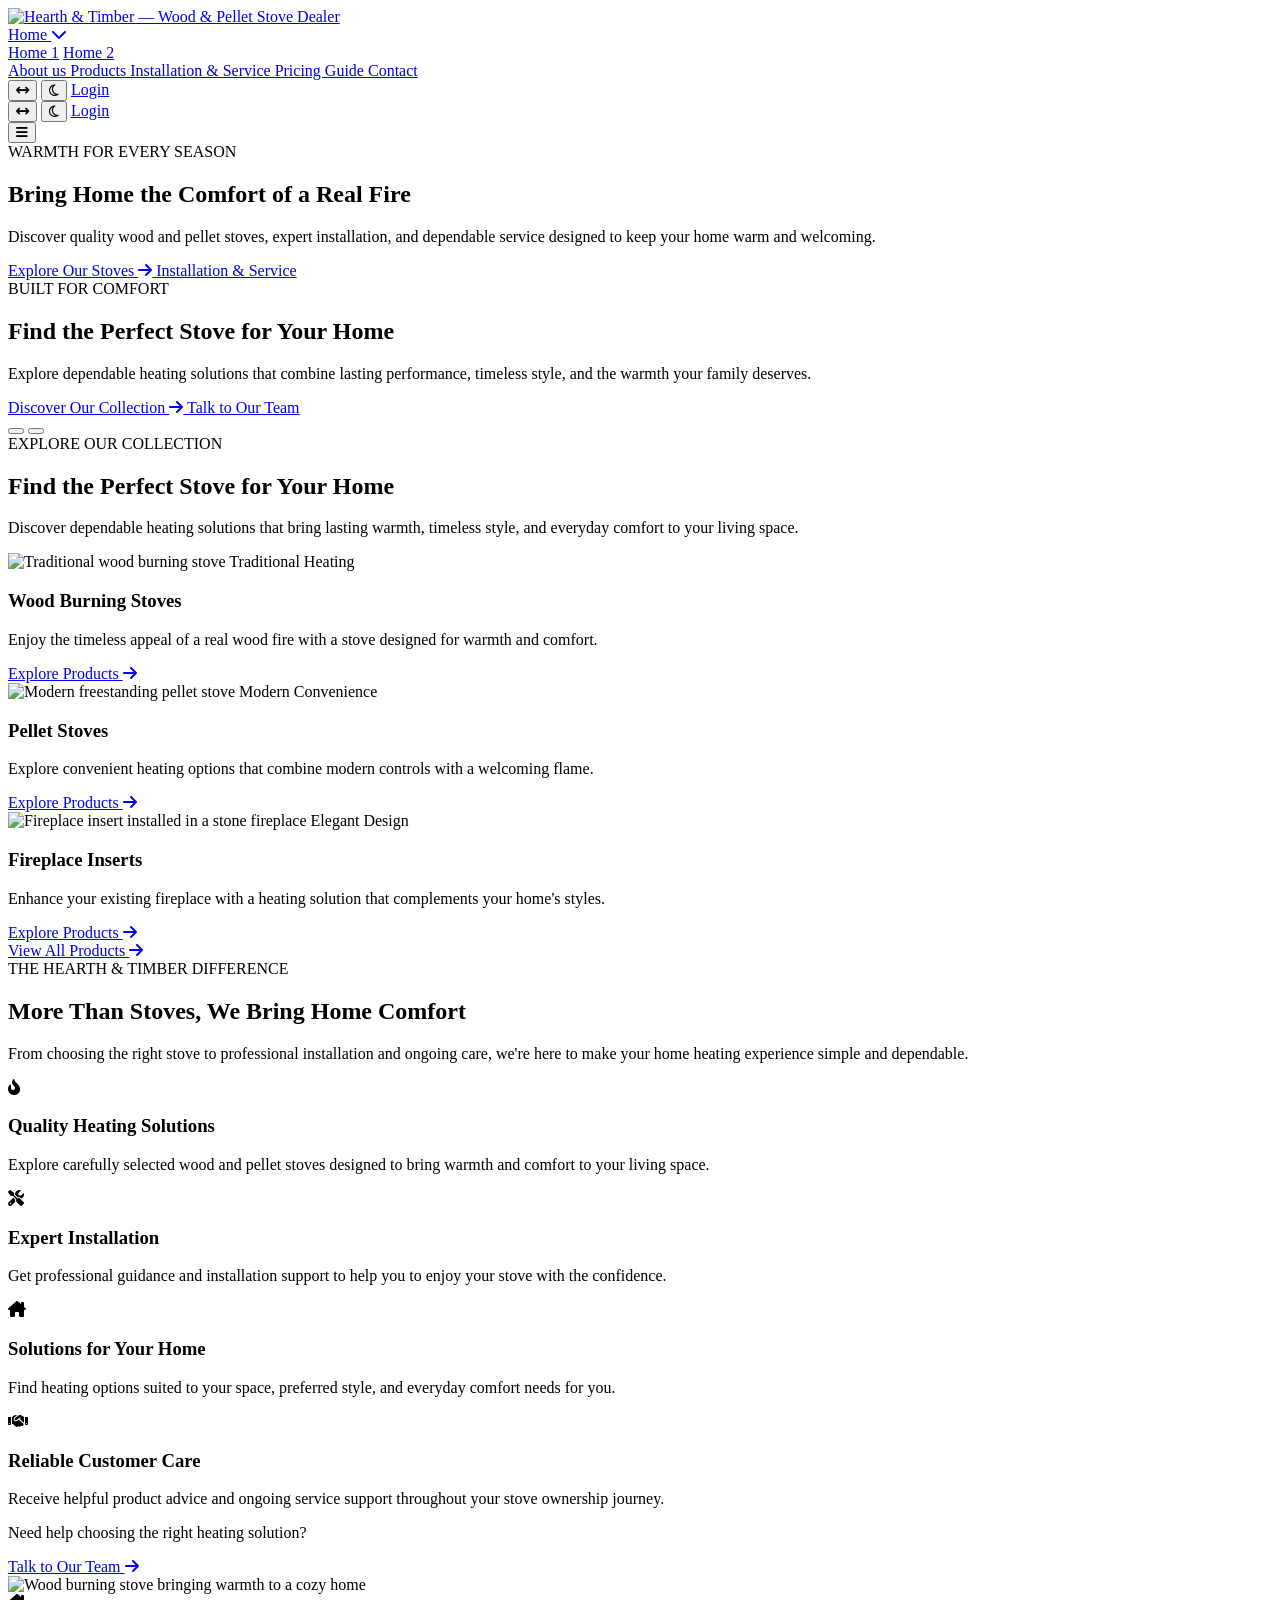
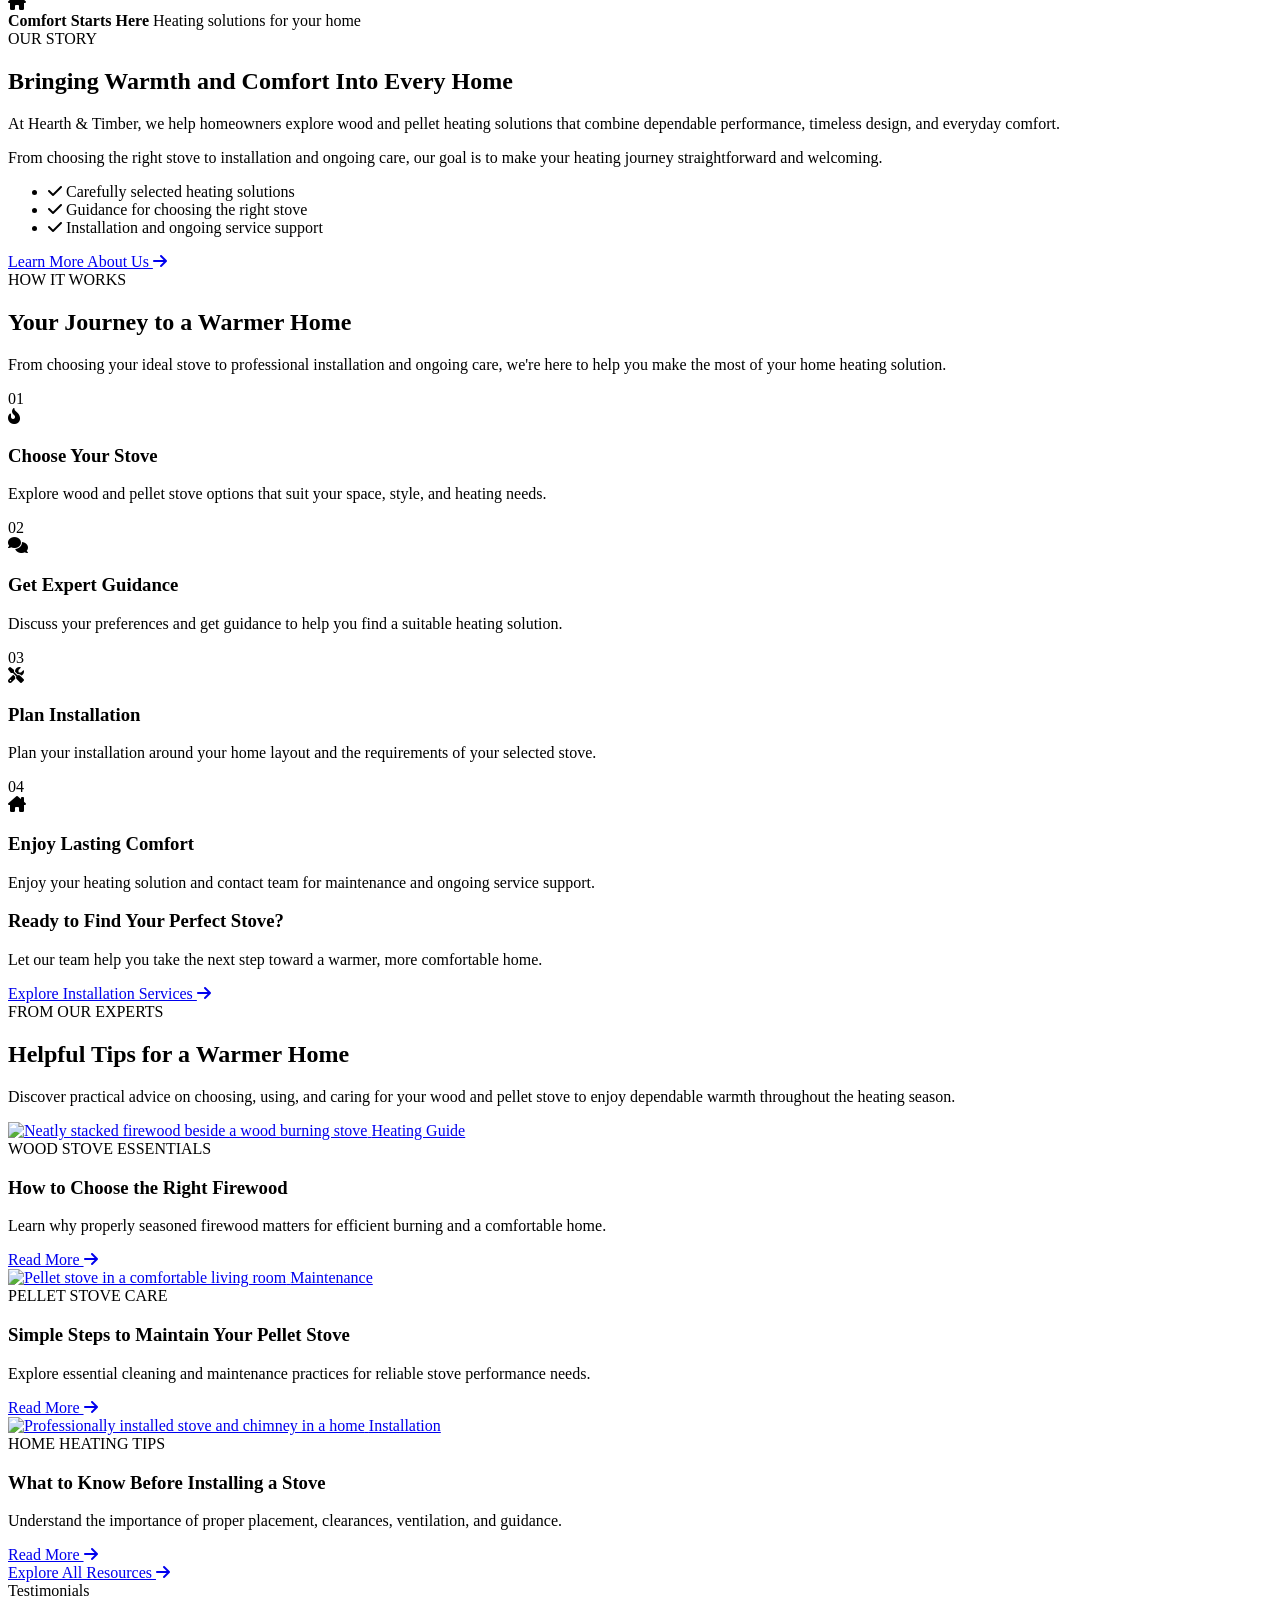
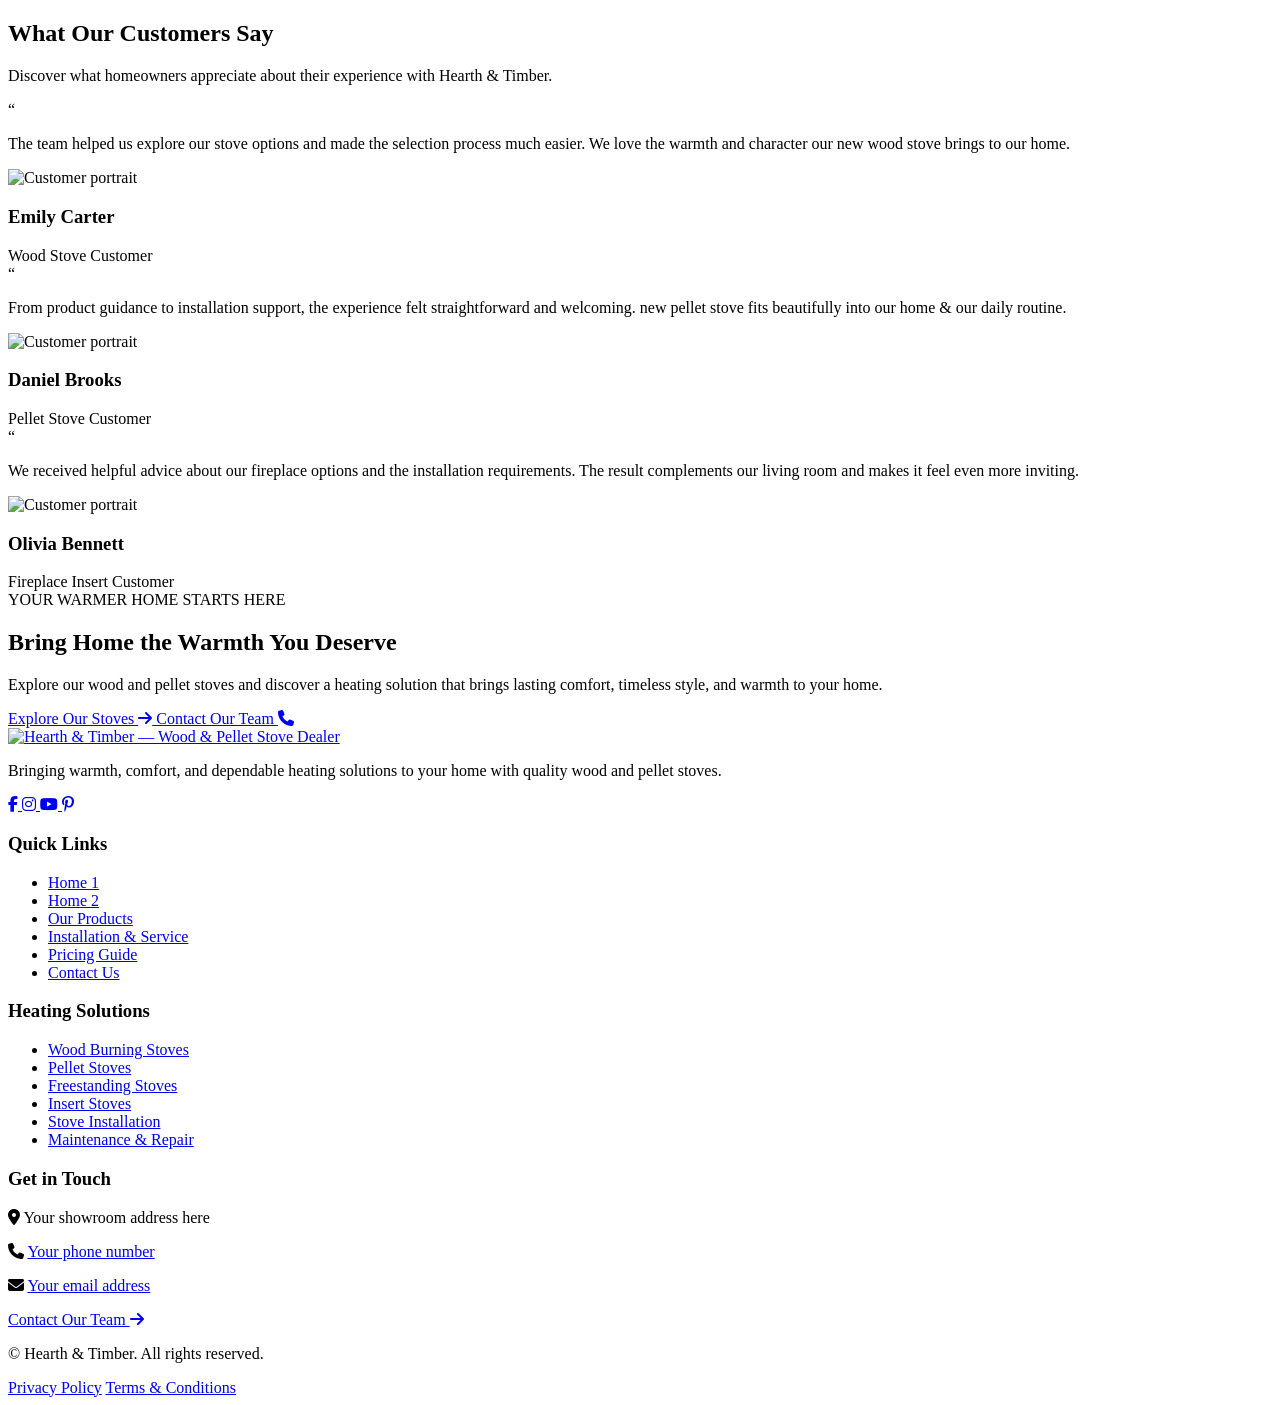
==== index.html @ d40ddafb "Add files via upload" ====
<!DOCTYPE html>
<html lang="en">
<head>
    <meta charset="UTF-8">
    <meta name="viewport" content="width=device-width, initial-scale=1.0">

    <title>Hearth & Timber | Wood & Pellet Stove Dealer</title>

    <!-- Font Awesome Icons -->
    <link
        rel="stylesheet"
        href="https://cdnjs.cloudflare.com/ajax/libs/font-awesome/6.7.2/css/all.min.css"
    >

    <!-- Header CSS -->
    <link rel="stylesheet" href="css/style.css">
    <link rel="stylesheet" href="css/responsive.css">
</head>

<body>

    
<!-- ==========================================
     WOOD & PELLET STOVE DEALER — HEADER
=========================================== -->

<header class="ht-header" id="htHeader">
    <div class="ht-header-container">

        
<!-- ==========================================
     HEARTH & TIMBER — LOGO
=========================================== -->

<a href="index.html" class="ht-logo">
    <img
        src="images/logo.png"
        alt="Hearth & Timber — Wood & Pellet Stove Dealer"
        class="ht-logo-image"
    >
</a>


        <!-- NAVIGATION -->
        <nav class="ht-navigation" id="htNavigation">

            <!-- HOME DROPDOWN -->
            <div class="ht-nav-item ht-home-dropdown">
                <a href="#" class="ht-nav-link">
                    Home
                    <i class="fa-solid fa-chevron-down"></i>
                </a>

                <div class="ht-dropdown-menu">
                    <a href="index.html">Home 1</a>
                    <a href="home2.html">Home 2</a>
                </div>
            </div>
             <a href="about.html" class="ht-nav-link">
                About us
            </a>

            <a href="products.html" class="ht-nav-link">
                Products
            </a>

            <a href="installation-service.html" class="ht-nav-link">
                Installation &amp; Service
            </a>

            <a href="pricing-guide.html" class="ht-nav-link">
                Pricing Guide
            </a>

            <a href="contact.html" class="ht-nav-link">
                Contact
            </a>

            <!-- MOBILE ACTIONS -->
            <div class="ht-mobile-actions">

                <button
                    type="button"
                    class="ht-header-icon-btn ht-rtl-toggle"
                    id="htRtlToggle"
                    aria-label="Toggle right-to-left layout"
                    title="Toggle RTL"
                    aria-pressed="false">
                    <i class="fa-solid fa-arrows-left-right"></i>
                </button>

                <button
                    type="button"
                    class="ht-header-icon-btn ht-theme-toggle"
                    id="htThemeToggle"
                    aria-label="Toggle dark mode"
                    title="Toggle dark mode"
                    aria-pressed="false">
                    <i class="fa-regular fa-moon"></i>
                </button>

                <a href="login.html" class="ht-login-btn">
                    Login
                </a>

            </div>
        </nav>

        <!-- DESKTOP HEADER ACTIONS -->
        <div class="ht-header-actions">

            <button
                type="button"
                class="ht-header-icon-btn ht-rtl-toggle"
                id="htRtlToggleDesktop"
                aria-label="Toggle right-to-left layout"
                title="Toggle RTL"
                aria-pressed="false">
                <i class="fa-solid fa-arrows-left-right"></i>
            </button>

            <button
                type="button"
                class="ht-header-icon-btn ht-theme-toggle"
                id="htThemeToggleDesktop"
                aria-label="Toggle dark mode"
                title="Toggle dark mode"
                aria-pressed="false">
                <i class="fa-regular fa-moon"></i>
            </button>

            <a href="login.html" class="ht-login-btn">
                Login
            </a>

        </div>

        <!-- HAMBURGER -->
        <button
            type="button"
            class="ht-menu-toggle"
            id="htMenuToggle"
            aria-label="Open navigation menu"
            aria-controls="htNavigation"
            aria-expanded="false">
            <i class="fa-solid fa-bars"></i>
        </button>

    </div>
</header>


    <!-- PAGE CONTENT STARTS HERE -->

    <main class="ht-main">

        
<!-- HOME 1 HERO SLIDER -->
<section class="ht-home1-hero" id="htHome1Hero">

    <!-- SLIDE 1 -->
    <div class="ht-home1-slide active"
         style="background-image: url('images/home1-hero-1.jpg');">

        <div class="ht-home1-hero-overlay"></div>

        <div class="ht-home1-hero-content">
            <span class="ht-home1-hero-eyebrow">
                WARMTH FOR EVERY SEASON
            </span>

            <h1>
                Bring Home the
                <span>Comfort of a Real Fire</span>
            </h1>

            <p>
                Discover quality wood and pellet stoves,
                expert installation, and dependable service
                designed to keep your home warm and welcoming.
            </p>

            <div class="ht-home1-hero-buttons">
                <a href="products.html" class="btn-primary">
                    Explore Our Stoves
                    <i class="fa-solid fa-arrow-right"></i>
                </a>

                <a href="installation-service.html"
                   class="btn-secondary">
                    Installation &amp; Service
                </a>
            </div>
        </div>
    </div>

    <!-- SLIDE 2 -->
    <div class="ht-home1-slide"
         style="background-image: url('images/home1-hero-2.jpg');">

        <div class="ht-home1-hero-overlay"></div>

        <div class="ht-home1-hero-content">
            <span class="ht-home1-hero-eyebrow">
                BUILT FOR COMFORT
            </span>

            <h1>
                Find the Perfect Stove
                <span>for Your Home</span>
            </h1>

            <p>
                Explore dependable heating solutions that combine
                lasting performance, timeless style, and the warmth
                your family deserves.
            </p>

            <div class="ht-home1-hero-buttons">
                <a href="products.html" class="btn-primary">
                    Discover Our Collection
                    <i class="fa-solid fa-arrow-right"></i>
                </a>

                <a href="contact.html" class="btn-secondary">
                    Talk to Our Team
                </a>
            </div>
        </div>
    </div>

    <!-- PAGINATION DOTS ONLY -->
    <div class="ht-home1-hero-dots">
        <button class="ht-home1-dot active"
                aria-label="Go to slide 1"
                data-slide="0"></button>

        <button class="ht-home1-dot"
                aria-label="Go to slide 2"
                data-slide="1"></button>
    </div>

</section>

<!-- =========================================
     HOME 1 — FEATURED PRODUCTS
========================================= -->

<section class="ht-home1-products" id="htHome1Products">

    <div class="ht-home1-products-container">

        <!-- SECTION HEADER -->
        <div class="ht-home1-products-header">

            <span class="ht-home1-products-eyebrow">
                EXPLORE OUR COLLECTION
            </span>

            <h2 class="ht-home1-products-title">
                Find the Perfect Stove
                <span>for Your Home</span>
            </h2>

            <p class="ht-home1-products-description">
                Discover dependable heating solutions that bring
                lasting warmth, timeless style, and everyday comfort
                to your living space.
            </p>

        </div>

        <!-- PRODUCT CARDS -->
        <div class="ht-home1-products-grid">

            <!-- CARD 1: WOOD STOVES -->
            <article class="ht-home1-product-card">

                <div class="ht-home1-product-image">
                    <img
                        src="images/home1-wood-stove.jpg"
                        alt="Traditional wood burning stove"
                        loading="lazy"
                    >

                    <span class="ht-home1-product-label">
                        Traditional Heating
                    </span>
                </div>

                <div class="ht-home1-product-content">

                    <h3>Wood Burning Stoves</h3>

                    <p>
                        Enjoy the timeless appeal of a real wood fire
                        with a stove designed for warmth and comfort.
                    </p>

                    <a href="products.html"
                       class="ht-home1-product-link">
                        Explore Products
                        <i class="fa-solid fa-arrow-right"></i>
                    </a>

                </div>

            </article>

            <!-- CARD 2: PELLET STOVES -->
            <article class="ht-home1-product-card">

                <div class="ht-home1-product-image">
                    <img
                        src="images/home1-pellet-stove.jpg"
                        alt="Modern freestanding pellet stove"
                        loading="lazy"
                    >

                    <span class="ht-home1-product-label">
                        Modern Convenience
                    </span>
                </div>

                <div class="ht-home1-product-content">

                    <h3>Pellet Stoves</h3>

                    <p>
                        Explore convenient heating options that combine
                        modern controls with a welcoming flame.
                    </p>

                    <a href="products.html"
                       class="ht-home1-product-link">
                        Explore Products
                        <i class="fa-solid fa-arrow-right"></i>
                    </a>

                </div>

            </article>

            <!-- CARD 3: FIREPLACE INSERTS -->
            <article class="ht-home1-product-card">

                <div class="ht-home1-product-image">
                    <img
                        src="images/home1-fireplace-insert.jpg"
                        alt="Fireplace insert installed in a stone fireplace"
                        loading="lazy"
                    >

                    <span class="ht-home1-product-label">
                        Elegant Design
                    </span>
                </div>

                <div class="ht-home1-product-content">

                    <h3>Fireplace Inserts</h3>

                    <p>
                        Enhance your existing fireplace with a heating
                        solution that complements your home's styles.
                    </p>

                    <a href="products.html"
                       class="ht-home1-product-link">
                        Explore Products
                        <i class="fa-solid fa-arrow-right"></i>
                    </a>

                </div>

            </article>

        </div>

        <!-- VIEW ALL BUTTON -->
        <div class="ht-home1-products-footer">

            <a href="products.html"
               class="btn-primary ht-home1-products-view-all">
                View All Products
                <i class="fa-solid fa-arrow-right"></i>
            </a>

        </div>

    </div>

</section>

<!-- =========================================
     HOME 1 — WHY CHOOSE US
========================================= -->

<section class="ht-home1-why" id="htHome1Why">

    <div class="ht-home1-why-container">

        <!-- SECTION HEADER -->
        <div class="ht-home1-why-header">

            <span class="ht-home1-why-eyebrow">
                THE HEARTH &amp; TIMBER DIFFERENCE
            </span>

            <h2 class="ht-home1-why-title">
                More Than Stoves,
                <span>We Bring Home Comfort</span>
            </h2>

            <p class="ht-home1-why-description">
                From choosing the right stove to professional
                installation and ongoing care, we're here to make
                your home heating experience simple and dependable.
            </p>

        </div>

        <!-- FEATURES GRID -->
        <div class="ht-home1-why-grid">

            <!-- FEATURE 1 -->
            <article class="ht-home1-why-card">

                <div class="ht-home1-why-icon">
                    <i class="fa-solid fa-fire-flame-curved"
                       aria-hidden="true"></i>
                </div>

                <h3>Quality Heating Solutions</h3>

                <p>
                    Explore carefully selected wood and pellet
                    stoves designed to bring warmth and comfort
                    to your living space.
                </p>

            </article>

            <!-- FEATURE 2 -->
            <article class="ht-home1-why-card">

                <div class="ht-home1-why-icon">
                    <i class="fa-solid fa-screwdriver-wrench"
                       aria-hidden="true"></i>
                </div>

                <h3>Expert Installation</h3>

                <p>
                    Get professional guidance and installation
                    support to help you to enjoy your stove with the
                    confidence.
                </p>

            </article>

            <!-- FEATURE 3 -->
            <article class="ht-home1-why-card">

                <div class="ht-home1-why-icon">
                    <i class="fa-solid fa-house-chimney"
                       aria-hidden="true"></i>
                </div>

                <h3>Solutions for Your Home</h3>

                <p>
                    Find heating options suited to your space,
                    preferred style, and everyday comfort needs for you.
                </p>

            </article>

            <!-- FEATURE 4 -->
            <article class="ht-home1-why-card">

                <div class="ht-home1-why-icon">
                    <i class="fa-solid fa-handshake"
                       aria-hidden="true"></i>
                </div>

                <h3>Reliable Customer Care</h3>

                <p>
                    Receive helpful product advice and ongoing
                    service support throughout your stove
                    ownership journey.
                </p>

            </article>

        </div>

        <!-- BOTTOM CTA -->
        <div class="ht-home1-why-cta">

            <p>
                Need help choosing the right heating solution?
            </p>

            <a href="contact.html" class="btn-primary">
                Talk to Our Team
                <i class="fa-solid fa-arrow-right"
                   aria-hidden="true"></i>
            </a>

        </div>

    </div>

</section>
<!-- =========================================
     HOME 1 — ABOUT HEARTH & TIMBER
========================================= -->

<section class="ht-home1-about" id="htHome1About">

    <div class="ht-home1-about-container">

        <!-- LEFT: IMAGE -->
        <div class="ht-home1-about-visual">

            <div class="ht-home1-about-image">
                <img
                    src="images/home1-about-stove.jpg"
                    alt="Wood burning stove bringing warmth to a cozy home"
                    loading="lazy"
                >
            </div>

            <!-- IMAGE BADGE -->
            <div class="ht-home1-about-badge">

                <div class="ht-home1-about-badge-icon">
                    <i class="fa-solid fa-house-chimney"
                       aria-hidden="true"></i>
                </div>

                <div class="ht-home1-about-badge-text">
                    <strong>Comfort Starts Here</strong>
                    <span>Heating solutions for your home</span>
                </div>

            </div>

        </div>

        <!-- RIGHT: CONTENT -->
        <div class="ht-home1-about-content">

            <span class="ht-home1-about-eyebrow">
                OUR STORY
            </span>

            <h2 class="ht-home1-about-title">
                Bringing Warmth and Comfort
                <span>Into Every Home</span>
            </h2>

            <p class="ht-home1-about-description">
                At Hearth &amp; Timber, we help homeowners explore
                wood and pellet heating solutions that combine
                dependable performance, timeless design, and
                everyday comfort.
            </p>

            <p class="ht-home1-about-description">
                From choosing the right stove to installation
                and ongoing care, our goal is to make your
                heating journey straightforward and welcoming.
            </p>

            <!-- BENEFITS -->
            <ul class="ht-home1-about-benefits">

                <li>
                    <span class="ht-home1-about-check">
                        <i class="fa-solid fa-check"
                           aria-hidden="true"></i>
                    </span>
                    <span>Carefully selected heating solutions</span>
                </li>

                <li>
                    <span class="ht-home1-about-check">
                        <i class="fa-solid fa-check"
                           aria-hidden="true"></i>
                    </span>
                    <span>Guidance for choosing the right stove</span>
                </li>

                <li>
                    <span class="ht-home1-about-check">
                        <i class="fa-solid fa-check"
                           aria-hidden="true"></i>
                    </span>
                    <span>Installation and ongoing service support</span>
                </li>

            </ul>

            <!-- CTA -->
            <div class="ht-home1-about-actions">

                <a href="about.html"
                   class="btn-primary ht-home1-about-btn">
                    Learn More About Us
                    <i class="fa-solid fa-arrow-right"
                       aria-hidden="true"></i>
                </a>

            </div>

        </div>

    </div>

</section>

<!-- =========================================
     HOME 1 — INSTALLATION & SERVICE PROCESS
========================================= -->

<section class="ht-home1-process" id="htHome1Process">

    <div class="ht-home1-process-container">

        <!-- SECTION HEADER -->
        <div class="ht-home1-process-header">

            <span class="ht-home1-process-eyebrow">
                HOW IT WORKS
            </span>

            <h2 class="ht-home1-process-title">
                Your Journey to a
                <span>Warmer Home</span>
            </h2>

            <p class="ht-home1-process-description">
                From choosing your ideal stove to professional
                installation and ongoing care, we're here to help
                you make the most of your home heating solution.
            </p>

        </div>

        <!-- PROCESS STEPS -->
        <div class="ht-home1-process-grid">

            <!-- STEP 1 -->
            <article class="ht-home1-process-card">

                <div class="ht-home1-process-number">
                    <span>01</span>
                    <div class="ht-home1-process-icon">
                        <i class="fa-solid fa-fire-flame-curved"
                           aria-hidden="true"></i>
                    </div>
                </div>

                <h3>Choose Your Stove</h3>

                <p>
                    Explore wood and pellet stove options that suit
                    your space, style, and heating needs.
                </p>

            </article>

            <!-- STEP 2 -->
            <article class="ht-home1-process-card">

                <div class="ht-home1-process-number">
                    <span>02</span>
                    <div class="ht-home1-process-icon">
                        <i class="fa-solid fa-comments"
                           aria-hidden="true"></i>
                    </div>
                </div>

                <h3>Get Expert Guidance</h3>

                <p>
                    Discuss your preferences and get guidance to
                    help you find a suitable heating solution.
                </p>

            </article>

            <!-- STEP 3 -->
            <article class="ht-home1-process-card">

                <div class="ht-home1-process-number">
                    <span>03</span>
                    <div class="ht-home1-process-icon">
                        <i class="fa-solid fa-screwdriver-wrench"
                           aria-hidden="true"></i>
                    </div>
                </div>

                <h3>Plan Installation</h3>

                <p>
                    Plan your installation around your home layout
                    and the requirements of your selected stove.
                </p>

            </article>

            <!-- STEP 4 -->
            <article class="ht-home1-process-card">

                <div class="ht-home1-process-number">
                    <span>04</span>
                    <div class="ht-home1-process-icon">
                        <i class="fa-solid fa-house-chimney"
                           aria-hidden="true"></i>
                    </div>
                </div>

                <h3>Enjoy Lasting Comfort</h3>

                <p>
                    Enjoy your heating solution and contact team
                    for maintenance and ongoing service support.
                </p>

            </article>

        </div>

        <!-- BOTTOM CTA -->
        <div class="ht-home1-process-cta">

            <div class="ht-home1-process-cta-content">
                <h3>Ready to Find Your Perfect Stove?</h3>

                <p>
                    Let our team help you take the next step
                    toward a warmer, more comfortable home.
                </p>
            </div>

            <a href="installation-service.html"
               class="btn-primary ht-home1-process-btn">
                Explore Installation Services
                <i class="fa-solid fa-arrow-right"
                   aria-hidden="true"></i>
            </a>

        </div>

    </div>

</section>
<!-- =========================================
     HOME 1 — HEATING TIPS & RESOURCES
========================================= -->

<section class="ht-home1-resources" id="htHome1Resources">

    <div class="ht-home1-resources-container">

        <!-- SECTION HEADER -->
        <div class="ht-home1-resources-header">
            <span class="ht-home1-resources-eyebrow">
                FROM OUR EXPERTS
            </span>

            <h2 class="ht-home1-resources-title">
                Helpful Tips for a
                <span>Warmer Home</span>
            </h2>

            <p class="ht-home1-resources-description">
                Discover practical advice on choosing, using, and caring
                for your wood and pellet stove to enjoy dependable warmth
                throughout the heating season.
            </p>
        </div>

        <!-- RESOURCE CARDS -->
        <div class="ht-home1-resources-grid">

            <!-- CARD 1 -->
            <article class="ht-home1-resource-card">

                <a href="blog.html" class="ht-home1-resource-image">
                    <img
                        src="images/home1-resource-wood.jpg"
                        alt="Neatly stacked firewood beside a wood burning stove"
                        loading="lazy"
                    >

                    <span class="ht-home1-resource-category">
                        Heating Guide
                    </span>
                </a>

                <div class="ht-home1-resource-content">

                    <span class="ht-home1-resource-meta">
                        WOOD STOVE ESSENTIALS
                    </span>

                    <h3 class="ht-home1-resource-card-title">
                        How to Choose the Right Firewood
                    </h3>

                    <p class="ht-home1-resource-text">
                        Learn why properly seasoned firewood matters
                        for efficient burning and a comfortable home.
                    </p>

                    <a href="blog.html" class="ht-home1-resource-link">
                        Read More
                        <i class="fa-solid fa-arrow-right"
                           aria-hidden="true"></i>
                    </a>

                </div>
            </article>

            <!-- CARD 2 -->
            <article class="ht-home1-resource-card">

                <a href="blog.html" class="ht-home1-resource-image">
                    <img
                        src="images/home1-resource-pellet.jpg"
                        alt="Pellet stove in a comfortable living room"
                        loading="lazy"
                    >

                    <span class="ht-home1-resource-category">
                        Maintenance
                    </span>
                </a>

                <div class="ht-home1-resource-content">

                    <span class="ht-home1-resource-meta">
                        PELLET STOVE CARE
                    </span>

                    <h3 class="ht-home1-resource-card-title">
                        Simple Steps to Maintain Your Pellet Stove
                    </h3>

                    <p class="ht-home1-resource-text">
                        Explore essential cleaning and maintenance
                        practices for reliable stove performance needs.
                    </p>

                    <a href="blog.html" class="ht-home1-resource-link">
                        Read More
                        <i class="fa-solid fa-arrow-right"
                           aria-hidden="true"></i>
                    </a>

                </div>
            </article>

            <!-- CARD 3 -->
            <article class="ht-home1-resource-card">

                <a href="blog.html" class="ht-home1-resource-image">
                    <img
                        src="images/home1-resource-installation.jpg"
                        alt="Professionally installed stove and chimney in a home"
                        loading="lazy"
                    >

                    <span class="ht-home1-resource-category">
                        Installation
                    </span>
                </a>

                <div class="ht-home1-resource-content">

                    <span class="ht-home1-resource-meta">
                        HOME HEATING TIPS
                    </span>

                    <h3 class="ht-home1-resource-card-title">
                        What to Know Before Installing a Stove
                    </h3>

                    <p class="ht-home1-resource-text">
                        Understand the importance of proper placement,
                        clearances, ventilation, and guidance.
                    </p>

                    <a href="blog.html" class="ht-home1-resource-link">
                        Read More
                        <i class="fa-solid fa-arrow-right"
                           aria-hidden="true"></i>
                    </a>

                </div>
            </article>

        </div>

        <!-- VIEW ALL BUTTON -->
        <div class="ht-home1-resources-footer">
            <a href="blog.html" class="btn-primary ht-home1-resources-button">
                Explore All Resources
                <i class="fa-solid fa-arrow-right"
                   aria-hidden="true"></i>
            </a>
        </div>

    </div>

</section>
<!-- =========================================
     HOME 1 — TESTIMONIALS
========================================= -->

<section class="ht-home1-testimonials" id="htHome1Testimonials">

    <div class="ht-home1-testimonials-container">

        <!-- SECTION HEADER -->
        <div class="ht-home1-testimonials-header">

            <span class="ht-home1-testimonials-eyebrow">
                Testimonials
            </span>

            <h2 class="ht-home1-testimonials-title">
                What Our Customers Say
            </h2>

            <p class="ht-home1-testimonials-description">
                Discover what homeowners appreciate about their
                experience with Hearth &amp; Timber.
            </p>

        </div>

        <!-- TESTIMONIAL CARDS -->
        <div class="ht-home1-testimonials-grid">

            <!-- TESTIMONIAL 1 -->
            <article class="ht-home1-testimonial-card">

                <div class="ht-home1-testimonial-quote"
                     aria-hidden="true">“</div>

                <p class="ht-home1-testimonial-text">
                    The team helped us explore our stove options
                    and made the selection process much easier.
                    We love the warmth and character our new
                    wood stove brings to our home.
                </p>

                <div class="ht-home1-testimonial-customer">

                    <img
                        src="images/testimonial-customer-1.jpg"
                        alt="Customer portrait"
                        loading="lazy"
                    >

                    <div class="ht-home1-testimonial-customer-info">
                        <h3>Emily Carter</h3>
                        <span>Wood Stove Customer</span>
                    </div>

                </div>

            </article>

            <!-- TESTIMONIAL 2 — FEATURED -->
            <article class="ht-home1-testimonial-card featured">

                <div class="ht-home1-testimonial-quote"
                     aria-hidden="true">“</div>

                <p class="ht-home1-testimonial-text">
                    From product guidance to installation support,
                    the experience felt straightforward and
                    welcoming. new pellet stove fits beautifully
                    into our home & our daily routine.
                </p>

                <div class="ht-home1-testimonial-customer">

                    <img
                        src="images/testimonial-customer-2.jpg"
                        alt="Customer portrait"
                        loading="lazy"
                    >

                    <div class="ht-home1-testimonial-customer-info">
                        <h3>Daniel Brooks</h3>
                        <span>Pellet Stove Customer</span>
                    </div>

                </div>

            </article>

            <!-- TESTIMONIAL 3 -->
            <article class="ht-home1-testimonial-card">

                <div class="ht-home1-testimonial-quote"
                     aria-hidden="true">“</div>

                <p class="ht-home1-testimonial-text">
                    We received helpful advice about our fireplace
                    options and the installation requirements.
                    The result complements our living room and
                    makes it feel even more inviting.
                </p>

                <div class="ht-home1-testimonial-customer">

                    <img
                        src="images/testimonial-customer-3.jpg"
                        alt="Customer portrait"
                        loading="lazy"
                    >

                    <div class="ht-home1-testimonial-customer-info">
                        <h3>Olivia Bennett</h3>
                        <span>Fireplace Insert Customer</span>
                    </div>

                </div>

            </article>

        </div>

    </div>

</section>
<!-- =========================================
     HOME 1 — FINAL CTA BANNER
========================================= -->

<section class="ht-home1-cta" id="htHome1Cta">

    <!-- BACKGROUND OVERLAY -->
    <div class="ht-home1-cta-overlay"></div>

    <!-- CTA CONTENT -->
    <div class="ht-home1-cta-container">

        <span class="ht-home1-cta-eyebrow">
            YOUR WARMER HOME STARTS HERE
        </span>

        <h2 class="ht-home1-cta-title">
            Bring Home the Warmth
            <span>You Deserve</span>
        </h2>

        <p class="ht-home1-cta-description">
            Explore our wood and pellet stoves and discover a
            heating solution that brings lasting comfort,
            timeless style, and warmth to your home.
        </p>

        <!-- CTA BUTTONS -->
        <div class="ht-home1-cta-buttons">

            <a href="products.html"
               class="btn-primary ht-home1-cta-primary">
                Explore Our Stoves
                <i class="fa-solid fa-arrow-right"
                   aria-hidden="true"></i>
            </a>

            <a href="contact.html"
               class="btn-secondary ht-home1-cta-secondary">
                Contact Our Team
                <i class="fa-solid fa-phone"
                   aria-hidden="true"></i>
            </a>

        </div>

    </div>

</section>
    </main>

<!-- ==========================================
     HEARTH & TIMBER — FOOTER
=========================================== -->

<footer class=
"ht-footer" id="htFooter">

    <!-- MAIN FOOTER -->
    <div class="ht-footer-main">
        <div class="ht-footer-container">

            <!-- BRAND -->
            <div class="ht-footer-brand">

                <a href="index.html" class="ht-footer-logo">
                    <img
                        src="images/logo.png"
                        alt="Hearth & Timber — Wood & Pellet Stove Dealer"
                        class="ht-footer-logo-image">
                </a>

                <p class="ht-footer-description">
                    Bringing warmth, comfort, and dependable heating
                    solutions to your home with quality wood and
                    pellet stoves.
                </p>

                <div class="ht-footer-socials">
                    <a href="#" aria-label="Facebook">
                        <i class="fa-brands fa-facebook-f"></i>
                    </a>

                    <a href="#" aria-label="Instagram">
                        <i class="fa-brands fa-instagram"></i>
                    </a>

                    <a href="#" aria-label="YouTube">
                        <i class="fa-brands fa-youtube"></i>
                    </a>

                    <a href="#" aria-label="Pinterest">
                        <i class="fa-brands fa-pinterest-p"></i>
                    </a>
                </div>

            </div>

            <!-- QUICK LINKS -->
            <div class="ht-footer-column">
                <h3 class="ht-footer-title">Quick Links</h3>

                <ul class="ht-footer-links">
                    <li><a href="index.html">Home 1</a></li>
                    <li><a href="home2.html">Home 2</a></li>
                    <li><a href="products.html">Our Products</a></li>
                    <li><a href="installation-service.html">Installation &amp; Service</a></li>
                    <li><a href="pricing-guide.html">Pricing Guide</a></li>
                    <li><a href="contact.html">Contact Us</a></li>
                </ul>
            </div>

            <!-- OUR PRODUCTS -->
            <div class="ht-footer-column">
                <h3 class="ht-footer-title">Heating Solutions</h3>

                <ul class="ht-footer-links">
                    <li><a href="products.html">Wood Burning Stoves</a></li>
                    <li><a href="products.html">Pellet Stoves</a></li>
                    <li><a href="products.html">Freestanding Stoves</a></li>
                    <li><a href="products.html">Insert Stoves</a></li>
                    <li><a href="installation-service.html">Stove Installation</a></li>
                    <li><a href="installation-service.html">Maintenance &amp; Repair</a></li>
                </ul>
            </div>

            <!-- CONTACT -->
            <div class="ht-footer-column ht-footer-contact">
                <h3 class="ht-footer-title">Get in Touch</h3>

                <p class="ht-footer-contact-item">
                    <i class="fa-solid fa-location-dot"></i>
                    <span>Your showroom address here</span>
                </p>

                <p class="ht-footer-contact-item">
                    <i class="fa-solid fa-phone"></i>
                    <a href="tel:+10000000000">Your phone number</a>
                </p>

                <p class="ht-footer-contact-item">
                    <i class="fa-solid fa-envelope"></i>
                    <a href="mailto:info@example.com">Your email address</a>
                </p>

                <a href="contact.html"
                   class="ht-footer-contact-btn btn-primary">
                    Contact Our Team
                    <i class="fa-solid fa-arrow-right"></i>
                </a>
            </div>

        </div>
    </div>

    <!-- BOTTOM BAR -->
    <div class="ht-footer-bottom">
        <div class="ht-footer-bottom-container">

            <p class="ht-footer-copyright">
                &copy; <span id="htFooterYear"></span>
                Hearth &amp; Timber. All rights reserved.
            </p>

            <div class="ht-footer-legal">
                <a href="privacy-policy.html">Privacy Policy</a>
                <a href="terms.html">Terms &amp; Conditions</a>
            </div>

        </div>
    </div>

</footer>


    <!-- Header JavaScript will be added in Part 3 -->
    <script src="js/script.js"></script>

</body>
</html>
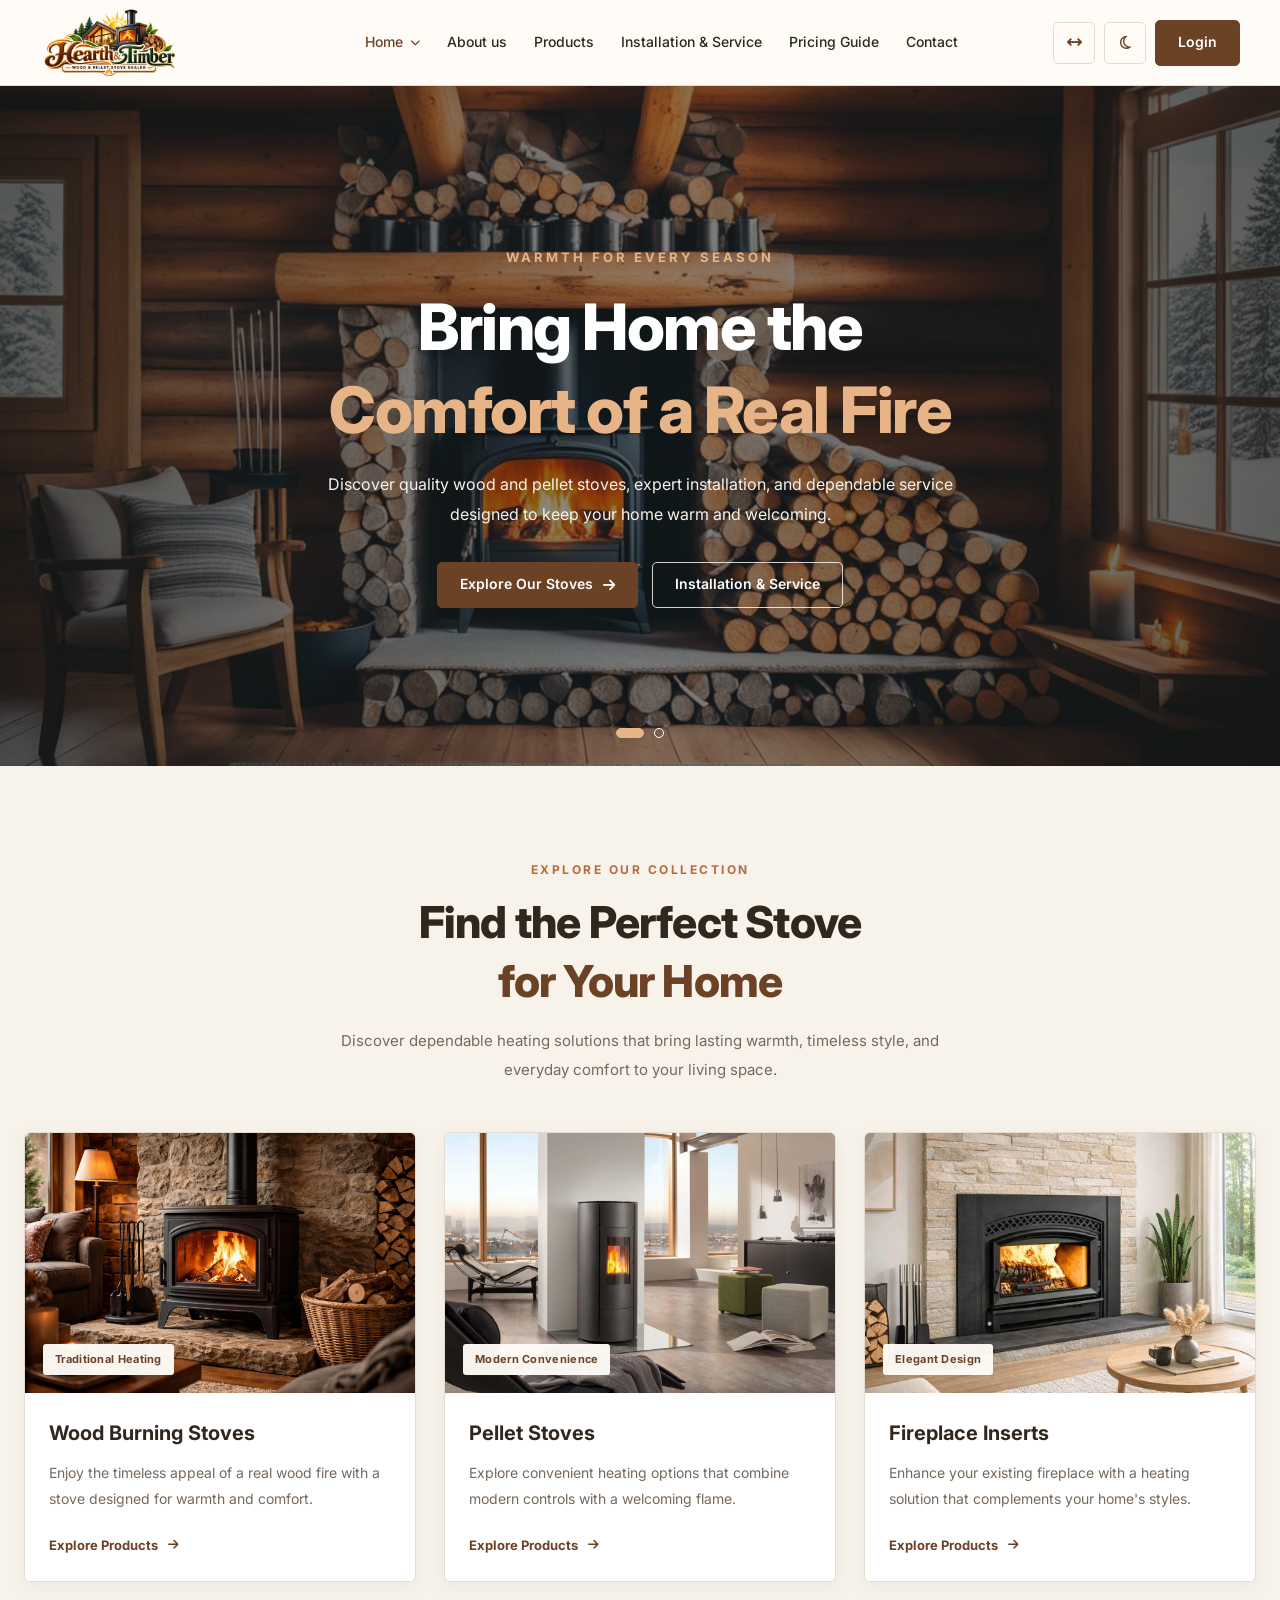
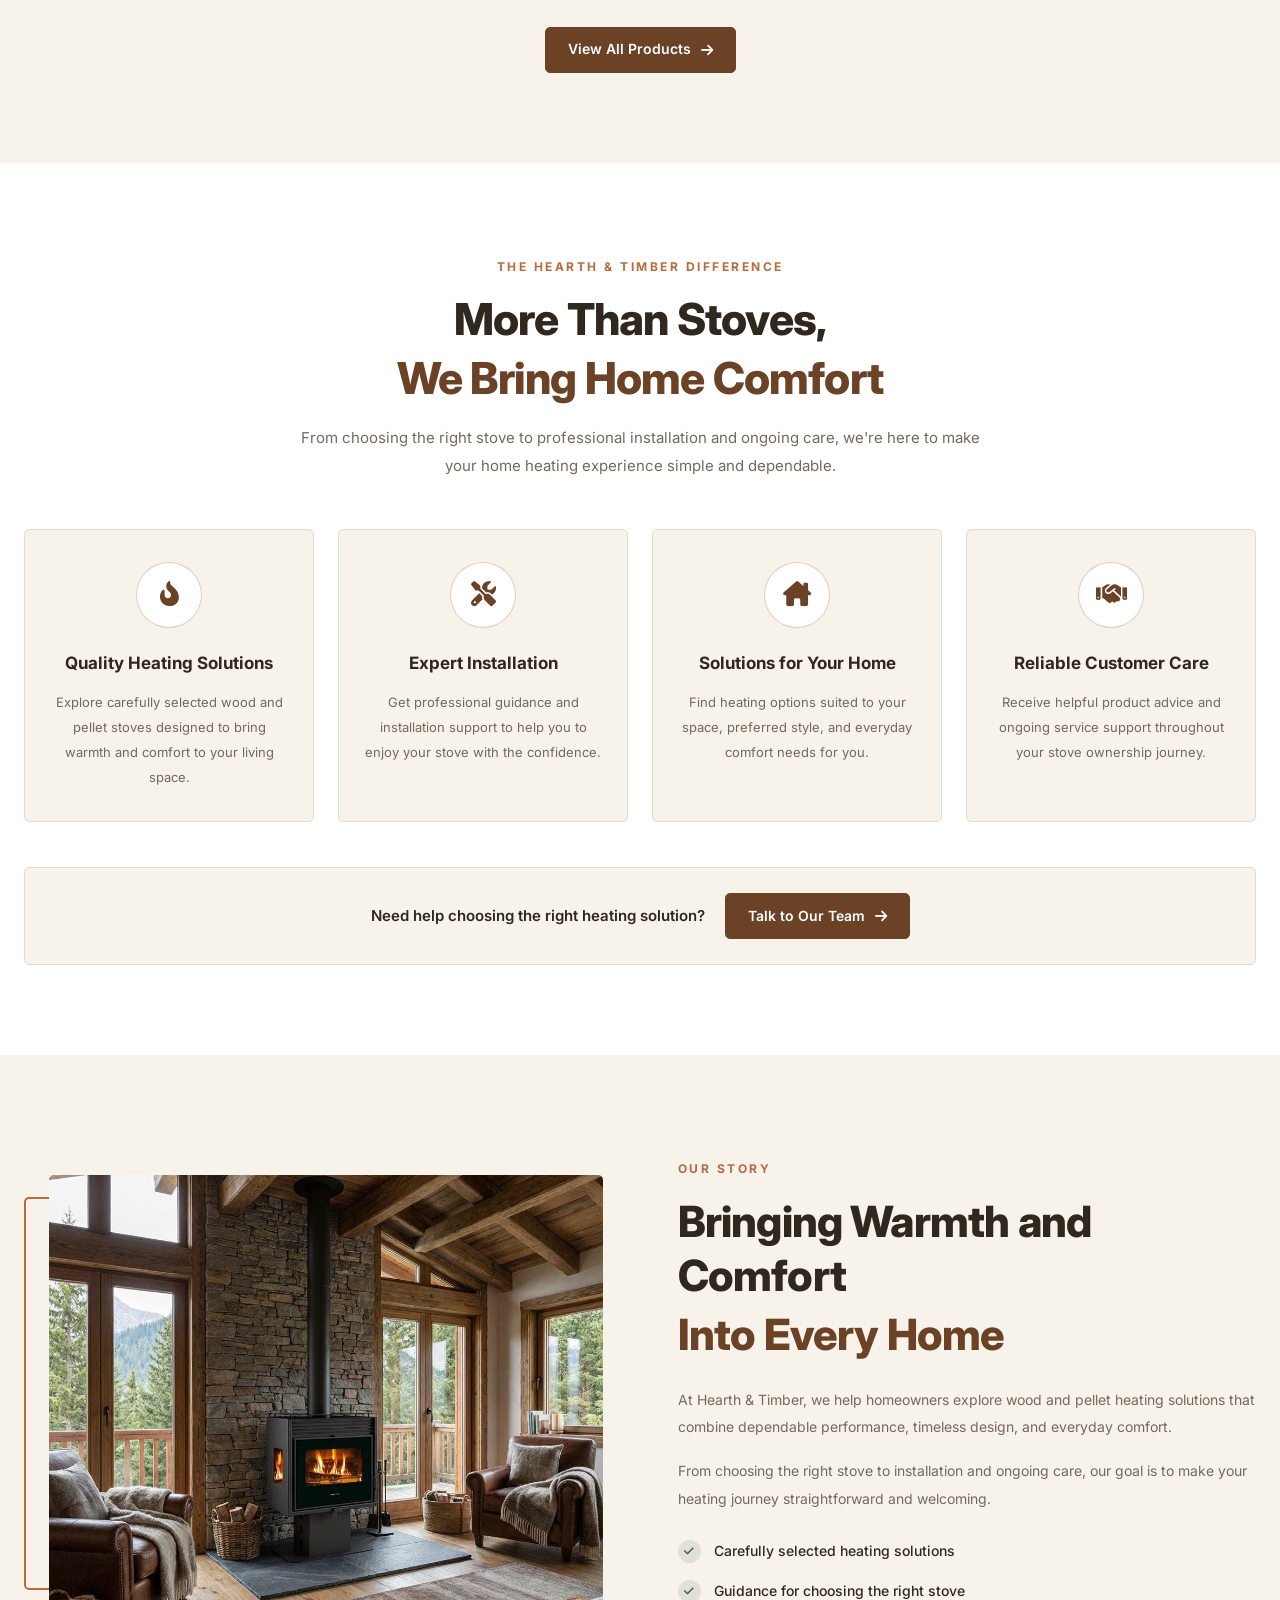
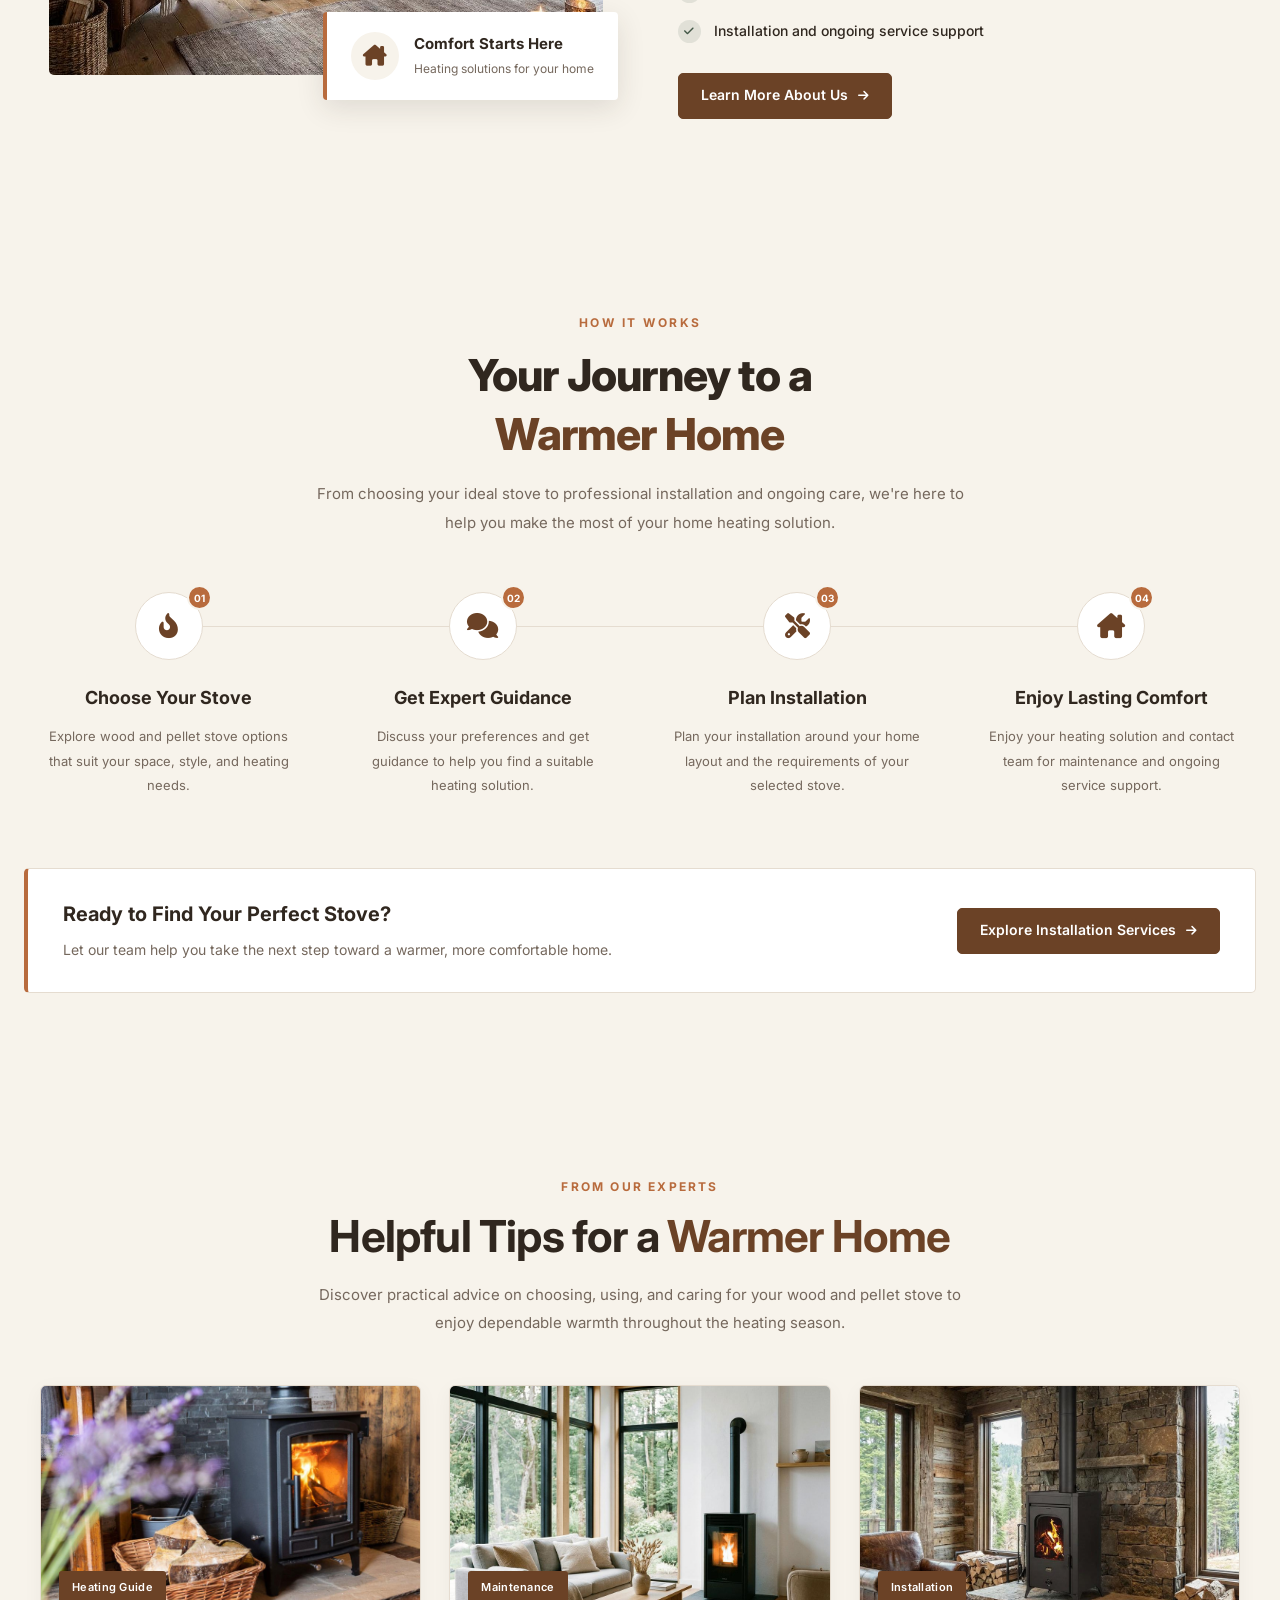
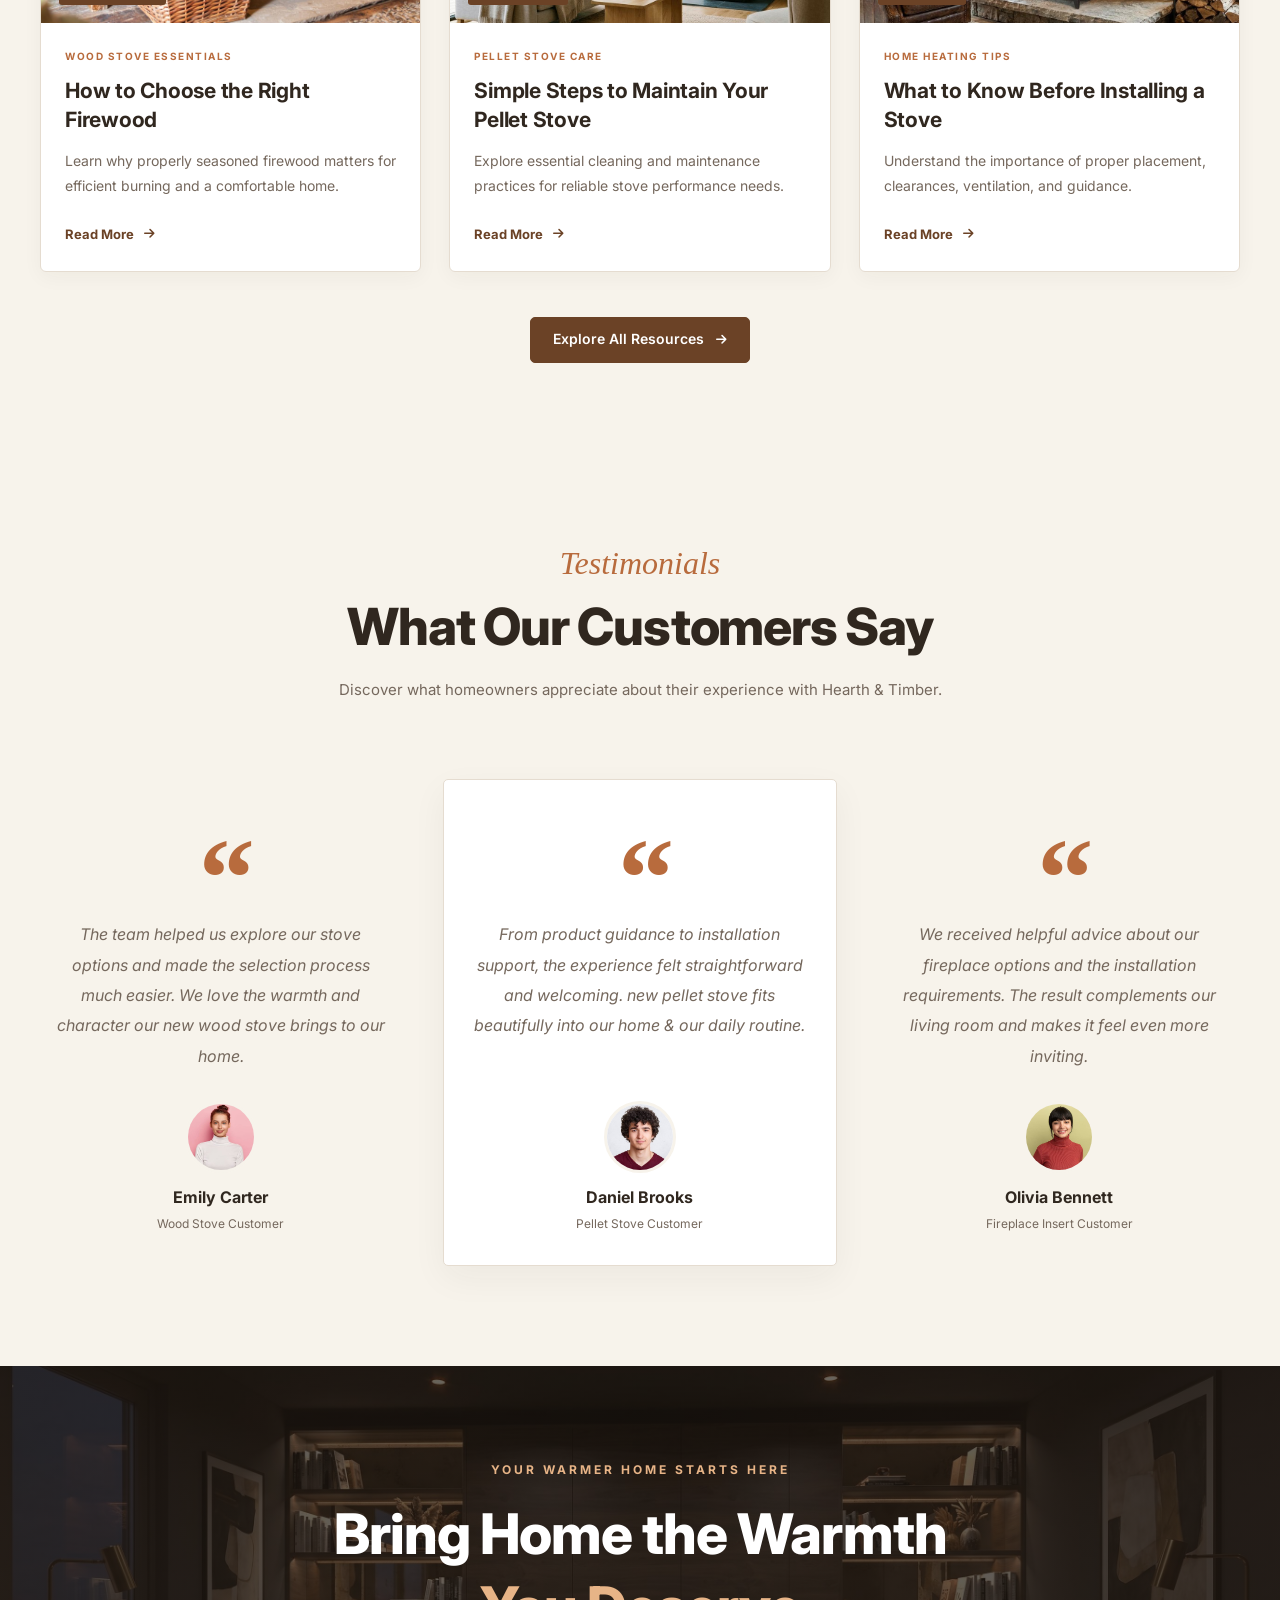
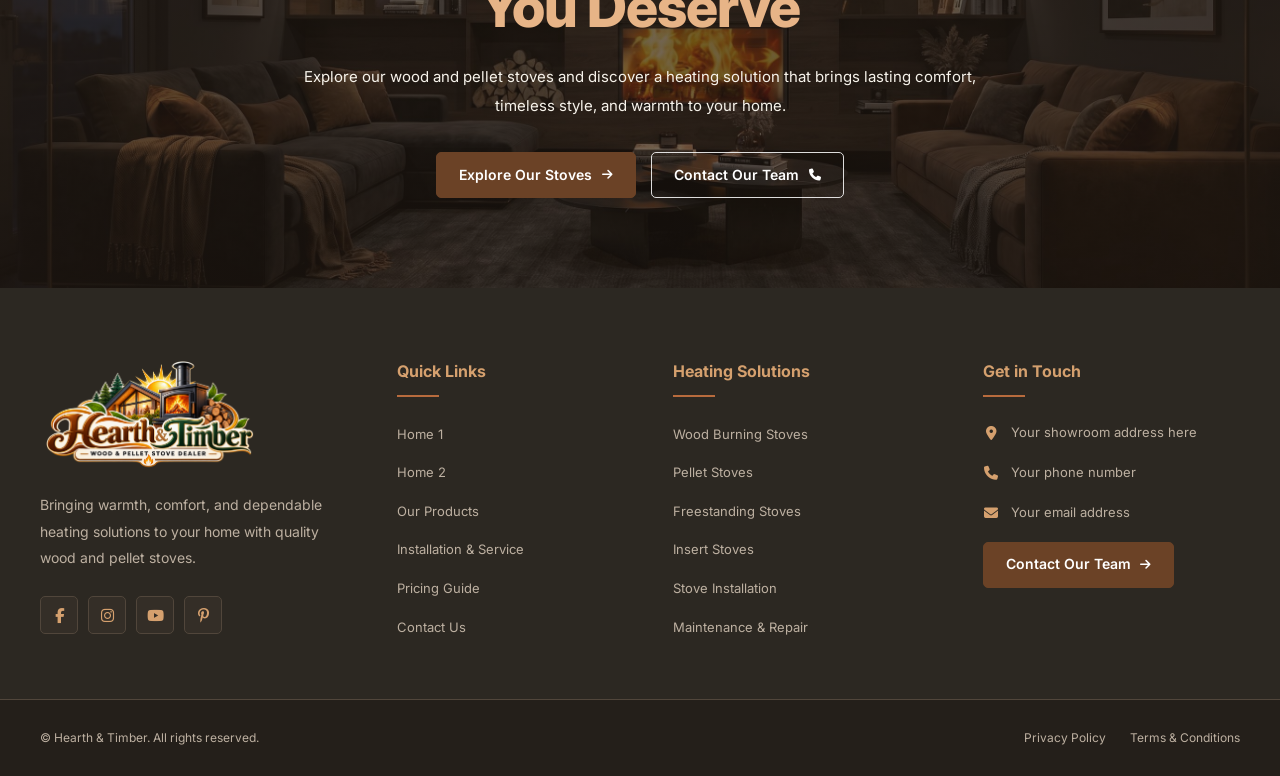
==== commit 6a5f0ff5: "Add files via upload" ====
--- a/index.html
+++ b/index.html
@@ -47,13 +47,13 @@
 
             <!-- HOME DROPDOWN -->
             <div class="ht-nav-item ht-home-dropdown">
-                <a href="#" class="ht-nav-link">
+                <a href="#" class="ht-nav-link active">
                     Home
                     <i class="fa-solid fa-chevron-down"></i>
                 </a>
 
                 <div class="ht-dropdown-menu">
-                    <a href="index.html">Home 1</a>
+                    <a href="index.html"class="active">Home 1</a>
                     <a href="home2.html">Home 2</a>
                 </div>
             </div>
--- a/css/style.css
+++ b/css/style.css
@@ -0,0 +1,23030 @@
+
+/* =========================================
+   HEARTH & TIMBER
+   PART 2 — MAIN HEADER CSS
+========================================= */
+
+/* GOOGLE FONT */
+@import url('https://fonts.googleapis.com/css2?family=Inter:wght@400;500;600;700;800&display=swap');
+
+/* =========================================
+   1. GLOBAL DESIGN SYSTEM
+========================================= */
+
+:root {
+    --ht-primary: #6B4226;
+    --ht-primary-hover: #52321D;
+
+    --ht-secondary: #435747;
+    --ht-secondary-hover: #344538;
+
+    --ht-accent: #B86B3D;
+
+    --ht-background: #F7F3EB;
+    --ht-surface: #FFFFFF;
+    --ht-text: #30271F;
+    --ht-muted: #75685D;
+    --ht-border: #E5DCD0;
+    --ht-white: #FFFFFF;
+
+    --ht-header-bg: #FFFCF7;
+    --ht-dropdown-bg: #FFFFFF;
+    --ht-hover-bg: #F3EAE0;
+
+    --ht-font: 'Inter', sans-serif;
+
+    --ht-font-size: 16px;
+    --ht-nav-size: 14px;
+    --ht-button-size: 14px;
+
+    --ht-font-normal: 400;
+    --ht-font-medium: 500;
+    --ht-font-semibold: 600;
+    --ht-font-bold: 700;
+
+    --ht-button-height: 46px;
+    --ht-button-padding: 22px;
+    --ht-button-radius: 5px;
+    --ht-icon-size: 42px;
+
+    --ht-header-height: 86px;
+    --ht-header-shadow: 0 3px 18px rgba(48, 39, 31, 0.08);
+
+    --ht-transition: all 0.3s ease;
+}
+
+/* =========================================
+   2. GLOBAL RESET
+========================================= */
+
+*,
+*::before,
+*::after {
+    box-sizing: border-box;
+}
+
+html {
+    scroll-behavior: smooth;
+    scroll-padding-top: 100px;
+}
+
+body {
+    margin: 0;
+    padding-top: var(--ht-header-height);
+
+    font-family: var(--ht-font);
+    font-size: var(--ht-font-size);
+    font-weight: var(--ht-font-normal);
+    line-height: 1.6;
+
+    color: var(--ht-text);
+    background-color: var(--ht-background);
+
+    transition:
+        background-color 0.3s ease,
+        color 0.3s ease;
+}
+
+body,
+button,
+input,
+select,
+textarea {
+    font-family: var(--ht-font);
+}
+
+button,
+a {
+    -webkit-tap-highlight-color: transparent;
+}
+
+button {
+    font-size: inherit;
+}
+
+a {
+    color: inherit;
+    text-decoration: none;
+}
+
+img {
+    max-width: 100%;
+    display: block;
+}
+
+/* =========================================
+   HEARTH & TIMBER — IMAGE LOGO
+========================================= */
+
+.ht-logo {
+    display: inline-flex;
+    align-items: center;
+    justify-content: flex-start;
+    flex-shrink: 0;
+    text-decoration: none;
+    line-height: 0;
+}
+
+.ht-logo-image {
+    display: block;
+    width: 230px;
+    max-width: 100%;
+    height: 70px;
+    object-fit: contain;
+    object-position: left center;
+}
+
+/* TABLET AND IPAD PRO */
+@media (max-width: 1199px) {
+    .ht-logo-image {
+        width: 205px;
+        height: 62px;
+    }
+}
+
+/* IPAD MINI AND MOBILE */
+@media (max-width: 767px) {
+    .ht-logo-image {
+        width: 175px;
+        height: 56px;
+    }
+}
+
+/* SMALL MOBILE */
+@media (max-width: 380px) {
+    .ht-logo-image {
+        width: 150px;
+        height: 50px;
+    }
+}
+
+/* RTL SUPPORT */
+[dir="rtl"] .ht-logo-image {
+    object-position: right center;
+}
+/* =========================================
+   3. FIXED HEADER
+========================================= */
+
+.ht-header {
+    position: fixed;
+    top: 0;
+    left: 0;
+    right: 0;
+
+    width: 100%;
+    height: var(--ht-header-height);
+
+    z-index: 9999;
+
+    background: var(--ht-header-bg);
+    border-bottom: 1px solid var(--ht-border);
+    box-shadow: var(--ht-header-shadow);
+
+    opacity: 1;
+    backdrop-filter: none;
+    -webkit-backdrop-filter: none;
+
+    transition:
+        background-color 0.3s ease,
+        border-color 0.3s ease,
+        box-shadow 0.3s ease;
+}
+
+.ht-header-container {
+    width: 100%;
+    max-width: 1440px;
+    height: 100%;
+
+    margin: 0 auto;
+    padding: 0 40px;
+
+    display: flex;
+    align-items: center;
+    justify-content: space-between;
+    gap: 28px;
+}
+
+/* =========================================
+   4. LOGO
+========================================= */
+
+.ht-logo {
+    display: inline-flex;
+    align-items: center;
+    gap: 11px;
+
+    flex-shrink: 0;
+    min-width: 0;
+
+    color: var(--ht-primary);
+}
+
+.ht-logo-icon {
+    width: 43px;
+    height: 43px;
+
+    display: flex;
+    align-items: center;
+    justify-content: center;
+
+    flex-shrink: 0;
+
+    color: var(--ht-white);
+    background: var(--ht-primary);
+
+    border-radius: 5px;
+
+    font-size: 21px;
+}
+
+.ht-logo-text {
+    display: flex;
+    flex-direction: column;
+    justify-content: center;
+
+    line-height: 1.35;
+}
+
+.ht-logo-text strong {
+    font-family: var(--ht-font);
+    font-size: 16px;
+    font-weight: 800;
+    letter-spacing: 0.7px;
+
+    color: var(--ht-primary);
+    white-space: nowrap;
+}
+
+.ht-logo-text small {
+    margin-top: 3px;
+
+    font-family: var(--ht-font);
+    font-size: 9px;
+    font-weight: 600;
+    letter-spacing: 1.4px;
+
+    color: var(--ht-muted);
+    white-space: nowrap;
+}
+
+/* =========================================
+   5. DESKTOP NAVIGATION
+========================================= */
+
+.ht-navigation {
+    display: flex;
+    align-items: center;
+    justify-content: center;
+    gap: 27px;
+
+    flex: 1;
+    min-width: 0;
+}
+
+.ht-nav-item {
+    position: relative;
+    display: flex;
+    align-items: center;
+}
+
+.ht-nav-link {
+    position: relative;
+
+    display: inline-flex;
+    align-items: center;
+    justify-content: center;
+    gap: 7px;
+
+    padding: 10px 0;
+
+    font-family: var(--ht-font);
+    font-size: var(--ht-nav-size);
+    font-weight: var(--ht-font-medium);
+
+    color: var(--ht-text);
+    white-space: nowrap;
+
+    transition: var(--ht-transition);
+}
+
+.ht-nav-link:hover,
+.ht-nav-link:focus-visible {
+    color: var(--ht-primary);
+}
+
+.ht-nav-link i {
+    font-size: 10px;
+    transition: transform 0.3s ease;
+}
+
+/* HOME DROPDOWN */
+
+.ht-home-dropdown:hover .ht-nav-link i,
+.ht-home-dropdown:focus-within .ht-nav-link i {
+    transform: rotate(180deg);
+}
+
+.ht-dropdown-menu {
+    position: absolute;
+    top: calc(100% + 16px);
+    left: 0;
+
+    min-width: 180px;
+    padding: 8px;
+
+    display: flex;
+    flex-direction: column;
+    gap: 2px;
+
+    background: var(--ht-dropdown-bg);
+    border: 1px solid var(--ht-border);
+    border-radius: 6px;
+
+    box-shadow: 0 12px 30px rgba(48, 39, 31, 0.12);
+
+    opacity: 0;
+    visibility: hidden;
+    transform: translateY(8px);
+
+    transition:
+        opacity 0.25s ease,
+        visibility 0.25s ease,
+        transform 0.25s ease;
+
+    z-index: 10000;
+}
+
+.ht-home-dropdown:hover .ht-dropdown-menu,
+.ht-home-dropdown:focus-within .ht-dropdown-menu {
+    opacity: 1;
+    visibility: visible;
+    transform: translateY(0);
+}
+
+.ht-dropdown-menu a {
+    display: flex;
+    align-items: center;
+
+    min-height: 42px;
+    padding: 10px 14px;
+
+    font-family: var(--ht-font);
+    font-size: 13px;
+    font-weight: var(--ht-font-medium);
+
+    color: var(--ht-text);
+    border-radius: 4px;
+
+    transition: var(--ht-transition);
+}
+
+.ht-dropdown-menu a:hover,
+.ht-dropdown-menu a:focus-visible {
+    color: var(--ht-primary);
+    background: var(--ht-hover-bg);
+}
+
+/* =========================================
+   6. HEADER ACTIONS
+========================================= */
+
+.ht-header-actions {
+    display: flex;
+    align-items: center;
+    justify-content: flex-end;
+    gap: 9px;
+
+    flex-shrink: 0;
+}
+
+.ht-mobile-actions {
+    display: none;
+}
+
+/* RTL AND DARK MODE ICON BUTTONS */
+
+.ht-header-icon-btn {
+    width: var(--ht-icon-size);
+    height: var(--ht-icon-size);
+
+    min-width: var(--ht-icon-size);
+    min-height: var(--ht-icon-size);
+
+    padding: 0;
+
+    display: inline-flex;
+    align-items: center;
+    justify-content: center;
+
+    flex-shrink: 0;
+
+    color: var(--ht-primary);
+    background: transparent;
+
+    border: 1px solid var(--ht-border);
+    border-radius: var(--ht-button-radius);
+
+    font-family: var(--ht-font);
+    font-size: 15px;
+    line-height: 1;
+
+    cursor: pointer;
+    transition: var(--ht-transition);
+}
+
+.ht-header-icon-btn i {
+    line-height: 1;
+}
+
+.ht-header-icon-btn:hover {
+    color: var(--ht-white);
+    background: var(--ht-primary);
+    border-color: var(--ht-primary);
+}
+
+.ht-header-icon-btn:focus-visible,
+.ht-login-btn:focus-visible,
+.ht-menu-toggle:focus-visible {
+    outline: 2px solid var(--ht-accent);
+    outline-offset: 3px;
+}
+
+/* =========================================
+   7. SHARED BUTTON DESIGN
+========================================= */
+
+.ht-login-btn,
+.btn-primary,
+.btn-secondary,
+.ht-home1-btn-primary,
+.ht-home1-btn-outline {
+    min-height: var(--ht-button-height);
+    padding: 0 var(--ht-button-padding);
+
+    display: inline-flex;
+    align-items: center;
+    justify-content: center;
+    gap: 8px;
+
+    font-family: var(--ht-font);
+    font-size: var(--ht-button-size);
+    font-weight: var(--ht-font-semibold);
+    line-height: 1.2;
+    text-align: center;
+    text-decoration: none;
+
+    border: 1px solid transparent;
+    border-radius: var(--ht-button-radius);
+
+    white-space: nowrap;
+    cursor: pointer;
+
+    transition: var(--ht-transition);
+}
+
+/* PRIMARY BUTTON */
+
+.ht-login-btn,
+.btn-primary,
+.ht-home1-btn-primary {
+    color: var(--ht-white);
+    background: var(--ht-primary);
+    border-color: var(--ht-primary);
+}
+
+.ht-login-btn:hover,
+.btn-primary:hover,
+.ht-home1-btn-primary:hover {
+    color: var(--ht-white);
+    background: var(--ht-primary-hover);
+    border-color: var(--ht-primary-hover);
+}
+
+/* SECONDARY BUTTON */
+
+.btn-secondary,
+.ht-home1-btn-outline {
+    color: var(--ht-white);
+    background: var(--ht-secondary);
+    border-color: var(--ht-secondary);
+}
+
+.btn-secondary:hover,
+.ht-home1-btn-outline:hover {
+    color: var(--ht-white);
+    background: var(--ht-secondary-hover);
+    border-color: var(--ht-secondary-hover);
+}
+
+/* OUTLINED SECONDARY VARIANT */
+
+.btn-secondary-outline {
+    min-height: var(--ht-button-height);
+    padding: 0 var(--ht-button-padding);
+
+    display: inline-flex;
+    align-items: center;
+    justify-content: center;
+
+    font-family: var(--ht-font);
+    font-size: var(--ht-button-size);
+    font-weight: var(--ht-font-semibold);
+
+    color: var(--ht-primary);
+    background: transparent;
+
+    border: 1px solid var(--ht-primary);
+    border-radius: var(--ht-button-radius);
+
+    transition: var(--ht-transition);
+}
+
+.btn-secondary-outline:hover {
+    color: var(--ht-white);
+    background: var(--ht-primary);
+}
+
+/* =========================================
+   8. HAMBURGER BUTTON
+========================================= */
+
+.ht-menu-toggle {
+    display: none;
+
+    width: 42px;
+    height: 42px;
+    min-width: 42px;
+
+    padding: 0;
+
+    align-items: center;
+    justify-content: center;
+
+    color: var(--ht-primary);
+    background: transparent;
+
+    border: 1px solid var(--ht-border);
+    border-radius: var(--ht-button-radius);
+
+    font-size: 18px;
+    cursor: pointer;
+
+    transition: var(--ht-transition);
+}
+
+.ht-menu-toggle:hover {
+    color: var(--ht-white);
+    background: var(--ht-primary);
+    border-color: var(--ht-primary);
+}
+
+/* =========================================
+   9. TABLET AND IPAD PRO
+   HAMBURGER AT 1199PX
+========================================= */
+
+@media (max-width: 1199px) {
+
+    :root {
+        --ht-header-height: 78px;
+    }
+
+    .ht-header-container {
+        padding: 0 24px;
+        gap: 18px;
+    }
+
+    .ht-logo-icon {
+        width: 40px;
+        height: 40px;
+        font-size: 19px;
+    }
+
+    .ht-logo-text strong {
+        font-size: 14px;
+    }
+
+    .ht-logo-text small {
+        font-size: 8px;
+        letter-spacing: 1.1px;
+    }
+
+    /* HIDE DESKTOP ACTIONS */
+
+    .ht-header-actions {
+        display: none;
+    }
+
+    /* HAMBURGER VISIBLE */
+
+    .ht-menu-toggle {
+        display: inline-flex;
+        flex-shrink: 0;
+    }
+
+    /* MOBILE/TABLET NAV PANEL */
+
+    .ht-navigation {
+        position: absolute;
+        top: 100%;
+        left: 0;
+        right: 0;
+
+        width: 100%;
+        max-height: calc(100dvh - var(--ht-header-height));
+        overflow-y: auto;
+
+        padding: 18px 24px 24px;
+
+        display: none;
+        flex-direction: column;
+        align-items: stretch;
+        justify-content: flex-start;
+        gap: 4px;
+
+        background: var(--ht-header-bg);
+        border-top: 1px solid var(--ht-border);
+        border-bottom: 1px solid var(--ht-border);
+        box-shadow: var(--ht-header-shadow);
+    }
+
+    /* JS ADDS THIS CLASS WHEN MENU IS OPEN */
+
+    .ht-navigation.is-open {
+        display: flex;
+    }
+
+    .ht-nav-item {
+        width: 100%;
+        display: block;
+    }
+
+    .ht-nav-link {
+        width: 100%;
+        min-height: 46px;
+        padding: 12px 0;
+
+        display: flex;
+        justify-content: space-between;
+
+        font-size: 14px;
+        border-bottom: 1px solid var(--ht-border);
+    }
+
+    .ht-nav-link i {
+        font-size: 11px;
+    }
+
+    /* DROPDOWN IN TABLET/MOBILE */
+
+    .ht-dropdown-menu {
+        position: static;
+
+        width: 100%;
+        min-width: 0;
+
+        display: none;
+        padding: 5px 0 5px 14px;
+
+        background: transparent;
+        border: 0;
+        border-radius: 0;
+        box-shadow: none;
+
+        opacity: 1;
+        visibility: visible;
+        transform: none;
+        transition: none;
+    }
+
+    .ht-home-dropdown:hover .ht-dropdown-menu {
+        display: none;
+    }
+
+    /* JS ADDS .dropdown-open WHEN EXPANDED */
+
+    .ht-home-dropdown.dropdown-open .ht-dropdown-menu {
+        display: flex;
+    }
+
+    .ht-dropdown-menu a {
+        min-height: 42px;
+        padding: 10px 14px;
+
+        background: var(--ht-hover-bg);
+    }
+
+    .ht-home-dropdown:hover .ht-nav-link i,
+    .ht-home-dropdown:focus-within .ht-nav-link i {
+        transform: none;
+    }
+
+    .ht-home-dropdown.dropdown-open .ht-nav-link i {
+        transform: rotate(180deg);
+    }
+
+    /* SHOW ACTIONS INSIDE THE MENU */
+
+    .ht-mobile-actions {
+        display: flex;
+        align-items: center;
+        justify-content: flex-start;
+        gap: 10px;
+
+        padding-top: 18px;
+        margin-top: 12px;
+        border-top: 1px solid var(--ht-border);
+    }
+
+    .ht-mobile-actions .ht-login-btn {
+        min-width: 110px;
+    }
+}
+
+/* =========================================
+   10. IPAD MINI AND MOBILE
+========================================= */
+
+@media (max-width: 767px) {
+
+    :root {
+        --ht-header-height: 72px;
+        --ht-button-height: 44px;
+        --ht-button-padding: 20px;
+        --ht-button-size: 14px;
+        --ht-icon-size: 40px;
+    }
+
+    .ht-header-container {
+        padding: 0 16px;
+        gap: 12px;
+    }
+
+    .ht-logo {
+        gap: 8px;
+    }
+
+    .ht-logo-icon {
+        width: 37px;
+        height: 37px;
+        font-size: 18px;
+    }
+
+    .ht-logo-text strong {
+        font-size: 12px;
+        letter-spacing: 0.4px;
+    }
+
+    .ht-logo-text small {
+        font-size: 7px;
+        letter-spacing: 0.8px;
+    }
+
+    .ht-menu-toggle {
+        width: 39px;
+        height: 39px;
+        min-width: 39px;
+        font-size: 16px;
+    }
+
+    .ht-navigation {
+        padding: 14px 18px 22px;
+    }
+
+    .ht-mobile-actions {
+        flex-wrap: wrap;
+        gap: 9px;
+    }
+
+    .ht-mobile-actions .ht-header-icon-btn {
+        width: var(--ht-icon-size);
+        height: var(--ht-icon-size);
+        min-width: var(--ht-icon-size);
+    }
+
+    .ht-mobile-actions .ht-login-btn {
+        min-height: var(--ht-button-height);
+        padding: 0 20px;
+        font-size: var(--ht-button-size);
+    }
+
+    .ht-dropdown-menu a {
+        font-size: 13px;
+    }
+}
+
+/* =========================================
+   11. SMALL MOBILE
+========================================= */
+
+@media (max-width: 380px) {
+
+    .ht-header-container {
+        padding: 0 10px;
+        gap: 8px;
+    }
+
+    .ht-logo {
+        gap: 6px;
+    }
+
+    .ht-logo-icon {
+        width: 33px;
+        height: 33px;
+        font-size: 16px;
+    }
+
+    .ht-logo-text strong {
+        font-size: 10px;
+        letter-spacing: 0.2px;
+    }
+
+    .ht-logo-text small {
+        font-size: 6px;
+        letter-spacing: 0.5px;
+    }
+
+    .ht-menu-toggle {
+        width: 36px;
+        height: 36px;
+        min-width: 36px;
+    }
+
+    .ht-navigation {
+        padding-left: 14px;
+        padding-right: 14px;
+    }
+}
+
+/* =========================================
+   12. RTL LAYOUT
+========================================= */
+
+[dir="rtl"] .ht-header-container {
+    direction: rtl;
+}
+
+[dir="rtl"] .ht-navigation {
+    direction: rtl;
+}
+
+[dir="rtl"] .ht-header-actions {
+    direction: rtl;
+}
+
+[dir="rtl"] .ht-logo {
+    direction: rtl;
+}
+
+[dir="rtl"] .ht-dropdown-menu {
+    left: auto;
+    right: 0;
+}
+
+[dir="rtl"] .ht-dropdown-menu a {
+    text-align: right;
+}
+
+[dir="rtl"] .ht-home-dropdown .ht-nav-link {
+    flex-direction: row;
+}
+
+[dir="rtl"] .ht-navigation .ht-mobile-actions {
+    direction: rtl;
+}
+
+[dir="rtl"] .ht-dropdown-menu {
+    padding-right: 0;
+    padding-left: 0;
+}
+
+@media (max-width: 1199px) {
+    [dir="rtl"] .ht-navigation {
+        left: 0;
+        right: 0;
+    }
+
+    [dir="rtl"] .ht-dropdown-menu {
+        padding-right: 14px;
+    }
+}
+
+/* =========================================
+   HEARTH & TIMBER — DARK MODE FIX
+   Add at the END of style.css
+========================================= */
+
+html.dark-mode {
+    color-scheme: dark;
+
+    --ht-primary: #C18A5B;
+    --ht-primary-hover: #D29B6C;
+
+    --ht-secondary: #657D68;
+    --ht-secondary-hover: #78917B;
+
+    --ht-accent: #D99A67;
+
+    --ht-background: #211D19;
+    --ht-surface: #2C2621;
+    --ht-text: #F3EAE0;
+    --ht-muted: #C0B2A4;
+    --ht-border: #493D33;
+    --ht-white: #FFFFFF;
+
+    --ht-header-bg: #28221D;
+    --ht-dropdown-bg: #302821;
+    --ht-hover-bg: #40342A;
+
+    --ht-header-shadow: 0 3px 18px rgba(0, 0, 0, 0.25);
+}
+
+/* BODY */
+html.dark-mode body {
+    background-color: var(--ht-background);
+    color: var(--ht-text);
+}
+
+/* HEADER */
+html.dark-mode .ht-header {
+    background-color: var(--ht-header-bg);
+    border-bottom-color: var(--ht-border);
+    box-shadow: var(--ht-header-shadow);
+}
+
+/* NAVIGATION */
+html.dark-mode .ht-nav-link {
+    color: var(--ht-text);
+}
+
+html.dark-mode .ht-nav-link:hover {
+    color: var(--ht-primary);
+}
+
+/* HOME DROPDOWN */
+html.dark-mode .ht-dropdown-menu {
+    background-color: var(--ht-dropdown-bg);
+    border-color: var(--ht-border);
+}
+
+html.dark-mode .ht-dropdown-menu a {
+    color: var(--ht-text);
+}
+
+html.dark-mode .ht-dropdown-menu a:hover {
+    color: var(--ht-primary);
+    background-color: var(--ht-hover-bg);
+}
+
+/* LOGO TEXT — if using the original text logo */
+html.dark-mode .ht-logo-text strong {
+    color: var(--ht-primary);
+}
+
+html.dark-mode .ht-logo-text small {
+    color: var(--ht-muted);
+}
+
+/* RTL AND DARK MODE ICON BUTTONS */
+html.dark-mode .ht-header-icon-btn,
+html.dark-mode .ht-menu-toggle {
+    color: var(--ht-primary);
+    background-color: transparent;
+    border-color: var(--ht-border);
+}
+
+html.dark-mode .ht-header-icon-btn:hover,
+html.dark-mode .ht-menu-toggle:hover {
+    color: #211D19;
+    background-color: var(--ht-primary);
+    border-color: var(--ht-primary);
+}
+
+/* PRIMARY BUTTON */
+html.dark-mode .ht-login-btn,
+html.dark-mode .btn-primary,
+html.dark-mode .ht-home1-btn-primary {
+    color: #211D19;
+    background-color: var(--ht-primary);
+    border-color: var(--ht-primary);
+}
+
+html.dark-mode .ht-login-btn:hover,
+html.dark-mode .btn-primary:hover,
+html.dark-mode .ht-home1-btn-primary:hover {
+    background-color: var(--ht-primary-hover);
+    border-color: var(--ht-primary-hover);
+}
+
+/* SECONDARY BUTTON */
+html.dark-mode .btn-secondary,
+html.dark-mode .ht-home1-btn-outline {
+    color: #FFFFFF;
+    background-color: var(--ht-secondary);
+    border-color: var(--ht-secondary);
+}
+
+html.dark-mode .btn-secondary:hover,
+html.dark-mode .ht-home1-btn-outline:hover {
+    background-color: var(--ht-secondary-hover);
+    border-color: var(--ht-secondary-hover);
+}
+
+/* OUTLINED SECONDARY BUTTON */
+html.dark-mode .btn-secondary-outline {
+    color: var(--ht-primary);
+    background-color: transparent;
+    border-color: var(--ht-primary);
+}
+
+html.dark-mode .btn-secondary-outline:hover {
+    color: #211D19;
+    background-color: var(--ht-primary);
+}
+
+/* MOBILE / TABLET MENU */
+@media (max-width: 1199px) {
+    html.dark-mode .ht-navigation {
+        background-color: var(--ht-header-bg);
+        border-color: var(--ht-border);
+        box-shadow: var(--ht-header-shadow);
+    }
+
+    html.dark-mode .ht-nav-link {
+        border-bottom-color: var(--ht-border);
+    }
+
+    html.dark-mode .ht-mobile-actions {
+        border-top-color: var(--ht-border);
+    }
+
+    html.dark-mode .ht-dropdown-menu a {
+        background-color: var(--ht-hover-bg);
+    }
+}
+
+/* FORM FIELDS */
+html.dark-mode input,
+html.dark-mode select,
+html.dark-mode textarea {
+    color: var(--ht-text);
+    background-color: var(--ht-surface);
+    border-color: var(--ht-border);
+}
+
+html.dark-mode input::placeholder,
+html.dark-mode textarea::placeholder {
+    color: var(--ht-muted);
+}
+
+
+
+
+
+/********footer*******/
+
+
+/* =========================================
+   HEARTH & TIMBER
+   FOOTER — MAIN CSS
+========================================= */
+
+/* =========================================
+   1. FOOTER BASE
+========================================= */
+
+.ht-footer {
+    --footer-bg: #2C2822;
+    --footer-surface: #342E27;
+    --footer-heading: #D5A06E;
+    --footer-text: #E4D8CA;
+    --footer-muted: #BDB0A1;
+    --footer-border: #51463B;
+
+    width: 100%;
+    margin: 0;
+    color: var(--footer-text);
+    background: var(--footer-bg);
+
+    font-family: var(--ht-font, 'Inter', sans-serif);
+}
+
+.ht-footer *,
+.ht-footer *::before,
+.ht-footer *::after {
+    box-sizing: border-box;
+}
+
+.ht-footer a {
+    color: inherit;
+    text-decoration: none;
+    transition: color 0.3s ease, background-color 0.3s ease;
+}
+
+/* =========================================
+   2. MAIN FOOTER LAYOUT
+========================================= */
+
+.ht-footer-main {
+    padding: 72px 0 60px;
+    background: var(--footer-bg);
+}
+
+.ht-footer-container {
+    width: 100%;
+    max-width: 1440px;
+    margin: 0 auto;
+    padding: 0 40px;
+
+    display: grid;
+    grid-template-columns: 1.35fr 1fr 1.15fr 1.1fr;
+    gap: 42px;
+    align-items: start;
+}
+
+/* =========================================
+   3. BRAND AND LOGO
+========================================= */
+
+.ht-footer-brand {
+    min-width: 0;
+}
+
+.ht-footer-logo {
+    display: inline-flex;
+    align-items: center;
+    margin-bottom: 22px;
+    line-height: 0;
+}
+
+.ht-footer-logo-image {
+    display: block;
+    width: 220px;
+    max-width: 100%;
+    height: 72px;
+    object-fit: contain;
+    object-position: left center;
+}
+
+.ht-footer-description {
+    max-width: 320px;
+    margin: 0 0 24px;
+
+    font-family: var(--ht-font, 'Inter', sans-serif);
+    font-size: 14px;
+    font-weight: 400;
+    line-height: 1.9;
+
+    color: var(--footer-muted);
+}
+
+/* =========================================
+   4. SOCIAL ICONS
+========================================= */
+
+.ht-footer-socials {
+    display: flex;
+    align-items: center;
+    flex-wrap: wrap;
+    gap: 10px;
+}
+
+.ht-footer-socials a {
+    width: 38px;
+    height: 38px;
+    flex: 0 0 38px;
+
+    display: inline-flex;
+    align-items: center;
+    justify-content: center;
+
+    color: var(--footer-heading);
+    background: var(--footer-surface);
+    border: 1px solid var(--footer-border);
+    border-radius: 5px;
+
+    font-size: 15px;
+}
+
+.ht-footer-socials a:hover {
+    color: #FFFFFF;
+    background: var(--ht-primary, #6B4226);
+    border-color: var(--ht-primary, #6B4226);
+}
+
+/* =========================================
+   5. FOOTER COLUMN HEADINGS
+========================================= */
+
+.ht-footer-column {
+    min-width: 0;
+}
+
+.ht-footer-title {
+    position: relative;
+    margin: 0 0 24px;
+    padding-bottom: 14px;
+
+    font-family: var(--ht-font, 'Inter', sans-serif);
+    font-size: 16px;
+    font-weight: 700;
+    line-height: 1.4;
+
+    color: var(--footer-heading);
+}
+
+.ht-footer-title::after {
+    content: "";
+    position: absolute;
+    left: 0;
+    bottom: 0;
+
+    width: 42px;
+    height: 2px;
+    background: var(--ht-accent, #B86B3D);
+}
+
+/* =========================================
+   6. FOOTER LINKS
+========================================= */
+
+.ht-footer-links {
+    display: flex;
+    flex-direction: column;
+    gap: 13px;
+
+    margin: 0;
+    padding: 0;
+    list-style: none;
+}
+
+.ht-footer-links li {
+    margin: 0;
+    padding: 0;
+}
+
+.ht-footer-links a {
+    display: inline-block;
+
+    font-family: var(--ht-font, 'Inter', sans-serif);
+    font-size: 13px;
+    font-weight: 400;
+    line-height: 1.7;
+
+    color: var(--footer-muted);
+}
+
+.ht-footer-links a:hover {
+    color: var(--footer-heading);
+    transform: translateX(3px);
+}
+
+/* =========================================
+   7. CONTACT DETAILS
+========================================= */
+
+.ht-footer-contact-item {
+    display: flex;
+    align-items: flex-start;
+    gap: 12px;
+
+    margin: 0 0 17px;
+
+    font-family: var(--ht-font, 'Inter', sans-serif);
+    font-size: 13px;
+    line-height: 1.8;
+
+    color: var(--footer-muted);
+}
+
+.ht-footer-contact-item > i {
+    width: 16px;
+    flex: 0 0 16px;
+
+    margin-top: 5px;
+
+    font-size: 14px;
+    text-align: center;
+    color: var(--footer-heading);
+}
+
+.ht-footer-contact-item a:hover {
+    color: var(--footer-heading);
+}
+
+/* =========================================
+   8. FOOTER CONTACT BUTTON
+   USE SHARED BUTTON DESIGN
+========================================= */
+
+.ht-footer .ht-footer-contact-btn {
+    min-height: var(--ht-button-height, 46px);
+    padding: 0 var(--ht-button-padding, 22px);
+
+    display: inline-flex;
+    align-items: center;
+    justify-content: center;
+    gap: 9px;
+
+    font-family: var(--ht-font, 'Inter', sans-serif);
+    font-size: var(--ht-button-size, 14px);
+    font-weight: 600;
+    line-height: 1.2;
+
+    color: #FFFFFF;
+    background: var(--ht-primary, #6B4226);
+    border: 1px solid var(--ht-primary, #6B4226);
+    border-radius: var(--ht-button-radius, 5px);
+
+    white-space: nowrap;
+    transition: all 0.3s ease;
+}
+
+.ht-footer .ht-footer-contact-btn:hover {
+    color: #FFFFFF;
+    background: var(--ht-primary-hover, #52321D);
+    border-color: var(--ht-primary-hover, #52321D);
+}
+
+.ht-footer-contact-btn i {
+    font-size: 12px;
+    transition: transform 0.3s ease;
+}
+
+.ht-footer-contact-btn:hover i {
+    transform: translateX(3px);
+}
+
+/* =========================================
+   9. BOTTOM BAR
+========================================= */
+
+.ht-footer-bottom {
+    background: #241F1A;
+    border-top: 1px solid var(--footer-border);
+}
+
+.ht-footer-bottom-container {
+    width: 100%;
+    max-width: 1440px;
+    min-height: 76px;
+
+    margin: 0 auto;
+    padding: 18px 40px;
+
+    display: flex;
+    align-items: center;
+    justify-content: space-between;
+    flex-wrap: wrap;
+    gap: 16px;
+}
+
+.ht-footer-copyright {
+    margin: 0;
+
+    font-family: var(--ht-font, 'Inter', sans-serif);
+    font-size: 12px;
+    line-height: 1.7;
+
+    color: var(--footer-muted);
+}
+
+.ht-footer-legal {
+    display: flex;
+    align-items: center;
+    flex-wrap: wrap;
+    gap: 24px;
+}
+
+.ht-footer-legal a {
+    font-family: var(--ht-font, 'Inter', sans-serif);
+    font-size: 12px;
+    line-height: 1.7;
+
+    color: var(--footer-muted);
+}
+
+.ht-footer-legal a:hover {
+    color: var(--footer-heading);
+}
+
+/* =========================================
+   10. DARK MODE
+========================================= */
+
+html.dark-mode .ht-footer {
+    --footer-bg: #1B1815;
+    --footer-surface: #29231E;
+    --footer-heading: #D9A675;
+    --footer-text: #F3EAE0;
+    --footer-muted: #C0B2A4;
+    --footer-border: #44372D;
+
+    color: var(--footer-text);
+    background: var(--footer-bg);
+}
+
+html.dark-mode .ht-footer-main {
+    background: var(--footer-bg);
+}
+
+html.dark-mode .ht-footer-bottom {
+    background: #151210;
+    border-top-color: var(--footer-border);
+}
+
+html.dark-mode .ht-footer-description,
+html.dark-mode .ht-footer-links a,
+html.dark-mode .ht-footer-contact-item,
+html.dark-mode .ht-footer-copyright,
+html.dark-mode .ht-footer-legal a {
+    color: var(--footer-muted);
+}
+
+html.dark-mode .ht-footer-title {
+    color: var(--footer-heading);
+}
+
+html.dark-mode .ht-footer-title::after {
+    background: var(--ht-accent, #D99A67);
+}
+
+html.dark-mode .ht-footer-links a:hover,
+html.dark-mode .ht-footer-contact-item a:hover,
+html.dark-mode .ht-footer-legal a:hover {
+    color: var(--footer-heading);
+}
+
+html.dark-mode .ht-footer-socials a {
+    color: var(--footer-heading);
+    background: var(--footer-surface);
+    border-color: var(--footer-border);
+}
+
+html.dark-mode .ht-footer-socials a:hover {
+    color: #211D19;
+    background: var(--ht-primary, #C18A5B);
+    border-color: var(--ht-primary, #C18A5B);
+}
+
+/* =========================================
+   11. RTL SUPPORT
+========================================= */
+
+html[dir="rtl"] .ht-footer {
+    direction: rtl;
+}
+
+html[dir="rtl"] .ht-footer-logo-image {
+    object-position: right center;
+}
+
+html[dir="rtl"] .ht-footer-title::after {
+    left: auto;
+    right: 0;
+}
+
+html[dir="rtl"] .ht-footer-contact-item {
+    flex-direction: row;
+    text-align: right;
+}
+
+html[dir="rtl"] .ht-footer-links a:hover {
+    transform: translateX(-3px);
+}
+
+html[dir="rtl"] .ht-footer-contact-btn i {
+    transform: scaleX(-1);
+}
+
+html[dir="rtl"] .ht-footer-contact-btn:hover i {
+    transform: scaleX(-1) translateX(3px);
+}
+
+html[dir="rtl"] .ht-footer-bottom-container {
+    direction: rtl;
+}
+
+/* =========================================
+   12. RESPONSIVE — TABLET
+========================================= */
+
+@media (max-width: 1199px) {
+
+    .ht-footer-main {
+        padding: 58px 0 46px;
+    }
+
+    .ht-footer-container {
+        padding: 0 24px;
+        grid-template-columns: repeat(2, minmax(0, 1fr));
+        gap: 40px 32px;
+    }
+
+    .ht-footer-logo-image {
+        width: 205px;
+        height: 65px;
+    }
+
+    .ht-footer-bottom-container {
+        padding: 18px 24px;
+    }
+}
+
+/* =========================================
+   13. RESPONSIVE — MOBILE
+========================================= */
+
+@media (max-width: 767px) {
+
+    .ht-footer-main {
+        padding: 46px 0 35px;
+    }
+
+    .ht-footer-container {
+        padding: 0 20px;
+        grid-template-columns: minmax(0, 1fr);
+        gap: 34px;
+    }
+
+    .ht-footer-logo {
+        margin-bottom: 17px;
+    }
+
+    .ht-footer-logo-image {
+        width: 175px;
+        height: 58px;
+    }
+
+    .ht-footer-description {
+        max-width: 100%;
+        font-size: 13px;
+        margin-bottom: 20px;
+    }
+
+    .ht-footer-title {
+        margin-bottom: 19px;
+        font-size: 15px;
+    }
+
+    .ht-footer-links {
+        gap: 10px;
+    }
+
+    .ht-footer-bottom-container {
+        min-height: auto;
+        padding: 22px 20px;
+
+        flex-direction: column;
+        align-items: flex-start;
+        gap: 12px;
+    }
+
+    .ht-footer-legal {
+        gap: 16px;
+    }
+}
+
+/* =========================================
+   14. SMALL MOBILE
+========================================= */
+
+@media (max-width: 380px) {
+
+    .ht-footer-container {
+        padding: 0 14px;
+        gap: 30px;
+    }
+
+    .ht-footer-logo-image {
+        width: 150px;
+        height: 52px;
+    }
+
+    .ht-footer-bottom-container {
+        padding: 20px 14px;
+    }
+
+    .ht-footer-legal {
+        gap: 12px;
+    }
+
+    .ht-footer-legal a,
+    .ht-footer-copyright {
+        font-size: 11px;
+    }
+
+    .ht-footer .ht-footer-contact-btn {
+        max-width: 100%;
+        white-space: normal;
+    }
+}
+
+
+
+
+
+
+
+
+/********HOME-1*******/
+
+/* ========================================
+   HOME 1 — CENTERED HERO SLIDER
+======================================== */
+
+.ht-home1-hero {
+    position: relative;
+    width: 100%;
+    height: 680px;
+    min-height: 580px;
+    overflow: hidden;
+    background: #30271F;
+    font-family: var(--ht-font, 'Inter', sans-serif);
+}
+
+/* SLIDES */
+
+.ht-home1-slide {
+    position: absolute;
+    inset: 0;
+    display: flex;
+    align-items: center;
+    justify-content: center;
+    padding: 60px 24px;
+    background-size: cover;
+    background-position: center;
+    background-repeat: no-repeat;
+    opacity: 0;
+    visibility: hidden;
+    transition:
+        opacity 0.8s ease,
+        visibility 0.8s ease;
+}
+
+.ht-home1-slide.active {
+    opacity: 1;
+    visibility: visible;
+    z-index: 1;
+}
+
+/* IMAGE OVERLAY */
+
+.ht-home1-hero-overlay {
+    position: absolute;
+    inset: 0;
+    background: linear-gradient(
+        90deg,
+        rgba(28, 23, 18, 0.68),
+        rgba(28, 23, 18, 0.48),
+        rgba(28, 23, 18, 0.68)
+    );
+    z-index: 0;
+}
+
+/* CENTERED CONTENT */
+
+.ht-home1-hero-content {
+    position: relative;
+    z-index: 2;
+    width: 100%;
+    max-width: 900px;
+    margin: 0 auto;
+    text-align: center;
+    color: #FFFFFF;
+}
+
+.ht-home1-hero-eyebrow {
+    display: inline-block;
+    margin-bottom: 22px;
+    color: #E7B487;
+    font-size: 13px;
+    font-weight: 700;
+    letter-spacing: 3px;
+    line-height: 1.6;
+    text-transform: uppercase;
+}
+
+.ht-home1-hero-content h1 {
+    margin: 0 auto 22px;
+    color: #FFFFFF;
+    font-family: var(--ht-font, 'Inter', sans-serif);
+    font-size: clamp(38px, 5vw, 64px);
+    font-weight: 800;
+    line-height: 1.16;
+    letter-spacing: -1.5px;
+}
+
+.ht-home1-hero-content h1 span {
+    display: block;
+    margin-top: 8px;
+    color: #E7B487;
+}
+
+.ht-home1-hero-content p {
+    max-width: 690px;
+    margin: 0 auto 32px;
+    color: #F7F3EB;
+    font-size: 16px;
+    font-weight: 400;
+    line-height: 1.9;
+}
+
+/* BUTTONS */
+
+.ht-home1-hero-buttons {
+    display: flex;
+    justify-content: center;
+    align-items: center;
+    flex-wrap: wrap;
+    gap: 14px;
+}
+
+.ht-home1-hero-buttons .btn-primary,
+.ht-home1-hero-buttons .btn-secondary {
+    min-height: var(--ht-button-height, 46px);
+    padding: 0 var(--ht-button-padding, 22px);
+    display: inline-flex;
+    justify-content: center;
+    align-items: center;
+    gap: 10px;
+    border-radius: var(--ht-button-radius, 5px);
+    font-family: var(--ht-font, 'Inter', sans-serif);
+    font-size: var(--ht-button-size, 14px);
+    font-weight: 600;
+    text-decoration: none;
+    transition: all 0.3s ease;
+}
+
+.ht-home1-hero-buttons .btn-primary {
+    background: var(--ht-primary, #6B4226);
+    color: #FFFFFF;
+    border: 1px solid var(--ht-primary, #6B4226);
+}
+
+.ht-home1-hero-buttons .btn-primary:hover {
+    background: var(--ht-primary-hover, #52321D);
+    border-color: var(--ht-primary-hover, #52321D);
+    transform: translateY(-2px);
+}
+
+.ht-home1-hero-buttons .btn-secondary {
+    background: transparent;
+    color: #FFFFFF;
+    border: 1px solid rgba(255, 255, 255, 0.8);
+}
+
+.ht-home1-hero-buttons .btn-secondary:hover {
+    background: #FFFFFF;
+    color: var(--ht-primary, #6B4226);
+}
+
+/* PAGINATION DOTS — NO ARROWS */
+
+.ht-home1-hero-dots {
+    position: absolute;
+    z-index: 5;
+    bottom: 28px;
+    left: 50%;
+    transform: translateX(-50%);
+    display: flex;
+    align-items: center;
+    justify-content: center;
+    gap: 10px;
+}
+
+.ht-home1-dot {
+    width: 10px;
+    height: 10px;
+    padding: 0;
+    border: 1px solid #FFFFFF;
+    border-radius: 50%;
+    background: transparent;
+    cursor: pointer;
+    transition: all 0.3s ease;
+}
+
+.ht-home1-dot.active {
+    width: 28px;
+    border-radius: 10px;
+    background: #E7B487;
+    border-color: #E7B487;
+}
+
+/* TABLET */
+
+@media (max-width: 1199px) {
+    .ht-home1-hero {
+        height: 620px;
+        min-height: 540px;
+    }
+
+    .ht-home1-hero-content {
+        max-width: 760px;
+    }
+
+    .ht-home1-hero-content h1 {
+        font-size: clamp(38px, 5.2vw, 56px);
+    }
+}
+
+/* IPAD MINI AND MOBILE */
+
+@media (max-width: 767px) {
+    .ht-home1-hero {
+        height: 600px;
+        min-height: 560px;
+    }
+
+    .ht-home1-slide {
+        padding: 45px 22px 65px;
+        background-position: center;
+    }
+
+    .ht-home1-hero-eyebrow {
+        margin-bottom: 18px;
+        font-size: 11px;
+        letter-spacing: 2px;
+    }
+
+    .ht-home1-hero-content h1 {
+        margin-bottom: 18px;
+        font-size: clamp(34px, 8vw, 44px);
+        line-height: 1.2;
+        letter-spacing: -0.8px;
+    }
+
+    .ht-home1-hero-content h1 span {
+        margin-top: 5px;
+    }
+
+    .ht-home1-hero-content p {
+        margin-bottom: 25px;
+        font-size: 14px;
+        line-height: 1.8;
+    }
+
+    .ht-home1-hero-buttons {
+        flex-direction: column;
+        gap: 12px;
+    }
+
+    .ht-home1-hero-buttons .btn-primary,
+    .ht-home1-hero-buttons .btn-secondary {
+        width: 100%;
+        max-width: 280px;
+        min-height: 46px;
+    }
+
+    .ht-home1-hero-dots {
+        bottom: 22px;
+    }
+}
+
+/* SMALL MOBILE */
+
+@media (max-width: 380px) {
+    .ht-home1-hero {
+        height: 570px;
+        min-height: 540px;
+    }
+
+    .ht-home1-slide {
+        padding-right: 17px;
+        padding-left: 17px;
+    }
+
+    .ht-home1-hero-content h1 {
+        font-size: 32px;
+    }
+
+    .ht-home1-hero-content p {
+        font-size: 13px;
+    }
+}
+
+
+
+
+/* =========================================
+   HOME 1 — FEATURED PRODUCTS SECTION
+========================================= */
+
+.ht-home1-products,
+.ht-home1-products * {
+    box-sizing: border-box;
+}
+
+.ht-home1-products {
+    position: relative;
+    width: 100%;
+    padding: 90px 24px;
+    background: var(--ht-background, #F7F3EB);
+    font-family: var(--ht-font, 'Inter', sans-serif);
+    overflow: hidden;
+}
+
+.ht-home1-products-container {
+    width: 100%;
+    max-width: 1240px;
+    margin: 0 auto;
+}
+
+/* SECTION HEADER */
+
+.ht-home1-products-header {
+    max-width: 760px;
+    margin: 0 auto 48px;
+    text-align: center;
+}
+
+.ht-home1-products-eyebrow {
+    display: inline-block;
+    margin-bottom: 16px;
+    color: var(--ht-accent, #B86B3D);
+    font-size: 12px;
+    font-weight: 700;
+    letter-spacing: 2.5px;
+    line-height: 1.6;
+    text-transform: uppercase;
+}
+
+.ht-home1-products-title {
+    margin: 0 0 18px;
+    color: var(--ht-text, #30271F);
+    font-family: var(--ht-font, 'Inter', sans-serif);
+    font-size: clamp(32px, 3.5vw, 44px);
+    font-weight: 800;
+    line-height: 1.25;
+    letter-spacing: -0.8px;
+}
+
+.ht-home1-products-title span {
+    display: block;
+    margin-top: 4px;
+    color: var(--ht-primary, #6B4226);
+}
+
+.ht-home1-products-description {
+    max-width: 660px;
+    margin: 0 auto;
+    color: var(--ht-muted, #75685D);
+    font-size: 15px;
+    font-weight: 400;
+    line-height: 1.9;
+}
+
+/* PRODUCT GRID */
+
+.ht-home1-products-grid {
+    display: grid;
+    grid-template-columns: repeat(3, minmax(0, 1fr));
+    gap: 28px;
+    align-items: stretch;
+}
+
+/* PRODUCT CARD */
+
+.ht-home1-product-card {
+    min-width: 0;
+    display: flex;
+    flex-direction: column;
+    background: var(--ht-surface, #FFFFFF);
+    border: 1px solid var(--ht-border, #E5DCD0);
+    border-radius: 6px;
+    overflow: hidden;
+    box-shadow: 0 5px 20px rgba(48, 39, 31, 0.05);
+    transition:
+        transform 0.35s ease,
+        box-shadow 0.35s ease,
+        border-color 0.35s ease;
+}
+
+.ht-home1-product-card:hover {
+    transform: translateY(-7px);
+    border-color: var(--ht-accent, #B86B3D);
+    box-shadow: 0 15px 35px rgba(48, 39, 31, 0.12);
+}
+
+/* PRODUCT IMAGE */
+
+.ht-home1-product-image {
+    position: relative;
+    width: 100%;
+    height: 260px;
+    overflow: hidden;
+    background: #E8DFD2;
+}
+
+.ht-home1-product-image img {
+    display: block;
+    width: 100%;
+    height: 100%;
+    object-fit: cover;
+    object-position: center;
+    transition: transform 0.6s ease;
+}
+
+.ht-home1-product-card:hover
+.ht-home1-product-image img {
+    transform: scale(1.06);
+}
+
+/* IMAGE LABEL */
+
+.ht-home1-product-label {
+    position: absolute;
+    left: 18px;
+    bottom: 18px;
+    display: inline-flex;
+    align-items: center;
+    max-width: calc(100% - 36px);
+    padding: 8px 12px;
+    border-radius: 3px;
+    background: rgba(255, 252, 247, 0.96);
+    color: var(--ht-primary, #6B4226);
+    font-size: 11px;
+    font-weight: 700;
+    line-height: 1.4;
+    letter-spacing: 0.3px;
+}
+
+/* CARD CONTENT */
+
+.ht-home1-product-content {
+    display: flex;
+    flex: 1;
+    flex-direction: column;
+    align-items: flex-start;
+    padding: 26px 24px 25px;
+}
+
+.ht-home1-product-content h3 {
+    margin: 0 0 13px;
+    color: var(--ht-text, #30271F);
+    font-family: var(--ht-font, 'Inter', sans-serif);
+    font-size: 20px;
+    font-weight: 700;
+    line-height: 1.4;
+}
+
+.ht-home1-product-content p {
+    margin: 0 0 23px;
+    color: var(--ht-muted, #75685D);
+    font-size: 14px;
+    font-weight: 400;
+    line-height: 1.85;
+}
+
+/* CARD LINK */
+
+.ht-home1-product-link {
+    display: inline-flex;
+    align-items: center;
+    gap: 10px;
+    margin-top: auto;
+    color: var(--ht-primary, #6B4226);
+    font-family: var(--ht-font, 'Inter', sans-serif);
+    font-size: 13px;
+    font-weight: 700;
+    line-height: 1.6;
+    text-decoration: none;
+    transition: color 0.3s ease;
+}
+
+.ht-home1-product-link i {
+    font-size: 12px;
+    transition: transform 0.3s ease;
+}
+
+.ht-home1-product-link:hover {
+    color: var(--ht-accent, #B86B3D);
+}
+
+.ht-home1-product-link:hover i {
+    transform: translateX(5px);
+}
+
+/* VIEW ALL BUTTON */
+
+.ht-home1-products-footer {
+    display: flex;
+    justify-content: center;
+    align-items: center;
+    margin-top: 45px;
+}
+
+.ht-home1-products-view-all {
+    min-height: var(--ht-button-height, 46px);
+    padding: 0 var(--ht-button-padding, 22px);
+    display: inline-flex;
+    justify-content: center;
+    align-items: center;
+    gap: 10px;
+    border-radius: var(--ht-button-radius, 5px);
+    font-family: var(--ht-font, 'Inter', sans-serif);
+    font-size: var(--ht-button-size, 14px);
+    font-weight: 600;
+    text-decoration: none;
+    transition: all 0.3s ease;
+}
+
+.ht-home1-products-view-all i {
+    transition: transform 0.3s ease;
+}
+
+.ht-home1-products-view-all:hover i {
+    transform: translateX(4px);
+}
+
+/* =========================================
+   TABLET — IPAD PRO
+========================================= */
+
+@media (max-width: 1199px) {
+    .ht-home1-products {
+        padding: 75px 28px;
+    }
+
+    .ht-home1-products-container {
+        max-width: 1000px;
+    }
+
+    .ht-home1-products-grid {
+        gap: 22px;
+    }
+
+    .ht-home1-product-image {
+        height: 230px;
+    }
+
+    .ht-home1-product-content {
+        padding: 23px 20px;
+    }
+
+    .ht-home1-product-content h3 {
+        font-size: 18px;
+    }
+
+    .ht-home1-product-content p {
+        font-size: 13px;
+    }
+}
+
+/* =========================================
+   IPAD MINI — TWO COLUMN LAYOUT
+========================================= */
+
+@media (max-width: 850px) {
+    .ht-home1-products {
+        padding: 65px 24px;
+    }
+
+    .ht-home1-products-header {
+        margin-bottom: 36px;
+    }
+
+    .ht-home1-products-title {
+        font-size: 36px;
+    }
+
+    .ht-home1-products-grid {
+        grid-template-columns: repeat(2, minmax(0, 1fr));
+        gap: 22px;
+    }
+
+    .ht-home1-product-image {
+        height: 240px;
+    }
+
+    .ht-home1-product-content {
+        padding: 23px 20px;
+    }
+
+    .ht-home1-product-content h3 {
+        font-size: 19px;
+    }
+
+    .ht-home1-product-content p {
+        font-size: 14px;
+    }
+
+    /* Center the final card when it is alone */
+    .ht-home1-product-card:last-child:nth-child(odd) {
+        grid-column: 1 / -1;
+        width: calc(50% - 11px);
+        justify-self: center;
+    }
+}
+
+/* =========================================
+   MOBILE
+========================================= */
+
+@media (max-width: 767px) {
+    .ht-home1-products {
+        padding: 55px 20px;
+    }
+
+    .ht-home1-products-header {
+        margin-bottom: 30px;
+    }
+
+    .ht-home1-products-eyebrow {
+        margin-bottom: 12px;
+        font-size: 11px;
+        letter-spacing: 2px;
+    }
+
+    .ht-home1-products-title {
+        font-size: clamp(29px, 7vw, 36px);
+        line-height: 1.3;
+        letter-spacing: -0.5px;
+    }
+
+    .ht-home1-products-description {
+        font-size: 14px;
+        line-height: 1.8;
+    }
+
+    .ht-home1-products-grid {
+        grid-template-columns: minmax(0, 1fr);
+        gap: 24px;
+    }
+
+    .ht-home1-product-card:last-child:nth-child(odd) {
+        grid-column: auto;
+        width: 100%;
+    }
+
+    .ht-home1-product-image {
+        height: 250px;
+    }
+
+    .ht-home1-product-content {
+        padding: 23px 21px 25px;
+    }
+
+    .ht-home1-product-content h3 {
+        font-size: 19px;
+    }
+
+    .ht-home1-product-content p {
+        margin-bottom: 20px;
+        font-size: 14px;
+    }
+
+    .ht-home1-products-footer {
+        margin-top: 32px;
+    }
+
+    .ht-home1-products-view-all {
+        width: 100%;
+        max-width: 280px;
+    }
+}
+
+/* SMALL MOBILE */
+
+@media (max-width: 380px) {
+    .ht-home1-products {
+        padding: 45px 16px;
+    }
+
+    .ht-home1-products-title {
+        font-size: 28px;
+    }
+
+    .ht-home1-product-image {
+        height: 220px;
+    }
+
+    .ht-home1-product-content {
+        padding: 20px 17px;
+    }
+
+    .ht-home1-product-content h3 {
+        font-size: 18px;
+    }
+
+    .ht-home1-product-content p {
+        font-size: 13px;
+    }
+}
+
+/* =========================================
+   RTL SUPPORT
+========================================= */
+
+html[dir="rtl"] .ht-home1-products {
+    direction: rtl;
+}
+
+html[dir="rtl"] .ht-home1-products-header {
+    text-align: center;
+}
+
+html[dir="rtl"] .ht-home1-product-content {
+    align-items: flex-start;
+}
+
+html[dir="rtl"] .ht-home1-product-label {
+    left: auto;
+    right: 18px;
+}
+
+html[dir="rtl"] .ht-home1-product-link i,
+html[dir="rtl"] .ht-home1-products-view-all i {
+    transform: scaleX(-1);
+}
+
+html[dir="rtl"] .ht-home1-product-link:hover i,
+html[dir="rtl"] .ht-home1-products-view-all:hover i {
+    transform: scaleX(-1) translateX(4px);
+}
+
+/* =========================================
+   DARK MODE
+========================================= */
+
+html.dark-mode .ht-home1-products {
+    background: #211C17;
+}
+
+html.dark-mode .ht-home1-products-title {
+    color: #F3EAE0;
+}
+
+html.dark-mode .ht-home1-products-title span {
+    color: #D9A675;
+}
+
+html.dark-mode .ht-home1-products-description {
+    color: #C0B2A4;
+}
+
+html.dark-mode .ht-home1-product-card {
+    background: #2C251F;
+    border-color: #44372D;
+    box-shadow: 0 5px 20px rgba(0, 0, 0, 0.15);
+}
+
+html.dark-mode .ht-home1-product-card:hover {
+    border-color: #B86B3D;
+    box-shadow: 0 15px 35px rgba(0, 0, 0, 0.25);
+}
+
+html.dark-mode .ht-home1-product-content h3 {
+    color: #F3EAE0;
+}
+
+html.dark-mode .ht-home1-product-content p {
+    color: #C0B2A4;
+}
+
+html.dark-mode .ht-home1-product-link {
+    color: #D9A675;
+}
+
+html.dark-mode .ht-home1-product-link:hover {
+    color: #E7B487;
+}
+
+html.dark-mode .ht-home1-product-label {
+    background: rgba(42, 33, 26, 0.96);
+    color: #E7B487;
+}
+
+html.dark-mode .ht-home1-product-image {
+    background: #342B23;
+}
+
+html.dark-mode .ht-home1-products-eyebrow {
+    color: #D9A675;
+}
+
+
+
+
+/* =========================================
+   HOME 1 — WHY CHOOSE US
+========================================= */
+
+.ht-home1-why,
+.ht-home1-why * {
+    box-sizing: border-box;
+}
+
+.ht-home1-why {
+    width: 100%;
+    padding: 90px 24px;
+    background: #FFFFFF;
+    font-family: var(--ht-font, 'Inter', sans-serif);
+    overflow: hidden;
+}
+
+.ht-home1-why-container {
+    width: 100%;
+    max-width: 1240px;
+    margin: 0 auto;
+}
+
+/* SECTION HEADER */
+
+.ht-home1-why-header {
+    max-width: 760px;
+    margin: 0 auto 48px;
+    text-align: center;
+}
+
+.ht-home1-why-eyebrow {
+    display: inline-block;
+    margin-bottom: 16px;
+    color: var(--ht-accent, #B86B3D);
+    font-size: 12px;
+    font-weight: 700;
+    letter-spacing: 2.5px;
+    line-height: 1.6;
+    text-transform: uppercase;
+}
+
+.ht-home1-why-title {
+    margin: 0 0 18px;
+    color: var(--ht-text, #30271F);
+    font-family: var(--ht-font, 'Inter', sans-serif);
+    font-size: clamp(32px, 3.5vw, 44px);
+    font-weight: 800;
+    line-height: 1.25;
+    letter-spacing: -0.8px;
+}
+
+.ht-home1-why-title span {
+    display: block;
+    margin-top: 4px;
+    color: var(--ht-primary, #6B4226);
+}
+
+.ht-home1-why-description {
+    max-width: 680px;
+    margin: 0 auto;
+    color: var(--ht-muted, #75685D);
+    font-size: 15px;
+    line-height: 1.9;
+}
+
+/* FEATURES GRID */
+
+.ht-home1-why-grid {
+    display: grid;
+    grid-template-columns: repeat(4, minmax(0, 1fr));
+    gap: 24px;
+    align-items: stretch;
+}
+
+/* FEATURE CARD */
+
+.ht-home1-why-card {
+    min-width: 0;
+    padding: 32px 24px;
+    background: var(--ht-background, #F7F3EB);
+    border: 1px solid var(--ht-border, #E5DCD0);
+    border-radius: 5px;
+    text-align: center;
+    transition:
+        transform 0.3s ease,
+        box-shadow 0.3s ease,
+        border-color 0.3s ease,
+        background 0.3s ease;
+}
+
+.ht-home1-why-card:hover {
+    transform: translateY(-6px);
+    border-color: var(--ht-accent, #B86B3D);
+    box-shadow: 0 12px 28px rgba(48, 39, 31, 0.09);
+}
+
+/* ICON */
+
+.ht-home1-why-icon {
+    display: flex;
+    align-items: center;
+    justify-content: center;
+    width: 66px;
+    height: 66px;
+    margin: 0 auto 23px;
+    border: 1px solid rgba(184, 107, 61, 0.35);
+    border-radius: 50%;
+    background: #FFFFFF;
+    color: var(--ht-primary, #6B4226);
+    transition:
+        background 0.3s ease,
+        color 0.3s ease,
+        border-color 0.3s ease;
+}
+
+.ht-home1-why-icon i {
+    font-size: 25px;
+    line-height: 1;
+}
+
+.ht-home1-why-card:hover .ht-home1-why-icon {
+    background: var(--ht-primary, #6B4226);
+    color: #FFFFFF;
+    border-color: var(--ht-primary, #6B4226);
+}
+
+/* FEATURE TEXT */
+
+.ht-home1-why-card h3 {
+    margin: 0 0 14px;
+    color: var(--ht-text, #30271F);
+    font-family: var(--ht-font, 'Inter', sans-serif);
+    font-size: 17px;
+    font-weight: 700;
+    line-height: 1.5;
+}
+
+.ht-home1-why-card p {
+    margin: 0;
+    color: var(--ht-muted, #75685D);
+    font-size: 13px;
+    line-height: 1.9;
+}
+
+/* BOTTOM CTA */
+
+.ht-home1-why-cta {
+    display: flex;
+    align-items: center;
+    justify-content: center;
+    flex-wrap: wrap;
+    gap: 20px;
+    margin-top: 45px;
+    padding: 25px 28px;
+    background: var(--ht-background, #F7F3EB);
+    border: 1px solid var(--ht-border, #E5DCD0);
+    border-radius: 5px;
+}
+
+.ht-home1-why-cta p {
+    margin: 0;
+    color: var(--ht-text, #30271F);
+    font-size: 15px;
+    font-weight: 600;
+    line-height: 1.7;
+}
+
+.ht-home1-why-cta .btn-primary {
+    min-height: var(--ht-button-height, 46px);
+    padding: 0 var(--ht-button-padding, 22px);
+    display: inline-flex;
+    align-items: center;
+    justify-content: center;
+    gap: 10px;
+    border-radius: var(--ht-button-radius, 5px);
+    background: var(--ht-primary, #6B4226);
+    color: #FFFFFF;
+    font-family: var(--ht-font, 'Inter', sans-serif);
+    font-size: var(--ht-button-size, 14px);
+    font-weight: 600;
+    text-decoration: none;
+    transition: background 0.3s ease;
+}
+
+.ht-home1-why-cta .btn-primary:hover {
+    background: var(--ht-primary-hover, #52321D);
+}
+
+/* =========================================
+   IPAD PRO / TABLET
+========================================= */
+
+@media (max-width: 1199px) {
+    .ht-home1-why {
+        padding: 75px 28px;
+    }
+
+    .ht-home1-why-grid {
+        grid-template-columns: repeat(2, minmax(0, 1fr));
+        gap: 22px;
+    }
+
+    .ht-home1-why-card {
+        padding: 30px 24px;
+    }
+}
+
+/* =========================================
+   IPAD MINI
+========================================= */
+
+@media (max-width: 850px) {
+    .ht-home1-why {
+        padding: 65px 24px;
+    }
+
+    .ht-home1-why-header {
+        margin-bottom: 36px;
+    }
+
+    .ht-home1-why-title {
+        font-size: 36px;
+    }
+
+    .ht-home1-why-grid {
+        gap: 18px;
+    }
+}
+
+/* =========================================
+   MOBILE
+========================================= */
+
+@media (max-width: 767px) {
+    .ht-home1-why {
+        padding: 55px 20px;
+    }
+
+    .ht-home1-why-header {
+        margin-bottom: 30px;
+    }
+
+    .ht-home1-why-eyebrow {
+        margin-bottom: 12px;
+        font-size: 11px;
+        letter-spacing: 2px;
+    }
+
+    .ht-home1-why-title {
+        font-size: clamp(29px, 7vw, 36px);
+        line-height: 1.3;
+    }
+
+    .ht-home1-why-description {
+        font-size: 14px;
+        line-height: 1.8;
+    }
+
+    .ht-home1-why-grid {
+        grid-template-columns: minmax(0, 1fr);
+        gap: 18px;
+    }
+
+    .ht-home1-why-card {
+        padding: 27px 22px;
+    }
+
+    .ht-home1-why-icon {
+        width: 60px;
+        height: 60px;
+        margin-bottom: 19px;
+    }
+
+    .ht-home1-why-icon i {
+        font-size: 23px;
+    }
+
+    .ht-home1-why-card h3 {
+        font-size: 17px;
+    }
+
+    .ht-home1-why-card p {
+        font-size: 13px;
+    }
+
+    .ht-home1-why-cta {
+        flex-direction: column;
+        gap: 16px;
+        margin-top: 30px;
+        padding: 24px 18px;
+        text-align: center;
+    }
+
+    .ht-home1-why-cta p {
+        font-size: 14px;
+    }
+
+    .ht-home1-why-cta .btn-primary {
+        width: 100%;
+        max-width: 280px;
+    }
+}
+
+/* SMALL MOBILE */
+
+@media (max-width: 380px) {
+    .ht-home1-why {
+        padding: 45px 16px;
+    }
+
+    .ht-home1-why-title {
+        font-size: 28px;
+    }
+
+    .ht-home1-why-card {
+        padding: 24px 17px;
+    }
+}
+
+/* =========================================
+   RTL SUPPORT
+========================================= */
+
+html[dir="rtl"] .ht-home1-why {
+    direction: rtl;
+}
+
+html[dir="rtl"] .ht-home1-why-header {
+    text-align: center;
+}
+
+/* =========================================
+   DARK MODE
+========================================= */
+
+html.dark-mode .ht-home1-why {
+    background: #211C17;
+}
+
+html.dark-mode .ht-home1-why-title {
+    color: #F3EAE0;
+}
+
+html.dark-mode .ht-home1-why-title span {
+    color: #D9A675;
+}
+
+html.dark-mode .ht-home1-why-description {
+    color: #C0B2A4;
+}
+
+html.dark-mode .ht-home1-why-card {
+    background: #2C251F;
+    border-color: #44372D;
+}
+
+html.dark-mode .ht-home1-why-card:hover {
+    border-color: #B86B3D;
+    box-shadow: 0 12px 28px rgba(0, 0, 0, 0.22);
+}
+
+html.dark-mode .ht-home1-why-icon {
+    background: #342B23;
+    color: #D9A675;
+    border-color: #66503D;
+}
+
+html.dark-mode .ht-home1-why-card:hover .ht-home1-why-icon {
+    background: #6B4226;
+    color: #FFFFFF;
+    border-color: #6B4226;
+}
+
+html.dark-mode .ht-home1-why-card h3 {
+    color: #F3EAE0;
+}
+
+html.dark-mode .ht-home1-why-card p {
+    color: #C0B2A4;
+}
+
+html.dark-mode .ht-home1-why-cta {
+    background: #2C251F;
+    border-color: #44372D;
+}
+
+html.dark-mode .ht-home1-why-cta p {
+    color: #F3EAE0;
+}
+
+html.dark-mode .ht-home1-why-eyebrow {
+    color: #D9A675;
+}
+
+
+
+/* =========================================
+   HOME 1 — ABOUT HEARTH & TIMBER
+   BASE CSS
+========================================= */
+
+.ht-home1-about,
+.ht-home1-about * {
+    box-sizing: border-box;
+}
+
+.ht-home1-about {
+    width: 100%;
+    padding: 100px 24px;
+    background: var(--ht-background, #F7F3EB);
+    font-family: var(--ht-font, 'Inter', sans-serif);
+    overflow: hidden;
+}
+
+.ht-home1-about-container {
+    display: grid;
+    grid-template-columns: minmax(0, 1fr) minmax(0, 1fr);
+    align-items: center;
+    gap: 75px;
+    width: 100%;
+    max-width: 1240px;
+    margin: 0 auto;
+}
+
+/* =========================================
+   LEFT — IMAGE
+========================================= */
+
+.ht-home1-about-visual {
+    position: relative;
+    min-width: 0;
+    padding: 0 0 25px 25px;
+}
+
+.ht-home1-about-image {
+    position: relative;
+    width: 100%;
+    height: 500px;
+    overflow: hidden;
+    border-radius: 5px;
+    background: #E8DFD2;
+}
+
+.ht-home1-about-image img {
+    display: block;
+    width: 100%;
+    height: 100%;
+    object-fit: cover;
+    object-position: center;
+    transition: transform 0.6s ease;
+}
+
+.ht-home1-about-image:hover img {
+    transform: scale(1.04);
+}
+
+/* DECORATIVE FRAME */
+
+.ht-home1-about-visual::before {
+    content: "";
+    position: absolute;
+    top: 22px;
+    left: 0;
+    width: 75%;
+    height: 75%;
+    border: 2px solid var(--ht-accent, #B86B3D);
+    border-radius: 5px;
+    pointer-events: none;
+}
+
+/* IMAGE BADGE */
+
+.ht-home1-about-badge {
+    position: absolute;
+    right: -15px;
+    bottom: 0;
+    z-index: 2;
+    display: flex;
+    align-items: center;
+    gap: 15px;
+    max-width: calc(100% - 35px);
+    padding: 20px 24px;
+    background: var(--ht-surface, #FFFFFF);
+    border-left: 4px solid var(--ht-accent, #B86B3D);
+    border-radius: 4px;
+    box-shadow: 0 8px 28px rgba(48, 39, 31, 0.12);
+}
+
+.ht-home1-about-badge-icon {
+    display: flex;
+    flex-shrink: 0;
+    align-items: center;
+    justify-content: center;
+    width: 48px;
+    height: 48px;
+    border-radius: 50%;
+    background: var(--ht-background, #F7F3EB);
+    color: var(--ht-primary, #6B4226);
+}
+
+.ht-home1-about-badge-icon i {
+    font-size: 21px;
+}
+
+.ht-home1-about-badge-text {
+    display: flex;
+    flex-direction: column;
+    gap: 5px;
+}
+
+.ht-home1-about-badge-text strong {
+    color: var(--ht-text, #30271F);
+    font-size: 15px;
+    font-weight: 700;
+    line-height: 1.4;
+}
+
+.ht-home1-about-badge-text span {
+    color: var(--ht-muted, #75685D);
+    font-size: 12px;
+    line-height: 1.6;
+}
+
+/* =========================================
+   RIGHT — CONTENT
+========================================= */
+
+.ht-home1-about-content {
+    min-width: 0;
+    width: 100%;
+}
+
+.ht-home1-about-eyebrow {
+    display: inline-block;
+    margin-bottom: 17px;
+    color: var(--ht-accent, #B86B3D);
+    font-size: 12px;
+    font-weight: 700;
+    letter-spacing: 2.5px;
+    line-height: 1.6;
+    text-transform: uppercase;
+}
+
+.ht-home1-about-title {
+    margin: 0 0 24px;
+    color: var(--ht-text, #30271F);
+    font-family: var(--ht-font, 'Inter', sans-serif);
+    font-size: clamp(32px, 3.4vw, 43px);
+    font-weight: 800;
+    line-height: 1.25;
+    letter-spacing: -0.8px;
+}
+
+.ht-home1-about-title span {
+    display: block;
+    margin-top: 5px;
+    color: var(--ht-primary, #6B4226);
+}
+
+.ht-home1-about-description {
+    margin: 0 0 17px;
+    color: var(--ht-muted, #75685D);
+    font-size: 14px;
+    font-weight: 400;
+    line-height: 1.95;
+}
+
+/* =========================================
+   BENEFITS LIST
+========================================= */
+
+.ht-home1-about-benefits {
+    display: flex;
+    flex-direction: column;
+    gap: 16px;
+    margin: 27px 0 30px;
+    padding: 0;
+    list-style: none;
+}
+
+.ht-home1-about-benefits li {
+    display: flex;
+    align-items: flex-start;
+    gap: 13px;
+    color: var(--ht-text, #30271F);
+    font-size: 14px;
+    font-weight: 500;
+    line-height: 1.7;
+}
+
+.ht-home1-about-check {
+    display: flex;
+    flex-shrink: 0;
+    align-items: center;
+    justify-content: center;
+    width: 23px;
+    height: 23px;
+    margin-top: 1px;
+    border-radius: 50%;
+    background: rgba(67, 87, 71, 0.12);
+    color: var(--ht-secondary, #435747);
+}
+
+.ht-home1-about-check i {
+    font-size: 11px;
+}
+
+/* =========================================
+   CTA BUTTON
+========================================= */
+
+.ht-home1-about-actions {
+    display: flex;
+    align-items: center;
+    flex-wrap: wrap;
+    gap: 15px;
+}
+
+.ht-home1-about-btn {
+    min-height: var(--ht-button-height, 46px);
+    padding: 0 var(--ht-button-padding, 22px);
+    display: inline-flex;
+    align-items: center;
+    justify-content: center;
+    gap: 10px;
+    border: 1px solid var(--ht-primary, #6B4226);
+    border-radius: var(--ht-button-radius, 5px);
+    background: var(--ht-primary, #6B4226);
+    color: #FFFFFF;
+    font-family: var(--ht-font, 'Inter', sans-serif);
+    font-size: var(--ht-button-size, 14px);
+    font-weight: 600;
+    text-decoration: none;
+    transition:
+        background 0.3s ease,
+        border-color 0.3s ease,
+        transform 0.3s ease;
+}
+
+.ht-home1-about-btn:hover {
+    background: var(--ht-primary-hover, #52321D);
+    border-color: var(--ht-primary-hover, #52321D);
+    transform: translateY(-2px);
+}
+
+.ht-home1-about-btn i {
+    font-size: 12px;
+    transition: transform 0.3s ease;
+}
+
+.ht-home1-about-btn:hover i {
+    transform: translateX(4px);
+}
+
+/* =========================================
+   DARK MODE
+========================================= */
+
+html.dark-mode .ht-home1-about {
+    background: #211C17;
+}
+
+html.dark-mode .ht-home1-about-title {
+    color: #F3EAE0;
+}
+
+html.dark-mode .ht-home1-about-title span {
+    color: #D9A675;
+}
+
+html.dark-mode .ht-home1-about-description {
+    color: #C0B2A4;
+}
+
+html.dark-mode .ht-home1-about-benefits li {
+    color: #F3EAE0;
+}
+
+html.dark-mode .ht-home1-about-check {
+    background: rgba(217, 166, 117, 0.16);
+    color: #D9A675;
+}
+
+html.dark-mode .ht-home1-about-badge {
+    background: #2C251F;
+    border-left-color: #B86B3D;
+}
+
+html.dark-mode .ht-home1-about-badge-text strong {
+    color: #F3EAE0;
+}
+
+html.dark-mode .ht-home1-about-badge-text span {
+    color: #C0B2A4;
+}
+
+html.dark-mode .ht-home1-about-badge-icon {
+    background: #342B23;
+    color: #D9A675;
+}
+
+
+
+
+/* =========================================
+   HOME 1 — INSTALLATION & SERVICE PROCESS
+   MAIN CSS
+========================================= */
+
+.ht-home1-process,
+.ht-home1-process * {
+    box-sizing: border-box;
+}
+
+.ht-home1-process {
+    position: relative;
+    width: 100%;
+    padding: 90px 24px;
+    background: var(--ht-background, #F7F3EB);
+    font-family: var(--ht-font, 'Inter', sans-serif);
+    overflow: hidden;
+}
+
+.ht-home1-process-container {
+    width: 100%;
+    max-width: 1240px;
+    margin: 0 auto;
+}
+
+/* SECTION HEADER */
+
+.ht-home1-process-header {
+    max-width: 760px;
+    margin: 0 auto 55px;
+    text-align: center;
+}
+
+.ht-home1-process-eyebrow {
+    display: inline-block;
+    margin-bottom: 16px;
+    color: var(--ht-accent, #B86B3D);
+    font-size: 12px;
+    font-weight: 700;
+    letter-spacing: 2.5px;
+    line-height: 1.6;
+    text-transform: uppercase;
+}
+
+.ht-home1-process-title {
+    margin: 0 0 18px;
+    color: var(--ht-text, #30271F);
+    font-family: var(--ht-font, 'Inter', sans-serif);
+    font-size: clamp(32px, 3.5vw, 44px);
+    font-weight: 800;
+    line-height: 1.25;
+    letter-spacing: -0.8px;
+}
+
+.ht-home1-process-title span {
+    display: block;
+    margin-top: 4px;
+    color: var(--ht-primary, #6B4226);
+}
+
+.ht-home1-process-description {
+    max-width: 670px;
+    margin: 0 auto;
+    color: var(--ht-muted, #75685D);
+    font-size: 15px;
+    line-height: 1.9;
+}
+
+/* PROCESS GRID */
+
+.ht-home1-process-grid {
+    position: relative;
+    display: grid;
+    grid-template-columns: repeat(4, minmax(0, 1fr));
+    gap: 25px;
+    align-items: stretch;
+}
+
+/* CONNECTING LINE */
+
+.ht-home1-process-grid::before {
+    content: "";
+    position: absolute;
+    top: 34px;
+    left: 12.5%;
+    right: 12.5%;
+    height: 1px;
+    background: var(--ht-border, #E5DCD0);
+    z-index: 0;
+}
+
+/* PROCESS CARD */
+
+.ht-home1-process-card {
+    position: relative;
+    z-index: 1;
+    min-width: 0;
+    padding: 0 15px 25px;
+    text-align: center;
+    background: transparent;
+}
+
+/* NUMBER AND ICON */
+
+.ht-home1-process-number {
+    position: relative;
+    display: flex;
+    flex-direction: column;
+    align-items: center;
+    margin-bottom: 24px;
+}
+
+.ht-home1-process-number > span {
+    position: absolute;
+    top: -7px;
+    right: calc(50% - 43px);
+    display: flex;
+    align-items: center;
+    justify-content: center;
+    width: 25px;
+    height: 25px;
+    border: 2px solid var(--ht-background, #F7F3EB);
+    border-radius: 50%;
+    background: var(--ht-accent, #B86B3D);
+    color: #FFFFFF;
+    font-size: 10px;
+    font-weight: 700;
+    line-height: 1;
+    z-index: 2;
+}
+
+.ht-home1-process-icon {
+    display: flex;
+    align-items: center;
+    justify-content: center;
+    width: 68px;
+    height: 68px;
+    border: 1px solid var(--ht-border, #E5DCD0);
+    border-radius: 50%;
+    background: var(--ht-surface, #FFFFFF);
+    color: var(--ht-primary, #6B4226);
+    transition:
+        background 0.3s ease,
+        color 0.3s ease,
+        border-color 0.3s ease,
+        transform 0.3s ease;
+}
+
+.ht-home1-process-icon i {
+    font-size: 25px;
+    line-height: 1;
+}
+
+.ht-home1-process-card:hover .ht-home1-process-icon {
+    background: var(--ht-primary, #6B4226);
+    border-color: var(--ht-primary, #6B4226);
+    color: #FFFFFF;
+    transform: translateY(-4px);
+}
+
+/* STEP CONTENT */
+
+.ht-home1-process-card h3 {
+    margin: 0 0 13px;
+    color: var(--ht-text, #30271F);
+    font-family: var(--ht-font, 'Inter', sans-serif);
+    font-size: 18px;
+    font-weight: 700;
+    line-height: 1.5;
+}
+
+.ht-home1-process-card p {
+    max-width: 250px;
+    margin: 0 auto;
+    color: var(--ht-muted, #75685D);
+    font-size: 13px;
+    line-height: 1.9;
+}
+
+/* BOTTOM CTA */
+
+.ht-home1-process-cta {
+    display: flex;
+    align-items: center;
+    justify-content: space-between;
+    gap: 30px;
+    margin-top: 45px;
+    padding: 30px 35px;
+    border: 1px solid var(--ht-border, #E5DCD0);
+    border-left: 4px solid var(--ht-accent, #B86B3D);
+    border-radius: 5px;
+    background: var(--ht-surface, #FFFFFF);
+}
+
+.ht-home1-process-cta-content {
+    flex: 1;
+    min-width: 0;
+}
+
+.ht-home1-process-cta-content h3 {
+    margin: 0 0 8px;
+    color: var(--ht-text, #30271F);
+    font-family: var(--ht-font, 'Inter', sans-serif);
+    font-size: 20px;
+    font-weight: 700;
+    line-height: 1.5;
+}
+
+.ht-home1-process-cta-content p {
+    margin: 0;
+    color: var(--ht-muted, #75685D);
+    font-size: 14px;
+    line-height: 1.8;
+}
+
+/* CTA BUTTON */
+
+.ht-home1-process-btn {
+    flex-shrink: 0;
+    min-height: var(--ht-button-height, 46px);
+    padding: 0 var(--ht-button-padding, 22px);
+    display: inline-flex;
+    align-items: center;
+    justify-content: center;
+    gap: 10px;
+    border: 1px solid var(--ht-primary, #6B4226);
+    border-radius: var(--ht-button-radius, 5px);
+    background: var(--ht-primary, #6B4226);
+    color: #FFFFFF;
+    font-family: var(--ht-font, 'Inter', sans-serif);
+    font-size: var(--ht-button-size, 14px);
+    font-weight: 600;
+    text-align: center;
+    text-decoration: none;
+    transition:
+        background 0.3s ease,
+        border-color 0.3s ease,
+        transform 0.3s ease;
+}
+
+.ht-home1-process-btn:hover {
+    background: var(--ht-primary-hover, #52321D);
+    border-color: var(--ht-primary-hover, #52321D);
+    transform: translateY(-2px);
+}
+
+.ht-home1-process-btn i {
+    font-size: 12px;
+    transition: transform 0.3s ease;
+}
+
+.ht-home1-process-btn:hover i {
+    transform: translateX(4px);
+}
+
+/* =========================================
+   DARK MODE
+========================================= */
+
+html.dark-mode .ht-home1-process {
+    background: #211C17;
+}
+
+html.dark-mode .ht-home1-process-eyebrow {
+    color: #D9A675;
+}
+
+html.dark-mode .ht-home1-process-title {
+    color: #F3EAE0;
+}
+
+html.dark-mode .ht-home1-process-title span {
+    color: #D9A675;
+}
+
+html.dark-mode .ht-home1-process-description {
+    color: #C0B2A4;
+}
+
+html.dark-mode .ht-home1-process-grid::before {
+    background: #44372D;
+}
+
+html.dark-mode .ht-home1-process-number > span {
+    border-color: #211C17;
+    background: #B86B3D;
+    color: #FFFFFF;
+}
+
+html.dark-mode .ht-home1-process-icon {
+    background: #2C251F;
+    border-color: #44372D;
+    color: #D9A675;
+}
+
+html.dark-mode .ht-home1-process-card:hover .ht-home1-process-icon {
+    background: #6B4226;
+    border-color: #6B4226;
+    color: #FFFFFF;
+}
+
+html.dark-mode .ht-home1-process-card h3 {
+    color: #F3EAE0;
+}
+
+html.dark-mode .ht-home1-process-card p {
+    color: #C0B2A4;
+}
+
+html.dark-mode .ht-home1-process-cta {
+    background: #2C251F;
+    border-color: #44372D;
+    border-left-color: #B86B3D;
+}
+
+html.dark-mode .ht-home1-process-cta-content h3 {
+    color: #F3EAE0;
+}
+
+html.dark-mode .ht-home1-process-cta-content p {
+    color: #C0B2A4;
+}
+
+html.dark-mode .ht-home1-process-btn {
+    background: #6B4226;
+    border-color: #6B4226;
+    color: #FFFFFF;
+}
+
+html.dark-mode .ht-home1-process-btn:hover {
+    background: #845535;
+    border-color: #845535;
+}
+
+
+
+
+/* =========================================
+   HOME 1 — TESTIMONIALS
+   MAIN CSS
+========================================= */
+
+.ht-home1-testimonials,
+.ht-home1-testimonials * {
+    box-sizing: border-box;
+}
+
+.ht-home1-testimonials {
+    width: 100%;
+    padding: 90px 24px 100px;
+    background: var(--ht-background, #F7F3EB);
+    font-family: var(--ht-font, 'Inter', sans-serif);
+    overflow: hidden;
+}
+
+.ht-home1-testimonials-container {
+    width: 100%;
+    max-width: 1440px;
+    margin: 0 auto;
+}
+
+/* =========================================
+   SECTION HEADER
+========================================= */
+
+.ht-home1-testimonials-header {
+    max-width: 850px;
+    margin: 0 auto 75px;
+    text-align: center;
+}
+
+.ht-home1-testimonials-eyebrow {
+    display: block;
+    margin-bottom: 12px;
+    color: var(--ht-accent, #B86B3D);
+    font-family: "Brush Script MT", "Segoe Script", cursive;
+    font-size: 32px;
+    font-weight: 500;
+    font-style: italic;
+    line-height: 1.3;
+}
+
+.ht-home1-testimonials-title {
+    margin: 0 0 18px;
+    color: var(--ht-text, #30271F);
+    font-family: var(--ht-font, 'Inter', sans-serif);
+    font-size: clamp(34px, 4vw, 54px);
+    font-weight: 800;
+    line-height: 1.2;
+    letter-spacing: -1.2px;
+}
+
+.ht-home1-testimonials-description {
+    max-width: 650px;
+    margin: 0 auto;
+    color: var(--ht-muted, #75685D);
+    font-size: 15px;
+    line-height: 1.9;
+}
+
+/* =========================================
+   TESTIMONIAL GRID
+========================================= */
+
+.ht-home1-testimonials-grid {
+    display: grid;
+    grid-template-columns: repeat(3, minmax(0, 1fr));
+    align-items: stretch;
+    gap: 26px;
+}
+
+/* =========================================
+   TESTIMONIAL CARD
+========================================= */
+
+.ht-home1-testimonial-card {
+    position: relative;
+    display: flex;
+    flex-direction: column;
+    align-items: center;
+    min-width: 0;
+    min-height: 390px;
+    padding: 42px 28px 32px;
+    background: transparent;
+    border: 1px solid transparent;
+    border-radius: 5px;
+    text-align: center;
+    transition:
+        background 0.3s ease,
+        box-shadow 0.3s ease,
+        transform 0.3s ease,
+        border-color 0.3s ease;
+}
+
+.ht-home1-testimonial-card:hover {
+    transform: translateY(-5px);
+}
+
+/* FEATURED CENTER CARD */
+
+.ht-home1-testimonial-card.featured {
+    background: var(--ht-surface, #FFFFFF);
+    border-color: var(--ht-border, #E5DCD0);
+    box-shadow: 0 12px 35px rgba(48, 39, 31, 0.05);
+}
+
+.ht-home1-testimonial-card.featured:hover {
+    box-shadow: 0 18px 40px rgba(48, 39, 31, 0.10);
+}
+
+/* =========================================
+   QUOTATION MARK
+========================================= */
+
+.ht-home1-testimonial-quote {
+    height: 75px;
+    margin-bottom: 22px;
+    color: var(--ht-accent, #B86B3D);
+    font-family: Georgia, "Times New Roman", serif;
+    font-size: 112px;
+    font-weight: 800;
+    line-height: 1;
+    letter-spacing: -12px;
+}
+
+/* =========================================
+   TESTIMONIAL TEXT
+========================================= */
+
+.ht-home1-testimonial-text {
+    flex: 1;
+    width: 100%;
+    max-width: 390px;
+    margin: 0 auto 30px;
+    color: var(--ht-muted, #75685D);
+    font-family: var(--ht-font, 'Inter', sans-serif);
+    font-size: 16px;
+    font-weight: 400;
+    font-style: italic;
+    line-height: 1.9;
+}
+
+/* =========================================
+   CUSTOMER DETAILS
+========================================= */
+
+.ht-home1-testimonial-customer {
+    display: flex;
+    flex-direction: column;
+    align-items: center;
+    gap: 12px;
+    width: 100%;
+    margin-top: auto;
+}
+
+.ht-home1-testimonial-customer img {
+    display: block;
+    width: 72px;
+    height: 72px;
+    flex-shrink: 0;
+    border: 3px solid var(--ht-background, #F7F3EB);
+    border-radius: 50%;
+    object-fit: cover;
+    object-position: center;
+    background: #E8DFD2;
+}
+
+.ht-home1-testimonial-customer-info {
+    display: flex;
+    flex-direction: column;
+    align-items: center;
+    gap: 5px;
+}
+
+.ht-home1-testimonial-customer-info h3 {
+    margin: 0;
+    color: var(--ht-text, #30271F);
+    font-family: var(--ht-font, 'Inter', sans-serif);
+    font-size: 16px;
+    font-weight: 700;
+    line-height: 1.5;
+}
+
+.ht-home1-testimonial-customer-info span {
+    color: var(--ht-muted, #75685D);
+    font-size: 12px;
+    line-height: 1.6;
+}
+
+/* =========================================
+   DARK MODE
+========================================= */
+
+html.dark-mode .ht-home1-testimonials {
+    background: #211C17;
+}
+
+html.dark-mode .ht-home1-testimonials-eyebrow {
+    color: #D9A675;
+}
+
+html.dark-mode .ht-home1-testimonials-title {
+    color: #F3EAE0;
+}
+
+html.dark-mode .ht-home1-testimonials-description {
+    color: #C0B2A4;
+}
+
+html.dark-mode .ht-home1-testimonial-card {
+    background: transparent;
+    border-color: transparent;
+}
+
+html.dark-mode .ht-home1-testimonial-card.featured {
+    background: #2C251F;
+    border-color: #44372D;
+    box-shadow: 0 12px 35px rgba(0, 0, 0, 0.16);
+}
+
+html.dark-mode .ht-home1-testimonial-card.featured:hover {
+    box-shadow: 0 18px 40px rgba(0, 0, 0, 0.25);
+}
+
+html.dark-mode .ht-home1-testimonial-quote {
+    color: #D9A675;
+}
+
+html.dark-mode .ht-home1-testimonial-text {
+    color: #C0B2A4;
+}
+
+html.dark-mode .ht-home1-testimonial-customer img {
+    border-color: #44372D;
+}
+
+html.dark-mode .ht-home1-testimonial-customer-info h3 {
+    color: #F3EAE0;
+}
+
+html.dark-mode .ht-home1-testimonial-customer-info span {
+    color: #C0B2A4;
+}
+
+
+
+/* =========================================
+   HOME 1 — FINAL CTA BANNER
+   MAIN CSS
+========================================= */
+
+.ht-home1-cta,
+.ht-home1-cta * {
+    box-sizing: border-box;
+}
+
+.ht-home1-cta {
+    position: relative;
+    display: flex;
+    align-items: center;
+    justify-content: center;
+    width: 100%;
+    min-height: 490px;
+    padding: 90px 24px;
+    background-color: #30271F;
+    background-image: url("../images/home1-cta-banner.jpg");
+    background-position: center;
+    background-size: cover;
+    background-repeat: no-repeat;
+    font-family: var(--ht-font, 'Inter', sans-serif);
+    overflow: hidden;
+}
+
+/* BACKGROUND OVERLAY */
+
+.ht-home1-cta-overlay {
+    position: absolute;
+    inset: 0;
+    z-index: 0;
+    background: linear-gradient(
+        90deg,
+        rgba(32, 24, 18, 0.78) 0%,
+        rgba(32, 24, 18, 0.62) 50%,
+        rgba(32, 24, 18, 0.78) 100%
+    );
+}
+
+/* CONTENT CONTAINER */
+
+.ht-home1-cta-container {
+    position: relative;
+    z-index: 1;
+    width: 100%;
+    max-width: 900px;
+    margin: 0 auto;
+    text-align: center;
+}
+
+/* EYEBROW */
+
+.ht-home1-cta-eyebrow {
+    display: inline-block;
+    margin-bottom: 20px;
+    color: #E7B487;
+    font-size: 12px;
+    font-weight: 700;
+    letter-spacing: 3px;
+    line-height: 1.7;
+    text-transform: uppercase;
+}
+
+/* HEADING */
+
+.ht-home1-cta-title {
+    margin: 0 0 22px;
+    color: #FFFFFF;
+    font-family: var(--ht-font, 'Inter', sans-serif);
+    font-size: clamp(36px, 4.5vw, 56px);
+    font-weight: 800;
+    line-height: 1.2;
+    letter-spacing: -1px;
+}
+
+.ht-home1-cta-title span {
+    display: block;
+    margin-top: 6px;
+    color: #E7B487;
+}
+
+/* DESCRIPTION */
+
+.ht-home1-cta-description {
+    max-width: 680px;
+    margin: 0 auto 32px;
+    color: #F7F3EB;
+    font-size: 15px;
+    font-weight: 400;
+    line-height: 1.9;
+}
+
+/* BUTTON GROUP */
+
+.ht-home1-cta-buttons {
+    display: flex;
+    align-items: center;
+    justify-content: center;
+    flex-wrap: wrap;
+    gap: 15px;
+}
+
+/* PRIMARY BUTTON */
+
+.ht-home1-cta-primary {
+    min-height: var(--ht-button-height, 46px);
+    padding: 0 var(--ht-button-padding, 22px);
+    display: inline-flex;
+    align-items: center;
+    justify-content: center;
+    gap: 10px;
+    border: 1px solid var(--ht-primary, #6B4226);
+    border-radius: var(--ht-button-radius, 5px);
+    background: var(--ht-primary, #6B4226);
+    color: #FFFFFF;
+    font-family: var(--ht-font, 'Inter', sans-serif);
+    font-size: var(--ht-button-size, 14px);
+    font-weight: 600;
+    text-decoration: none;
+    transition:
+        background 0.3s ease,
+        border-color 0.3s ease,
+        transform 0.3s ease;
+}
+
+.ht-home1-cta-primary:hover {
+    background: var(--ht-primary-hover, #52321D);
+    border-color: var(--ht-primary-hover, #52321D);
+    transform: translateY(-2px);
+}
+
+/* SECONDARY BUTTON */
+
+.ht-home1-cta-secondary {
+    min-height: var(--ht-button-height, 46px);
+    padding: 0 var(--ht-button-padding, 22px);
+    display: inline-flex;
+    align-items: center;
+    justify-content: center;
+    gap: 10px;
+    border: 1px solid rgba(255, 255, 255, 0.85);
+    border-radius: var(--ht-button-radius, 5px);
+    background: transparent;
+    color: #FFFFFF;
+    font-family: var(--ht-font, 'Inter', sans-serif);
+    font-size: var(--ht-button-size, 14px);
+    font-weight: 600;
+    text-decoration: none;
+    transition:
+        background 0.3s ease,
+        color 0.3s ease,
+        border-color 0.3s ease,
+        transform 0.3s ease;
+}
+
+.ht-home1-cta-secondary:hover {
+    background: #FFFFFF;
+    border-color: #FFFFFF;
+    color: var(--ht-primary, #6B4226);
+    transform: translateY(-2px);
+}
+
+/* BUTTON ICONS */
+
+.ht-home1-cta-buttons i {
+    font-size: 12px;
+    transition: transform 0.3s ease;
+}
+
+.ht-home1-cta-primary:hover i {
+    transform: translateX(4px);
+}
+
+/* =========================================
+   DARK MODE
+========================================= */
+
+html.dark-mode .ht-home1-cta {
+    background-color: #211C17;
+}
+
+html.dark-mode .ht-home1-cta-overlay {
+    background: linear-gradient(
+        90deg,
+        rgba(20, 16, 12, 0.86) 0%,
+        rgba(20, 16, 12, 0.74) 50%,
+        rgba(20, 16, 12, 0.86) 100%
+    );
+}
+
+html.dark-mode .ht-home1-cta-eyebrow {
+    color: #E7B487;
+}
+
+html.dark-mode .ht-home1-cta-title {
+    color: #F3EAE0;
+}
+
+html.dark-mode .ht-home1-cta-title span {
+    color: #D9A675;
+}
+
+html.dark-mode .ht-home1-cta-description {
+    color: #F3EAE0;
+}
+
+html.dark-mode .ht-home1-cta-primary {
+    background: #6B4226;
+    border-color: #6B4226;
+    color: #FFFFFF;
+}
+
+html.dark-mode .ht-home1-cta-primary:hover {
+    background: #845535;
+    border-color: #845535;
+}
+
+html.dark-mode .ht-home1-cta-secondary {
+    background: transparent;
+    border-color: #D9A675;
+    color: #F3EAE0;
+}
+
+html.dark-mode .ht-home1-cta-secondary:hover {
+    background: #F3EAE0;
+    border-color: #F3EAE0;
+    color: #30271F;
+}
+
+
+
+/* =========================================
+   HOME 1 — HEATING TIPS & RESOURCES
+   MAIN CSS
+========================================= */
+
+.ht-home1-resources {
+    position: relative;
+    width: 100%;
+    padding: 90px 24px;
+    background: var(--ht-background, #F7F3EB);
+    color: var(--ht-text, #30271F);
+    font-family: var(--ht-font, 'Inter', sans-serif);
+    overflow: hidden;
+    box-sizing: border-box;
+}
+
+.ht-home1-resources *,
+.ht-home1-resources *::before,
+.ht-home1-resources *::after {
+    box-sizing: border-box;
+}
+
+.ht-home1-resources-container {
+    width: 100%;
+    max-width: 1200px;
+    margin: 0 auto;
+}
+
+/* ---------- SECTION HEADER ---------- */
+
+.ht-home1-resources-header {
+    max-width: 760px;
+    margin: 0 auto 48px;
+    text-align: center;
+}
+
+.ht-home1-resources-eyebrow {
+    display: inline-block;
+    margin-bottom: 14px;
+    color: var(--ht-accent, #B86B3D);
+    font-size: 12px;
+    font-weight: 700;
+    letter-spacing: 2.2px;
+    line-height: 1.6;
+    text-transform: uppercase;
+}
+
+.ht-home1-resources-title {
+    margin: 0 0 18px;
+    color: var(--ht-text, #30271F);
+    font-size: clamp(32px, 3.5vw, 44px);
+    font-weight: 700;
+    line-height: 1.2;
+    letter-spacing: -0.8px;
+}
+
+.ht-home1-resources-title span {
+    display: inline-block;
+    color: var(--ht-primary, #6B4226);
+}
+
+.ht-home1-resources-description {
+    max-width: 680px;
+    margin: 0 auto;
+    color: var(--ht-muted, #75685D);
+    font-size: 15px;
+    font-weight: 400;
+    line-height: 1.85;
+}
+
+/* ---------- RESOURCE GRID ---------- */
+
+.ht-home1-resources-grid {
+    display: grid;
+    grid-template-columns: repeat(3, minmax(0, 1fr));
+    gap: 28px;
+    align-items: stretch;
+}
+
+/* ---------- RESOURCE CARD ---------- */
+
+.ht-home1-resource-card {
+    display: flex;
+    flex-direction: column;
+    min-width: 0;
+    height: 100%;
+    background: var(--ht-surface, #FFFFFF);
+    border: 1px solid var(--ht-border, #E5DCD0);
+    border-radius: 6px;
+    overflow: hidden;
+    box-shadow: 0 5px 20px rgba(48, 39, 31, 0.045);
+    transition:
+        transform 0.3s ease,
+        box-shadow 0.3s ease,
+        border-color 0.3s ease;
+}
+
+.ht-home1-resource-card:hover {
+    transform: translateY(-7px);
+    border-color: var(--ht-accent, #B86B3D);
+    box-shadow: 0 15px 32px rgba(48, 39, 31, 0.12);
+}
+
+/* ---------- IMAGE ---------- */
+
+.ht-home1-resource-image {
+    position: relative;
+    display: block;
+    width: 100%;
+    aspect-ratio: 16 / 10;
+    overflow: hidden;
+    background: #E8DED1;
+    text-decoration: none;
+}
+
+.ht-home1-resource-image img {
+    display: block;
+    width: 100%;
+    height: 100%;
+    object-fit: cover;
+    object-position: center;
+    transition: transform 0.5s ease;
+}
+
+.ht-home1-resource-card:hover
+.ht-home1-resource-image img {
+    transform: scale(1.06);
+}
+
+/* ---------- CATEGORY LABEL ---------- */
+
+.ht-home1-resource-category {
+    position: absolute;
+    left: 18px;
+    bottom: 18px;
+    display: inline-flex;
+    align-items: center;
+    justify-content: center;
+    max-width: calc(100% - 36px);
+    padding: 9px 13px;
+    background: var(--ht-primary, #6B4226);
+    color: #FFFFFF;
+    border-radius: 3px;
+    font-size: 11px;
+    font-weight: 600;
+    line-height: 1.4;
+    letter-spacing: 0.3px;
+}
+
+/* ---------- CARD CONTENT ---------- */
+
+.ht-home1-resource-content {
+    display: flex;
+    flex: 1;
+    flex-direction: column;
+    align-items: flex-start;
+    padding: 25px 24px 26px;
+}
+
+.ht-home1-resource-meta {
+    display: block;
+    margin-bottom: 12px;
+    color: var(--ht-accent, #B86B3D);
+    font-size: 10px;
+    font-weight: 700;
+    letter-spacing: 1.5px;
+    line-height: 1.6;
+    text-transform: uppercase;
+}
+
+.ht-home1-resource-card-title {
+    margin: 0 0 13px;
+    color: var(--ht-text, #30271F);
+    font-size: 21px;
+    font-weight: 700;
+    line-height: 1.4;
+    letter-spacing: -0.25px;
+    transition: color 0.3s ease;
+}
+
+.ht-home1-resource-card:hover
+.ht-home1-resource-card-title {
+    color: var(--ht-primary, #6B4226);
+}
+
+.ht-home1-resource-text {
+    margin: 0 0 22px;
+    color: var(--ht-muted, #75685D);
+    font-size: 14px;
+    font-weight: 400;
+    line-height: 1.8;
+}
+
+/* ---------- READ MORE LINK ---------- */
+
+.ht-home1-resource-link {
+    display: inline-flex;
+    align-items: center;
+    gap: 10px;
+    margin-top: auto;
+    padding-top: 4px;
+    color: var(--ht-primary, #6B4226);
+    font-size: 13px;
+    font-weight: 700;
+    line-height: 1.6;
+    text-decoration: none;
+    transition: color 0.3s ease;
+}
+
+.ht-home1-resource-link i {
+    display: inline-block;
+    font-size: 12px;
+    transition: transform 0.3s ease;
+}
+
+.ht-home1-resource-link:hover {
+    color: var(--ht-accent, #B86B3D);
+}
+
+.ht-home1-resource-link:hover i {
+    transform: translateX(5px);
+}
+
+/* ---------- VIEW ALL BUTTON ---------- */
+
+.ht-home1-resources-footer {
+    display: flex;
+    justify-content: center;
+    align-items: center;
+    margin-top: 45px;
+}
+
+.ht-home1-resources-button {
+    min-height: var(--ht-button-height, 46px);
+    display: inline-flex;
+    align-items: center;
+    justify-content: center;
+    gap: 12px;
+    padding: 0 var(--ht-button-padding, 22px);
+    border-radius: var(--ht-button-radius, 5px);
+    font-size: var(--ht-button-size, 14px);
+    font-weight: 600;
+    text-align: center;
+    text-decoration: none;
+    transition:
+        background 0.3s ease,
+        color 0.3s ease,
+        transform 0.3s ease;
+}
+
+.ht-home1-resources-button i {
+    font-size: 12px;
+    transition: transform 0.3s ease;
+}
+
+.ht-home1-resources-button:hover i {
+    transform: translateX(4px);
+}
+
+/* =========================================
+   HOME 1 — RESOURCES DARK MODE
+========================================= */
+
+html.dark-mode .ht-home1-resources {
+    background: #211B17;
+    color: #F7F0E7;
+}
+
+html.dark-mode .ht-home1-resources-eyebrow {
+    color: #D99A6C;
+}
+
+html.dark-mode .ht-home1-resources-title {
+    color: #F7F0E7;
+}
+
+html.dark-mode .ht-home1-resources-title span {
+    color: #D99A6C;
+}
+
+html.dark-mode .ht-home1-resources-description {
+    color: #C6B8AA;
+}
+
+html.dark-mode .ht-home1-resource-card {
+    background: #2C241E;
+    border-color: #49392D;
+    box-shadow: 0 5px 20px rgba(0, 0, 0, 0.15);
+}
+
+html.dark-mode .ht-home1-resource-card:hover {
+    border-color: #B86B3D;
+    box-shadow: 0 15px 32px rgba(0, 0, 0, 0.25);
+}
+
+html.dark-mode .ht-home1-resource-image {
+    background: #382C23;
+}
+
+html.dark-mode .ht-home1-resource-category {
+    background: #B86B3D;
+    color: #FFFFFF;
+}
+
+html.dark-mode .ht-home1-resource-meta {
+    color: #D99A6C;
+}
+
+html.dark-mode .ht-home1-resource-card-title {
+    color: #F7F0E7;
+}
+
+html.dark-mode .ht-home1-resource-card:hover
+.ht-home1-resource-card-title {
+    color: #D99A6C;
+}
+
+html.dark-mode .ht-home1-resource-text {
+    color: #C6B8AA;
+}
+
+html.dark-mode .ht-home1-resource-link {
+    color: #E2B18C;
+}
+
+html.dark-mode .ht-home1-resource-link:hover {
+    color: #F0C7A6;
+}
+
+/* ---------- REDUCED MOTION ---------- */
+
+@media (prefers-reduced-motion: reduce) {
+    .ht-home1-resource-card,
+    .ht-home1-resource-image img,
+    .ht-home1-resource-card-title,
+    .ht-home1-resource-link,
+    .ht-home1-resource-link i,
+    .ht-home1-resources-button,
+    .ht-home1-resources-button i {
+        transition: none;
+    }
+}
+
+
+
+
+
+
+
+
+
+/*******HOME-2*******/
+
+/* =========================================
+   HOME 2 — STATIC SPLIT HERO
+   MAIN CSS
+========================================= */
+
+.ht-home2-hero {
+    position: relative;
+    width: 100%;
+    padding: 75px 24px 85px;
+    background: var(--ht-background, #F7F3EB);
+    color: var(--ht-text, #30271F);
+    font-family: var(--ht-font, 'Inter', sans-serif);
+    overflow: hidden;
+    box-sizing: border-box;
+}
+
+.ht-home2-hero *,
+.ht-home2-hero *::before,
+.ht-home2-hero *::after {
+    box-sizing: border-box;
+}
+
+.ht-home2-hero-container {
+    position: relative;
+    z-index: 1;
+    display: grid;
+    grid-template-columns: minmax(0, 0.95fr) minmax(0, 1.05fr);
+    align-items: center;
+    gap: 60px;
+    width: 100%;
+    max-width: 1200px;
+    margin: 0 auto;
+}
+
+/* =========================================
+   LEFT CONTENT
+========================================= */
+
+.ht-home2-hero-content {
+    width: 100%;
+    max-width: 540px;
+    padding: 15px 0;
+}
+
+.ht-home2-eyebrow {
+    display: inline-flex;
+    align-items: center;
+    gap: 12px;
+    margin-bottom: 22px;
+    color: var(--ht-accent, #B86B3D);
+    font-size: 12px;
+    font-weight: 700;
+    letter-spacing: 2px;
+    line-height: 1.7;
+    text-transform: uppercase;
+}
+
+.ht-home2-eyebrow::before {
+    content: "";
+    display: inline-block;
+    width: 32px;
+    height: 2px;
+    flex-shrink: 0;
+    background: var(--ht-accent, #B86B3D);
+}
+
+.ht-home2-title {
+    margin: 0 0 22px;
+    color: var(--ht-text, #30271F);
+    font-size: clamp(38px, 4.2vw, 56px);
+    font-weight: 750;
+    line-height: 1.15;
+    letter-spacing: -1.5px;
+}
+
+.ht-home2-title span {
+    display: block;
+    margin-top: 8px;
+    color: var(--ht-primary, #6B4226);
+}
+
+.ht-home2-description {
+    max-width: 500px;
+    margin: 0 0 30px;
+    color: var(--ht-muted, #75685D);
+    font-size: 15px;
+    font-weight: 400;
+    line-height: 1.9;
+}
+
+/* =========================================
+   BUTTONS
+========================================= */
+
+.ht-home2-buttons {
+    display: flex;
+    align-items: center;
+    flex-wrap: wrap;
+    gap: 14px;
+    margin-bottom: 34px;
+}
+
+.ht-home2-buttons a {
+    min-height: var(--ht-button-height, 46px);
+    display: inline-flex;
+    align-items: center;
+    justify-content: center;
+    gap: 11px;
+    padding: 0 var(--ht-button-padding, 22px);
+    border-radius: var(--ht-button-radius, 5px);
+    font-size: var(--ht-button-size, 14px);
+    font-weight: 600;
+    line-height: 1.4;
+    text-align: center;
+    text-decoration: none;
+    transition:
+        background-color 0.3s ease,
+        color 0.3s ease,
+        border-color 0.3s ease,
+        transform 0.3s ease;
+}
+
+.ht-home2-primary-btn {
+    background: var(--ht-primary, #6B4226);
+    color: #FFFFFF;
+    border: 1px solid var(--ht-primary, #6B4226);
+}
+
+.ht-home2-primary-btn:hover {
+    background: var(--ht-primary-hover, #52321D);
+    color: #FFFFFF;
+    border-color: var(--ht-primary-hover, #52321D);
+    transform: translateY(-2px);
+}
+
+.ht-home2-primary-btn i {
+    font-size: 12px;
+    transition: transform 0.3s ease;
+}
+
+.ht-home2-primary-btn:hover i {
+    transform: translateX(4px);
+}
+
+.ht-home2-secondary-btn {
+    background: transparent;
+    color: var(--ht-primary, #6B4226);
+    border: 1px solid var(--ht-primary, #6B4226);
+}
+
+.ht-home2-secondary-btn:hover {
+    background: var(--ht-primary, #6B4226);
+    color: #FFFFFF;
+    border-color: var(--ht-primary, #6B4226);
+}
+
+/* =========================================
+   TRUST POINTS
+========================================= */
+
+.ht-home2-trust-points {
+    display: flex;
+    align-items: center;
+    flex-wrap: wrap;
+    gap: 18px 22px;
+    padding-top: 24px;
+    border-top: 1px solid var(--ht-border, #E5DCD0);
+}
+
+.ht-home2-trust-item {
+    display: inline-flex;
+    align-items: center;
+    gap: 9px;
+    min-width: 0;
+    color: var(--ht-text, #30271F);
+    font-size: 12px;
+    font-weight: 600;
+    line-height: 1.6;
+}
+
+.ht-home2-trust-item i {
+    flex-shrink: 0;
+    color: var(--ht-secondary, #435747);
+    font-size: 15px;
+}
+
+/* =========================================
+   RIGHT IMAGE
+========================================= */
+
+.ht-home2-hero-visual {
+    position: relative;
+    width: 100%;
+    min-width: 0;
+    padding: 0 0 35px 25px;
+}
+
+.ht-home2-hero-image {
+    position: relative;
+    width: 100%;
+    height: 500px;
+    overflow: hidden;
+    background: #E8DED1;
+    border-radius: 5px;
+}
+
+.ht-home2-hero-image img {
+    display: block;
+    width: 100%;
+    height: 100%;
+    object-fit: cover;
+    object-position: center;
+}
+
+/* Optional subtle image overlay */
+
+.ht-home2-hero-image::after {
+    content: "";
+    position: absolute;
+    inset: 0;
+    background: linear-gradient(
+        180deg,
+        rgba(30, 22, 16, 0.02) 40%,
+        rgba(30, 22, 16, 0.18) 100%
+    );
+    pointer-events: none;
+}
+
+/* =========================================
+   FLOATING INFORMATION CARD
+========================================= */
+
+.ht-home2-image-badge {
+    position: absolute;
+    left: 0;
+    bottom: 0;
+    z-index: 2;
+    display: flex;
+    align-items: center;
+    gap: 15px;
+    width: min(340px, calc(100% - 20px));
+    padding: 20px;
+    background: var(--ht-surface, #FFFFFF);
+    border: 1px solid var(--ht-border, #E5DCD0);
+    border-left: 4px solid var(--ht-accent, #B86B3D);
+    border-radius: 5px;
+    box-shadow: 0 12px 32px rgba(48, 39, 31, 0.12);
+}
+
+.ht-home2-badge-icon {
+    display: flex;
+    align-items: center;
+    justify-content: center;
+    flex-shrink: 0;
+    width: 48px;
+    height: 48px;
+    background: #F3EAE0;
+    color: var(--ht-primary, #6B4226);
+    border-radius: 4px;
+    font-size: 21px;
+}
+
+.ht-home2-badge-content {
+    min-width: 0;
+}
+
+.ht-home2-badge-content h3 {
+    margin: 0 0 6px;
+    color: var(--ht-text, #30271F);
+    font-size: 15px;
+    font-weight: 700;
+    line-height: 1.4;
+}
+
+.ht-home2-badge-content p {
+    margin: 0;
+    color: var(--ht-muted, #75685D);
+    font-size: 12px;
+    font-weight: 400;
+    line-height: 1.6;
+}
+
+/* =========================================
+   BOTTOM DECORATIVE ACCENT
+========================================= */
+
+.ht-home2-hero-accent {
+    position: absolute;
+    right: 0;
+    bottom: 0;
+    width: 27%;
+    height: 5px;
+    background: var(--ht-accent, #B86B3D);
+}
+
+/* =========================================
+   HOME 2 — DARK MODE
+========================================= */
+
+html.dark-mode .ht-home2-hero {
+    background: #211B17;
+    color: #F7F0E7;
+}
+
+html.dark-mode .ht-home2-eyebrow {
+    color: #D99A6C;
+}
+
+html.dark-mode .ht-home2-eyebrow::before {
+    background: #D99A6C;
+}
+
+html.dark-mode .ht-home2-title {
+    color: #F7F0E7;
+}
+
+html.dark-mode .ht-home2-title span {
+    color: #D99A6C;
+}
+
+html.dark-mode .ht-home2-description {
+    color: #C6B8AA;
+}
+
+html.dark-mode .ht-home2-primary-btn {
+    background: #B86B3D;
+    color: #FFFFFF;
+    border-color: #B86B3D;
+}
+
+html.dark-mode .ht-home2-primary-btn:hover {
+    background: #D08A5B;
+    border-color: #D08A5B;
+}
+
+html.dark-mode .ht-home2-secondary-btn {
+    background: transparent;
+    color: #E2B18C;
+    border-color: #B86B3D;
+}
+
+html.dark-mode .ht-home2-secondary-btn:hover {
+    background: #B86B3D;
+    color: #FFFFFF;
+}
+
+html.dark-mode .ht-home2-trust-points {
+    border-top-color: #49392D;
+}
+
+html.dark-mode .ht-home2-trust-item {
+    color: #F0E4D7;
+}
+
+html.dark-mode .ht-home2-trust-item i {
+    color: #A8B99F;
+}
+
+html.dark-mode .ht-home2-hero-image {
+    background: #382C23;
+}
+
+html.dark-mode .ht-home2-hero-image::after {
+    background: linear-gradient(
+        180deg,
+        rgba(20, 14, 10, 0.02) 40%,
+        rgba(20, 14, 10, 0.25) 100%
+    );
+}
+
+html.dark-mode .ht-home2-image-badge {
+    background: #2C241E;
+    border-color: #49392D;
+    border-left-color: #D99A6C;
+    box-shadow: 0 12px 32px rgba(0, 0, 0, 0.3);
+}
+
+html.dark-mode .ht-home2-badge-icon {
+    background: #49392D;
+    color: #E2B18C;
+}
+
+html.dark-mode .ht-home2-badge-content h3 {
+    color: #F7F0E7;
+}
+
+html.dark-mode .ht-home2-badge-content p {
+    color: #C6B8AA;
+}
+
+html.dark-mode .ht-home2-hero-accent {
+    background: #B86B3D;
+}
+
+/* =========================================
+   REDUCED MOTION
+========================================= */
+
+@media (prefers-reduced-motion: reduce) {
+    .ht-home2-buttons a,
+    .ht-home2-primary-btn i {
+        transition: none;
+    }
+}
+
+/* =========================================
+   HOME 2 — HEATING SOLUTIONS
+   MAIN CSS
+========================================= */
+
+.ht-home2-solutions {
+    position: relative;
+    width: 100%;
+    padding: 90px 24px;
+    background: var(--ht-surface, #FFFFFF);
+    color: var(--ht-text, #30271F);
+    font-family: var(--ht-font, 'Inter', sans-serif);
+    overflow: hidden;
+    box-sizing: border-box;
+}
+
+.ht-home2-solutions *,
+.ht-home2-solutions *::before,
+.ht-home2-solutions *::after {
+    box-sizing: border-box;
+}
+
+.ht-home2-solutions-container {
+    width: 100%;
+    max-width: 1200px;
+    margin: 0 auto;
+}
+
+/* =========================================
+   SECTION HEADER
+========================================= */
+
+.ht-home2-solutions-header {
+    max-width: 760px;
+    margin: 0 auto 48px;
+    text-align: center;
+}
+
+.ht-home2-solutions-eyebrow {
+    display: inline-block;
+    margin-bottom: 14px;
+    color: var(--ht-accent, #B86B3D);
+    font-size: 12px;
+    font-weight: 700;
+    letter-spacing: 2px;
+    line-height: 1.7;
+    text-transform: uppercase;
+}
+
+.ht-home2-solutions-title {
+    margin: 0 0 18px;
+    color: var(--ht-text, #30271F);
+    font-size: clamp(32px, 3.5vw, 44px);
+    font-weight: 750;
+    line-height: 1.2;
+    letter-spacing: -0.8px;
+}
+
+.ht-home2-solutions-title span {
+    display: inline-block;
+    color: var(--ht-primary, #6B4226);
+}
+
+.ht-home2-solutions-description {
+    max-width: 680px;
+    margin: 0 auto;
+    color: var(--ht-muted, #75685D);
+    font-size: 15px;
+    line-height: 1.85;
+}
+
+/* =========================================
+   PRODUCT GRID
+========================================= */
+
+.ht-home2-solutions-grid {
+    display: grid;
+    grid-template-columns: repeat(3, minmax(0, 1fr));
+    gap: 28px;
+    align-items: stretch;
+}
+
+/* =========================================
+   PRODUCT CARD
+========================================= */
+
+.ht-home2-solution-card {
+    display: flex;
+    flex-direction: column;
+    min-width: 0;
+    height: 100%;
+    background: var(--ht-background, #F7F3EB);
+    border: 1px solid var(--ht-border, #E5DCD0);
+    border-radius: 5px;
+    overflow: hidden;
+    transition:
+        transform 0.3s ease,
+        box-shadow 0.3s ease,
+        border-color 0.3s ease;
+}
+
+.ht-home2-solution-card:hover {
+    transform: translateY(-6px);
+    border-color: var(--ht-accent, #B86B3D);
+    box-shadow: 0 14px 30px rgba(48, 39, 31, 0.12);
+}
+
+/* =========================================
+   PRODUCT IMAGE
+========================================= */
+
+.ht-home2-solution-image {
+    position: relative;
+    display: block;
+    width: 100%;
+    aspect-ratio: 4 / 3;
+    overflow: hidden;
+    background: #E8DED1;
+    text-decoration: none;
+}
+
+.ht-home2-solution-image img {
+    display: block;
+    width: 100%;
+    height: 100%;
+    object-fit: cover;
+    object-position: center;
+    transition: transform 0.5s ease;
+}
+
+.ht-home2-solution-card:hover
+.ht-home2-solution-image img {
+    transform: scale(1.06);
+}
+
+/* Image overlay */
+
+.ht-home2-solution-image::after {
+    content: "";
+    position: absolute;
+    inset: 0;
+    background: linear-gradient(
+        180deg,
+        rgba(30, 22, 16, 0.02) 45%,
+        rgba(30, 22, 16, 0.25) 100%
+    );
+    pointer-events: none;
+}
+
+/* Category number */
+
+.ht-home2-solution-number {
+    position: absolute;
+    z-index: 1;
+    right: 18px;
+    bottom: 16px;
+    color: #FFFFFF;
+    font-size: 32px;
+    font-weight: 700;
+    line-height: 1;
+    letter-spacing: -1px;
+}
+
+/* =========================================
+   CARD CONTENT
+========================================= */
+
+.ht-home2-solution-content {
+    display: flex;
+    flex: 1;
+    flex-direction: column;
+    align-items: flex-start;
+    padding: 26px 24px 27px;
+}
+
+.ht-home2-solution-label {
+    display: inline-block;
+    margin-bottom: 12px;
+    color: var(--ht-accent, #B86B3D);
+    font-size: 10px;
+    font-weight: 700;
+    letter-spacing: 1.5px;
+    line-height: 1.6;
+    text-transform: uppercase;
+}
+
+.ht-home2-solution-title {
+    margin: 0 0 13px;
+    color: var(--ht-text, #30271F);
+    font-size: 21px;
+    font-weight: 700;
+    line-height: 1.4;
+    letter-spacing: -0.3px;
+    transition: color 0.3s ease;
+}
+
+.ht-home2-solution-card:hover
+.ht-home2-solution-title {
+    color: var(--ht-primary, #6B4226);
+}
+
+.ht-home2-solution-text {
+    margin: 0 0 23px;
+    color: var(--ht-muted, #75685D);
+    font-size: 14px;
+    line-height: 1.85;
+}
+
+/* =========================================
+   PRODUCT LINK
+========================================= */
+
+.ht-home2-solution-link {
+    display: inline-flex;
+    align-items: center;
+    gap: 10px;
+    margin-top: auto;
+    padding-top: 4px;
+    color: var(--ht-primary, #6B4226);
+    font-size: 13px;
+    font-weight: 700;
+    line-height: 1.6;
+    text-decoration: none;
+    transition: color 0.3s ease;
+}
+
+.ht-home2-solution-link i {
+    font-size: 12px;
+    transition: transform 0.3s ease;
+}
+
+.ht-home2-solution-link:hover {
+    color: var(--ht-accent, #B86B3D);
+}
+
+.ht-home2-solution-link:hover i {
+    transform: translateX(4px);
+}
+
+/* =========================================
+   BOTTOM CTA
+========================================= */
+
+.ht-home2-solutions-footer {
+    display: flex;
+    align-items: center;
+    justify-content: center;
+    flex-wrap: wrap;
+    gap: 18px 24px;
+    margin-top: 44px;
+    padding: 24px 28px;
+    background: var(--ht-background, #F7F3EB);
+    border: 1px solid var(--ht-border, #E5DCD0);
+    border-radius: 5px;
+    text-align: center;
+}
+
+.ht-home2-solutions-footer p {
+    margin: 0;
+    color: var(--ht-text, #30271F);
+    font-size: 14px;
+    font-weight: 600;
+    line-height: 1.7;
+}
+
+.ht-home2-solutions-cta {
+    min-height: var(--ht-button-height, 46px);
+    display: inline-flex;
+    align-items: center;
+    justify-content: center;
+    gap: 10px;
+    padding: 0 var(--ht-button-padding, 22px);
+    background: var(--ht-primary, #6B4226);
+    color: #FFFFFF;
+    border: 1px solid var(--ht-primary, #6B4226);
+    border-radius: var(--ht-button-radius, 5px);
+    font-size: var(--ht-button-size, 14px);
+    font-weight: 600;
+    line-height: 1.4;
+    text-decoration: none;
+    transition:
+        background-color 0.3s ease,
+        border-color 0.3s ease,
+        transform 0.3s ease;
+}
+
+.ht-home2-solutions-cta:hover {
+    background: var(--ht-primary-hover, #52321D);
+    border-color: var(--ht-primary-hover, #52321D);
+    color: #FFFFFF;
+    transform: translateY(-2px);
+}
+
+.ht-home2-solutions-cta i {
+    font-size: 12px;
+    transition: transform 0.3s ease;
+}
+
+.ht-home2-solutions-cta:hover i {
+    transform: translateX(4px);
+}
+
+/* =========================================
+   HOME 2 — DARK MODE
+========================================= */
+
+html.dark-mode .ht-home2-solutions {
+    background: #211B17;
+    color: #F7F0E7;
+}
+
+html.dark-mode .ht-home2-solutions-eyebrow {
+    color: #D99A6C;
+}
+
+html.dark-mode .ht-home2-solutions-title {
+    color: #F7F0E7;
+}
+
+html.dark-mode .ht-home2-solutions-title span {
+    color: #D99A6C;
+}
+
+html.dark-mode .ht-home2-solutions-description {
+    color: #C6B8AA;
+}
+
+html.dark-mode .ht-home2-solution-card {
+    background: #2C241E;
+    border-color: #49392D;
+}
+
+html.dark-mode .ht-home2-solution-card:hover {
+    border-color: #B86B3D;
+    box-shadow: 0 14px 30px rgba(0, 0, 0, 0.25);
+}
+
+html.dark-mode .ht-home2-solution-image {
+    background: #382C23;
+}
+
+html.dark-mode .ht-home2-solution-image::after {
+    background: linear-gradient(
+        180deg,
+        rgba(20, 14, 10, 0.02) 45%,
+        rgba(20, 14, 10, 0.35) 100%
+    );
+}
+
+html.dark-mode .ht-home2-solution-number {
+    color: #FFFFFF;
+}
+
+html.dark-mode .ht-home2-solution-label {
+    color: #D99A6C;
+}
+
+html.dark-mode .ht-home2-solution-title {
+    color: #F7F0E7;
+}
+
+html.dark-mode .ht-home2-solution-card:hover
+.ht-home2-solution-title {
+    color: #D99A6C;
+}
+
+html.dark-mode .ht-home2-solution-text {
+    color: #C6B8AA;
+}
+
+html.dark-mode .ht-home2-solution-link {
+    color: #E2B18C;
+}
+
+html.dark-mode .ht-home2-solution-link:hover {
+    color: #F0C7A6;
+}
+
+html.dark-mode .ht-home2-solutions-footer {
+    background: #2C241E;
+    border-color: #49392D;
+}
+
+html.dark-mode .ht-home2-solutions-footer p {
+    color: #F7F0E7;
+}
+
+html.dark-mode .ht-home2-solutions-cta {
+    background: #B86B3D;
+    border-color: #B86B3D;
+    color: #FFFFFF;
+}
+
+html.dark-mode .ht-home2-solutions-cta:hover {
+    background: #D08A5B;
+    border-color: #D08A5B;
+}
+
+/* =========================================
+   REDUCED MOTION
+========================================= */
+
+@media (prefers-reduced-motion: reduce) {
+    .ht-home2-solution-card,
+    .ht-home2-solution-image img,
+    .ht-home2-solution-title,
+    .ht-home2-solution-link,
+    .ht-home2-solution-link i,
+    .ht-home2-solutions-cta,
+    .ht-home2-solutions-cta i {
+        transition: none;
+    }
+}
+
+
+
+/* =========================================
+   HOME 2 — EXPERT INSTALLATION & SERVICE
+   MAIN CSS
+========================================= */
+
+.ht-home2-service {
+    position: relative;
+    width: 100%;
+    padding: 95px 24px;
+    background: var(--ht-background, #F7F3EB);
+    color: var(--ht-text, #30271F);
+    font-family: var(--ht-font, 'Inter', sans-serif);
+    overflow: hidden;
+    box-sizing: border-box;
+}
+
+.ht-home2-service *,
+.ht-home2-service *::before,
+.ht-home2-service *::after {
+    box-sizing: border-box;
+}
+
+.ht-home2-service-container {
+    display: grid;
+    grid-template-columns: minmax(0, 0.95fr) minmax(0, 1.05fr);
+    align-items: center;
+    gap: 65px;
+    width: 100%;
+    max-width: 1200px;
+    margin: 0 auto;
+}
+
+/* =========================================
+   LEFT — IMAGE
+========================================= */
+
+.ht-home2-service-visual {
+    position: relative;
+    width: 100%;
+    min-width: 0;
+    padding: 0 0 35px 25px;
+}
+
+.ht-home2-service-image {
+    position: relative;
+    width: 100%;
+    height: 540px;
+    overflow: hidden;
+    background: #E8DED1;
+    border-radius: 5px;
+}
+
+.ht-home2-service-image img {
+    display: block;
+    width: 100%;
+    height: 100%;
+    object-fit: cover;
+    object-position: center;
+    transition: transform 0.5s ease;
+}
+
+.ht-home2-service-visual:hover
+.ht-home2-service-image img {
+    transform: scale(1.035);
+}
+
+/* =========================================
+   FLOATING BADGE
+========================================= */
+
+.ht-home2-service-badge {
+    position: absolute;
+    left: 0;
+    bottom: 0;
+    z-index: 2;
+    display: flex;
+    align-items: center;
+    gap: 15px;
+    width: min(340px, calc(100% - 20px));
+    padding: 20px;
+    background: var(--ht-surface, #FFFFFF);
+    border: 1px solid var(--ht-border, #E5DCD0);
+    border-left: 4px solid var(--ht-accent, #B86B3D);
+    border-radius: 5px;
+    box-shadow: 0 12px 32px rgba(48, 39, 31, 0.12);
+}
+
+.ht-home2-service-badge-icon {
+    display: flex;
+    align-items: center;
+    justify-content: center;
+    flex-shrink: 0;
+    width: 48px;
+    height: 48px;
+    background: #F3EAE0;
+    color: var(--ht-primary, #6B4226);
+    border-radius: 4px;
+    font-size: 20px;
+}
+
+.ht-home2-service-badge-content {
+    min-width: 0;
+}
+
+.ht-home2-service-badge-content h3 {
+    margin: 0 0 6px;
+    color: var(--ht-text, #30271F);
+    font-size: 15px;
+    font-weight: 700;
+    line-height: 1.4;
+}
+
+.ht-home2-service-badge-content p {
+    margin: 0;
+    color: var(--ht-muted, #75685D);
+    font-size: 12px;
+    line-height: 1.65;
+}
+
+/* Decorative accent */
+
+.ht-home2-service-accent {
+    position: absolute;
+    top: -12px;
+    right: -12px;
+    z-index: -1;
+    width: 125px;
+    height: 125px;
+    border-top: 3px solid var(--ht-accent, #B86B3D);
+    border-right: 3px solid var(--ht-accent, #B86B3D);
+    opacity: 0.65;
+}
+
+/* =========================================
+   RIGHT — CONTENT
+========================================= */
+
+.ht-home2-service-content {
+    width: 100%;
+    min-width: 0;
+}
+
+.ht-home2-service-eyebrow {
+    display: inline-flex;
+    align-items: center;
+    gap: 12px;
+    margin-bottom: 20px;
+    color: var(--ht-accent, #B86B3D);
+    font-size: 11px;
+    font-weight: 700;
+    letter-spacing: 1.8px;
+    line-height: 1.7;
+    text-transform: uppercase;
+}
+
+.ht-home2-service-eyebrow::before {
+    content: "";
+    display: inline-block;
+    width: 30px;
+    height: 2px;
+    flex-shrink: 0;
+    background: var(--ht-accent, #B86B3D);
+}
+
+.ht-home2-service-title {
+    margin: 0 0 22px;
+    color: var(--ht-text, #30271F);
+    font-size: clamp(32px, 3.4vw, 43px);
+    font-weight: 750;
+    line-height: 1.22;
+    letter-spacing: -0.8px;
+}
+
+.ht-home2-service-title span {
+    display: block;
+    color: var(--ht-primary, #6B4226);
+}
+
+.ht-home2-service-description {
+    margin: 0 0 15px;
+    color: var(--ht-muted, #75685D);
+    font-size: 14px;
+    line-height: 1.9;
+}
+
+.ht-home2-service-description-secondary {
+    margin: 0 0 28px;
+    color: var(--ht-muted, #75685D);
+    font-size: 14px;
+    line-height: 1.9;
+}
+
+/* =========================================
+   SERVICE BENEFITS
+========================================= */
+
+.ht-home2-service-benefits {
+    display: grid;
+    grid-template-columns: repeat(2, minmax(0, 1fr));
+    gap: 22px 20px;
+    margin-bottom: 32px;
+}
+
+.ht-home2-service-benefit {
+    display: flex;
+    align-items: flex-start;
+    gap: 12px;
+    min-width: 0;
+}
+
+.ht-home2-service-benefit-icon {
+    display: flex;
+    align-items: center;
+    justify-content: center;
+    flex-shrink: 0;
+    width: 40px;
+    height: 40px;
+    background: #EDE5D9;
+    color: var(--ht-secondary, #435747);
+    border-radius: 4px;
+    font-size: 16px;
+}
+
+.ht-home2-service-benefit-content {
+    min-width: 0;
+}
+
+.ht-home2-service-benefit-content h3 {
+    margin: 0 0 7px;
+    color: var(--ht-text, #30271F);
+    font-size: 14px;
+    font-weight: 700;
+    line-height: 1.5;
+}
+
+.ht-home2-service-benefit-content p {
+    margin: 0;
+    color: var(--ht-muted, #75685D);
+    font-size: 12px;
+    line-height: 1.8;
+}
+
+/* =========================================
+   CTA BUTTONS
+========================================= */
+
+.ht-home2-service-buttons {
+    display: flex;
+    align-items: center;
+    flex-wrap: wrap;
+    gap: 14px;
+}
+
+.ht-home2-service-buttons a {
+    min-height: var(--ht-button-height, 46px);
+    display: inline-flex;
+    align-items: center;
+    justify-content: center;
+    gap: 10px;
+    padding: 0 var(--ht-button-padding, 22px);
+    border-radius: var(--ht-button-radius, 5px);
+    font-size: var(--ht-button-size, 14px);
+    font-weight: 600;
+    line-height: 1.4;
+    text-align: center;
+    text-decoration: none;
+    transition:
+        background-color 0.3s ease,
+        color 0.3s ease,
+        border-color 0.3s ease,
+        transform 0.3s ease;
+}
+
+.ht-home2-service-primary-btn {
+    background: var(--ht-primary, #6B4226);
+    color: #FFFFFF;
+    border: 1px solid var(--ht-primary, #6B4226);
+}
+
+.ht-home2-service-primary-btn:hover {
+    background: var(--ht-primary-hover, #52321D);
+    color: #FFFFFF;
+    border-color: var(--ht-primary-hover, #52321D);
+    transform: translateY(-2px);
+}
+
+.ht-home2-service-primary-btn i {
+    font-size: 12px;
+    transition: transform 0.3s ease;
+}
+
+.ht-home2-service-primary-btn:hover i {
+    transform: translateX(4px);
+}
+
+.ht-home2-service-secondary-btn {
+    background: transparent;
+    color: var(--ht-primary, #6B4226);
+    border: 1px solid var(--ht-primary, #6B4226);
+}
+
+.ht-home2-service-secondary-btn:hover {
+    background: var(--ht-primary, #6B4226);
+    color: #FFFFFF;
+    border-color: var(--ht-primary, #6B4226);
+}
+
+/* =========================================
+   HOME 2 — SERVICE DARK MODE
+========================================= */
+
+html.dark-mode .ht-home2-service {
+    background: #211B17;
+    color: #F7F0E7;
+}
+
+html.dark-mode .ht-home2-service-image {
+    background: #382C23;
+}
+
+html.dark-mode .ht-home2-service-badge {
+    background: #2C241E;
+    border-color: #49392D;
+    border-left-color: #D99A6C;
+    box-shadow: 0 12px 32px rgba(0, 0, 0, 0.3);
+}
+
+html.dark-mode .ht-home2-service-badge-icon {
+    background: #49392D;
+    color: #E2B18C;
+}
+
+html.dark-mode .ht-home2-service-badge-content h3 {
+    color: #F7F0E7;
+}
+
+html.dark-mode .ht-home2-service-badge-content p {
+    color: #C6B8AA;
+}
+
+html.dark-mode .ht-home2-service-accent {
+    border-top-color: #D99A6C;
+    border-right-color: #D99A6C;
+}
+
+html.dark-mode .ht-home2-service-eyebrow {
+    color: #D99A6C;
+}
+
+html.dark-mode .ht-home2-service-eyebrow::before {
+    background: #D99A6C;
+}
+
+html.dark-mode .ht-home2-service-title {
+    color: #F7F0E7;
+}
+
+html.dark-mode .ht-home2-service-title span {
+    color: #D99A6C;
+}
+
+html.dark-mode .ht-home2-service-description,
+html.dark-mode .ht-home2-service-description-secondary {
+    color: #C6B8AA;
+}
+
+html.dark-mode .ht-home2-service-benefit-icon {
+    background: #49392D;
+    color: #A8B99F;
+}
+
+html.dark-mode .ht-home2-service-benefit-content h3 {
+    color: #F7F0E7;
+}
+
+html.dark-mode .ht-home2-service-benefit-content p {
+    color: #C6B8AA;
+}
+
+html.dark-mode .ht-home2-service-primary-btn {
+    background: #B86B3D;
+    color: #FFFFFF;
+    border-color: #B86B3D;
+}
+
+html.dark-mode .ht-home2-service-primary-btn:hover {
+    background: #D08A5B;
+    border-color: #D08A5B;
+}
+
+html.dark-mode .ht-home2-service-secondary-btn {
+    background: transparent;
+    color: #E2B18C;
+    border-color: #B86B3D;
+}
+
+html.dark-mode .ht-home2-service-secondary-btn:hover {
+    background: #B86B3D;
+    color: #FFFFFF;
+}
+
+/* =========================================
+   REDUCED MOTION
+========================================= */
+
+@media (prefers-reduced-motion: reduce) {
+    .ht-home2-service-image img,
+    .ht-home2-service-buttons a,
+    .ht-home2-service-primary-btn i {
+        transition: none;
+    }
+}
+
+/* =========================================
+   HOME 2 — HEATING PHILOSOPHY
+   MAIN CSS
+========================================= */
+
+.ht-home2-philosophy {
+    position: relative;
+    isolation: isolate;
+    width: 100%;
+    padding: 100px 24px 85px;
+    background-color: #30271F;
+    background-image: url("../images/home2-philosophy-bg.jpg");
+    background-position: center;
+    background-size: cover;
+    background-repeat: no-repeat;
+    color: #FFFFFF;
+    font-family: var(--ht-font, 'Inter', sans-serif);
+    overflow: hidden;
+    box-sizing: border-box;
+}
+
+.ht-home2-philosophy *,
+.ht-home2-philosophy *::before,
+.ht-home2-philosophy *::after {
+    box-sizing: border-box;
+}
+
+/* ---------- BACKGROUND OVERLAY ---------- */
+
+.ht-home2-philosophy-overlay {
+    position: absolute;
+    inset: 0;
+    z-index: -1;
+    background: linear-gradient(
+        110deg,
+        rgba(35, 26, 20, 0.96) 0%,
+        rgba(48, 36, 27, 0.93) 50%,
+        rgba(35, 26, 20, 0.96) 100%
+    );
+    pointer-events: none;
+}
+
+/* ---------- CONTAINER ---------- */
+
+.ht-home2-philosophy-container {
+    position: relative;
+    z-index: 1;
+    width: 100%;
+    max-width: 1200px;
+    margin: 0 auto;
+}
+
+/* =========================================
+   SECTION HEADER
+========================================= */
+
+.ht-home2-philosophy-header {
+    max-width: 790px;
+    margin: 0 auto 58px;
+    text-align: center;
+}
+
+.ht-home2-philosophy-eyebrow {
+    display: inline-block;
+    margin-bottom: 18px;
+    color: #D99A6C;
+    font-size: 11px;
+    font-weight: 700;
+    letter-spacing: 2.4px;
+    line-height: 1.7;
+    text-transform: uppercase;
+}
+
+.ht-home2-philosophy-title {
+    margin: 0 0 22px;
+    color: #FFF8EF;
+    font-size: clamp(34px, 4vw, 48px);
+    font-weight: 750;
+    line-height: 1.2;
+    letter-spacing: -1px;
+}
+
+.ht-home2-philosophy-title span {
+    display: block;
+    margin-top: 7px;
+    color: #D99A6C;
+}
+
+.ht-home2-philosophy-description {
+    max-width: 680px;
+    margin: 0 auto;
+    color: #D2C3B5;
+    font-size: 14px;
+    font-weight: 400;
+    line-height: 1.9;
+}
+
+/* =========================================
+   THREE VALUE PANELS
+========================================= */
+
+.ht-home2-philosophy-grid {
+    display: grid;
+    grid-template-columns: repeat(3, minmax(0, 1fr));
+    border-top: 1px solid rgba(226, 177, 140, 0.32);
+    border-bottom: 1px solid rgba(226, 177, 140, 0.32);
+}
+
+.ht-home2-philosophy-item {
+    position: relative;
+    display: flex;
+    flex-direction: column;
+    align-items: flex-start;
+    min-width: 0;
+    padding: 38px 32px 35px;
+    background: rgba(255, 255, 255, 0.025);
+    transition: background-color 0.3s ease;
+}
+
+.ht-home2-philosophy-item + .ht-home2-philosophy-item {
+    border-left: 1px solid rgba(226, 177, 140, 0.32);
+}
+
+.ht-home2-philosophy-item:hover {
+    background: rgba(255, 255, 255, 0.065);
+}
+
+/* ---------- NUMBER ---------- */
+
+.ht-home2-philosophy-number {
+    display: block;
+    margin-bottom: 28px;
+    color: #D99A6C;
+    font-size: 13px;
+    font-weight: 700;
+    letter-spacing: 2px;
+    line-height: 1.5;
+}
+
+/* ---------- ICON ---------- */
+
+.ht-home2-philosophy-icon {
+    display: flex;
+    align-items: center;
+    justify-content: center;
+    width: 54px;
+    height: 54px;
+    margin-bottom: 23px;
+    background: rgba(184, 107, 61, 0.15);
+    border: 1px solid rgba(217, 154, 108, 0.55);
+    border-radius: 4px;
+    color: #E2B18C;
+    font-size: 21px;
+    transition:
+        background-color 0.3s ease,
+        color 0.3s ease,
+        border-color 0.3s ease;
+}
+
+.ht-home2-philosophy-item:hover
+.ht-home2-philosophy-icon {
+    background: #B86B3D;
+    border-color: #B86B3D;
+    color: #FFFFFF;
+}
+
+/* ---------- TEXT ---------- */
+
+.ht-home2-philosophy-item h3 {
+    margin: 0 0 14px;
+    color: #FFF8EF;
+    font-size: 19px;
+    font-weight: 700;
+    line-height: 1.45;
+}
+
+.ht-home2-philosophy-item p {
+    margin: 0;
+    color: #C6B8AA;
+    font-size: 13px;
+    font-weight: 400;
+    line-height: 1.9;
+}
+
+/* ---------- BOTTOM ACCENT ---------- */
+
+.ht-home2-philosophy-line {
+    display: block;
+    width: 42px;
+    height: 2px;
+    margin-top: 26px;
+    background: #B86B3D;
+    transition: width 0.3s ease;
+}
+
+.ht-home2-philosophy-item:hover
+.ht-home2-philosophy-line {
+    width: 75px;
+}
+
+/* =========================================
+   BOTTOM CTA
+========================================= */
+
+.ht-home2-philosophy-footer {
+    display: flex;
+    align-items: center;
+    justify-content: space-between;
+    gap: 24px;
+    margin-top: 38px;
+}
+
+.ht-home2-philosophy-footer p {
+    margin: 0;
+    color: #E4D6C8;
+    font-size: 14px;
+    font-weight: 500;
+    line-height: 1.8;
+}
+
+.ht-home2-philosophy-button {
+    display: inline-flex;
+    align-items: center;
+    justify-content: center;
+    gap: 12px;
+    flex-shrink: 0;
+    min-height: 46px;
+    padding: 0 22px;
+    background: #B86B3D;
+    color: #FFFFFF;
+    border: 1px solid #B86B3D;
+    border-radius: 5px;
+    font-size: 13px;
+    font-weight: 600;
+    line-height: 1.4;
+    text-align: center;
+    text-decoration: none;
+    transition:
+        background-color 0.3s ease,
+        border-color 0.3s ease,
+        transform 0.3s ease;
+}
+
+.ht-home2-philosophy-button:hover {
+    background: #D08A5B;
+    border-color: #D08A5B;
+    color: #FFFFFF;
+    transform: translateY(-2px);
+}
+
+.ht-home2-philosophy-button i {
+    font-size: 12px;
+    transition: transform 0.3s ease;
+}
+
+.ht-home2-philosophy-button:hover i {
+    transform: translateX(4px);
+}
+
+/* =========================================
+   HOME 2 — PHILOSOPHY DARK MODE
+========================================= */
+
+html.dark-mode .ht-home2-philosophy {
+    background-color: #17120F;
+}
+
+html.dark-mode .ht-home2-philosophy-overlay {
+    background: linear-gradient(
+        110deg,
+        rgba(23, 18, 15, 0.97) 0%,
+        rgba(35, 26, 20, 0.96) 50%,
+        rgba(23, 18, 15, 0.97) 100%
+    );
+}
+
+html.dark-mode .ht-home2-philosophy-eyebrow {
+    color: #E2B18C;
+}
+
+html.dark-mode .ht-home2-philosophy-title {
+    color: #FFF8EF;
+}
+
+html.dark-mode .ht-home2-philosophy-title span {
+    color: #E2B18C;
+}
+
+html.dark-mode .ht-home2-philosophy-description {
+    color: #D2C3B5;
+}
+
+html.dark-mode .ht-home2-philosophy-grid {
+    border-top-color: rgba(226, 177, 140, 0.28);
+    border-bottom-color: rgba(226, 177, 140, 0.28);
+}
+
+html.dark-mode .ht-home2-philosophy-item {
+    background: rgba(255, 255, 255, 0.02);
+}
+
+html.dark-mode .ht-home2-philosophy-item + .ht-home2-philosophy-item {
+    border-left-color: rgba(226, 177, 140, 0.28);
+}
+
+html.dark-mode .ht-home2-philosophy-item:hover {
+    background: rgba(255, 255, 255, 0.055);
+}
+
+html.dark-mode .ht-home2-philosophy-number {
+    color: #E2B18C;
+}
+
+html.dark-mode .ht-home2-philosophy-icon {
+    background: rgba(184, 107, 61, 0.18);
+    border-color: rgba(217, 154, 108, 0.6);
+    color: #E2B18C;
+}
+
+html.dark-mode .ht-home2-philosophy-item:hover
+.ht-home2-philosophy-icon {
+    background: #B86B3D;
+    border-color: #B86B3D;
+    color: #FFFFFF;
+}
+
+html.dark-mode .ht-home2-philosophy-item h3 {
+    color: #FFF8EF;
+}
+
+html.dark-mode .ht-home2-philosophy-item p {
+    color: #D2C3B5;
+}
+
+html.dark-mode .ht-home2-philosophy-line {
+    background: #D99A6C;
+}
+
+html.dark-mode .ht-home2-philosophy-footer p {
+    color: #E4D6C8;
+}
+
+html.dark-mode .ht-home2-philosophy-button {
+    background: #B86B3D;
+    border-color: #B86B3D;
+    color: #FFFFFF;
+}
+
+html.dark-mode .ht-home2-philosophy-button:hover {
+    background: #D08A5B;
+    border-color: #D08A5B;
+}
+
+/* =========================================
+   REDUCED MOTION
+========================================= */
+
+@media (prefers-reduced-motion: reduce) {
+    .ht-home2-philosophy-item,
+    .ht-home2-philosophy-icon,
+    .ht-home2-philosophy-line,
+    .ht-home2-philosophy-button,
+    .ht-home2-philosophy-button i {
+        transition: none;
+    }
+}
+
+
+
+
+
+/* ==========================================
+   HOME 2 — FAQ SECTION
+   MAIN CSS
+========================================== */
+
+.ht-home2-faq {
+    position: relative;
+    padding: 100px 24px;
+    background: var(--ht-background, #F7F3EB);
+    color: var(--ht-text, #30271F);
+    font-family: var(--ht-font, 'Inter', sans-serif);
+    overflow: hidden;
+}
+
+.ht-home2-faq *,
+.ht-home2-faq *::before,
+.ht-home2-faq *::after {
+    box-sizing: border-box;
+}
+
+.ht-home2-faq-container {
+    width: 100%;
+    max-width: 1200px;
+    margin: 0 auto;
+}
+
+/* SECTION HEADER */
+
+.ht-home2-faq-header {
+    max-width: 680px;
+    margin: 0 auto 55px;
+    text-align: center;
+}
+
+.ht-home2-faq-eyebrow {
+    display: inline-block;
+    margin-bottom: 16px;
+    color: var(--ht-accent, #B86B3D);
+    font-size: 12px;
+    font-weight: 800;
+    letter-spacing: 2.2px;
+    text-transform: uppercase;
+}
+
+.ht-home2-faq-title {
+    margin: 0 0 20px;
+    color: var(--ht-text, #30271F);
+    font-size: clamp(32px, 4vw, 46px);
+    font-weight: 800;
+    line-height: 1.2;
+    letter-spacing: -1.2px;
+}
+
+.ht-home2-faq-title span {
+    display: inline-block;
+    color: var(--ht-primary, #6B4226);
+}
+
+.ht-home2-faq-description {
+    max-width: 600px;
+    margin: 0 auto;
+    color: var(--ht-muted, #75685D);
+    font-size: 15px;
+    line-height: 1.9;
+}
+
+/* MAIN CONTENT LAYOUT */
+
+.ht-home2-faq-content {
+    display: grid;
+    grid-template-columns: 0.78fr 1.22fr;
+    align-items: start;
+    gap: 48px;
+}
+
+/* LEFT INTRO PANEL */
+
+.ht-home2-faq-intro {
+    position: relative;
+    padding: 38px 32px;
+    background: var(--ht-primary, #6B4226);
+    border-radius: 8px;
+    color: #FFFFFF;
+    overflow: hidden;
+    isolation: isolate;
+}
+
+.ht-home2-faq-intro::before {
+    content: "";
+    position: absolute;
+    z-index: -1;
+    width: 210px;
+    height: 210px;
+    right: -85px;
+    bottom: -105px;
+    border: 1px solid rgba(255, 255, 255, 0.16);
+    border-radius: 50%;
+    box-shadow:
+        0 0 0 24px rgba(255, 255, 255, 0.035),
+        0 0 0 48px rgba(255, 255, 255, 0.025);
+    pointer-events: none;
+}
+
+.ht-home2-faq-icon {
+    display: flex;
+    align-items: center;
+    justify-content: center;
+    width: 58px;
+    height: 58px;
+    margin-bottom: 27px;
+    background: rgba(255, 255, 255, 0.12);
+    border: 1px solid rgba(255, 255, 255, 0.2);
+    border-radius: 6px;
+    color: #F0C59D;
+    font-size: 25px;
+}
+
+.ht-home2-faq-intro h3 {
+    margin: 0 0 18px;
+    color: #FFFFFF;
+    font-size: 25px;
+    font-weight: 750;
+    line-height: 1.4;
+}
+
+.ht-home2-faq-intro p {
+    margin: 0 0 28px;
+    color: rgba(255, 255, 255, 0.84);
+    font-size: 14px;
+    line-height: 1.9;
+}
+
+.ht-home2-faq-contact {
+    display: inline-flex;
+    align-items: center;
+    justify-content: center;
+    gap: 12px;
+    min-height: var(--ht-button-height, 46px);
+    padding: 12px 19px;
+    background: #FFFFFF;
+    border: 1px solid #FFFFFF;
+    border-radius: var(--ht-button-radius, 5px);
+    color: #52321D;
+    font-size: 13px;
+    font-weight: 700;
+    text-decoration: none;
+    transition:
+        background 0.25s ease,
+        color 0.25s ease,
+        border-color 0.25s ease;
+}
+
+.ht-home2-faq-contact:hover {
+    background: #F0C59D;
+    border-color: #F0C59D;
+    color: #30271F;
+}
+
+.ht-home2-faq-contact i,
+.ht-home2-faq-bottom-btn i {
+    transition: transform 0.25s ease;
+}
+
+.ht-home2-faq-contact:hover i,
+.ht-home2-faq-bottom-btn:hover i {
+    transform: translateX(4px);
+}
+
+/* FAQ ACCORDION LIST */
+
+.ht-home2-faq-list {
+    width: 100%;
+    min-width: 0;
+    border-top: 1px solid var(--ht-border, #E5DCD0);
+}
+
+.ht-home2-faq-item {
+    border-bottom: 1px solid var(--ht-border, #E5DCD0);
+}
+
+.ht-home2-faq-question {
+    display: flex;
+    align-items: center;
+    justify-content: space-between;
+    gap: 20px;
+    width: 100%;
+    min-height: 76px;
+    padding: 22px 5px;
+    background: transparent;
+    border: 0;
+    border-radius: 0;
+    color: var(--ht-text, #30271F);
+    font-family: inherit;
+    font-size: 15px;
+    font-weight: 700;
+    line-height: 1.65;
+    text-align: left;
+    cursor: pointer;
+    transition: color 0.25s ease;
+}
+
+.ht-home2-faq-question:hover,
+.ht-home2-faq-item.active .ht-home2-faq-question {
+    color: var(--ht-primary, #6B4226);
+}
+
+.ht-home2-faq-question:focus-visible,
+.ht-home2-faq-contact:focus-visible,
+.ht-home2-faq-bottom-btn:focus-visible {
+    outline: 2px solid var(--ht-accent, #B86B3D);
+    outline-offset: 4px;
+}
+
+.ht-home2-faq-question > span {
+    flex: 1;
+    min-width: 0;
+}
+
+.ht-home2-faq-question > i {
+    display: flex;
+    flex: 0 0 30px;
+    align-items: center;
+    justify-content: center;
+    width: 30px;
+    height: 30px;
+    background: var(--ht-surface, #FFFFFF);
+    border: 1px solid var(--ht-border, #E5DCD0);
+    border-radius: 50%;
+    color: var(--ht-primary, #6B4226);
+    font-size: 11px;
+    transition:
+        background 0.25s ease,
+        color 0.25s ease,
+        border-color 0.25s ease;
+}
+
+.ht-home2-faq-item.active .ht-home2-faq-question > i {
+    background: var(--ht-primary, #6B4226);
+    border-color: var(--ht-primary, #6B4226);
+    color: #FFFFFF;
+}
+
+/* FAQ ANSWERS */
+
+.ht-home2-faq-answer {
+    padding: 0 45px 23px 5px;
+}
+
+.ht-home2-faq-answer[hidden] {
+    display: none !important;
+}
+
+.ht-home2-faq-answer p {
+    margin: 0;
+    color: var(--ht-muted, #75685D);
+    font-size: 14px;
+    line-height: 1.95;
+}
+
+/* BOTTOM CTA */
+
+.ht-home2-faq-bottom {
+    display: flex;
+    align-items: center;
+    justify-content: space-between;
+    gap: 25px;
+    margin-top: 55px;
+    padding: 27px 32px;
+    background: var(--ht-surface, #FFFFFF);
+    border: 1px solid var(--ht-border, #E5DCD0);
+    border-left: 4px solid var(--ht-accent, #B86B3D);
+    border-radius: 5px;
+}
+
+.ht-home2-faq-bottom p {
+    margin: 0;
+    color: var(--ht-muted, #75685D);
+    font-size: 15px;
+    line-height: 1.7;
+}
+
+.ht-home2-faq-bottom p span {
+    display: block;
+    margin-top: 3px;
+    color: var(--ht-text, #30271F);
+    font-size: 19px;
+    font-weight: 750;
+}
+
+.ht-home2-faq-bottom-btn {
+    display: inline-flex;
+    flex-shrink: 0;
+    align-items: center;
+    justify-content: center;
+    gap: 12px;
+    min-height: var(--ht-button-height, 46px);
+    padding: 12px var(--ht-button-padding, 22px);
+    background: var(--ht-primary, #6B4226);
+    border: 1px solid var(--ht-primary, #6B4226);
+    border-radius: var(--ht-button-radius, 5px);
+    color: #FFFFFF;
+    font-size: var(--ht-button-size, 14px);
+    font-weight: 700;
+    text-decoration: none;
+    transition:
+        background 0.25s ease,
+        border-color 0.25s ease;
+}
+
+.ht-home2-faq-bottom-btn:hover {
+    background: var(--ht-primary-hover, #52321D);
+    border-color: var(--ht-primary-hover, #52321D);
+    color: #FFFFFF;
+}
+
+/* ==========================================
+   HOME 2 — FAQ DARK MODE
+========================================== */
+
+html.dark-mode .ht-home2-faq {
+    background: #211B17;
+    color: #F5EDE4;
+}
+
+html.dark-mode .ht-home2-faq .ht-home2-faq-title {
+    color: #F5EDE4;
+}
+
+html.dark-mode .ht-home2-faq .ht-home2-faq-title span {
+    color: #D99A6C;
+}
+
+html.dark-mode .ht-home2-faq .ht-home2-faq-description {
+    color: #C1B2A4;
+}
+
+html.dark-mode .ht-home2-faq .ht-home2-faq-intro {
+    background: #35251D;
+}
+
+html.dark-mode .ht-home2-faq .ht-home2-faq-intro h3 {
+    color: #FFF8F0;
+}
+
+html.dark-mode .ht-home2-faq .ht-home2-faq-intro p {
+    color: #D8C8BA;
+}
+
+html.dark-mode .ht-home2-faq .ht-home2-faq-contact {
+    background: #E6B58D;
+    border-color: #E6B58D;
+    color: #2B2019;
+}
+
+html.dark-mode .ht-home2-faq .ht-home2-faq-contact:hover {
+    background: #F2D0B2;
+    border-color: #F2D0B2;
+    color: #2B2019;
+}
+
+html.dark-mode .ht-home2-faq .ht-home2-faq-list {
+    border-color: #49392F;
+}
+
+html.dark-mode .ht-home2-faq .ht-home2-faq-item {
+    border-color: #49392F;
+}
+
+html.dark-mode .ht-home2-faq .ht-home2-faq-question {
+    color: #F1E7DD;
+}
+
+html.dark-mode .ht-home2-faq .ht-home2-faq-question:hover,
+html.dark-mode .ht-home2-faq .ht-home2-faq-item.active
+.ht-home2-faq-question {
+    color: #E6B58D;
+}
+
+html.dark-mode .ht-home2-faq .ht-home2-faq-question > i {
+    background: #30251E;
+    border-color: #594536;
+    color: #E6B58D;
+}
+
+html.dark-mode .ht-home2-faq .ht-home2-faq-item.active
+.ht-home2-faq-question > i {
+    background: #A8663D;
+    border-color: #A8663D;
+    color: #FFFFFF;
+}
+
+html.dark-mode .ht-home2-faq .ht-home2-faq-answer p {
+    color: #C8B8AA;
+}
+
+html.dark-mode .ht-home2-faq .ht-home2-faq-bottom {
+    background: #2B221C;
+    border-color: #49392F;
+    border-left-color: #D99A6C;
+}
+
+html.dark-mode .ht-home2-faq .ht-home2-faq-bottom p {
+    color: #C8B8AA;
+}
+
+html.dark-mode .ht-home2-faq .ht-home2-faq-bottom p span {
+    color: #F5EDE4;
+}
+
+html.dark-mode .ht-home2-faq .ht-home2-faq-bottom-btn {
+    background: #A8663D;
+    border-color: #A8663D;
+    color: #FFFFFF;
+}
+
+html.dark-mode .ht-home2-faq .ht-home2-faq-bottom-btn:hover {
+    background: #C17D50;
+    border-color: #C17D50;
+    color: #FFFFFF;
+}
+
+/* ==========================================
+   END HOME 2 — FAQ MAIN CSS + DARK MODE
+
+   Responsive + RTL CSS:
+   Add separately in Part 3.
+========================================== */
+
+
+
+
+
+/* ==========================================
+   HOME 2 — HEATING TIPS & RESOURCES
+   REVISED MAIN CSS
+========================================== */
+
+.ht-home2-resources {
+    position: relative;
+    padding: 95px 24px;
+    background: var(--ht-surface, #FFFFFF);
+    color: var(--ht-text, #30271F);
+    font-family: var(--ht-font, 'Inter', sans-serif);
+    overflow: hidden;
+}
+
+.ht-home2-resources *,
+.ht-home2-resources *::before,
+.ht-home2-resources *::after {
+    box-sizing: border-box;
+}
+
+.ht-home2-resources-container {
+    width: 100%;
+    max-width: 1200px;
+    margin: 0 auto;
+}
+
+/* SECTION HEADER */
+
+.ht-home2-resources-header {
+    display: flex;
+    align-items: flex-end;
+    justify-content: space-between;
+    gap: 30px;
+    margin-bottom: 42px;
+}
+
+.ht-home2-resources-heading {
+    max-width: 700px;
+}
+
+.ht-home2-resources-eyebrow {
+    display: inline-block;
+    margin-bottom: 14px;
+    color: var(--ht-accent, #B86B3D);
+    font-size: 12px;
+    font-weight: 800;
+    letter-spacing: 2px;
+    text-transform: uppercase;
+}
+
+.ht-home2-resources-title {
+    margin: 0 0 16px;
+    color: var(--ht-text, #30271F);
+    font-size: clamp(34px, 3.5vw, 44px);
+    font-weight: 800;
+    line-height: 1.25;
+    letter-spacing: -0.8px;
+}
+
+.ht-home2-resources-title span {
+    color: var(--ht-primary, #6B4226);
+}
+
+.ht-home2-resources-description {
+    max-width: 650px;
+    margin: 0;
+    color: var(--ht-muted, #75685D);
+    font-size: 16px;
+    line-height: 1.9;
+}
+
+.ht-home2-resources-view-all {
+    display: inline-flex;
+    flex-shrink: 0;
+    align-items: center;
+    justify-content: center;
+    gap: 12px;
+    min-height: 46px;
+    padding: 12px 20px;
+    border: 1px solid var(--ht-primary, #6B4226);
+    border-radius: 5px;
+    color: var(--ht-primary, #6B4226);
+    font-size: 14px;
+    font-weight: 700;
+    text-decoration: none;
+    transition: 0.25s ease;
+}
+
+.ht-home2-resources-view-all:hover {
+    background: var(--ht-primary, #6B4226);
+    border-color: var(--ht-primary, #6B4226);
+    color: #FFFFFF;
+}
+
+.ht-home2-resources-view-all i,
+.ht-home2-resources-read-more i {
+    transition: transform 0.25s ease;
+}
+
+.ht-home2-resources-view-all:hover i,
+.ht-home2-resources-read-more:hover i {
+    transform: translateX(4px);
+}
+
+/* MAIN GRID */
+
+.ht-home2-resources-grid {
+    display: grid;
+    grid-template-columns: 1fr 1fr;
+    align-items: stretch;
+    gap: 28px;
+}
+
+/* FEATURED ARTICLE */
+
+.ht-home2-resources-featured {
+    display: flex;
+    flex-direction: column;
+    min-width: 0;
+    background: var(--ht-background, #F7F3EB);
+    border: 1px solid var(--ht-border, #E5DCD0);
+    border-radius: 7px;
+    overflow: hidden;
+    transition: transform 0.3s ease, box-shadow 0.3s ease;
+}
+
+.ht-home2-resources-featured:hover {
+    transform: translateY(-4px);
+    box-shadow: 0 12px 30px rgba(48, 39, 31, 0.09);
+}
+
+.ht-home2-resources-featured-image {
+    position: relative;
+    display: block;
+    width: 100%;
+    aspect-ratio: 1.6 / 1;
+    overflow: hidden;
+    background: #E5DCD0;
+}
+
+.ht-home2-resources-featured-image img {
+    display: block;
+    width: 100%;
+    height: 100%;
+    object-fit: cover;
+    transition: transform 0.5s ease;
+}
+
+.ht-home2-resources-featured:hover
+.ht-home2-resources-featured-image img {
+    transform: scale(1.04);
+}
+
+.ht-home2-resources-category {
+    position: absolute;
+    left: 20px;
+    bottom: 18px;
+    padding: 9px 13px;
+    background: var(--ht-primary, #6B4226);
+    border-radius: 3px;
+    color: #FFFFFF;
+    font-size: 11px;
+    font-weight: 800;
+    letter-spacing: 1px;
+}
+
+.ht-home2-resources-featured-content {
+    display: flex;
+    flex: 1;
+    flex-direction: column;
+    align-items: flex-start;
+    padding: 28px;
+}
+
+.ht-home2-resources-meta {
+    display: flex;
+    flex-wrap: wrap;
+    align-items: center;
+    gap: 10px;
+    margin-bottom: 14px;
+    color: var(--ht-muted, #75685D);
+    font-size: 11px;
+    font-weight: 700;
+    letter-spacing: 0.8px;
+    line-height: 1.6;
+}
+
+.ht-home2-resources-meta > span {
+    display: inline-flex;
+    align-items: center;
+    gap: 7px;
+}
+
+.ht-home2-resources-meta i {
+    color: var(--ht-accent, #B86B3D);
+    font-size: 13px;
+}
+
+.ht-home2-resources-meta-divider {
+    width: 4px;
+    height: 4px;
+    background: var(--ht-accent, #B86B3D);
+    border-radius: 50%;
+}
+
+.ht-home2-resources-featured-title {
+    margin: 0 0 14px;
+    font-size: 25px;
+    font-weight: 800;
+    line-height: 1.4;
+}
+
+.ht-home2-resources-featured-title a,
+.ht-home2-resources-card-title a {
+    color: var(--ht-text, #30271F);
+    text-decoration: none;
+    transition: color 0.25s ease;
+}
+
+.ht-home2-resources-featured-title a:hover,
+.ht-home2-resources-card-title a:hover {
+    color: var(--ht-primary, #6B4226);
+}
+
+.ht-home2-resources-featured-description {
+    margin: 0 0 24px;
+    color: var(--ht-muted, #75685D);
+    font-size: 15px;
+    line-height: 1.9;
+}
+
+.ht-home2-resources-read-more {
+    display: inline-flex;
+    align-items: center;
+    gap: 12px;
+    margin-top: auto;
+    color: var(--ht-primary, #6B4226);
+    font-size: 14px;
+    font-weight: 800;
+    text-decoration: none;
+    transition: color 0.25s ease;
+}
+
+.ht-home2-resources-read-more:hover {
+    color: var(--ht-accent, #B86B3D);
+}
+
+/* SECONDARY ARTICLE CARDS */
+
+.ht-home2-resources-secondary {
+    display: flex;
+    flex-direction: column;
+    gap: 22px;
+    min-width: 0;
+}
+
+/* Balanced horizontal cards */
+
+.ht-home2-resources-card {
+    display: grid;
+    grid-template-columns: minmax(180px, 0.85fr) minmax(0, 1.15fr);
+    align-items: stretch;
+    flex: 1;
+    min-width: 0;
+    min-height: 235px;
+    background: var(--ht-background, #F7F3EB);
+    border: 1px solid var(--ht-border, #E5DCD0);
+    border-radius: 7px;
+    overflow: hidden;
+    transition: transform 0.3s ease, box-shadow 0.3s ease;
+}
+
+.ht-home2-resources-card:hover {
+    transform: translateY(-3px);
+    box-shadow: 0 10px 25px rgba(48, 39, 31, 0.08);
+}
+
+.ht-home2-resources-card-image {
+    display: block;
+    width: 100%;
+    min-width: 0;
+    min-height: 235px;
+    overflow: hidden;
+    background: #E5DCD0;
+}
+
+.ht-home2-resources-card-image img {
+    display: block;
+    width: 100%;
+    height: 100%;
+    min-height: 235px;
+    object-fit: cover;
+    transition: transform 0.5s ease;
+}
+
+.ht-home2-resources-card:hover
+.ht-home2-resources-card-image img {
+    transform: scale(1.05);
+}
+
+.ht-home2-resources-card-content {
+    display: flex;
+    flex-direction: column;
+    align-items: flex-start;
+    min-width: 0;
+    padding: 24px 25px;
+}
+
+.ht-home2-resources-card-content .ht-home2-resources-meta {
+    gap: 8px;
+    margin-bottom: 13px;
+    font-size: 10px;
+    letter-spacing: 0.7px;
+}
+
+.ht-home2-resources-card-title {
+    margin: 0 0 12px;
+    font-size: 20px;
+    font-weight: 800;
+    line-height: 1.45;
+}
+
+.ht-home2-resources-card-description {
+    margin: 0 0 22px;
+    color: var(--ht-muted, #75685D);
+    font-size: 14px;
+    line-height: 1.9;
+}
+
+.ht-home2-resources-card-content .ht-home2-resources-read-more {
+    margin-top: auto;
+    font-size: 13px;
+}
+
+/* BOTTOM INFORMATION STRIP */
+
+.ht-home2-resources-note {
+    display: flex;
+    align-items: center;
+    gap: 18px;
+    margin-top: 38px;
+    padding: 22px 25px;
+    background: var(--ht-background, #F7F3EB);
+    border: 1px solid var(--ht-border, #E5DCD0);
+    border-left: 4px solid var(--ht-accent, #B86B3D);
+    border-radius: 5px;
+}
+
+.ht-home2-resources-note-icon {
+    display: flex;
+    flex: 0 0 48px;
+    align-items: center;
+    justify-content: center;
+    width: 48px;
+    height: 48px;
+    background: #EFE1D2;
+    border-radius: 5px;
+    color: var(--ht-primary, #6B4226);
+    font-size: 20px;
+}
+
+.ht-home2-resources-note p {
+    margin: 0;
+    color: var(--ht-text, #30271F);
+    font-size: 15px;
+    font-weight: 700;
+    line-height: 1.8;
+}
+
+.ht-home2-resources-note p span {
+    display: block;
+    margin-top: 4px;
+    color: var(--ht-muted, #75685D);
+    font-size: 14px;
+    font-weight: 400;
+    line-height: 1.8;
+}
+
+/* ==========================================
+   DARK MODE
+========================================== */
+
+html.dark-mode .ht-home2-resources {
+    background: #211B17;
+    color: #F5EDE4;
+}
+
+html.dark-mode .ht-home2-resources .ht-home2-resources-title {
+    color: #F5EDE4;
+}
+
+html.dark-mode .ht-home2-resources .ht-home2-resources-title span {
+    color: #D99A6C;
+}
+
+html.dark-mode .ht-home2-resources .ht-home2-resources-description {
+    color: #C1B2A4;
+}
+
+html.dark-mode .ht-home2-resources .ht-home2-resources-view-all {
+    border-color: #B9825C;
+    color: #E6B58D;
+}
+
+html.dark-mode .ht-home2-resources .ht-home2-resources-view-all:hover {
+    background: #A8663D;
+    border-color: #A8663D;
+    color: #FFFFFF;
+}
+
+html.dark-mode .ht-home2-resources .ht-home2-resources-featured,
+html.dark-mode .ht-home2-resources .ht-home2-resources-card {
+    background: #2B221C;
+    border-color: #49392F;
+}
+
+html.dark-mode .ht-home2-resources .ht-home2-resources-category {
+    background: #A8663D;
+    color: #FFFFFF;
+}
+
+html.dark-mode .ht-home2-resources .ht-home2-resources-meta {
+    color: #C1B2A4;
+}
+
+html.dark-mode .ht-home2-resources .ht-home2-resources-meta i,
+html.dark-mode .ht-home2-resources .ht-home2-resources-meta-divider {
+    color: #D99A6C;
+}
+
+html.dark-mode .ht-home2-resources .ht-home2-resources-meta-divider {
+    background: #D99A6C;
+}
+
+html.dark-mode .ht-home2-resources .ht-home2-resources-featured-title a,
+html.dark-mode .ht-home2-resources .ht-home2-resources-card-title a {
+    color: #F5EDE4;
+}
+
+html.dark-mode .ht-home2-resources .ht-home2-resources-featured-title a:hover,
+html.dark-mode .ht-home2-resources .ht-home2-resources-card-title a:hover {
+    color: #E6B58D;
+}
+
+html.dark-mode .ht-home2-resources .ht-home2-resources-featured-description,
+html.dark-mode .ht-home2-resources .ht-home2-resources-card-description {
+    color: #D0C1B3;
+}
+
+html.dark-mode .ht-home2-resources .ht-home2-resources-read-more {
+    color: #E6B58D;
+}
+
+html.dark-mode .ht-home2-resources .ht-home2-resources-read-more:hover {
+    color: #F0C59D;
+}
+
+html.dark-mode .ht-home2-resources .ht-home2-resources-note {
+    background: #2B221C;
+    border-color: #49392F;
+    border-left-color: #D99A6C;
+}
+
+html.dark-mode .ht-home2-resources .ht-home2-resources-note-icon {
+    background: #493326;
+    color: #E6B58D;
+}
+
+html.dark-mode .ht-home2-resources .ht-home2-resources-note p {
+    color: #F5EDE4;
+}
+
+html.dark-mode .ht-home2-resources .ht-home2-resources-note p span {
+    color: #D0C1B3;
+}
+
+/* ==========================================
+   END RESOURCES MAIN CSS + DARK MODE
+
+   Responsive + RTL: Part 3
+========================================== */
+
+
+
+/* ==========================================
+   HOME 2 — FINAL CTA BANNER
+   MAIN CSS
+========================================== */
+
+.ht-home2-cta {
+    position: relative;
+    isolation: isolate;
+    width: 100%;
+    min-height: 510px;
+    padding: 100px 24px;
+    display: flex;
+    align-items: center;
+    overflow: hidden;
+    background: #30231B;
+    color: #FFFFFF;
+    font-family: var(--ht-font, 'Inter', sans-serif);
+}
+
+.ht-home2-cta *,
+.ht-home2-cta *::before,
+.ht-home2-cta *::after {
+    box-sizing: border-box;
+}
+
+/* BACKGROUND IMAGE */
+
+.ht-home2-cta-background {
+    position: absolute;
+    z-index: -3;
+    inset: 0;
+    overflow: hidden;
+}
+
+.ht-home2-cta-background img {
+    display: block;
+    width: 100%;
+    height: 100%;
+    object-fit: cover;
+    object-position: center;
+}
+
+/* DARK OVERLAY */
+
+.ht-home2-cta-overlay {
+    position: absolute;
+    z-index: -2;
+    inset: 0;
+    background:
+        linear-gradient(
+            90deg,
+            rgba(35, 24, 17, 0.94) 0%,
+            rgba(35, 24, 17, 0.82) 48%,
+            rgba(35, 24, 17, 0.48) 100%
+        );
+}
+
+/* MAIN CONTAINER */
+
+.ht-home2-cta-container {
+    position: relative;
+    display: flex;
+    align-items: center;
+    justify-content: space-between;
+    gap: 40px;
+    width: 100%;
+    max-width: 1200px;
+    margin: 0 auto;
+}
+
+/* CTA CONTENT */
+
+.ht-home2-cta-content {
+    position: relative;
+    z-index: 1;
+    width: 100%;
+    max-width: 760px;
+}
+
+.ht-home2-cta-eyebrow {
+    display: inline-flex;
+    align-items: center;
+    gap: 12px;
+    margin-bottom: 22px;
+    color: #E5B28A;
+    font-size: 12px;
+    font-weight: 800;
+    letter-spacing: 2.4px;
+    text-transform: uppercase;
+}
+
+.ht-home2-cta-eyebrow::before {
+    content: "";
+    display: inline-block;
+    width: 34px;
+    height: 2px;
+    background: #C17D50;
+}
+
+.ht-home2-cta-title {
+    max-width: 720px;
+    margin: 0 0 22px;
+    color: #FFFFFF;
+    font-size: clamp(36px, 4.5vw, 54px);
+    font-weight: 800;
+    line-height: 1.2;
+    letter-spacing: -1.2px;
+}
+
+.ht-home2-cta-title span {
+    display: block;
+    color: #E5B28A;
+}
+
+.ht-home2-cta-description {
+    max-width: 620px;
+    margin: 0 0 32px;
+    color: rgba(255, 255, 255, 0.86);
+    font-size: 16px;
+    line-height: 1.9;
+}
+
+/* CTA BUTTONS */
+
+.ht-home2-cta-actions {
+    display: flex;
+    flex-wrap: wrap;
+    align-items: center;
+    gap: 15px;
+}
+
+.ht-home2-cta-btn {
+    display: inline-flex;
+    align-items: center;
+    justify-content: center;
+    gap: 13px;
+    min-height: var(--ht-button-height, 46px);
+    padding: 14px var(--ht-button-padding, 22px);
+    border: 1px solid transparent;
+    border-radius: var(--ht-button-radius, 5px);
+    font-family: inherit;
+    font-size: var(--ht-button-size, 14px);
+    font-weight: 700;
+    line-height: 1.4;
+    text-decoration: none;
+    transition:
+        background 0.25s ease,
+        color 0.25s ease,
+        border-color 0.25s ease,
+        transform 0.25s ease;
+}
+
+.ht-home2-cta-btn i {
+    font-size: 13px;
+    transition: transform 0.25s ease;
+}
+
+.ht-home2-cta-btn:hover i {
+    transform: translateX(4px);
+}
+
+/* PRIMARY BUTTON */
+
+.ht-home2-cta-btn-primary {
+    background: #B86B3D;
+    border-color: #B86B3D;
+    color: #FFFFFF;
+}
+
+.ht-home2-cta-btn-primary:hover {
+    background: #D08A5A;
+    border-color: #D08A5A;
+    color: #FFFFFF;
+    transform: translateY(-2px);
+}
+
+/* SECONDARY BUTTON */
+
+.ht-home2-cta-btn-secondary {
+    background: rgba(255, 255, 255, 0.07);
+    border-color: rgba(255, 255, 255, 0.65);
+    color: #FFFFFF;
+}
+
+.ht-home2-cta-btn-secondary:hover {
+    background: #FFFFFF;
+    border-color: #FFFFFF;
+    color: #52321D;
+    transform: translateY(-2px);
+}
+
+/* TRUST NOTE */
+
+.ht-home2-cta-note {
+    display: flex;
+    align-items: center;
+    gap: 13px;
+    margin-top: 36px;
+}
+
+.ht-home2-cta-note-icon {
+    display: flex;
+    flex: 0 0 42px;
+    align-items: center;
+    justify-content: center;
+    width: 42px;
+    height: 42px;
+    background: rgba(229, 178, 138, 0.14);
+    border: 1px solid rgba(229, 178, 138, 0.4);
+    border-radius: 50%;
+    color: #E5B28A;
+    font-size: 17px;
+}
+
+.ht-home2-cta-note p {
+    margin: 0;
+    color: #FFFFFF;
+    font-size: 13px;
+    font-weight: 700;
+    line-height: 1.7;
+}
+
+.ht-home2-cta-note p span {
+    display: block;
+    color: rgba(255, 255, 255, 0.75);
+    font-size: 12px;
+    font-weight: 400;
+}
+
+/* DECORATIVE ACCENT */
+
+.ht-home2-cta-decoration {
+    display: flex;
+    flex-direction: column;
+    align-items: center;
+    gap: 9px;
+    flex-shrink: 0;
+    margin-right: 12px;
+}
+
+.ht-home2-cta-decoration span {
+    display: block;
+    width: 8px;
+    height: 8px;
+    background: #D08A5A;
+    border-radius: 50%;
+}
+
+.ht-home2-cta-decoration span:nth-child(2) {
+    width: 5px;
+    height: 5px;
+    opacity: 0.7;
+}
+
+.ht-home2-cta-decoration span:nth-child(3) {
+    width: 3px;
+    height: 3px;
+    opacity: 0.45;
+}
+
+/* KEYBOARD ACCESSIBILITY */
+
+.ht-home2-cta-btn:focus-visible {
+    outline: 2px solid #F0C59D;
+    outline-offset: 4px;
+}
+
+/* ==========================================
+   HOME 2 — FINAL CTA DARK MODE
+========================================== */
+
+html.dark-mode .ht-home2-cta {
+    background: #1B1511;
+    color: #FFFFFF;
+}
+
+html.dark-mode .ht-home2-cta-overlay {
+    background:
+        linear-gradient(
+            90deg,
+            rgba(20, 14, 11, 0.96) 0%,
+            rgba(20, 14, 11, 0.88) 48%,
+            rgba(20, 14, 11, 0.68) 100%
+        );
+}
+
+html.dark-mode .ht-home2-cta-eyebrow {
+    color: #F0C59D;
+}
+
+html.dark-mode .ht-home2-cta-eyebrow::before {
+    background: #D08A5A;
+}
+
+html.dark-mode .ht-home2-cta-title {
+    color: #FFF8F0;
+}
+
+html.dark-mode .ht-home2-cta-title span {
+    color: #F0C59D;
+}
+
+html.dark-mode .ht-home2-cta-description {
+    color: #E0D3C7;
+}
+
+html.dark-mode .ht-home2-cta-btn-primary {
+    background: #A8663D;
+    border-color: #A8663D;
+    color: #FFFFFF;
+}
+
+html.dark-mode .ht-home2-cta-btn-primary:hover {
+    background: #C17D50;
+    border-color: #C17D50;
+    color: #FFFFFF;
+}
+
+html.dark-mode .ht-home2-cta-btn-secondary {
+    background: rgba(255, 255, 255, 0.06);
+    border-color: #D5B49A;
+    color: #FFF8F0;
+}
+
+html.dark-mode .ht-home2-cta-btn-secondary:hover {
+    background: #FFF8F0;
+    border-color: #FFF8F0;
+    color: #30231B;
+}
+
+html.dark-mode .ht-home2-cta-note-icon {
+    background: rgba(240, 197, 157, 0.12);
+    border-color: rgba(240, 197, 157, 0.4);
+    color: #F0C59D;
+}
+
+html.dark-mode .ht-home2-cta-note p {
+    color: #FFF8F0;
+}
+
+html.dark-mode .ht-home2-cta-note p span {
+    color: #D0C1B3;
+}
+
+html.dark-mode .ht-home2-cta-decoration span {
+    background: #F0C59D;
+}
+
+/* ==========================================
+   END HOME 2 — CTA MAIN CSS + DARK MODE
+
+   Part 3: Responsive CSS + RTL
+========================================== */
+
+
+
+
+/* ==========================================
+   HOME 2 — STOVE EFFICIENCY & PERFORMANCE
+   MAIN CSS
+========================================== */
+
+.ht-home2-performance {
+    position: relative;
+    padding: 100px 24px;
+    background: var(--ht-background, #F7F3EB);
+    color: var(--ht-text, #30271F);
+    font-family: var(--ht-font, 'Inter', sans-serif);
+    overflow: hidden;
+}
+
+.ht-home2-performance *,
+.ht-home2-performance *::before,
+.ht-home2-performance *::after {
+    box-sizing: border-box;
+}
+
+.ht-home2-performance-container {
+    display: grid;
+    grid-template-columns: 0.95fr 1.05fr;
+    align-items: center;
+    gap: 75px;
+    width: 100%;
+    max-width: 1200px;
+    margin: 0 auto;
+}
+
+/* ==========================================
+   IMAGE SIDE
+========================================== */
+
+.ht-home2-performance-visual {
+    position: relative;
+    min-width: 0;
+    padding: 0 20px 20px 0;
+}
+
+.ht-home2-performance-image {
+    position: relative;
+    width: 100%;
+    height: 560px;
+    background: #E5DCD0;
+    border-radius: 7px;
+    overflow: hidden;
+}
+
+.ht-home2-performance-image img {
+    display: block;
+    width: 100%;
+    height: 100%;
+    object-fit: cover;
+    object-position: center;
+    transition: transform 0.6s ease;
+}
+
+.ht-home2-performance-visual:hover
+.ht-home2-performance-image img {
+    transform: scale(1.035);
+}
+
+/* DECORATIVE BORDER */
+
+.ht-home2-performance-decoration {
+    position: absolute;
+    z-index: 0;
+    top: 25px;
+    right: 0;
+    width: 75%;
+    height: calc(100% - 25px);
+    border: 2px solid var(--ht-accent, #B86B3D);
+    border-radius: 7px;
+    pointer-events: none;
+}
+
+/* FLOATING IMAGE BADGE */
+
+.ht-home2-performance-image-badge {
+    position: absolute;
+    z-index: 2;
+    right: -15px;
+    bottom: 48px;
+    display: flex;
+    align-items: center;
+    gap: 15px;
+    max-width: 300px;
+    padding: 20px 22px;
+    background: var(--ht-surface, #FFFFFF);
+    border: 1px solid var(--ht-border, #E5DCD0);
+    border-radius: 6px;
+    box-shadow: 0 12px 35px rgba(48, 39, 31, 0.12);
+}
+
+.ht-home2-performance-badge-icon {
+    display: flex;
+    flex: 0 0 48px;
+    align-items: center;
+    justify-content: center;
+    width: 48px;
+    height: 48px;
+    background: #F3E7DA;
+    border-radius: 5px;
+    color: var(--ht-primary, #6B4226);
+    font-size: 21px;
+}
+
+.ht-home2-performance-image-badge > div {
+    display: flex;
+    flex-direction: column;
+    gap: 5px;
+}
+
+.ht-home2-performance-image-badge strong {
+    color: var(--ht-text, #30271F);
+    font-size: 13px;
+    font-weight: 800;
+    line-height: 1.5;
+}
+
+.ht-home2-performance-image-badge > div span {
+    color: var(--ht-muted, #75685D);
+    font-size: 12px;
+    line-height: 1.5;
+}
+
+/* ==========================================
+   CONTENT SIDE
+========================================== */
+
+.ht-home2-performance-content {
+    position: relative;
+    z-index: 1;
+    min-width: 0;
+}
+
+.ht-home2-performance-eyebrow {
+    display: inline-block;
+    margin-bottom: 17px;
+    color: var(--ht-accent, #B86B3D);
+    font-size: 12px;
+    font-weight: 800;
+    letter-spacing: 2px;
+    text-transform: uppercase;
+}
+
+.ht-home2-performance-title {
+    margin: 0 0 20px;
+    color: var(--ht-text, #30271F);
+    font-size: clamp(32px, 3.4vw, 43px);
+    font-weight: 800;
+    line-height: 1.25;
+    letter-spacing: -0.8px;
+}
+
+.ht-home2-performance-title span {
+    display: block;
+    color: var(--ht-primary, #6B4226);
+}
+
+.ht-home2-performance-description {
+    margin: 0 0 30px;
+    color: var(--ht-muted, #75685D);
+    font-size: 15px;
+    line-height: 1.95;
+}
+
+/* ==========================================
+   PERFORMANCE FEATURES
+========================================== */
+
+.ht-home2-performance-features {
+    display: flex;
+    flex-direction: column;
+    margin-bottom: 30px;
+}
+
+.ht-home2-performance-feature {
+    display: flex;
+    align-items: flex-start;
+    gap: 18px;
+    padding: 22px 0;
+    border-bottom: 1px solid var(--ht-border, #E5DCD0);
+}
+
+.ht-home2-performance-feature:first-child {
+    padding-top: 0;
+}
+
+.ht-home2-performance-feature-icon {
+    display: flex;
+    flex: 0 0 50px;
+    align-items: center;
+    justify-content: center;
+    width: 50px;
+    height: 50px;
+    background: var(--ht-surface, #FFFFFF);
+    border: 1px solid var(--ht-border, #E5DCD0);
+    border-radius: 5px;
+    color: var(--ht-primary, #6B4226);
+    font-size: 20px;
+    transition:
+        background 0.25s ease,
+        color 0.25s ease,
+        border-color 0.25s ease;
+}
+
+.ht-home2-performance-feature:hover
+.ht-home2-performance-feature-icon {
+    background: var(--ht-primary, #6B4226);
+    border-color: var(--ht-primary, #6B4226);
+    color: #FFFFFF;
+}
+
+.ht-home2-performance-feature-content {
+    flex: 1;
+    min-width: 0;
+}
+
+.ht-home2-performance-feature-content h3 {
+    margin: 0 0 8px;
+    color: var(--ht-text, #30271F);
+    font-size: 17px;
+    font-weight: 800;
+    line-height: 1.5;
+}
+
+.ht-home2-performance-feature-content p {
+    margin: 0;
+    color: var(--ht-muted, #75685D);
+    font-size: 14px;
+    line-height: 1.85;
+}
+
+/* ==========================================
+   CTA ACTIONS
+========================================== */
+
+.ht-home2-performance-actions {
+    display: flex;
+    flex-wrap: wrap;
+    align-items: center;
+    gap: 18px;
+}
+
+.ht-home2-performance-btn {
+    display: inline-flex;
+    align-items: center;
+    justify-content: center;
+    gap: 12px;
+    min-height: var(--ht-button-height, 46px);
+    padding: 13px var(--ht-button-padding, 22px);
+    background: var(--ht-primary, #6B4226);
+    border: 1px solid var(--ht-primary, #6B4226);
+    border-radius: var(--ht-button-radius, 5px);
+    color: #FFFFFF;
+    font-size: var(--ht-button-size, 14px);
+    font-weight: 700;
+    text-decoration: none;
+    transition:
+        background 0.25s ease,
+        border-color 0.25s ease,
+        transform 0.25s ease;
+}
+
+.ht-home2-performance-btn i {
+    transition: transform 0.25s ease;
+}
+
+.ht-home2-performance-btn:hover {
+    background: var(--ht-primary-hover, #52321D);
+    border-color: var(--ht-primary-hover, #52321D);
+    color: #FFFFFF;
+    transform: translateY(-2px);
+}
+
+.ht-home2-performance-btn:hover i {
+    transform: translateX(4px);
+}
+
+.ht-home2-performance-note {
+    color: var(--ht-muted, #75685D);
+    font-size: 12px;
+    line-height: 1.7;
+}
+
+.ht-home2-performance-btn:focus-visible {
+    outline: 2px solid var(--ht-accent, #B86B3D);
+    outline-offset: 4px;
+}
+
+/* ==========================================
+   DARK MODE
+========================================== */
+
+html.dark-mode .ht-home2-performance {
+    background: #211B17;
+    color: #F5EDE4;
+}
+
+html.dark-mode .ht-home2-performance .ht-home2-performance-image {
+    background: #352A22;
+}
+
+html.dark-mode .ht-home2-performance .ht-home2-performance-decoration {
+    border-color: #B9825C;
+}
+
+html.dark-mode .ht-home2-performance .ht-home2-performance-image-badge {
+    background: #30251E;
+    border-color: #49392F;
+}
+
+html.dark-mode .ht-home2-performance .ht-home2-performance-badge-icon {
+    background: #493326;
+    color: #E6B58D;
+}
+
+html.dark-mode .ht-home2-performance .ht-home2-performance-image-badge strong {
+    color: #F5EDE4;
+}
+
+html.dark-mode .ht-home2-performance .ht-home2-performance-image-badge > div span {
+    color: #C8B8AA;
+}
+
+html.dark-mode .ht-home2-performance .ht-home2-performance-eyebrow {
+    color: #D99A6C;
+}
+
+html.dark-mode .ht-home2-performance .ht-home2-performance-title {
+    color: #F5EDE4;
+}
+
+html.dark-mode .ht-home2-performance .ht-home2-performance-title span {
+    color: #E6B58D;
+}
+
+html.dark-mode .ht-home2-performance .ht-home2-performance-description {
+    color: #C8B8AA;
+}
+
+html.dark-mode .ht-home2-performance .ht-home2-performance-feature {
+    border-color: #49392F;
+}
+
+html.dark-mode .ht-home2-performance .ht-home2-performance-feature-icon {
+    background: #30251E;
+    border-color: #594536;
+    color: #E6B58D;
+}
+
+html.dark-mode .ht-home2-performance .ht-home2-performance-feature:hover
+.ht-home2-performance-feature-icon {
+    background: #A8663D;
+    border-color: #A8663D;
+    color: #FFFFFF;
+}
+
+html.dark-mode .ht-home2-performance .ht-home2-performance-feature-content h3 {
+    color: #F5EDE4;
+}
+
+html.dark-mode .ht-home2-performance .ht-home2-performance-feature-content p {
+    color: #C8B8AA;
+}
+
+html.dark-mode .ht-home2-performance .ht-home2-performance-btn {
+    background: #A8663D;
+    border-color: #A8663D;
+    color: #FFFFFF;
+}
+
+html.dark-mode .ht-home2-performance .ht-home2-performance-btn:hover {
+    background: #C17D50;
+    border-color: #C17D50;
+    color: #FFFFFF;
+}
+
+html.dark-mode .ht-home2-performance .ht-home2-performance-note {
+    color: #C8B8AA;
+}
+
+/* ==========================================
+   END HOME 2 PERFORMANCE CSS + DARK MODE
+
+   Part 3: Responsive CSS + RTL
+========================================== */
+
+/* FIX — PERFORMANCE IMAGE BORDER BEHIND IMAGE */
+
+.ht-home2-performance-visual {
+    isolation: isolate;
+}
+
+.ht-home2-performance-image {
+    position: relative;
+    z-index: 1;
+}
+
+.ht-home2-performance-decoration {
+    z-index: 0;
+    pointer-events: none;
+}
+
+/* Keep the floating badge above the image */
+.ht-home2-performance-image-badge {
+    z-index: 2;
+}
+
+
+
+
+
+
+
+
+
+
+
+/*******PRODUCT PAGE*********/
+
+
+/* =========================================
+   PRODUCTS PAGE — HERO BANNER
+   Hearth & Timber
+========================================= */
+
+.ht-products-hero {
+    position: relative;
+    isolation: isolate;
+    display: flex;
+    align-items: center;
+    min-height: 480px;
+    padding: 100px 24px 90px;
+    overflow: hidden;
+    background: #30271F;
+    color: #FFFCF7;
+}
+
+/* BACKGROUND IMAGE */
+
+.ht-products-hero-background {
+    position: absolute;
+    inset: 0;
+    z-index: -3;
+    overflow: hidden;
+}
+
+.ht-products-hero-background img {
+    display: block;
+    width: 100%;
+    height: 100%;
+    object-fit: cover;
+    object-position: center 55%;
+}
+
+/* IMAGE OVERLAY */
+
+.ht-products-hero-overlay {
+    position: absolute;
+    inset: 0;
+    z-index: -2;
+    background:
+        linear-gradient(
+            90deg,
+            rgba(30, 23, 17, 0.88) 0%,
+            rgba(30, 23, 17, 0.72) 42%,
+            rgba(30, 23, 17, 0.35) 100%
+        );
+}
+
+/* CONTENT CONTAINER */
+
+.ht-products-hero-container {
+    position: relative;
+    z-index: 1;
+    width: 100%;
+    max-width: 1200px;
+    margin: 0 auto;
+}
+
+/* HERO CONTENT */
+
+.ht-products-hero-content {
+    width: 100%;
+    max-width: 700px;
+    text-align: left;
+}
+
+/* EYEBROW */
+
+.ht-products-hero .ht-products-hero-eyebrow {
+    display: inline-block;
+    margin: 0 0 18px;
+    color: #E5A16F;
+    font-family: var(--ht-font, 'Inter', sans-serif);
+    font-size: 12px;
+    font-weight: 700;
+    letter-spacing: 3px;
+    line-height: 1.5;
+    text-transform: uppercase;
+}
+
+/* MAIN HEADING */
+
+.ht-products-hero .ht-products-hero-title {
+    margin: 0 0 22px;
+    color: #FFFCF7;
+    font-family: var(--ht-font, 'Inter', sans-serif);
+    font-size: clamp(42px, 5vw, 64px);
+    font-weight: 700;
+    line-height: 1.12;
+    letter-spacing: -1.5px;
+}
+
+.ht-products-hero .ht-products-hero-title span {
+    display: block;
+    color: #E5A16F;
+}
+
+/* DESCRIPTION */
+
+.ht-products-hero .ht-products-hero-description {
+    max-width: 590px;
+    margin: 0 0 30px;
+    color: #F0E7DD;
+    font-family: var(--ht-font, 'Inter', sans-serif);
+    font-size: 16px;
+    font-weight: 400;
+    line-height: 1.85;
+}
+
+/* BREADCRUMB */
+
+.ht-products-hero .ht-products-hero-breadcrumb {
+    display: flex;
+    align-items: center;
+    flex-wrap: wrap;
+    gap: 12px;
+    margin-top: 8px;
+    color: #E8D7C7;
+    font-family: var(--ht-font, 'Inter', sans-serif);
+    font-size: 13px;
+    line-height: 1.6;
+}
+
+.ht-products-hero .ht-products-hero-breadcrumb a {
+    color: #FFFCF7;
+    text-decoration: none;
+    transition: color 0.25s ease;
+}
+
+.ht-products-hero .ht-products-hero-breadcrumb a:hover {
+    color: #E5A16F;
+}
+
+.ht-products-hero .ht-products-hero-breadcrumb .ht-products-hero-separator {
+    color: #D18A5D;
+    font-size: 18px;
+    line-height: 1;
+}
+
+.ht-products-hero .ht-products-hero-breadcrumb .ht-products-hero-current {
+    color: #E5A16F;
+    font-weight: 600;
+}
+
+/* DECORATIVE ACCENT */
+
+.ht-products-hero .ht-products-hero-decoration {
+    position: absolute;
+    right: 0;
+    bottom: 0;
+    width: 110px;
+    height: 5px;
+    background: #B86B3D;
+    pointer-events: none;
+}
+
+/* =========================================
+   PRODUCTS PAGE — DARK MODE
+========================================= */
+
+html.dark-mode .ht-products-hero {
+    background: #1C1713;
+    color: #FFF8EF;
+}
+
+html.dark-mode .ht-products-hero-overlay {
+    background:
+        linear-gradient(
+            90deg,
+            rgba(16, 13, 10, 0.93) 0%,
+            rgba(16, 13, 10, 0.80) 42%,
+            rgba(16, 13, 10, 0.48) 100%
+        );
+}
+
+html.dark-mode .ht-products-hero .ht-products-hero-eyebrow {
+    color: #E9AD7E;
+}
+
+html.dark-mode .ht-products-hero .ht-products-hero-title {
+    color: #FFF8EF;
+}
+
+html.dark-mode .ht-products-hero .ht-products-hero-title span {
+    color: #E9AD7E;
+}
+
+html.dark-mode .ht-products-hero .ht-products-hero-description {
+    color: #E6D9CB;
+}
+
+html.dark-mode .ht-products-hero .ht-products-hero-breadcrumb {
+    color: #DCCBBB;
+}
+
+html.dark-mode .ht-products-hero .ht-products-hero-breadcrumb a {
+    color: #FFF8EF;
+}
+
+html.dark-mode .ht-products-hero .ht-products-hero-breadcrumb a:hover {
+    color: #E9AD7E;
+}
+
+html.dark-mode .ht-products-hero .ht-products-hero-breadcrumb .ht-products-hero-current {
+    color: #E9AD7E;
+}
+
+html.dark-mode .ht-products-hero .ht-products-hero-decoration {
+    background: #C77A4C;
+}
+
+
+
+
+/* =========================================
+   PRODUCTS — BROWSE BY FUEL TYPE
+========================================= */
+
+.ht-products-fuel {
+    position: relative;
+    padding: 90px 24px;
+    background: var(--ht-background, #F7F3EB);
+    color: var(--ht-text, #30271F);
+    overflow: hidden;
+}
+
+.ht-products-fuel-container {
+    width: 100%;
+    max-width: 1200px;
+    margin: 0 auto;
+}
+
+/* SECTION HEADER */
+
+.ht-products-fuel-header {
+    max-width: 760px;
+    margin: 0 auto 48px;
+    text-align: center;
+}
+
+.ht-products-fuel .ht-products-fuel-eyebrow {
+    display: inline-block;
+    margin-bottom: 14px;
+    color: var(--ht-accent, #B86B3D);
+    font-family: var(--ht-font, 'Inter', sans-serif);
+    font-size: 12px;
+    font-weight: 700;
+    letter-spacing: 2.5px;
+    line-height: 1.6;
+    text-transform: uppercase;
+}
+
+.ht-products-fuel .ht-products-fuel-title {
+    margin: 0 0 18px;
+    color: var(--ht-text, #30271F);
+    font-family: var(--ht-font, 'Inter', sans-serif);
+    font-size: clamp(32px, 4vw, 46px);
+    font-weight: 700;
+    line-height: 1.2;
+    letter-spacing: -0.8px;
+}
+
+.ht-products-fuel .ht-products-fuel-title span {
+    display: block;
+    margin-top: 5px;
+    color: var(--ht-primary, #6B4226);
+}
+
+.ht-products-fuel .ht-products-fuel-description {
+    max-width: 650px;
+    margin: 0 auto;
+    color: var(--ht-muted, #75685D);
+    font-family: var(--ht-font, 'Inter', sans-serif);
+    font-size: 15px;
+    font-weight: 400;
+    line-height: 1.85;
+}
+
+/* FUEL TYPE GRID */
+
+.ht-products-fuel-grid {
+    display: grid;
+    grid-template-columns: repeat(3, minmax(0, 1fr));
+    gap: 28px;
+    align-items: stretch;
+}
+
+/* CARD */
+
+.ht-products-fuel-card {
+    display: flex;
+    flex-direction: column;
+    min-width: 0;
+    height: 100%;
+    overflow: hidden;
+    background: var(--ht-surface, #FFFFFF);
+    border: 1px solid var(--ht-border, #E5DCD0);
+    border-radius: 6px;
+    box-shadow: 0 8px 28px rgba(48, 39, 31, 0.05);
+    transition:
+        transform 0.3s ease,
+        box-shadow 0.3s ease,
+        border-color 0.3s ease;
+}
+
+.ht-products-fuel-card:hover {
+    transform: translateY(-7px);
+    border-color: rgba(184, 107, 61, 0.55);
+    box-shadow: 0 18px 38px rgba(48, 39, 31, 0.12);
+}
+
+/* CARD IMAGE */
+
+.ht-products-fuel-image {
+    position: relative;
+    height: 250px;
+    overflow: hidden;
+    background: #E8DED1;
+}
+
+.ht-products-fuel-image img {
+    display: block;
+    width: 100%;
+    height: 100%;
+    object-fit: cover;
+    object-position: center;
+    transition: transform 0.6s ease;
+}
+
+.ht-products-fuel-card:hover .ht-products-fuel-image img {
+    transform: scale(1.05);
+}
+
+/* NUMBER BADGE */
+
+.ht-products-fuel-number {
+    position: absolute;
+    top: 16px;
+    left: 16px;
+    display: flex;
+    align-items: center;
+    justify-content: center;
+    width: 42px;
+    height: 42px;
+    background: rgba(255, 252, 247, 0.95);
+    border: 1px solid rgba(184, 107, 61, 0.45);
+    border-radius: 50%;
+    color: var(--ht-primary, #6B4226);
+    font-family: var(--ht-font, 'Inter', sans-serif);
+    font-size: 12px;
+    font-weight: 700;
+    letter-spacing: 0.5px;
+}
+
+/* CARD CONTENT */
+
+.ht-products-fuel-content {
+    display: flex;
+    flex: 1;
+    flex-direction: column;
+    align-items: flex-start;
+    padding: 27px 25px 28px;
+}
+
+.ht-products-fuel .ht-products-fuel-label {
+    display: inline-block;
+    margin-bottom: 12px;
+    color: var(--ht-accent, #B86B3D);
+    font-family: var(--ht-font, 'Inter', sans-serif);
+    font-size: 10px;
+    font-weight: 700;
+    letter-spacing: 1.7px;
+    line-height: 1.6;
+    text-transform: uppercase;
+}
+
+.ht-products-fuel .ht-products-fuel-card-title {
+    margin: 0 0 14px;
+    color: var(--ht-text, #30271F);
+    font-family: var(--ht-font, 'Inter', sans-serif);
+    font-size: 21px;
+    font-weight: 700;
+    line-height: 1.4;
+}
+
+.ht-products-fuel .ht-products-fuel-card-description {
+    margin: 0 0 24px;
+    color: var(--ht-muted, #75685D);
+    font-family: var(--ht-font, 'Inter', sans-serif);
+    font-size: 14px;
+    font-weight: 400;
+    line-height: 1.85;
+}
+
+/* CARD LINK */
+
+.ht-products-fuel .ht-products-fuel-link {
+    display: inline-flex;
+    align-items: center;
+    gap: 10px;
+    margin-top: auto;
+    padding-bottom: 5px;
+    border-bottom: 1px solid var(--ht-accent, #B86B3D);
+    color: var(--ht-primary, #6B4226);
+    font-family: var(--ht-font, 'Inter', sans-serif);
+    font-size: 13px;
+    font-weight: 700;
+    line-height: 1.6;
+    text-decoration: none;
+    transition:
+        color 0.25s ease,
+        border-color 0.25s ease,
+        gap 0.25s ease;
+}
+
+.ht-products-fuel .ht-products-fuel-link span {
+    display: inline-block;
+    font-size: 18px;
+    line-height: 1;
+    transition: transform 0.25s ease;
+}
+
+.ht-products-fuel .ht-products-fuel-link:hover {
+    color: var(--ht-accent, #B86B3D);
+    border-color: var(--ht-primary, #6B4226);
+}
+
+.ht-products-fuel .ht-products-fuel-link:hover span {
+    transform: translateX(4px);
+}
+
+/* =========================================
+   DARK MODE
+========================================= */
+
+html.dark-mode .ht-products-fuel {
+    background: #211B17;
+    color: #F5EBDD;
+}
+
+html.dark-mode .ht-products-fuel .ht-products-fuel-eyebrow,
+html.dark-mode .ht-products-fuel .ht-products-fuel-label {
+    color: #D99567;
+}
+
+html.dark-mode .ht-products-fuel .ht-products-fuel-title {
+    color: #FFF8EF;
+}
+
+html.dark-mode .ht-products-fuel .ht-products-fuel-title span {
+    color: #D99567;
+}
+
+html.dark-mode .ht-products-fuel .ht-products-fuel-description {
+    color: #CBBDAF;
+}
+
+html.dark-mode .ht-products-fuel-card {
+    background: #2B231D;
+    border-color: #49382C;
+    box-shadow: 0 8px 28px rgba(0, 0, 0, 0.15);
+}
+
+html.dark-mode .ht-products-fuel-card:hover {
+    border-color: #A96C46;
+    box-shadow: 0 18px 38px rgba(0, 0, 0, 0.3);
+}
+
+html.dark-mode .ht-products-fuel-image {
+    background: #382B21;
+}
+
+html.dark-mode .ht-products-fuel-number {
+    background: rgba(35, 27, 21, 0.94);
+    border-color: #A96C46;
+    color: #E8B28B;
+}
+
+html.dark-mode .ht-products-fuel .ht-products-fuel-card-title {
+    color: #FFF8EF;
+}
+
+html.dark-mode .ht-products-fuel .ht-products-fuel-card-description {
+    color: #CBBDAF;
+}
+
+html.dark-mode .ht-products-fuel .ht-products-fuel-link {
+    color: #E8B28B;
+    border-color: #A96C46;
+}
+
+html.dark-mode .ht-products-fuel .ht-products-fuel-link:hover {
+    color: #FFF0E2;
+    border-color: #E8B28B;
+}
+
+
+
+
+/* =========================================
+   PRODUCTS — STOVE MODELS & SPECIFICATIONS
+========================================= */
+
+.ht-products-models {
+    padding: 90px 24px;
+    background: #FFFCF7;
+    color: var(--ht-text, #30271F);
+    overflow: hidden;
+}
+
+.ht-products-models-container {
+    width: 100%;
+    max-width: 1200px;
+    margin: 0 auto;
+}
+
+/* SECTION HEADER */
+
+.ht-products-models-header {
+    max-width: 760px;
+    margin: 0 auto 48px;
+    text-align: center;
+}
+
+.ht-products-models .ht-products-models-eyebrow {
+    display: inline-block;
+    margin-bottom: 14px;
+    color: var(--ht-accent, #B86B3D);
+    font-family: var(--ht-font, 'Inter', sans-serif);
+    font-size: 12px;
+    font-weight: 700;
+    letter-spacing: 2.5px;
+    line-height: 1.6;
+    text-transform: uppercase;
+}
+
+.ht-products-models .ht-products-models-title {
+    margin: 0 0 18px;
+    color: var(--ht-text, #30271F);
+    font-family: var(--ht-font, 'Inter', sans-serif);
+    font-size: clamp(32px, 4vw, 46px);
+    font-weight: 700;
+    line-height: 1.2;
+    letter-spacing: -0.8px;
+}
+
+.ht-products-models .ht-products-models-title span {
+    display: block;
+    margin-top: 5px;
+    color: var(--ht-primary, #6B4226);
+}
+
+.ht-products-models .ht-products-models-description {
+    max-width: 650px;
+    margin: 0 auto;
+    color: var(--ht-muted, #75685D);
+    font-family: var(--ht-font, 'Inter', sans-serif);
+    font-size: 15px;
+    line-height: 1.85;
+}
+
+/* PRODUCT GRID */
+
+.ht-products-models-grid {
+    display: grid;
+    grid-template-columns: repeat(3, minmax(0, 1fr));
+    align-items: stretch;
+    gap: 26px;
+}
+
+/* PRODUCT CARD */
+
+.ht-products-model-card {
+    display: flex;
+    flex-direction: column;
+    min-width: 0;
+    height: 100%;
+    overflow: hidden;
+    background: #FFFFFF;
+    border: 1px solid #E5DCD0;
+    border-radius: 6px;
+    box-shadow: 0 8px 26px rgba(48, 39, 31, 0.05);
+    transition:
+        transform 0.3s ease,
+        box-shadow 0.3s ease,
+        border-color 0.3s ease;
+}
+
+.ht-products-model-card:hover {
+    transform: translateY(-6px);
+    border-color: rgba(184, 107, 61, 0.6);
+    box-shadow: 0 16px 34px rgba(48, 39, 31, 0.12);
+}
+
+/* PRODUCT IMAGE */
+
+.ht-products-model-image {
+    position: relative;
+    height: 245px;
+    overflow: hidden;
+    background: #E8DED1;
+}
+
+.ht-products-model-image img {
+    display: block;
+    width: 100%;
+    height: 100%;
+    object-fit: cover;
+    object-position: center;
+    transition: transform 0.55s ease;
+}
+
+.ht-products-model-card:hover .ht-products-model-image img {
+    transform: scale(1.05);
+}
+
+/* FUEL TYPE TAG */
+
+.ht-products-model-tag {
+    position: absolute;
+    top: 15px;
+    left: 15px;
+    display: inline-flex;
+    align-items: center;
+    justify-content: center;
+    max-width: calc(100% - 30px);
+    padding: 9px 12px;
+    background: rgba(255, 252, 247, 0.96);
+    border: 1px solid rgba(184, 107, 61, 0.35);
+    border-radius: 3px;
+    color: #6B4226;
+    font-family: var(--ht-font, 'Inter', sans-serif);
+    font-size: 9px;
+    font-weight: 700;
+    letter-spacing: 1.2px;
+    line-height: 1.4;
+}
+
+/* PRODUCT CONTENT */
+
+.ht-products-model-content {
+    display: flex;
+    flex: 1;
+    flex-direction: column;
+    align-items: flex-start;
+    padding: 25px 23px 24px;
+}
+
+.ht-products-model-category {
+    display: inline-block;
+    margin-bottom: 10px;
+    color: var(--ht-accent, #B86B3D);
+    font-family: var(--ht-font, 'Inter', sans-serif);
+    font-size: 10px;
+    font-weight: 700;
+    letter-spacing: 1.5px;
+    line-height: 1.6;
+}
+
+.ht-products-models .ht-products-model-name {
+    margin: 0 0 12px;
+    color: var(--ht-text, #30271F);
+    font-family: var(--ht-font, 'Inter', sans-serif);
+    font-size: 21px;
+    font-weight: 700;
+    line-height: 1.4;
+}
+
+.ht-products-models .ht-products-model-description {
+    margin: 0 0 20px;
+    color: var(--ht-muted, #75685D);
+    font-family: var(--ht-font, 'Inter', sans-serif);
+    font-size: 13px;
+    line-height: 1.8;
+}
+
+/* SPECIFICATION ROWS */
+
+.ht-products-model-specs {
+    width: 100%;
+    margin: 0 0 22px;
+    border-top: 1px solid #E5DCD0;
+}
+
+.ht-products-model-spec {
+    display: flex;
+    align-items: flex-start;
+    justify-content: space-between;
+    gap: 12px;
+    padding: 12px 0;
+    border-bottom: 1px solid #E5DCD0;
+}
+
+.ht-products-model-spec-label {
+    flex: 0 0 auto;
+    color: #75685D;
+    font-family: var(--ht-font, 'Inter', sans-serif);
+    font-size: 11px;
+    font-weight: 500;
+    line-height: 1.6;
+}
+
+.ht-products-model-spec-value {
+    color: #30271F;
+    font-family: var(--ht-font, 'Inter', sans-serif);
+    font-size: 11px;
+    font-weight: 700;
+    line-height: 1.6;
+    text-align: right;
+}
+
+/* ENQUIRY BUTTON */
+
+.ht-products-models .ht-products-model-button {
+    display: flex;
+    align-items: center;
+    justify-content: center;
+    gap: 10px;
+    width: 100%;
+    min-height: 46px;
+    margin-top: auto;
+    padding: 12px 14px;
+    background: var(--ht-primary, #6B4226);
+    border: 1px solid var(--ht-primary, #6B4226);
+    border-radius: var(--ht-button-radius, 5px);
+    color: #FFFFFF;
+    font-family: var(--ht-font, 'Inter', sans-serif);
+    font-size: 12px;
+    font-weight: 600;
+    line-height: 1.5;
+    text-align: center;
+    text-decoration: none;
+    transition:
+        background 0.25s ease,
+        border-color 0.25s ease,
+        color 0.25s ease;
+}
+
+.ht-products-models .ht-products-model-button span {
+    font-size: 17px;
+    line-height: 1;
+    transition: transform 0.25s ease;
+}
+
+.ht-products-models .ht-products-model-button:hover {
+    background: var(--ht-primary-hover, #52321D);
+    border-color: var(--ht-primary-hover, #52321D);
+    color: #FFFFFF;
+}
+
+.ht-products-models .ht-products-model-button:hover span {
+    transform: translateX(4px);
+}
+
+/* SPECIFICATION NOTE */
+
+.ht-products-models-note {
+    max-width: 850px;
+    margin: 32px auto 0;
+    color: var(--ht-muted, #75685D);
+    font-family: var(--ht-font, 'Inter', sans-serif);
+    font-size: 12px;
+    line-height: 1.8;
+    text-align: center;
+}
+
+/* =========================================
+   DARK MODE
+========================================= */
+
+html.dark-mode .ht-products-models {
+    background: #211B17;
+    color: #F5EBDD;
+}
+
+html.dark-mode .ht-products-models .ht-products-models-eyebrow,
+html.dark-mode .ht-products-models .ht-products-model-category {
+    color: #D99567;
+}
+
+html.dark-mode .ht-products-models .ht-products-models-title {
+    color: #FFF8EF;
+}
+
+html.dark-mode .ht-products-models .ht-products-models-title span {
+    color: #D99567;
+}
+
+html.dark-mode .ht-products-models .ht-products-models-description {
+    color: #CBBDAF;
+}
+
+html.dark-mode .ht-products-model-card {
+    background: #2B231D;
+    border-color: #49382C;
+    box-shadow: 0 8px 26px rgba(0, 0, 0, 0.15);
+}
+
+html.dark-mode .ht-products-model-card:hover {
+    border-color: #A96C46;
+    box-shadow: 0 16px 34px rgba(0, 0, 0, 0.3);
+}
+
+html.dark-mode .ht-products-model-image {
+    background: #382B21;
+}
+
+html.dark-mode .ht-products-model-tag {
+    background: rgba(35, 27, 21, 0.96);
+    border-color: #765038;
+    color: #E8B28B;
+}
+
+html.dark-mode .ht-products-models .ht-products-model-name {
+    color: #FFF8EF;
+}
+
+html.dark-mode .ht-products-models .ht-products-model-description {
+    color: #CBBDAF;
+}
+
+html.dark-mode .ht-products-model-specs,
+html.dark-mode .ht-products-model-spec {
+    border-color: #49382C;
+}
+
+html.dark-mode .ht-products-model-spec-label {
+    color: #CBBDAF;
+}
+
+html.dark-mode .ht-products-model-spec-value {
+    color: #FFF3E5;
+}
+
+html.dark-mode .ht-products-models .ht-products-model-button {
+    background: #855333;
+    border-color: #855333;
+    color: #FFFFFF;
+}
+
+html.dark-mode .ht-products-models .ht-products-model-button:hover {
+    background: #A96C46;
+    border-color: #A96C46;
+}
+
+html.dark-mode .ht-products-models-note {
+    color: #CBBDAF;
+}
+
+
+
+
+
+/* =========================================
+   PRODUCTS — COMPARE STOVE TYPES
+========================================= */
+
+.ht-products-compare {
+    padding: 90px 24px;
+    background: var(--ht-background, #F7F3EB);
+    color: var(--ht-text, #30271F);
+    overflow: hidden;
+}
+
+.ht-products-compare-container {
+    width: 100%;
+    max-width: 1200px;
+    margin: 0 auto;
+}
+
+/* SECTION HEADER */
+
+.ht-products-compare-header {
+    max-width: 760px;
+    margin: 0 auto 45px;
+    text-align: center;
+}
+
+.ht-products-compare .ht-products-compare-eyebrow {
+    display: inline-block;
+    margin-bottom: 14px;
+    color: var(--ht-accent, #B86B3D);
+    font-family: var(--ht-font, 'Inter', sans-serif);
+    font-size: 12px;
+    font-weight: 700;
+    letter-spacing: 2.5px;
+    line-height: 1.6;
+    text-transform: uppercase;
+}
+
+.ht-products-compare .ht-products-compare-title {
+    margin: 0 0 18px;
+    color: var(--ht-text, #30271F);
+    font-family: var(--ht-font, 'Inter', sans-serif);
+    font-size: clamp(32px, 4vw, 46px);
+    font-weight: 700;
+    line-height: 1.2;
+    letter-spacing: -0.8px;
+}
+
+.ht-products-compare .ht-products-compare-title span {
+    display: block;
+    margin-top: 5px;
+    color: var(--ht-primary, #6B4226);
+}
+
+.ht-products-compare .ht-products-compare-description {
+    max-width: 660px;
+    margin: 0 auto;
+    color: var(--ht-muted, #75685D);
+    font-family: var(--ht-font, 'Inter', sans-serif);
+    font-size: 15px;
+    line-height: 1.85;
+}
+
+/* TABLE WRAPPER */
+
+.ht-products-compare-table-wrapper {
+    width: 100%;
+    overflow-x: auto;
+    background: var(--ht-surface, #FFFFFF);
+    border: 1px solid var(--ht-border, #E5DCD0);
+    border-radius: 6px;
+    box-shadow: 0 10px 30px rgba(48, 39, 31, 0.05);
+    scrollbar-width: thin;
+    scrollbar-color: #B86B3D #F0E8DE;
+}
+
+.ht-products-compare-table {
+    width: 100%;
+    min-width: 760px;
+    border-collapse: collapse;
+    table-layout: fixed;
+    font-family: var(--ht-font, 'Inter', sans-serif);
+}
+
+/* TABLE HEADER */
+
+.ht-products-compare-table thead th {
+    padding: 24px 18px;
+    background: #6B4226;
+    border-right: 1px solid rgba(255, 255, 255, 0.14);
+    color: #FFFFFF;
+    text-align: center;
+    vertical-align: middle;
+}
+
+.ht-products-compare-table thead th:last-child {
+    border-right: none;
+}
+
+.ht-products-compare-table thead .ht-products-compare-feature-heading {
+    width: 19%;
+    background: #52321D;
+    text-align: left;
+}
+
+.ht-products-compare .ht-products-compare-column-title {
+    display: block;
+    margin-bottom: 8px;
+    color: #FFFFFF;
+    font-size: 15px;
+    font-weight: 700;
+    line-height: 1.5;
+}
+
+.ht-products-compare .ht-products-compare-column-subtitle {
+    display: block;
+    color: #F0DCCB;
+    font-size: 11px;
+    font-weight: 400;
+    line-height: 1.6;
+}
+
+/* HIGHLIGHTED PELLET COLUMN */
+
+.ht-products-compare-table thead th.ht-products-compare-featured {
+    background: #80502F;
+    box-shadow: inset 0 4px 0 #D99567;
+}
+
+/* TABLE BODY */
+
+.ht-products-compare-table tbody th,
+.ht-products-compare-table tbody td {
+    padding: 19px 18px;
+    border-bottom: 1px solid var(--ht-border, #E5DCD0);
+    border-right: 1px solid var(--ht-border, #E5DCD0);
+    color: var(--ht-muted, #75685D);
+    font-size: 12px;
+    font-weight: 400;
+    line-height: 1.8;
+    text-align: center;
+    vertical-align: middle;
+    overflow-wrap: anywhere;
+}
+
+.ht-products-compare-table tbody th {
+    background: #F3EAE0;
+    color: var(--ht-text, #30271F);
+    font-weight: 700;
+    text-align: left;
+}
+
+.ht-products-compare-table tbody td:last-child {
+    border-right: none;
+}
+
+.ht-products-compare-table tbody tr:last-child th,
+.ht-products-compare-table tbody tr:last-child td {
+    border-bottom: none;
+}
+
+/* ALTERNATING ROWS */
+
+.ht-products-compare-table tbody tr:nth-child(even):not(.ht-products-compare-action-row) td {
+    background: #FBF8F3;
+}
+
+.ht-products-compare-table tbody tr:nth-child(even):not(.ht-products-compare-action-row) th {
+    background: #EEE2D5;
+}
+
+/* ACTION ROW */
+
+.ht-products-compare-table tbody tr.ht-products-compare-action-row th,
+.ht-products-compare-table tbody tr.ht-products-compare-action-row td {
+    padding-top: 22px;
+    padding-bottom: 22px;
+    background: #F7F0E7;
+}
+
+.ht-products-compare-table tbody tr.ht-products-compare-action-row th {
+    color: var(--ht-primary, #6B4226);
+}
+
+.ht-products-compare .ht-products-compare-link {
+    display: inline-flex;
+    align-items: center;
+    justify-content: center;
+    gap: 7px;
+    color: var(--ht-primary, #6B4226);
+    font-size: 11px;
+    font-weight: 700;
+    line-height: 1.7;
+    text-decoration: none;
+    transition: color 0.25s ease;
+}
+
+.ht-products-compare .ht-products-compare-link span {
+    font-size: 16px;
+    transition: transform 0.25s ease;
+}
+
+.ht-products-compare .ht-products-compare-link:hover {
+    color: var(--ht-accent, #B86B3D);
+}
+
+.ht-products-compare .ht-products-compare-link:hover span {
+    transform: translateX(3px);
+}
+
+/* INFORMATION NOTE */
+
+.ht-products-compare-note {
+    display: flex;
+    align-items: flex-start;
+    gap: 13px;
+    margin-top: 22px;
+    padding: 18px 20px;
+    background: #F0E7DC;
+    border-left: 3px solid var(--ht-accent, #B86B3D);
+    border-radius: 3px;
+}
+
+.ht-products-compare-note-mark {
+    display: flex;
+    flex: 0 0 22px;
+    align-items: center;
+    justify-content: center;
+    width: 22px;
+    height: 22px;
+    border: 1px solid #B86B3D;
+    border-radius: 50%;
+    color: #6B4226;
+    font-family: Georgia, serif;
+    font-size: 13px;
+    font-weight: 700;
+}
+
+.ht-products-compare-note p {
+    margin: 0;
+    color: #75685D;
+    font-family: var(--ht-font, 'Inter', sans-serif);
+    font-size: 12px;
+    line-height: 1.85;
+}
+
+/* BOTTOM CTA */
+
+.ht-products-compare-cta {
+    display: flex;
+    align-items: center;
+    justify-content: space-between;
+    gap: 30px;
+    margin-top: 48px;
+    padding: 35px 38px;
+    background: #30271F;
+    border-radius: 5px;
+}
+
+.ht-products-compare-cta-content {
+    flex: 1;
+    min-width: 0;
+}
+
+.ht-products-compare-cta-content h3 {
+    margin: 0 0 10px;
+    color: #FFFCF7;
+    font-family: var(--ht-font, 'Inter', sans-serif);
+    font-size: 23px;
+    font-weight: 700;
+    line-height: 1.4;
+}
+
+.ht-products-compare-cta-content p {
+    max-width: 580px;
+    margin: 0;
+    color: #E0D2C4;
+    font-family: var(--ht-font, 'Inter', sans-serif);
+    font-size: 13px;
+    line-height: 1.8;
+}
+
+.ht-products-compare .ht-products-compare-cta-button {
+    display: inline-flex;
+    flex: 0 0 auto;
+    align-items: center;
+    justify-content: center;
+    gap: 10px;
+    min-height: 46px;
+    padding: 13px 22px;
+    background: #B86B3D;
+    border: 1px solid #B86B3D;
+    border-radius: var(--ht-button-radius, 5px);
+    color: #FFFFFF;
+    font-family: var(--ht-font, 'Inter', sans-serif);
+    font-size: 12px;
+    font-weight: 700;
+    line-height: 1.5;
+    text-decoration: none;
+    transition: background 0.25s ease, border-color 0.25s ease;
+}
+
+.ht-products-compare .ht-products-compare-cta-button span {
+    font-size: 17px;
+    transition: transform 0.25s ease;
+}
+
+.ht-products-compare .ht-products-compare-cta-button:hover {
+    background: #96532F;
+    border-color: #96532F;
+}
+
+.ht-products-compare .ht-products-compare-cta-button:hover span {
+    transform: translateX(4px);
+}
+
+/* =========================================
+   DARK MODE
+========================================= */
+
+html.dark-mode .ht-products-compare {
+    background: #211B17;
+    color: #F5EBDD;
+}
+
+html.dark-mode .ht-products-compare .ht-products-compare-eyebrow {
+    color: #D99567;
+}
+
+html.dark-mode .ht-products-compare .ht-products-compare-title {
+    color: #FFF8EF;
+}
+
+html.dark-mode .ht-products-compare .ht-products-compare-title span {
+    color: #D99567;
+}
+
+html.dark-mode .ht-products-compare .ht-products-compare-description {
+    color: #CBBDAF;
+}
+
+html.dark-mode .ht-products-compare-table-wrapper {
+    background: #2B231D;
+    border-color: #49382C;
+    box-shadow: 0 10px 30px rgba(0, 0, 0, 0.18);
+    scrollbar-color: #A96C46 #30251D;
+}
+
+html.dark-mode .ht-products-compare-table thead th {
+    background: #52321D;
+    border-color: #62442F;
+}
+
+html.dark-mode .ht-products-compare-table thead .ht-products-compare-feature-heading {
+    background: #3B2A20;
+}
+
+html.dark-mode .ht-products-compare-table thead th.ht-products-compare-featured {
+    background: #70472D;
+    box-shadow: inset 0 4px 0 #D99567;
+}
+
+html.dark-mode .ht-products-compare .ht-products-compare-column-title {
+    color: #FFF8EF;
+}
+
+html.dark-mode .ht-products-compare .ht-products-compare-column-subtitle {
+    color: #E0C7B2;
+}
+
+html.dark-mode .ht-products-compare-table tbody th,
+html.dark-mode .ht-products-compare-table tbody td {
+    border-color: #49382C;
+    color: #D8CABC;
+}
+
+html.dark-mode .ht-products-compare-table tbody th {
+    background: #352920;
+    color: #FFF3E5;
+}
+
+html.dark-mode .ht-products-compare-table tbody tr:nth-child(even):not(.ht-products-compare-action-row) td {
+    background: #30261F;
+}
+
+html.dark-mode .ht-products-compare-table tbody tr:nth-child(even):not(.ht-products-compare-action-row) th {
+    background: #3B2C21;
+}
+
+html.dark-mode .ht-products-compare-table tbody tr.ht-products-compare-action-row th,
+html.dark-mode .ht-products-compare-table tbody tr.ht-products-compare-action-row td {
+    background: #35271E;
+}
+
+html.dark-mode .ht-products-compare-table tbody tr.ht-products-compare-action-row th {
+    color: #E8B28B;
+}
+
+html.dark-mode .ht-products-compare .ht-products-compare-link {
+    color: #E8B28B;
+}
+
+html.dark-mode .ht-products-compare .ht-products-compare-link:hover {
+    color: #FFF0E2;
+}
+
+html.dark-mode .ht-products-compare-note {
+    background: #30251D;
+    border-left-color: #C77A4C;
+}
+
+html.dark-mode .ht-products-compare-note-mark {
+    border-color: #C77A4C;
+    color: #E8B28B;
+}
+
+html.dark-mode .ht-products-compare-note p {
+    color: #CBBDAF;
+}
+
+html.dark-mode .ht-products-compare-cta {
+    background: #30251D;
+    border: 1px solid #49382C;
+}
+
+html.dark-mode .ht-products-compare-cta-content h3 {
+    color: #FFF8EF;
+}
+
+html.dark-mode .ht-products-compare-cta-content p {
+    color: #CBBDAF;
+}
+
+html.dark-mode .ht-products-compare .ht-products-compare-cta-button {
+    background: #A96C46;
+    border-color: #A96C46;
+    color: #FFFFFF;
+}
+
+html.dark-mode .ht-products-compare .ht-products-compare-cta-button:hover {
+    background: #C17D52;
+    border-color: #C17D52;
+}
+
+
+
+
+
+/* =========================================
+   PRODUCTS — HOW TO CHOOSE THE RIGHT STOVE
+========================================= */
+
+.ht-products-choose {
+    padding: 90px 24px;
+    background: #FFFCF7;
+    color: var(--ht-text, #30271F);
+    overflow: hidden;
+}
+
+.ht-products-choose-container {
+    width: 100%;
+    max-width: 1200px;
+    margin: 0 auto;
+}
+
+/* SECTION HEADER */
+
+.ht-products-choose-header {
+    max-width: 760px;
+    margin: 0 auto 48px;
+    text-align: center;
+}
+
+.ht-products-choose .ht-products-choose-eyebrow {
+    display: inline-block;
+    margin-bottom: 14px;
+    color: var(--ht-accent, #B86B3D);
+    font-family: var(--ht-font, 'Inter', sans-serif);
+    font-size: 12px;
+    font-weight: 700;
+    letter-spacing: 2.5px;
+    line-height: 1.6;
+    text-transform: uppercase;
+}
+
+.ht-products-choose .ht-products-choose-title {
+    margin: 0 0 18px;
+    color: var(--ht-text, #30271F);
+    font-family: var(--ht-font, 'Inter', sans-serif);
+    font-size: clamp(32px, 4vw, 46px);
+    font-weight: 700;
+    line-height: 1.2;
+    letter-spacing: -0.8px;
+}
+
+.ht-products-choose .ht-products-choose-title span {
+    display: block;
+    margin-top: 5px;
+    color: var(--ht-primary, #6B4226);
+}
+
+.ht-products-choose .ht-products-choose-description {
+    max-width: 660px;
+    margin: 0 auto;
+    color: var(--ht-muted, #75685D);
+    font-family: var(--ht-font, 'Inter', sans-serif);
+    font-size: 15px;
+    line-height: 1.85;
+}
+
+/* MAIN TWO-COLUMN LAYOUT */
+
+.ht-products-choose-layout {
+    display: grid;
+    grid-template-columns: minmax(0, 0.9fr) minmax(0, 1.1fr);
+    align-items: center;
+    gap: 65px;
+}
+
+/* LEFT VISUAL */
+
+.ht-products-choose-visual {
+    position: relative;
+    min-width: 0;
+    padding: 0 0 18px 18px;
+    isolation: isolate;
+}
+
+.ht-products-choose-image {
+    position: relative;
+    z-index: 1;
+    height: 530px;
+    overflow: hidden;
+    background: #E8DED1;
+    border-radius: 4px;
+}
+
+.ht-products-choose-image img {
+    display: block;
+    width: 100%;
+    height: 100%;
+    object-fit: cover;
+    object-position: center;
+    transition: transform 0.6s ease;
+}
+
+.ht-products-choose-visual:hover .ht-products-choose-image img {
+    transform: scale(1.035);
+}
+
+/* DECORATIVE BORDER */
+
+.ht-products-choose-decoration {
+    position: absolute;
+    z-index: 0;
+    right: 0;
+    bottom: 0;
+    width: 145px;
+    height: 145px;
+    border-right: 4px solid var(--ht-accent, #B86B3D);
+    border-bottom: 4px solid var(--ht-accent, #B86B3D);
+    pointer-events: none;
+}
+
+/* IMAGE CAPTION */
+
+.ht-products-choose-image-caption {
+    position: relative;
+    z-index: 2;
+    display: flex;
+    align-items: flex-start;
+    gap: 13px;
+    margin-top: 22px;
+    padding-right: 10px;
+}
+
+.ht-products-choose-caption-line {
+    display: block;
+    flex: 0 0 35px;
+    width: 35px;
+    height: 2px;
+    margin-top: 10px;
+    background: var(--ht-accent, #B86B3D);
+}
+
+.ht-products-choose-image-caption p {
+    margin: 0;
+    color: var(--ht-muted, #75685D);
+    font-family: var(--ht-font, 'Inter', sans-serif);
+    font-size: 13px;
+    font-style: italic;
+    line-height: 1.8;
+}
+
+/* RIGHT GUIDANCE CONTENT */
+
+.ht-products-choose-content {
+    min-width: 0;
+}
+
+/* INDIVIDUAL GUIDANCE ITEM */
+
+.ht-products-choose-item {
+    display: flex;
+    align-items: flex-start;
+    gap: 19px;
+    padding: 22px 0;
+    border-bottom: 1px solid var(--ht-border, #E5DCD0);
+}
+
+.ht-products-choose-item:first-child {
+    padding-top: 0;
+}
+
+.ht-products-choose-item:last-of-type {
+    border-bottom: none;
+}
+
+/* NUMBER BADGE */
+
+.ht-products-choose-number {
+    display: flex;
+    flex: 0 0 42px;
+    align-items: center;
+    justify-content: center;
+    width: 42px;
+    height: 42px;
+    background: #F0E5D8;
+    border: 1px solid #E4C9B2;
+    border-radius: 50%;
+    color: var(--ht-primary, #6B4226);
+    font-family: var(--ht-font, 'Inter', sans-serif);
+    font-size: 12px;
+    font-weight: 700;
+    line-height: 1;
+}
+
+/* ITEM TEXT */
+
+.ht-products-choose-item-content {
+    flex: 1;
+    min-width: 0;
+}
+
+.ht-products-choose-item-content h3 {
+    margin: 0 0 10px;
+    color: var(--ht-text, #30271F);
+    font-family: var(--ht-font, 'Inter', sans-serif);
+    font-size: 19px;
+    font-weight: 700;
+    line-height: 1.45;
+}
+
+.ht-products-choose-item-content p {
+    margin: 0;
+    color: var(--ht-muted, #75685D);
+    font-family: var(--ht-font, 'Inter', sans-serif);
+    font-size: 13px;
+    font-weight: 400;
+    line-height: 1.85;
+}
+
+/* GUIDANCE BUTTON */
+
+.ht-products-choose .ht-products-choose-button {
+    display: inline-flex;
+    align-items: center;
+    justify-content: center;
+    gap: 11px;
+    min-height: 46px;
+    margin-top: 28px;
+    padding: 13px 23px;
+    background: var(--ht-primary, #6B4226);
+    border: 1px solid var(--ht-primary, #6B4226);
+    border-radius: var(--ht-button-radius, 5px);
+    color: #FFFFFF;
+    font-family: var(--ht-font, 'Inter', sans-serif);
+    font-size: 13px;
+    font-weight: 600;
+    line-height: 1.5;
+    text-decoration: none;
+    transition:
+        background 0.25s ease,
+        border-color 0.25s ease;
+}
+
+.ht-products-choose .ht-products-choose-button span {
+    font-size: 18px;
+    line-height: 1;
+    transition: transform 0.25s ease;
+}
+
+.ht-products-choose .ht-products-choose-button:hover {
+    background: var(--ht-primary-hover, #52321D);
+    border-color: var(--ht-primary-hover, #52321D);
+}
+
+.ht-products-choose .ht-products-choose-button:hover span {
+    transform: translateX(4px);
+}
+
+/* BOTTOM NOTE */
+
+.ht-products-choose-note {
+    display: flex;
+    align-items: flex-start;
+    gap: 13px;
+    margin-top: 42px;
+    padding: 19px 22px;
+    background: #F3EAE0;
+    border-left: 3px solid var(--ht-accent, #B86B3D);
+    border-radius: 3px;
+}
+
+.ht-products-choose-note-icon {
+    display: flex;
+    flex: 0 0 22px;
+    align-items: center;
+    justify-content: center;
+    width: 22px;
+    height: 22px;
+    border: 1px solid var(--ht-accent, #B86B3D);
+    border-radius: 50%;
+    color: var(--ht-primary, #6B4226);
+    font-family: Georgia, serif;
+    font-size: 13px;
+    font-weight: 700;
+}
+
+.ht-products-choose-note p {
+    margin: 0;
+    color: var(--ht-muted, #75685D);
+    font-family: var(--ht-font, 'Inter', sans-serif);
+    font-size: 12px;
+    line-height: 1.85;
+}
+
+/* =========================================
+   DARK MODE
+========================================= */
+
+html.dark-mode .ht-products-choose {
+    background: #211B17;
+    color: #F5EBDD;
+}
+
+html.dark-mode .ht-products-choose .ht-products-choose-eyebrow {
+    color: #D99567;
+}
+
+html.dark-mode .ht-products-choose .ht-products-choose-title {
+    color: #FFF8EF;
+}
+
+html.dark-mode .ht-products-choose .ht-products-choose-title span {
+    color: #D99567;
+}
+
+html.dark-mode .ht-products-choose .ht-products-choose-description {
+    color: #CBBDAF;
+}
+
+html.dark-mode .ht-products-choose-image {
+    background: #382B21;
+}
+
+html.dark-mode .ht-products-choose-decoration {
+    border-color: #A96C46;
+}
+
+html.dark-mode .ht-products-choose-image-caption p {
+    color: #CBBDAF;
+}
+
+html.dark-mode .ht-products-choose-caption-line {
+    background: #D99567;
+}
+
+html.dark-mode .ht-products-choose-item {
+    border-color: #49382C;
+}
+
+html.dark-mode .ht-products-choose-number {
+    background: #382B21;
+    border-color: #765038;
+    color: #E8B28B;
+}
+
+html.dark-mode .ht-products-choose-item-content h3 {
+    color: #FFF8EF;
+}
+
+html.dark-mode .ht-products-choose-item-content p {
+    color: #CBBDAF;
+}
+
+html.dark-mode .ht-products-choose .ht-products-choose-button {
+    background: #855333;
+    border-color: #855333;
+    color: #FFFFFF;
+}
+
+html.dark-mode .ht-products-choose .ht-products-choose-button:hover {
+    background: #A96C46;
+    border-color: #A96C46;
+}
+
+html.dark-mode .ht-products-choose-note {
+    background: #30251D;
+    border-left-color: #C77A4C;
+}
+
+html.dark-mode .ht-products-choose-note-icon {
+    border-color: #C77A4C;
+    color: #E8B28B;
+}
+
+html.dark-mode .ht-products-choose-note p {
+    color: #CBBDAF;
+}
+
+
+
+
+/* =========================================
+   PRODUCTS SECTION 6
+   INSTALLATION & SERVICE SUPPORT
+   MAIN CSS + DARK MODE
+========================================= */
+
+.ht-products-service {
+    position: relative;
+    overflow: hidden;
+    padding: 100px 24px;
+    background: var(--ht-background, #F7F3EB);
+    color: var(--ht-text, #30271F);
+}
+
+.ht-products-service-container {
+    width: 100%;
+    max-width: 1200px;
+    margin: 0 auto;
+}
+
+/* SECTION HEADER */
+
+.ht-products-service-header {
+    max-width: 780px;
+    margin: 0 auto 48px;
+    text-align: center;
+}
+
+.ht-products-service-eyebrow {
+    display: inline-block;
+    margin-bottom: 16px;
+    color: var(--ht-primary, #6B4226);
+    font-size: 12px;
+    font-weight: 700;
+    letter-spacing: 2px;
+    line-height: 1.5;
+    text-transform: uppercase;
+}
+
+.ht-products-service-title {
+    margin: 0 0 18px;
+    color: var(--ht-text, #30271F);
+    font-size: clamp(32px, 4vw, 46px);
+    font-weight: 700;
+    line-height: 1.2;
+    letter-spacing: -1.2px;
+}
+
+.ht-products-service-title span {
+    display: block;
+    margin-top: 6px;
+    color: var(--ht-primary, #6B4226);
+}
+
+.ht-products-service-description {
+    max-width: 680px;
+    margin: 0 auto;
+    color: var(--ht-muted, #75685D);
+    font-size: 15px;
+    line-height: 1.9;
+}
+
+/* =========================================
+   WIDE IMAGE BANNER
+========================================= */
+
+.ht-products-service-banner {
+    position: relative;
+    display: flex;
+    align-items: center;
+    min-height: 430px;
+    margin-bottom: 56px;
+    overflow: hidden;
+    isolation: isolate;
+    background: #342A23;
+    border-radius: 5px;
+}
+
+.ht-products-service-banner > img {
+    position: absolute;
+    z-index: -2;
+    inset: 0;
+    display: block;
+    width: 100%;
+    height: 100%;
+    object-fit: cover;
+    object-position: center 55%;
+    transition: transform 0.65s ease;
+}
+
+.ht-products-service-banner:hover > img {
+    transform: scale(1.025);
+}
+
+.ht-products-service-banner-overlay {
+    position: absolute;
+    z-index: -1;
+    inset: 0;
+    background: linear-gradient(
+        90deg,
+        rgba(28, 22, 17, 0.91) 0%,
+        rgba(28, 22, 17, 0.76) 43%,
+        rgba(28, 22, 17, 0.28) 100%
+    );
+}
+
+.ht-products-service-banner-content {
+    width: 100%;
+    max-width: 650px;
+    padding: 65px 70px;
+    color: #FFFFFF;
+}
+
+.ht-products-service-banner-label {
+    display: inline-block;
+    margin-bottom: 18px;
+    color: #E0AD82;
+    font-size: 11px;
+    font-weight: 700;
+    letter-spacing: 2px;
+    line-height: 1.6;
+    text-transform: uppercase;
+}
+
+.ht-products-service-banner-content h3 {
+    max-width: 540px;
+    margin: 0 0 18px;
+    color: #FFFFFF;
+    font-size: clamp(30px, 3.5vw, 43px);
+    font-weight: 700;
+    line-height: 1.2;
+    letter-spacing: -0.8px;
+}
+
+.ht-products-service-banner-content h3 span {
+    display: block;
+    color: #E0AD82;
+}
+
+.ht-products-service-banner-content p {
+    max-width: 470px;
+    margin: 0 0 27px;
+    color: #F0E7DE;
+    font-size: 14px;
+    line-height: 1.9;
+}
+
+/* BANNER BUTTON */
+
+.ht-products-service-banner-button {
+    display: inline-flex;
+    align-items: center;
+    justify-content: center;
+    gap: 18px;
+    min-height: var(--ht-button-height, 46px);
+    padding: 13px var(--ht-button-padding, 22px);
+    color: #FFFFFF;
+    background: var(--ht-primary, #6B4226);
+    border: 1px solid var(--ht-primary, #6B4226);
+    border-radius: var(--ht-button-radius, 5px);
+    font-family: var(--ht-font, 'Inter', sans-serif);
+    font-size: var(--ht-button-size, 14px);
+    font-weight: 600;
+    line-height: 1.4;
+    text-decoration: none;
+    transition:
+        background 0.25s ease,
+        border-color 0.25s ease,
+        transform 0.25s ease;
+}
+
+.ht-products-service-banner-button span {
+    display: inline-block;
+    font-size: 20px;
+    line-height: 1;
+    transition: transform 0.25s ease;
+}
+
+.ht-products-service-banner-button:hover {
+    color: #FFFFFF;
+    background: var(--ht-primary-hover, #52321D);
+    border-color: var(--ht-primary-hover, #52321D);
+    transform: translateY(-2px);
+}
+
+.ht-products-service-banner-button:hover span {
+    transform: translateX(4px);
+}
+
+/* =========================================
+   FOUR SERVICE CARDS
+========================================= */
+
+.ht-products-service-grid {
+    display: grid;
+    grid-template-columns: repeat(4, minmax(0, 1fr));
+    gap: 22px;
+}
+
+.ht-products-service-card {
+    position: relative;
+    display: flex;
+    flex-direction: column;
+    min-width: 0;
+    min-height: 285px;
+    padding: 26px 23px 30px;
+    overflow: hidden;
+    background: var(--ht-surface, #FFFFFF);
+    border: 1px solid var(--ht-border, #E5DCD0);
+    border-radius: 5px;
+    transition:
+        transform 0.3s ease,
+        border-color 0.3s ease,
+        box-shadow 0.3s ease;
+}
+
+.ht-products-service-card:hover {
+    transform: translateY(-5px);
+    border-color: var(--ht-accent, #B86B3D);
+    box-shadow: 0 12px 30px rgba(48, 39, 31, 0.08);
+}
+
+.ht-products-service-card-top {
+    display: flex;
+    align-items: center;
+    justify-content: space-between;
+    gap: 12px;
+    margin-bottom: 27px;
+}
+
+.ht-products-service-number {
+    color: var(--ht-accent, #B86B3D);
+    font-size: 12px;
+    font-weight: 700;
+    letter-spacing: 1.5px;
+}
+
+.ht-products-service-icon {
+    display: flex;
+    flex: 0 0 48px;
+    align-items: center;
+    justify-content: center;
+    width: 48px;
+    height: 48px;
+    color: var(--ht-primary, #6B4226);
+    background: var(--ht-hover-bg, #F3EAE0);
+    border: 1px solid var(--ht-border, #E5DCD0);
+    border-radius: 4px;
+}
+
+.ht-products-service-icon svg {
+    display: block;
+    width: 23px;
+    height: 23px;
+    fill: none;
+    stroke: currentColor;
+    stroke-width: 1.6;
+    stroke-linecap: round;
+    stroke-linejoin: round;
+}
+
+.ht-products-service-card h3 {
+    margin: 0 0 12px;
+    color: var(--ht-text, #30271F);
+    font-size: 17px;
+    font-weight: 700;
+    line-height: 1.45;
+}
+
+.ht-products-service-card p {
+    flex: 1;
+    margin: 0;
+    color: var(--ht-muted, #75685D);
+    font-size: 13px;
+    line-height: 1.85;
+}
+
+.ht-products-service-card-line {
+    display: block;
+    width: 38px;
+    height: 3px;
+    margin-top: 24px;
+    background: var(--ht-accent, #B86B3D);
+    transition: width 0.3s ease;
+}
+
+.ht-products-service-card:hover
+.ht-products-service-card-line {
+    width: 65px;
+}
+
+/* =========================================
+   SAFETY NOTE
+========================================= */
+
+.ht-products-service-note {
+    display: flex;
+    align-items: flex-start;
+    gap: 14px;
+    margin-top: 38px;
+    padding: 20px 24px;
+    background: var(--ht-hover-bg, #F3EAE0);
+    border-left: 3px solid var(--ht-accent, #B86B3D);
+    border-radius: 3px;
+}
+
+.ht-products-service-note-icon {
+    display: flex;
+    flex: 0 0 24px;
+    align-items: center;
+    justify-content: center;
+    width: 24px;
+    height: 24px;
+    color: #FFFFFF;
+    background: var(--ht-secondary, #435747);
+    border-radius: 50%;
+    font-size: 13px;
+    font-weight: 700;
+}
+
+.ht-products-service-note p {
+    margin: 0;
+    color: var(--ht-muted, #75685D);
+    font-size: 12px;
+    line-height: 1.8;
+}
+
+/* =========================================
+   DARK MODE
+========================================= */
+
+html.dark-mode .ht-products-service {
+    background: #211D19;
+    color: #F4EDE4;
+}
+
+html.dark-mode .ht-products-service-eyebrow,
+html.dark-mode .ht-products-service-title span {
+    color: #D99A68;
+}
+
+html.dark-mode .ht-products-service-title {
+    color: #F4EDE4;
+}
+
+html.dark-mode .ht-products-service-description {
+    color: #C3B6A8;
+}
+
+/* Banner remains dark enough for text contrast */
+
+html.dark-mode .ht-products-service-banner {
+    background: #17130F;
+}
+
+html.dark-mode .ht-products-service-banner-overlay {
+    background: linear-gradient(
+        90deg,
+        rgba(20, 16, 12, 0.94) 0%,
+        rgba(20, 16, 12, 0.82) 45%,
+        rgba(20, 16, 12, 0.42) 100%
+    );
+}
+
+html.dark-mode .ht-products-service-banner-label,
+html.dark-mode .ht-products-service-banner-content h3 span {
+    color: #E0AD82;
+}
+
+html.dark-mode .ht-products-service-banner-content h3 {
+    color: #FFFFFF;
+}
+
+html.dark-mode .ht-products-service-banner-content p {
+    color: #E1D5C9;
+}
+
+html.dark-mode .ht-products-service-banner-button {
+    color: #FFFFFF;
+    background: #875331;
+    border-color: #875331;
+}
+
+html.dark-mode .ht-products-service-banner-button:hover {
+    background: #A36942;
+    border-color: #A36942;
+}
+
+/* Dark cards */
+
+html.dark-mode .ht-products-service-card {
+    background: #2B2520;
+    border-color: #494038;
+}
+
+html.dark-mode .ht-products-service-card:hover {
+    border-color: #C88758;
+    box-shadow: 0 12px 30px rgba(0, 0, 0, 0.2);
+}
+
+html.dark-mode .ht-products-service-number {
+    color: #D99A68;
+}
+
+html.dark-mode .ht-products-service-icon {
+    color: #D99A68;
+    background: #352C25;
+    border-color: #514337;
+}
+
+html.dark-mode .ht-products-service-card h3 {
+    color: #F4EDE4;
+}
+
+html.dark-mode .ht-products-service-card p {
+    color: #C3B6A8;
+}
+
+html.dark-mode .ht-products-service-card-line {
+    background: #C88758;
+}
+
+/* Dark safety note */
+
+html.dark-mode .ht-products-service-note {
+    background: #302820;
+    border-left-color: #C88758;
+}
+
+html.dark-mode .ht-products-service-note-icon {
+    color: #211D19;
+    background: #A9BEA8;
+}
+
+html.dark-mode .ht-products-service-note p {
+    color: #C3B6A8;
+}
+
+/* =========================================
+   RTL SUPPORT — BASE ALIGNMENT
+========================================= */
+
+html[dir="rtl"] .ht-products-service {
+    direction: rtl;
+}
+
+html[dir="rtl"] .ht-products-service-header {
+    text-align: center;
+}
+
+html[dir="rtl"] .ht-products-service-banner-overlay {
+    background: linear-gradient(
+        270deg,
+        rgba(28, 22, 17, 0.91) 0%,
+        rgba(28, 22, 17, 0.76) 43%,
+        rgba(28, 22, 17, 0.28) 100%
+    );
+}
+
+html.dark-mode[dir="rtl"] .ht-products-service-banner-overlay {
+    background: linear-gradient(
+        270deg,
+        rgba(20, 16, 12, 0.94) 0%,
+        rgba(20, 16, 12, 0.82) 45%,
+        rgba(20, 16, 12, 0.42) 100%
+    );
+}
+
+html[dir="rtl"] .ht-products-service-banner-content,
+html[dir="rtl"] .ht-products-service-card {
+    text-align: right;
+}
+
+html[dir="rtl"] .ht-products-service-banner-button span {
+    transform: scaleX(-1);
+}
+
+html[dir="rtl"] .ht-products-service-banner-button:hover span {
+    transform: scaleX(-1) translateX(4px);
+}
+
+html[dir="rtl"] .ht-products-service-card-line {
+    margin-right: 0;
+    margin-left: auto;
+}
+
+html[dir="rtl"] .ht-products-service-note {
+    border-left: 0;
+    border-right: 3px solid var(--ht-accent, #B86B3D);
+    text-align: right;
+}
+
+/* ACCESSIBILITY */
+
+@media (prefers-reduced-motion: reduce) {
+    .ht-products-service-banner > img,
+    .ht-products-service-banner-button,
+    .ht-products-service-banner-button span,
+    .ht-products-service-card,
+    .ht-products-service-card-line {
+        transition: none;
+    }
+}
+
+
+
+/* =========================================
+   PRODUCTS SECTION 7 — ENQUIRY CTA
+   MAIN CSS + DARK MODE
+========================================= */
+
+.ht-products-cta {
+    position: relative;
+    display: flex;
+    align-items: center;
+    justify-content: center;
+    min-height: 550px;
+    padding: 100px 24px;
+    overflow: hidden;
+    isolation: isolate;
+    background: #30271F;
+    color: #FFFFFF;
+    text-align: center;
+}
+
+/* BACKGROUND IMAGE */
+
+.ht-products-cta-background {
+    position: absolute;
+    z-index: -2;
+    inset: 0;
+    overflow: hidden;
+}
+
+.ht-products-cta-background img {
+    display: block;
+    width: 100%;
+    height: 100%;
+    object-fit: cover;
+    object-position: center;
+    transition: transform 0.7s ease;
+}
+
+.ht-products-cta:hover .ht-products-cta-background img {
+    transform: scale(1.025);
+}
+
+/* OVERLAY */
+
+.ht-products-cta-overlay {
+    position: absolute;
+    z-index: -1;
+    inset: 0;
+    background: linear-gradient(
+        90deg,
+        rgba(35, 25, 18, 0.83) 0%,
+        rgba(35, 25, 18, 0.78) 50%,
+        rgba(35, 25, 18, 0.83) 100%
+    );
+}
+
+/* CONTENT CONTAINER */
+
+.ht-products-cta-container {
+    position: relative;
+    width: 100%;
+    max-width: 850px;
+    margin: 0 auto;
+}
+
+/* EYEBROW */
+
+.ht-products-cta-eyebrow {
+    display: inline-block;
+    margin-bottom: 20px;
+    color: #E0AD82;
+    font-size: 12px;
+    font-weight: 700;
+    letter-spacing: 2.2px;
+    line-height: 1.6;
+    text-transform: uppercase;
+}
+
+/* MAIN HEADING */
+
+.ht-products-cta-title {
+    margin: 0 0 22px;
+    color: #FFFFFF;
+    font-size: clamp(38px, 5vw, 58px);
+    font-weight: 700;
+    line-height: 1.15;
+    letter-spacing: -1.5px;
+}
+
+.ht-products-cta-title span {
+    display: block;
+    margin-top: 8px;
+    color: #E0AD82;
+}
+
+/* DESCRIPTION */
+
+.ht-products-cta-description {
+    max-width: 690px;
+    margin: 0 auto;
+    color: #F1E8DF;
+    font-size: 15px;
+    font-weight: 400;
+    line-height: 1.95;
+}
+
+/* CTA BUTTON GROUP */
+
+.ht-products-cta-actions {
+    display: flex;
+    align-items: center;
+    justify-content: center;
+    flex-wrap: wrap;
+    gap: 16px;
+    margin-top: 34px;
+}
+
+/* PRIMARY BUTTON */
+
+.ht-products-cta-button {
+    display: inline-flex;
+    align-items: center;
+    justify-content: center;
+    gap: 18px;
+    min-height: var(--ht-button-height, 46px);
+    padding: 14px var(--ht-button-padding, 22px);
+    color: #FFFFFF;
+    background: var(--ht-primary, #6B4226);
+    border: 1px solid var(--ht-primary, #6B4226);
+    border-radius: var(--ht-button-radius, 5px);
+    font-family: var(--ht-font, 'Inter', sans-serif);
+    font-size: var(--ht-button-size, 14px);
+    font-weight: 600;
+    line-height: 1.4;
+    text-decoration: none;
+    transition:
+        background 0.25s ease,
+        border-color 0.25s ease,
+        transform 0.25s ease;
+}
+
+.ht-products-cta-button span {
+    display: inline-block;
+    font-size: 20px;
+    line-height: 1;
+    transition: transform 0.25s ease;
+}
+
+.ht-products-cta-button:hover {
+    color: #FFFFFF;
+    background: var(--ht-primary-hover, #52321D);
+    border-color: var(--ht-primary-hover, #52321D);
+    transform: translateY(-2px);
+}
+
+.ht-products-cta-button:hover span {
+    transform: translateX(4px);
+}
+
+/* SECONDARY BUTTON */
+
+.ht-products-cta-secondary {
+    display: inline-flex;
+    align-items: center;
+    justify-content: center;
+    min-height: var(--ht-button-height, 46px);
+    padding: 14px var(--ht-button-padding, 22px);
+    color: #FFFFFF;
+    background: rgba(255, 255, 255, 0.06);
+    border: 1px solid rgba(255, 255, 255, 0.7);
+    border-radius: var(--ht-button-radius, 5px);
+    font-family: var(--ht-font, 'Inter', sans-serif);
+    font-size: var(--ht-button-size, 14px);
+    font-weight: 600;
+    line-height: 1.4;
+    text-decoration: none;
+    transition:
+        background 0.25s ease,
+        border-color 0.25s ease,
+        color 0.25s ease,
+        transform 0.25s ease;
+}
+
+.ht-products-cta-secondary:hover {
+    color: #FFFFFF;
+    background: rgba(255, 255, 255, 0.15);
+    border-color: #E0AD82;
+    transform: translateY(-2px);
+}
+
+/* SUPPORTING NOTE */
+
+.ht-products-cta-note {
+    display: flex;
+    align-items: center;
+    justify-content: center;
+    gap: 18px;
+    margin-top: 48px;
+}
+
+.ht-products-cta-note-line {
+    display: block;
+    width: 42px;
+    height: 1px;
+    flex: 0 0 42px;
+    background: rgba(224, 173, 130, 0.8);
+}
+
+.ht-products-cta-note p {
+    margin: 0;
+    color: #E5D7C9;
+    font-size: 12px;
+    line-height: 1.8;
+    letter-spacing: 0.3px;
+}
+
+/* =========================================
+   DARK MODE
+========================================= */
+
+html.dark-mode .ht-products-cta {
+    background: #17130F;
+    color: #FFFFFF;
+}
+
+html.dark-mode .ht-products-cta-overlay {
+    background: linear-gradient(
+        90deg,
+        rgba(17, 13, 10, 0.91) 0%,
+        rgba(17, 13, 10, 0.86) 50%,
+        rgba(17, 13, 10, 0.91) 100%
+    );
+}
+
+html.dark-mode .ht-products-cta-eyebrow,
+html.dark-mode .ht-products-cta-title span {
+    color: #E0AD82;
+}
+
+html.dark-mode .ht-products-cta-title {
+    color: #FFFFFF;
+}
+
+html.dark-mode .ht-products-cta-description {
+    color: #E2D7CB;
+}
+
+html.dark-mode .ht-products-cta-button {
+    color: #FFFFFF;
+    background: #875331;
+    border-color: #875331;
+}
+
+html.dark-mode .ht-products-cta-button:hover {
+    background: #A36942;
+    border-color: #A36942;
+}
+
+html.dark-mode .ht-products-cta-secondary {
+    color: #FFFFFF;
+    background: rgba(255, 255, 255, 0.04);
+    border-color: rgba(255, 255, 255, 0.65);
+}
+
+html.dark-mode .ht-products-cta-secondary:hover {
+    background: rgba(255, 255, 255, 0.12);
+    border-color: #E0AD82;
+}
+
+html.dark-mode .ht-products-cta-note-line {
+    background: #C88758;
+}
+
+html.dark-mode .ht-products-cta-note p {
+    color: #D7C8B8;
+}
+
+/* =========================================
+   RTL SUPPORT
+========================================= */
+
+html[dir="rtl"] .ht-products-cta {
+    direction: rtl;
+}
+
+html[dir="rtl"] .ht-products-cta-container {
+    text-align: center;
+}
+
+html[dir="rtl"] .ht-products-cta-overlay {
+    background: linear-gradient(
+        270deg,
+        rgba(35, 25, 18, 0.83) 0%,
+        rgba(35, 25, 18, 0.78) 50%,
+        rgba(35, 25, 18, 0.83) 100%
+    );
+}
+
+html.dark-mode[dir="rtl"] .ht-products-cta-overlay {
+    background: linear-gradient(
+        270deg,
+        rgba(17, 13, 10, 0.91) 0%,
+        rgba(17, 13, 10, 0.86) 50%,
+        rgba(17, 13, 10, 0.91) 100%
+    );
+}
+
+html[dir="rtl"] .ht-products-cta-button span {
+    transform: scaleX(-1);
+}
+
+html[dir="rtl"] .ht-products-cta-button:hover span {
+    transform: scaleX(-1) translateX(4px);
+}
+
+/* ACCESSIBILITY */
+
+@media (prefers-reduced-motion: reduce) {
+    .ht-products-cta-background img,
+    .ht-products-cta-button,
+    .ht-products-cta-button span,
+    .ht-products-cta-secondary {
+        transition: none;
+    }
+}
+
+
+
+
+
+
+
+
+
+
+
+
+
+
+/**********SERVICE&INSTALLATION*******/
+
+
+/* =========================================
+   INSTALLATION & SERVICE — HERO
+   MAIN CSS + DARK MODE
+========================================= */
+
+.ht-install-hero {
+    position: relative;
+    display: flex;
+    align-items: center;
+    min-height: 500px;
+    padding: 90px 24px;
+    overflow: hidden;
+    isolation: isolate;
+    background: #30271F;
+    color: #FFFFFF;
+}
+
+/* BACKGROUND IMAGE */
+
+.ht-install-hero-background {
+    position: absolute;
+    z-index: -2;
+    inset: 0;
+    overflow: hidden;
+}
+
+.ht-install-hero-background img {
+    display: block;
+    width: 100%;
+    height: 100%;
+    object-fit: cover;
+    object-position: center;
+}
+
+/* IMAGE OVERLAY */
+
+.ht-install-hero-overlay {
+    position: absolute;
+    z-index: -1;
+    inset: 0;
+    background: linear-gradient(
+        90deg,
+        rgba(35, 25, 18, 0.82) 0%,
+        rgba(35, 25, 18, 0.62) 55%,
+        rgba(35, 25, 18, 0.28) 100%
+    );
+}
+
+/* CONTENT CONTAINER */
+
+.ht-install-hero-container {
+    width: 100%;
+    max-width: 1200px;
+    margin: 0 auto;
+}
+
+.ht-install-hero-content {
+    width: 100%;
+    max-width: 760px;
+}
+
+/* EYEBROW */
+
+.ht-install-hero-eyebrow {
+    display: inline-block;
+    margin-bottom: 18px;
+    color: #E0AD82;
+    font-size: 12px;
+    font-weight: 700;
+    letter-spacing: 2px;
+    line-height: 1.6;
+    text-transform: uppercase;
+}
+
+/* HERO TITLE */
+
+.ht-install-hero-title {
+    margin: 0 0 20px;
+    color: #FFFFFF;
+    font-size: clamp(38px, 4.5vw, 56px);
+    font-weight: 700;
+    line-height: 1.18;
+    letter-spacing: -1.2px;
+}
+
+.ht-install-hero-title span {
+    color: #E0AD82;
+}
+
+/* DESCRIPTION */
+
+.ht-install-hero-description {
+    max-width: 620px;
+    margin: 0 0 27px;
+    color: #F1E8DF;
+    font-size: 15px;
+    line-height: 1.9;
+}
+
+/* BREADCRUMB */
+
+.ht-install-hero-breadcrumb {
+    display: flex;
+    align-items: center;
+    flex-wrap: wrap;
+    gap: 12px;
+    color: #E5D7C9;
+    font-size: 13px;
+    line-height: 1.7;
+}
+
+.ht-install-hero-breadcrumb a {
+    color: #FFFFFF;
+    text-decoration: none;
+    transition: color 0.25s ease;
+}
+
+.ht-install-hero-breadcrumb a:hover {
+    color: #E0AD82;
+}
+
+.ht-install-hero-breadcrumb-separator {
+    color: #E0AD82;
+}
+
+.ht-install-hero-breadcrumb-current {
+    color: #E0AD82;
+    font-weight: 500;
+}
+
+/* =========================================
+   DARK MODE
+========================================= */
+
+html.dark-mode .ht-install-hero {
+    background: #17130F;
+}
+
+html.dark-mode .ht-install-hero-overlay {
+    background: linear-gradient(
+        90deg,
+        rgba(17, 13, 10, 0.90) 0%,
+        rgba(17, 13, 10, 0.75) 55%,
+        rgba(17, 13, 10, 0.48) 100%
+    );
+}
+
+html.dark-mode .ht-install-hero-eyebrow,
+html.dark-mode .ht-install-hero-title span {
+    color: #E0AD82;
+}
+
+html.dark-mode .ht-install-hero-title {
+    color: #FFFFFF;
+}
+
+html.dark-mode .ht-install-hero-description {
+    color: #E2D7CB;
+}
+
+html.dark-mode .ht-install-hero-breadcrumb {
+    color: #D7C8B8;
+}
+
+html.dark-mode .ht-install-hero-breadcrumb a {
+    color: #FFFFFF;
+}
+
+html.dark-mode .ht-install-hero-breadcrumb a:hover,
+html.dark-mode .ht-install-hero-breadcrumb-separator,
+html.dark-mode .ht-install-hero-breadcrumb-current {
+    color: #E0AD82;
+}
+
+/* =========================================
+   RTL SUPPORT
+========================================= */
+
+html[dir="rtl"] .ht-install-hero {
+    direction: rtl;
+}
+
+html[dir="rtl"] .ht-install-hero-content {
+    text-align: right;
+}
+
+html[dir="rtl"] .ht-install-hero-overlay {
+    background: linear-gradient(
+        270deg,
+        rgba(35, 25, 18, 0.82) 0%,
+        rgba(35, 25, 18, 0.62) 55%,
+        rgba(35, 25, 18, 0.28) 100%
+    );
+}
+
+html.dark-mode[dir="rtl"] .ht-install-hero-overlay {
+    background: linear-gradient(
+        270deg,
+        rgba(17, 13, 10, 0.90) 0%,
+        rgba(17, 13, 10, 0.75) 55%,
+        rgba(17, 13, 10, 0.48) 100%
+    );
+}
+
+html[dir="rtl"] .ht-install-hero-breadcrumb {
+    direction: rtl;
+}
+
+
+
+
+
+/* =========================================
+   INSTALLATION & SERVICE — SECTION 2
+   PROFESSIONAL INSTALLATION
+   MAIN CSS + DARK MODE
+========================================= */
+
+.ht-install-process {
+    position: relative;
+    overflow: hidden;
+    padding: 100px 24px;
+    background: var(--ht-background, #F7F3EB);
+    color: var(--ht-text, #30271F);
+}
+
+.ht-install-process-container {
+    width: 100%;
+    max-width: 1200px;
+    margin: 0 auto;
+}
+
+/* =========================================
+   TWO-COLUMN LAYOUT
+========================================= */
+
+.ht-install-process-layout {
+    display: grid;
+    grid-template-columns: minmax(0, 0.92fr) minmax(0, 1.08fr);
+    align-items: center;
+    gap: 72px;
+}
+
+/* =========================================
+   IMAGE AREA
+========================================= */
+
+.ht-install-process-visual {
+    position: relative;
+    min-width: 0;
+    padding: 0 22px 22px 0;
+    isolation: isolate;
+}
+
+.ht-install-process-image {
+    position: relative;
+    z-index: 1;
+    width: 100%;
+    height: 540px;
+    overflow: hidden;
+    background: #E9DED1;
+    border-radius: 5px;
+}
+
+.ht-install-process-image img {
+    display: block;
+    width: 100%;
+    height: 100%;
+    object-fit: cover;
+    object-position: center;
+    transition: transform 0.6s ease;
+}
+
+.ht-install-process-visual:hover
+.ht-install-process-image img {
+    transform: scale(1.035);
+}
+
+/* DECORATIVE BORDER */
+
+.ht-install-process-decoration {
+    position: absolute;
+    z-index: 0;
+    top: 24px;
+    right: 0;
+    bottom: 0;
+    left: 24px;
+    border: 2px solid var(--ht-accent, #B86B3D);
+    border-radius: 5px;
+    pointer-events: none;
+}
+
+/* IMAGE CAPTION */
+
+.ht-install-process-image-caption {
+    position: absolute;
+    z-index: 2;
+    right: -4px;
+    bottom: 48px;
+    display: flex;
+    align-items: stretch;
+    gap: 16px;
+    width: min(330px, 88%);
+    padding: 22px 24px;
+    background: var(--ht-header-bg, #FFFCF7);
+    border: 1px solid var(--ht-border, #E5DCD0);
+    border-radius: 4px;
+    box-shadow: 0 12px 32px rgba(48, 39, 31, 0.12);
+}
+
+.ht-install-process-caption-line {
+    flex: 0 0 3px;
+    background: var(--ht-accent, #B86B3D);
+}
+
+.ht-install-process-caption-content {
+    min-width: 0;
+}
+
+.ht-install-process-caption-content strong {
+    display: block;
+    margin-bottom: 6px;
+    color: var(--ht-text, #30271F);
+    font-size: 15px;
+    font-weight: 700;
+    line-height: 1.5;
+}
+
+.ht-install-process-caption-content p {
+    margin: 0;
+    color: var(--ht-muted, #75685D);
+    font-size: 12px;
+    line-height: 1.7;
+}
+
+/* =========================================
+   CONTENT AREA
+========================================= */
+
+.ht-install-process-content {
+    min-width: 0;
+}
+
+.ht-install-process-eyebrow {
+    display: inline-block;
+    margin-bottom: 15px;
+    color: var(--ht-primary, #6B4226);
+    font-size: 12px;
+    font-weight: 700;
+    letter-spacing: 1.8px;
+    line-height: 1.6;
+    text-transform: uppercase;
+}
+
+.ht-install-process-title {
+    margin: 0 0 20px;
+    color: var(--ht-text, #30271F);
+    font-size: clamp(30px, 3.5vw, 42px);
+    font-weight: 700;
+    line-height: 1.25;
+    letter-spacing: -0.9px;
+}
+
+.ht-install-process-title span {
+    display: block;
+    margin-top: 5px;
+    color: var(--ht-primary, #6B4226);
+}
+
+.ht-install-process-description,
+.ht-install-process-description-secondary {
+    margin: 0 0 16px;
+    color: var(--ht-muted, #75685D);
+    font-size: 14px;
+    line-height: 1.9;
+}
+
+.ht-install-process-description-secondary {
+    margin-bottom: 28px;
+}
+
+/* =========================================
+   INSTALLATION CONSIDERATIONS
+========================================= */
+
+.ht-install-process-list {
+    display: flex;
+    flex-direction: column;
+}
+
+.ht-install-process-item {
+    display: flex;
+    align-items: flex-start;
+    gap: 17px;
+    padding: 20px 0;
+    border-bottom: 1px solid var(--ht-border, #E5DCD0);
+}
+
+.ht-install-process-item:first-child {
+    padding-top: 0;
+}
+
+.ht-install-process-item-icon {
+    display: flex;
+    flex: 0 0 46px;
+    align-items: center;
+    justify-content: center;
+    width: 46px;
+    height: 46px;
+    color: var(--ht-primary, #6B4226);
+    background: var(--ht-hover-bg, #F3EAE0);
+    border: 1px solid var(--ht-border, #E5DCD0);
+    border-radius: 4px;
+}
+
+.ht-install-process-item-icon svg {
+    display: block;
+    width: 22px;
+    height: 22px;
+    fill: none;
+    stroke: currentColor;
+    stroke-width: 1.6;
+    stroke-linecap: round;
+    stroke-linejoin: round;
+}
+
+.ht-install-process-item-content {
+    flex: 1;
+    min-width: 0;
+}
+
+.ht-install-process-item-content h3 {
+    margin: 0 0 7px;
+    color: var(--ht-text, #30271F);
+    font-size: 15px;
+    font-weight: 700;
+    line-height: 1.5;
+}
+
+.ht-install-process-item-content p {
+    margin: 0;
+    color: var(--ht-muted, #75685D);
+    font-size: 12px;
+    line-height: 1.8;
+}
+
+/* =========================================
+   CTA BUTTON
+========================================= */
+
+.ht-install-process-button {
+    display: inline-flex;
+    align-items: center;
+    justify-content: center;
+    gap: 18px;
+    min-height: var(--ht-button-height, 46px);
+    margin-top: 30px;
+    padding: 13px var(--ht-button-padding, 22px);
+    color: #FFFFFF;
+    background: var(--ht-primary, #6B4226);
+    border: 1px solid var(--ht-primary, #6B4226);
+    border-radius: var(--ht-button-radius, 5px);
+    font-family: var(--ht-font, 'Inter', sans-serif);
+    font-size: var(--ht-button-size, 14px);
+    font-weight: 600;
+    line-height: 1.4;
+    text-decoration: none;
+    transition:
+        background 0.25s ease,
+        border-color 0.25s ease,
+        transform 0.25s ease;
+}
+
+.ht-install-process-button span {
+    display: inline-block;
+    font-size: 20px;
+    line-height: 1;
+    transition: transform 0.25s ease;
+}
+
+.ht-install-process-button:hover {
+    color: #FFFFFF;
+    background: var(--ht-primary-hover, #52321D);
+    border-color: var(--ht-primary-hover, #52321D);
+    transform: translateY(-2px);
+}
+
+.ht-install-process-button:hover span {
+    transform: translateX(4px);
+}
+
+/* =========================================
+   INFORMATION NOTE
+========================================= */
+
+.ht-install-process-note {
+    display: flex;
+    align-items: flex-start;
+    gap: 14px;
+    margin-top: 58px;
+    padding: 20px 24px;
+    background: var(--ht-hover-bg, #F3EAE0);
+    border-left: 3px solid var(--ht-accent, #B86B3D);
+    border-radius: 3px;
+}
+
+.ht-install-process-note-icon {
+    display: flex;
+    flex: 0 0 24px;
+    align-items: center;
+    justify-content: center;
+    width: 24px;
+    height: 24px;
+    color: #FFFFFF;
+    background: var(--ht-secondary, #435747);
+    border-radius: 50%;
+    font-size: 13px;
+    font-weight: 700;
+}
+
+.ht-install-process-note p {
+    margin: 0;
+    color: var(--ht-muted, #75685D);
+    font-size: 12px;
+    line-height: 1.8;
+}
+
+/* =========================================
+   DARK MODE
+========================================= */
+
+html.dark-mode .ht-install-process {
+    background: #211D19;
+    color: #F4EDE4;
+}
+
+html.dark-mode .ht-install-process-eyebrow,
+html.dark-mode .ht-install-process-title span {
+    color: #D99A68;
+}
+
+html.dark-mode .ht-install-process-title,
+html.dark-mode .ht-install-process-item-content h3 {
+    color: #F4EDE4;
+}
+
+html.dark-mode .ht-install-process-description,
+html.dark-mode .ht-install-process-description-secondary,
+html.dark-mode .ht-install-process-item-content p,
+html.dark-mode .ht-install-process-caption-content p,
+html.dark-mode .ht-install-process-note p {
+    color: #C3B6A8;
+}
+
+html.dark-mode .ht-install-process-image {
+    background: #342A23;
+}
+
+html.dark-mode .ht-install-process-decoration {
+    border-color: #C88758;
+}
+
+html.dark-mode .ht-install-process-image-caption {
+    background: #2D2722;
+    border-color: #494038;
+    box-shadow: 0 12px 32px rgba(0, 0, 0, 0.25);
+}
+
+html.dark-mode .ht-install-process-caption-content strong {
+    color: #F4EDE4;
+}
+
+html.dark-mode .ht-install-process-item {
+    border-bottom-color: #494038;
+}
+
+html.dark-mode .ht-install-process-item-icon {
+    color: #D99A68;
+    background: #352C25;
+    border-color: #514337;
+}
+
+html.dark-mode .ht-install-process-button {
+    color: #FFFFFF;
+    background: #875331;
+    border-color: #875331;
+}
+
+html.dark-mode .ht-install-process-button:hover {
+    background: #A36942;
+    border-color: #A36942;
+}
+
+html.dark-mode .ht-install-process-note {
+    background: #302820;
+    border-left-color: #C88758;
+}
+
+html.dark-mode .ht-install-process-note-icon {
+    color: #211D19;
+    background: #A9BEA8;
+}
+
+/* =========================================
+   RTL SUPPORT
+========================================= */
+
+html[dir="rtl"] .ht-install-process {
+    direction: rtl;
+}
+
+html[dir="rtl"] .ht-install-process-layout {
+    direction: rtl;
+}
+
+html[dir="rtl"] .ht-install-process-content {
+    text-align: right;
+}
+
+html[dir="rtl"] .ht-install-process-visual {
+    padding: 0 0 22px 22px;
+}
+
+html[dir="rtl"] .ht-install-process-decoration {
+    right: 24px;
+    left: 0;
+}
+
+html[dir="rtl"] .ht-install-process-image-caption {
+    right: auto;
+    left: -4px;
+    text-align: right;
+}
+
+html[dir="rtl"] .ht-install-process-item {
+    direction: rtl;
+}
+
+html[dir="rtl"] .ht-install-process-note {
+    border-left: 0;
+    border-right: 3px solid var(--ht-accent, #B86B3D);
+    text-align: right;
+}
+
+html[dir="rtl"] .ht-install-process-button span {
+    transform: scaleX(-1);
+}
+
+html[dir="rtl"] .ht-install-process-button:hover span {
+    transform: scaleX(-1) translateX(4px);
+}
+
+/* ACCESSIBILITY */
+
+@media (prefers-reduced-motion: reduce) {
+    .ht-install-process-image img,
+    .ht-install-process-button,
+    .ht-install-process-button span {
+        transition: none;
+    }
+}
+
+
+
+/* ==========================================
+   SECTION 3 — MAINTENANCE & SERVICING
+========================================== */
+
+.ht-install-maintenance {
+    position: relative;
+    overflow: hidden;
+    padding: 100px 24px;
+    background: var(--ht-background, #F7F3EB);
+    color: var(--ht-text, #30271F);
+    font-family: var(--ht-font, 'Inter', sans-serif);
+}
+
+.ht-install-maintenance *,
+.ht-install-maintenance *::before,
+.ht-install-maintenance *::after {
+    box-sizing: border-box;
+}
+
+.ht-install-maintenance-container {
+    width: 100%;
+    max-width: 1200px;
+    margin: 0 auto;
+    display: grid;
+    grid-template-columns: minmax(0, 1.08fr) minmax(0, 0.92fr);
+    align-items: center;
+    gap: 76px;
+}
+
+/* LEFT CONTENT */
+
+.ht-install-maintenance-content {
+    min-width: 0;
+}
+
+.ht-install-maintenance-eyebrow {
+    display: inline-block;
+    margin-bottom: 18px;
+    color: var(--ht-secondary, #435747);
+    font-size: 12px;
+    font-weight: 700;
+    letter-spacing: 2.2px;
+    line-height: 1.6;
+    text-transform: uppercase;
+}
+
+.ht-install-maintenance-title {
+    max-width: 600px;
+    margin: 0 0 22px;
+    color: var(--ht-text, #30271F);
+    font-size: clamp(34px, 3.4vw, 48px);
+    font-weight: 700;
+    line-height: 1.18;
+    letter-spacing: -1.3px;
+}
+
+.ht-install-maintenance-title span {
+    display: block;
+    color: var(--ht-primary, #6B4226);
+}
+
+.ht-install-maintenance-description {
+    max-width: 570px;
+    margin: 0 0 30px;
+    color: var(--ht-muted, #75685D);
+    font-size: 15px;
+    font-weight: 400;
+    line-height: 1.9;
+}
+
+/* MAINTENANCE LIST */
+
+.ht-install-maintenance-list {
+    display: flex;
+    flex-direction: column;
+    gap: 0;
+    margin: 0 0 32px;
+    border-top: 1px solid var(--ht-border, #E5DCD0);
+}
+
+.ht-install-maintenance-item {
+    display: grid;
+    grid-template-columns: 44px minmax(0, 1fr);
+    align-items: start;
+    gap: 16px;
+    padding: 22px 0;
+    border-bottom: 1px solid var(--ht-border, #E5DCD0);
+}
+
+.ht-install-maintenance-number {
+    display: flex;
+    align-items: center;
+    justify-content: center;
+    width: 42px;
+    height: 42px;
+    border: 1px solid var(--ht-border, #E5DCD0);
+    border-radius: 50%;
+    color: var(--ht-primary, #6B4226);
+    background: var(--ht-surface, #FFFFFF);
+    font-size: 12px;
+    font-weight: 700;
+    line-height: 1;
+    transition:
+        color 0.25s ease,
+        background 0.25s ease,
+        border-color 0.25s ease;
+}
+
+.ht-install-maintenance-item:hover .ht-install-maintenance-number {
+    color: #FFFFFF;
+    background: var(--ht-primary, #6B4226);
+    border-color: var(--ht-primary, #6B4226);
+}
+
+.ht-install-maintenance-item-content {
+    min-width: 0;
+    padding-top: 2px;
+}
+
+.ht-install-maintenance-item-content h3 {
+    margin: 0 0 7px;
+    color: var(--ht-text, #30271F);
+    font-size: 16px;
+    font-weight: 700;
+    line-height: 1.5;
+}
+
+.ht-install-maintenance-item-content p {
+    margin: 0;
+    color: var(--ht-muted, #75685D);
+    font-size: 13px;
+    font-weight: 400;
+    line-height: 1.8;
+}
+
+/* CTA */
+
+.ht-install-maintenance-actions {
+    display: flex;
+    flex-direction: column;
+    align-items: flex-start;
+    gap: 15px;
+}
+
+.ht-install-maintenance-button {
+    display: inline-flex;
+    align-items: center;
+    justify-content: center;
+    gap: 18px;
+    min-height: var(--ht-button-height, 46px);
+    padding: 14px var(--ht-button-padding, 22px);
+    border: 1px solid var(--ht-primary, #6B4226);
+    border-radius: var(--ht-button-radius, 5px);
+    color: #FFFFFF;
+    background: var(--ht-primary, #6B4226);
+    font-size: var(--ht-button-size, 14px);
+    font-weight: 600;
+    line-height: 1.4;
+    text-align: center;
+    text-decoration: none;
+    transition:
+        background 0.25s ease,
+        border-color 0.25s ease,
+        transform 0.25s ease;
+}
+
+.ht-install-maintenance-button span {
+    display: inline-block;
+    font-size: 19px;
+    line-height: 1;
+    transition: transform 0.25s ease;
+}
+
+.ht-install-maintenance-button:hover {
+    color: #FFFFFF;
+    background: var(--ht-primary-hover, #52321D);
+    border-color: var(--ht-primary-hover, #52321D);
+    transform: translateY(-2px);
+}
+
+.ht-install-maintenance-button:hover span {
+    transform: translateX(4px);
+}
+
+.ht-install-maintenance-note {
+    display: flex;
+    align-items: center;
+    gap: 9px;
+    margin: 0;
+    color: var(--ht-muted, #75685D);
+    font-size: 12px;
+    line-height: 1.7;
+}
+
+.ht-install-maintenance-note > span {
+    display: inline-flex;
+    align-items: center;
+    justify-content: center;
+    flex-shrink: 0;
+    width: 20px;
+    height: 20px;
+    border-radius: 50%;
+    color: #FFFFFF;
+    background: var(--ht-secondary, #435747);
+    font-size: 11px;
+}
+
+/* RIGHT IMAGE */
+
+.ht-install-maintenance-visual {
+    position: relative;
+    min-width: 0;
+    padding: 0 0 30px 24px;
+}
+
+.ht-install-maintenance-image-wrap {
+    position: relative;
+    z-index: 1;
+    width: 100%;
+    height: 590px;
+    overflow: hidden;
+    border-radius: 4px;
+    background: #E7DED2;
+}
+
+.ht-install-maintenance-image-wrap img {
+    display: block;
+    width: 100%;
+    height: 100%;
+    object-fit: cover;
+    object-position: center;
+    transition: transform 0.6s ease;
+}
+
+.ht-install-maintenance-image-wrap:hover img {
+    transform: scale(1.035);
+}
+
+/* IMAGE CAPTION CARD */
+
+.ht-install-maintenance-image-caption {
+    position: absolute;
+    z-index: 2;
+    right: -20px;
+    bottom: 62px;
+    display: flex;
+    align-items: center;
+    gap: 15px;
+    width: min(330px, 90%);
+    padding: 20px 22px;
+    border: 1px solid var(--ht-border, #E5DCD0);
+    border-radius: 4px;
+    background: var(--ht-surface, #FFFFFF);
+    box-shadow: 0 14px 40px rgba(48, 39, 31, 0.12);
+}
+
+.ht-install-maintenance-caption-icon {
+    display: flex;
+    align-items: center;
+    justify-content: center;
+    flex-shrink: 0;
+    width: 42px;
+    height: 42px;
+    border-radius: 50%;
+    color: #FFFFFF;
+    background: var(--ht-secondary, #435747);
+    font-size: 17px;
+}
+
+.ht-install-maintenance-caption-content {
+    min-width: 0;
+}
+
+.ht-install-maintenance-caption-content strong {
+    display: block;
+    margin-bottom: 5px;
+    color: var(--ht-text, #30271F);
+    font-size: 13px;
+    font-weight: 700;
+    line-height: 1.5;
+}
+
+.ht-install-maintenance-caption-content p {
+    margin: 0;
+    color: var(--ht-muted, #75685D);
+    font-size: 11px;
+    line-height: 1.7;
+}
+
+/* DECORATIVE ACCENT */
+
+.ht-install-maintenance-image-accent {
+    position: absolute;
+    right: 0;
+    bottom: 0;
+    width: 72%;
+    height: 72%;
+    border: 1px solid var(--ht-accent, #B86B3D);
+    pointer-events: none;
+}
+
+/* ==========================================
+   DARK MODE
+========================================== */
+
+html.dark-mode .ht-install-maintenance {
+    color: #F5EDE3;
+    background: #211C18;
+}
+
+html.dark-mode .ht-install-maintenance-eyebrow {
+    color: #A8B9A7;
+}
+
+html.dark-mode .ht-install-maintenance-title {
+    color: #F5EDE3;
+}
+
+html.dark-mode .ht-install-maintenance-title span {
+    color: #D39A70;
+}
+
+html.dark-mode .ht-install-maintenance-description {
+    color: #C0B3A6;
+}
+
+html.dark-mode .ht-install-maintenance-list {
+    border-color: #44372D;
+}
+
+html.dark-mode .ht-install-maintenance-item {
+    border-color: #44372D;
+}
+
+html.dark-mode .ht-install-maintenance-number {
+    color: #E2B18C;
+    background: #302720;
+    border-color: #554438;
+}
+
+html.dark-mode .ht-install-maintenance-item:hover .ht-install-maintenance-number {
+    color: #FFFFFF;
+    background: #8B5737;
+    border-color: #8B5737;
+}
+
+html.dark-mode .ht-install-maintenance-item-content h3 {
+    color: #F5EDE3;
+}
+
+html.dark-mode .ht-install-maintenance-item-content p {
+    color: #C0B3A6;
+}
+
+html.dark-mode .ht-install-maintenance-button {
+    color: #FFFFFF;
+    background: #8B5737;
+    border-color: #8B5737;
+}
+
+html.dark-mode .ht-install-maintenance-button:hover {
+    color: #FFFFFF;
+    background: #A66B46;
+    border-color: #A66B46;
+}
+
+html.dark-mode .ht-install-maintenance-note {
+    color: #C0B3A6;
+}
+
+html.dark-mode .ht-install-maintenance-note > span {
+    color: #FFFFFF;
+    background: #536B55;
+}
+
+html.dark-mode .ht-install-maintenance-image-wrap {
+    background: #302720;
+}
+
+html.dark-mode .ht-install-maintenance-image-caption {
+    background: #302720;
+    border-color: #514136;
+    box-shadow: 0 14px 40px rgba(0, 0, 0, 0.28);
+}
+
+html.dark-mode .ht-install-maintenance-caption-icon {
+    color: #FFFFFF;
+    background: #536B55;
+}
+
+html.dark-mode .ht-install-maintenance-caption-content strong {
+    color: #F5EDE3;
+}
+
+html.dark-mode .ht-install-maintenance-caption-content p {
+    color: #C0B3A6;
+}
+
+html.dark-mode .ht-install-maintenance-image-accent {
+    border-color: #A66B46;
+}
+
+/* ACCESSIBILITY */
+
+@media (prefers-reduced-motion: reduce) {
+    .ht-install-maintenance *,
+    .ht-install-maintenance *::before,
+    .ht-install-maintenance *::after {
+        scroll-behavior: auto !important;
+        transition-duration: 0.01ms !important;
+        animation-duration: 0.01ms !important;
+        animation-iteration-count: 1 !important;
+    }
+}
+
+
+
+
+
+/* ==========================================
+   SECTION 4 — SAFETY & EFFICIENCY
+========================================== */
+
+.ht-install-safety {
+    position: relative;
+    overflow: hidden;
+    padding: 100px 24px;
+    background: var(--ht-surface, #FFFFFF);
+    color: var(--ht-text, #30271F);
+    font-family: var(--ht-font, 'Inter', sans-serif);
+}
+
+.ht-install-safety *,
+.ht-install-safety *::before,
+.ht-install-safety *::after {
+    box-sizing: border-box;
+}
+
+.ht-install-safety-container {
+    width: 100%;
+    max-width: 1200px;
+    margin: 0 auto;
+}
+
+/* SECTION HEADER */
+
+.ht-install-safety-header {
+    max-width: 760px;
+    margin: 0 auto 55px;
+    text-align: center;
+}
+
+.ht-install-safety-eyebrow {
+    display: inline-block;
+    margin-bottom: 17px;
+    color: var(--ht-secondary, #435747);
+    font-size: 12px;
+    font-weight: 700;
+    letter-spacing: 2.2px;
+    line-height: 1.6;
+    text-transform: uppercase;
+}
+
+.ht-install-safety-title {
+    margin: 0 0 20px;
+    color: var(--ht-text, #30271F);
+    font-size: clamp(34px, 3.5vw, 48px);
+    font-weight: 700;
+    line-height: 1.2;
+    letter-spacing: -1.2px;
+}
+
+.ht-install-safety-title span {
+    display: block;
+    color: var(--ht-primary, #6B4226);
+}
+
+.ht-install-safety-description {
+    max-width: 660px;
+    margin: 0 auto;
+    color: var(--ht-muted, #75685D);
+    font-size: 15px;
+    font-weight: 400;
+    line-height: 1.9;
+}
+
+/* FEATURE GRID */
+
+.ht-install-safety-grid {
+    display: grid;
+    grid-template-columns: repeat(4, minmax(0, 1fr));
+    gap: 22px;
+    align-items: stretch;
+}
+
+/* FEATURE CARD */
+
+.ht-install-safety-card {
+    position: relative;
+    display: flex;
+    flex-direction: column;
+    min-width: 0;
+    min-height: 290px;
+    padding: 28px 23px 25px;
+    overflow: hidden;
+    border: 1px solid var(--ht-border, #E5DCD0);
+    border-radius: 5px;
+    background: var(--ht-background, #F7F3EB);
+    transition:
+        transform 0.3s ease,
+        border-color 0.3s ease,
+        background 0.3s ease,
+        box-shadow 0.3s ease;
+}
+
+.ht-install-safety-card:hover {
+    transform: translateY(-6px);
+    border-color: var(--ht-accent, #B86B3D);
+    background: var(--ht-surface, #FFFFFF);
+    box-shadow: 0 16px 35px rgba(48, 39, 31, 0.08);
+}
+
+.ht-install-safety-card-top {
+    display: flex;
+    align-items: flex-start;
+    justify-content: space-between;
+    gap: 12px;
+    margin-bottom: 28px;
+}
+
+.ht-install-safety-number {
+    display: inline-flex;
+    align-items: center;
+    justify-content: center;
+    min-width: 34px;
+    min-height: 34px;
+    border: 1px solid var(--ht-border, #E5DCD0);
+    border-radius: 50%;
+    color: var(--ht-muted, #75685D);
+    font-size: 11px;
+    font-weight: 700;
+    line-height: 1;
+}
+
+.ht-install-safety-icon {
+    display: flex;
+    align-items: center;
+    justify-content: center;
+    flex-shrink: 0;
+    width: 56px;
+    height: 56px;
+    border-radius: 5px;
+    color: var(--ht-primary, #6B4226);
+    background: #EFE3D5;
+    transition:
+        color 0.3s ease,
+        background 0.3s ease;
+}
+
+.ht-install-safety-icon svg {
+    display: block;
+    width: 31px;
+    height: 31px;
+}
+
+.ht-install-safety-card:hover .ht-install-safety-icon {
+    color: #FFFFFF;
+    background: var(--ht-primary, #6B4226);
+}
+
+.ht-install-safety-card h3 {
+    margin: 0 0 12px;
+    color: var(--ht-text, #30271F);
+    font-size: 17px;
+    font-weight: 700;
+    line-height: 1.5;
+}
+
+.ht-install-safety-card p {
+    margin: 0 0 22px;
+    color: var(--ht-muted, #75685D);
+    font-size: 13px;
+    font-weight: 400;
+    line-height: 1.85;
+}
+
+.ht-install-safety-card-line {
+    display: block;
+    width: 42px;
+    height: 3px;
+    margin-top: auto;
+    background: var(--ht-accent, #B86B3D);
+    transition: width 0.3s ease;
+}
+
+.ht-install-safety-card:hover .ht-install-safety-card-line {
+    width: 70px;
+}
+
+/* SAFETY REMINDER */
+
+.ht-install-safety-reminder {
+    display: grid;
+    grid-template-columns: 58px minmax(0, 1fr) auto;
+    align-items: center;
+    gap: 24px;
+    margin-top: 36px;
+    padding: 30px 32px;
+    border: 1px solid #DCD0C1;
+    border-radius: 5px;
+    background: #F3EAE0;
+}
+
+.ht-install-safety-reminder-icon {
+    display: flex;
+    align-items: center;
+    justify-content: center;
+    width: 58px;
+    height: 58px;
+    border-radius: 50%;
+    color: #FFFFFF;
+    background: var(--ht-secondary, #435747);
+}
+
+.ht-install-safety-reminder-icon svg {
+    display: block;
+    width: 30px;
+    height: 30px;
+}
+
+.ht-install-safety-reminder-content {
+    min-width: 0;
+}
+
+.ht-install-safety-reminder-content h3 {
+    margin: 0 0 8px;
+    color: var(--ht-text, #30271F);
+    font-size: 18px;
+    font-weight: 700;
+    line-height: 1.5;
+}
+
+.ht-install-safety-reminder-content p {
+    max-width: 650px;
+    margin: 0;
+    color: var(--ht-muted, #75685D);
+    font-size: 13px;
+    line-height: 1.8;
+}
+
+.ht-install-safety-reminder-button {
+    display: inline-flex;
+    align-items: center;
+    justify-content: center;
+    gap: 15px;
+    min-height: var(--ht-button-height, 46px);
+    padding: 13px var(--ht-button-padding, 22px);
+    border: 1px solid var(--ht-primary, #6B4226);
+    border-radius: var(--ht-button-radius, 5px);
+    color: #FFFFFF;
+    background: var(--ht-primary, #6B4226);
+    font-size: var(--ht-button-size, 14px);
+    font-weight: 600;
+    line-height: 1.4;
+    text-decoration: none;
+    white-space: nowrap;
+    transition:
+        background 0.25s ease,
+        border-color 0.25s ease,
+        transform 0.25s ease;
+}
+
+.ht-install-safety-reminder-button span {
+    display: inline-block;
+    font-size: 19px;
+    line-height: 1;
+    transition: transform 0.25s ease;
+}
+
+.ht-install-safety-reminder-button:hover {
+    color: #FFFFFF;
+    background: var(--ht-primary-hover, #52321D);
+    border-color: var(--ht-primary-hover, #52321D);
+    transform: translateY(-2px);
+}
+
+.ht-install-safety-reminder-button:hover span {
+    transform: translateX(4px);
+}
+
+/* ==========================================
+   DARK MODE
+========================================== */
+
+html.dark-mode .ht-install-safety {
+    color: #F5EDE3;
+    background: #211C18;
+}
+
+html.dark-mode .ht-install-safety-eyebrow {
+    color: #A8B9A7;
+}
+
+html.dark-mode .ht-install-safety-title {
+    color: #F5EDE3;
+}
+
+html.dark-mode .ht-install-safety-title span {
+    color: #D39A70;
+}
+
+html.dark-mode .ht-install-safety-description {
+    color: #C0B3A6;
+}
+
+html.dark-mode .ht-install-safety-card {
+    border-color: #44372D;
+    background: #2A231E;
+}
+
+html.dark-mode .ht-install-safety-card:hover {
+    border-color: #A66B46;
+    background: #302720;
+    box-shadow: 0 16px 35px rgba(0, 0, 0, 0.22);
+}
+
+html.dark-mode .ht-install-safety-number {
+    color: #C0B3A6;
+    border-color: #554438;
+}
+
+html.dark-mode .ht-install-safety-icon {
+    color: #E2B18C;
+    background: #403126;
+}
+
+html.dark-mode .ht-install-safety-card:hover .ht-install-safety-icon {
+    color: #FFFFFF;
+    background: #8B5737;
+}
+
+html.dark-mode .ht-install-safety-card h3 {
+    color: #F5EDE3;
+}
+
+html.dark-mode .ht-install-safety-card p {
+    color: #C0B3A6;
+}
+
+html.dark-mode .ht-install-safety-card-line {
+    background: #C1875F;
+}
+
+html.dark-mode .ht-install-safety-reminder {
+    border-color: #514136;
+    background: #302720;
+}
+
+html.dark-mode .ht-install-safety-reminder-icon {
+    color: #FFFFFF;
+    background: #536B55;
+}
+
+html.dark-mode .ht-install-safety-reminder-content h3 {
+    color: #F5EDE3;
+}
+
+html.dark-mode .ht-install-safety-reminder-content p {
+    color: #C0B3A6;
+}
+
+html.dark-mode .ht-install-safety-reminder-button {
+    color: #FFFFFF;
+    background: #8B5737;
+    border-color: #8B5737;
+}
+
+html.dark-mode .ht-install-safety-reminder-button:hover {
+    color: #FFFFFF;
+    background: #A66B46;
+    border-color: #A66B46;
+}
+
+/* ACCESSIBILITY */
+
+@media (prefers-reduced-motion: reduce) {
+    .ht-install-safety *,
+    .ht-install-safety *::before,
+    .ht-install-safety *::after {
+        transition-duration: 0.01ms !important;
+        animation-duration: 0.01ms !important;
+        animation-iteration-count: 1 !important;
+    }
+}
+
+
+
+
+
+/* ==========================================
+   SECTION 5 — OUR SERVICE PROCESS
+   ALTERNATING HORIZONTAL LAYOUT
+========================================== */
+
+.ht-install-journey {
+    position: relative;
+    overflow: hidden;
+    padding: 100px 24px;
+    background: var(--ht-background, #F7F3EB);
+    color: var(--ht-text, #30271F);
+    font-family: var(--ht-font, 'Inter', sans-serif);
+}
+
+.ht-install-journey *,
+.ht-install-journey *::before,
+.ht-install-journey *::after {
+    box-sizing: border-box;
+}
+
+.ht-install-journey-container {
+    width: 100%;
+    max-width: 1200px;
+    margin: 0 auto;
+}
+
+/* SECTION HEADER */
+
+.ht-install-journey-header {
+    max-width: 760px;
+    margin: 0 auto 58px;
+    text-align: center;
+}
+
+.ht-install-journey-eyebrow {
+    display: inline-block;
+    margin-bottom: 17px;
+    color: var(--ht-secondary, #435747);
+    font-size: 12px;
+    font-weight: 700;
+    letter-spacing: 2.2px;
+    line-height: 1.6;
+    text-transform: uppercase;
+}
+
+.ht-install-journey-title {
+    margin: 0 0 20px;
+    color: var(--ht-text, #30271F);
+    font-size: clamp(34px, 3.5vw, 48px);
+    font-weight: 700;
+    line-height: 1.2;
+    letter-spacing: -1.2px;
+}
+
+.ht-install-journey-title span {
+    display: block;
+    color: var(--ht-primary, #6B4226);
+}
+
+.ht-install-journey-description {
+    max-width: 650px;
+    margin: 0 auto;
+    color: var(--ht-muted, #75685D);
+    font-size: 15px;
+    line-height: 1.9;
+}
+
+/* FOUR-COLUMN HORIZONTAL GRID */
+
+.ht-install-journey-grid {
+    display: grid;
+    grid-template-columns: repeat(4, minmax(0, 1fr));
+    align-items: stretch;
+    gap: 22px;
+}
+
+/* INDIVIDUAL STEP */
+
+.ht-install-journey-card {
+    display: flex;
+    flex-direction: column;
+    min-width: 0;
+    overflow: hidden;
+    border: 1px solid var(--ht-border, #E5DCD0);
+    border-radius: 5px;
+    background: var(--ht-surface, #FFFFFF);
+    transition:
+        transform 0.3s ease,
+        border-color 0.3s ease,
+        box-shadow 0.3s ease;
+}
+
+.ht-install-journey-card:hover {
+    transform: translateY(-5px);
+    border-color: var(--ht-accent, #B86B3D);
+    box-shadow: 0 14px 32px rgba(48, 39, 31, 0.09);
+}
+
+/* STEP IMAGE */
+
+.ht-install-journey-image {
+    position: relative;
+    width: 100%;
+    height: 220px;
+    flex-shrink: 0;
+    overflow: hidden;
+    background: #E7DED2;
+}
+
+.ht-install-journey-image img {
+    display: block;
+    width: 100%;
+    height: 100%;
+    object-fit: cover;
+    object-position: center;
+    transition: transform 0.55s ease;
+}
+
+.ht-install-journey-card:hover .ht-install-journey-image img {
+    transform: scale(1.045);
+}
+
+/* NUMBER OVERLAY */
+
+.ht-install-journey-image-number {
+    position: absolute;
+    right: 14px;
+    bottom: 14px;
+    display: flex;
+    align-items: center;
+    justify-content: center;
+    width: 42px;
+    height: 42px;
+    border: 1px solid rgba(255, 255, 255, 0.55);
+    border-radius: 50%;
+    color: #FFFFFF;
+    background: rgba(48, 39, 31, 0.78);
+    font-size: 13px;
+    font-weight: 700;
+    backdrop-filter: blur(5px);
+}
+
+/* STEP CONTENT */
+
+.ht-install-journey-content {
+    display: flex;
+    flex: 1;
+    flex-direction: column;
+    align-items: flex-start;
+    min-height: 220px;
+    padding: 25px 22px;
+}
+
+.ht-install-journey-step {
+    display: inline-block;
+    margin-bottom: 12px;
+    color: var(--ht-accent, #B86B3D);
+    font-size: 10px;
+    font-weight: 700;
+    letter-spacing: 1.8px;
+    line-height: 1.5;
+    text-transform: uppercase;
+}
+
+.ht-install-journey-content h3 {
+    margin: 0 0 12px;
+    color: var(--ht-text, #30271F);
+    font-size: 18px;
+    font-weight: 700;
+    line-height: 1.45;
+}
+
+.ht-install-journey-content p {
+    margin: 0;
+    color: var(--ht-muted, #75685D);
+    font-size: 13px;
+    font-weight: 400;
+    line-height: 1.85;
+}
+
+/* BOTTOM CTA */
+
+.ht-install-journey-footer {
+    display: flex;
+    align-items: center;
+    justify-content: center;
+    flex-wrap: wrap;
+    gap: 22px;
+    margin-top: 42px;
+    padding-top: 30px;
+    border-top: 1px solid var(--ht-border, #E5DCD0);
+}
+
+.ht-install-journey-footer p {
+    margin: 0;
+    color: var(--ht-text, #30271F);
+    font-size: 14px;
+    font-weight: 500;
+    line-height: 1.7;
+}
+
+.ht-install-journey-button {
+    display: inline-flex;
+    align-items: center;
+    justify-content: center;
+    gap: 16px;
+    min-height: var(--ht-button-height, 46px);
+    padding: 13px var(--ht-button-padding, 22px);
+    border: 1px solid var(--ht-primary, #6B4226);
+    border-radius: var(--ht-button-radius, 5px);
+    color: #FFFFFF;
+    background: var(--ht-primary, #6B4226);
+    font-size: var(--ht-button-size, 14px);
+    font-weight: 600;
+    line-height: 1.4;
+    text-decoration: none;
+    transition:
+        background 0.25s ease,
+        border-color 0.25s ease,
+        transform 0.25s ease;
+}
+
+.ht-install-journey-button span {
+    display: inline-block;
+    font-size: 19px;
+    line-height: 1;
+    transition: transform 0.25s ease;
+}
+
+.ht-install-journey-button:hover {
+    color: #FFFFFF;
+    background: var(--ht-primary-hover, #52321D);
+    border-color: var(--ht-primary-hover, #52321D);
+    transform: translateY(-2px);
+}
+
+.ht-install-journey-button:hover span {
+    transform: translateX(4px);
+}
+
+/* ==========================================
+   DARK MODE
+========================================== */
+
+html.dark-mode .ht-install-journey {
+    color: #F5EDE3;
+    background: #211C18;
+}
+
+html.dark-mode .ht-install-journey-eyebrow {
+    color: #A8B9A7;
+}
+
+html.dark-mode .ht-install-journey-title {
+    color: #F5EDE3;
+}
+
+html.dark-mode .ht-install-journey-title span {
+    color: #D39A70;
+}
+
+html.dark-mode .ht-install-journey-description {
+    color: #C0B3A6;
+}
+
+html.dark-mode .ht-install-journey-card {
+    border-color: #44372D;
+    background: #2A231E;
+}
+
+html.dark-mode .ht-install-journey-card:hover {
+    border-color: #A66B46;
+    box-shadow: 0 14px 32px rgba(0, 0, 0, 0.25);
+}
+
+html.dark-mode .ht-install-journey-image {
+    background: #302720;
+}
+
+html.dark-mode .ht-install-journey-image-number {
+    color: #FFFFFF;
+    background: rgba(33, 28, 24, 0.88);
+    border-color: rgba(255, 255, 255, 0.2);
+}
+
+html.dark-mode .ht-install-journey-step {
+    color: #D39A70;
+}
+
+html.dark-mode .ht-install-journey-content h3 {
+    color: #F5EDE3;
+}
+
+html.dark-mode .ht-install-journey-content p {
+    color: #C0B3A6;
+}
+
+html.dark-mode .ht-install-journey-footer {
+    border-color: #44372D;
+}
+
+html.dark-mode .ht-install-journey-footer p {
+    color: #F5EDE3;
+}
+
+html.dark-mode .ht-install-journey-button {
+    color: #FFFFFF;
+    background: #8B5737;
+    border-color: #8B5737;
+}
+
+html.dark-mode .ht-install-journey-button:hover {
+    color: #FFFFFF;
+    background: #A66B46;
+    border-color: #A66B46;
+}
+
+/* ACCESSIBILITY */
+
+@media (prefers-reduced-motion: reduce) {
+    .ht-install-journey *,
+    .ht-install-journey *::before,
+    .ht-install-journey *::after {
+        transition-duration: 0.01ms !important;
+        animation-duration: 0.01ms !important;
+        animation-iteration-count: 1 !important;
+    }
+}
+
+
+
+
+
+/* ==========================================
+   SECTION 6 — SERVICE FAQ
+========================================== */
+
+.ht-install-faq {
+    position: relative;
+    overflow: hidden;
+    padding: 100px 24px;
+    background: var(--ht-surface, #FFFFFF);
+    color: var(--ht-text, #30271F);
+    font-family: var(--ht-font, 'Inter', sans-serif);
+}
+
+.ht-install-faq *,
+.ht-install-faq *::before,
+.ht-install-faq *::after {
+    box-sizing: border-box;
+}
+
+.ht-install-faq-container {
+    width: 100%;
+    max-width: 1200px;
+    margin: 0 auto;
+}
+
+/* SECTION HEADER */
+
+.ht-install-faq-header {
+    max-width: 760px;
+    margin: 0 auto 55px;
+    text-align: center;
+}
+
+.ht-install-faq-eyebrow {
+    display: inline-block;
+    margin-bottom: 17px;
+    color: var(--ht-secondary, #435747);
+    font-size: 12px;
+    font-weight: 700;
+    letter-spacing: 2.2px;
+    line-height: 1.6;
+    text-transform: uppercase;
+}
+
+.ht-install-faq-title {
+    margin: 0 0 20px;
+    color: var(--ht-text, #30271F);
+    font-size: clamp(34px, 3.5vw, 48px);
+    font-weight: 700;
+    line-height: 1.2;
+    letter-spacing: -1.2px;
+}
+
+.ht-install-faq-title span {
+    display: block;
+    color: var(--ht-primary, #6B4226);
+}
+
+.ht-install-faq-description {
+    max-width: 650px;
+    margin: 0 auto;
+    color: var(--ht-muted, #75685D);
+    font-size: 15px;
+    line-height: 1.9;
+}
+
+/* MAIN TWO-COLUMN LAYOUT */
+
+.ht-install-faq-layout {
+    display: grid;
+    grid-template-columns: minmax(0, 1.3fr) minmax(0, 0.7fr);
+    align-items: start;
+    gap: 48px;
+}
+
+/* FAQ LIST */
+
+.ht-install-faq-list {
+    min-width: 0;
+    border-top: 1px solid var(--ht-border, #E5DCD0);
+}
+
+.ht-install-faq-item {
+    margin: 0;
+    border-bottom: 1px solid var(--ht-border, #E5DCD0);
+    background: transparent;
+}
+
+/* ACCORDION QUESTION */
+
+.ht-install-faq-question {
+    display: flex;
+    align-items: center;
+    justify-content: space-between;
+    gap: 22px;
+    min-height: 78px;
+    padding: 22px 4px;
+    color: var(--ht-text, #30271F);
+    font-size: 15px;
+    font-weight: 600;
+    line-height: 1.6;
+    list-style: none;
+    cursor: pointer;
+    transition: color 0.25s ease;
+}
+
+.ht-install-faq-question::-webkit-details-marker {
+    display: none;
+}
+
+.ht-install-faq-question::marker {
+    content: "";
+}
+
+.ht-install-faq-question:hover {
+    color: var(--ht-primary, #6B4226);
+}
+
+.ht-install-faq-question > span:first-child {
+    flex: 1;
+    min-width: 0;
+}
+
+/* PLUS / MINUS TOGGLE */
+
+.ht-install-faq-toggle {
+    position: relative;
+    display: block;
+    flex: 0 0 32px;
+    width: 32px;
+    height: 32px;
+    border: 1px solid var(--ht-border, #E5DCD0);
+    border-radius: 50%;
+    background: var(--ht-background, #F7F3EB);
+    transition:
+        background 0.25s ease,
+        border-color 0.25s ease,
+        transform 0.25s ease;
+}
+
+.ht-install-faq-toggle::before,
+.ht-install-faq-toggle::after {
+    position: absolute;
+    top: 50%;
+    left: 50%;
+    display: block;
+    width: 12px;
+    height: 2px;
+    border-radius: 2px;
+    background: var(--ht-primary, #6B4226);
+    content: "";
+    transform: translate(-50%, -50%);
+    transition:
+        transform 0.25s ease,
+        background 0.25s ease;
+}
+
+.ht-install-faq-toggle::after {
+    transform: translate(-50%, -50%) rotate(90deg);
+}
+
+.ht-install-faq-item[open] .ht-install-faq-toggle {
+    border-color: var(--ht-primary, #6B4226);
+    background: var(--ht-primary, #6B4226);
+}
+
+.ht-install-faq-item[open] .ht-install-faq-toggle::before,
+.ht-install-faq-item[open] .ht-install-faq-toggle::after {
+    background: #FFFFFF;
+}
+
+.ht-install-faq-item[open] .ht-install-faq-toggle::after {
+    transform: translate(-50%, -50%) rotate(0deg);
+}
+
+.ht-install-faq-item[open] .ht-install-faq-question {
+    color: var(--ht-primary, #6B4226);
+}
+
+/* ACCORDION ANSWER */
+
+.ht-install-faq-answer {
+    padding: 0 45px 24px 4px;
+}
+
+.ht-install-faq-answer p {
+    margin: 0;
+    color: var(--ht-muted, #75685D);
+    font-size: 13px;
+    font-weight: 400;
+    line-height: 1.9;
+}
+
+/* RIGHT SIDEBAR */
+
+.ht-install-faq-sidebar {
+    position: relative;
+    min-width: 0;
+}
+
+/* SIDEBAR IMAGE */
+
+.ht-install-faq-image {
+    position: relative;
+    width: 100%;
+    height: 340px;
+    overflow: hidden;
+    border-radius: 4px;
+    background: #E7DED2;
+}
+
+.ht-install-faq-image img {
+    display: block;
+    width: 100%;
+    height: 100%;
+    object-fit: cover;
+    object-position: center;
+    transition: transform 0.55s ease;
+}
+
+.ht-install-faq-image:hover img {
+    transform: scale(1.04);
+}
+
+/* CONTACT CARD */
+
+.ht-install-faq-contact-card {
+    position: relative;
+    z-index: 1;
+    width: calc(100% - 32px);
+    margin: -35px auto 0;
+    padding: 30px 27px;
+    border: 1px solid var(--ht-border, #E5DCD0);
+    border-radius: 4px;
+    background: var(--ht-background, #F7F3EB);
+    box-shadow: 0 12px 30px rgba(48, 39, 31, 0.08);
+}
+
+.ht-install-faq-contact-eyebrow {
+    display: inline-block;
+    margin-bottom: 12px;
+    color: var(--ht-secondary, #435747);
+    font-size: 10px;
+    font-weight: 700;
+    letter-spacing: 1.8px;
+    line-height: 1.6;
+}
+
+.ht-install-faq-contact-card h3 {
+    margin: 0 0 12px;
+    color: var(--ht-text, #30271F);
+    font-size: 24px;
+    font-weight: 700;
+    line-height: 1.35;
+}
+
+.ht-install-faq-contact-card p {
+    margin: 0 0 23px;
+    color: var(--ht-muted, #75685D);
+    font-size: 13px;
+    line-height: 1.85;
+}
+
+/* CONTACT BUTTON */
+
+.ht-install-faq-contact-button {
+    display: inline-flex;
+    align-items: center;
+    justify-content: center;
+    gap: 15px;
+    min-height: var(--ht-button-height, 46px);
+    padding: 13px var(--ht-button-padding, 22px);
+    border: 1px solid var(--ht-primary, #6B4226);
+    border-radius: var(--ht-button-radius, 5px);
+    color: #FFFFFF;
+    background: var(--ht-primary, #6B4226);
+    font-size: var(--ht-button-size, 14px);
+    font-weight: 600;
+    line-height: 1.4;
+    text-decoration: none;
+    transition:
+        background 0.25s ease,
+        border-color 0.25s ease,
+        transform 0.25s ease;
+}
+
+.ht-install-faq-contact-button span {
+    display: inline-block;
+    font-size: 19px;
+    line-height: 1;
+    transition: transform 0.25s ease;
+}
+
+.ht-install-faq-contact-button:hover {
+    color: #FFFFFF;
+    background: var(--ht-primary-hover, #52321D);
+    border-color: var(--ht-primary-hover, #52321D);
+    transform: translateY(-2px);
+}
+
+.ht-install-faq-contact-button:hover span {
+    transform: translateX(4px);
+}
+
+/* KEYBOARD ACCESSIBILITY */
+
+.ht-install-faq-question:focus-visible,
+.ht-install-faq-contact-button:focus-visible {
+    outline: 2px solid var(--ht-accent, #B86B3D);
+    outline-offset: 4px;
+}
+
+/* ==========================================
+   DARK MODE
+========================================== */
+
+html.dark-mode .ht-install-faq {
+    color: #F5EDE3;
+    background: #211C18;
+}
+
+html.dark-mode .ht-install-faq-eyebrow {
+    color: #A8B9A7;
+}
+
+html.dark-mode .ht-install-faq-title {
+    color: #F5EDE3;
+}
+
+html.dark-mode .ht-install-faq-title span {
+    color: #D39A70;
+}
+
+html.dark-mode .ht-install-faq-description {
+    color: #C0B3A6;
+}
+
+html.dark-mode .ht-install-faq-list {
+    border-color: #44372D;
+}
+
+html.dark-mode .ht-install-faq-item {
+    border-color: #44372D;
+}
+
+html.dark-mode .ht-install-faq-question {
+    color: #F5EDE3;
+}
+
+html.dark-mode .ht-install-faq-question:hover,
+html.dark-mode .ht-install-faq-item[open] .ht-install-faq-question {
+    color: #D39A70;
+}
+
+html.dark-mode .ht-install-faq-toggle {
+    border-color: #554438;
+    background: #302720;
+}
+
+html.dark-mode .ht-install-faq-toggle::before,
+html.dark-mode .ht-install-faq-toggle::after {
+    background: #D39A70;
+}
+
+html.dark-mode .ht-install-faq-item[open] .ht-install-faq-toggle {
+    border-color: #8B5737;
+    background: #8B5737;
+}
+
+html.dark-mode .ht-install-faq-item[open] .ht-install-faq-toggle::before,
+html.dark-mode .ht-install-faq-item[open] .ht-install-faq-toggle::after {
+    background: #FFFFFF;
+}
+
+html.dark-mode .ht-install-faq-answer p {
+    color: #C0B3A6;
+}
+
+html.dark-mode .ht-install-faq-image {
+    background: #302720;
+}
+
+html.dark-mode .ht-install-faq-contact-card {
+    border-color: #514136;
+    background: #302720;
+    box-shadow: 0 12px 30px rgba(0, 0, 0, 0.24);
+}
+
+html.dark-mode .ht-install-faq-contact-eyebrow {
+    color: #A8B9A7;
+}
+
+html.dark-mode .ht-install-faq-contact-card h3 {
+    color: #F5EDE3;
+}
+
+html.dark-mode .ht-install-faq-contact-card p {
+    color: #C0B3A6;
+}
+
+html.dark-mode .ht-install-faq-contact-button {
+    color: #FFFFFF;
+    background: #8B5737;
+    border-color: #8B5737;
+}
+
+html.dark-mode .ht-install-faq-contact-button:hover {
+    color: #FFFFFF;
+    background: #A66B46;
+    border-color: #A66B46;
+}
+
+/* ACCESSIBILITY */
+
+@media (prefers-reduced-motion: reduce) {
+    .ht-install-faq *,
+    .ht-install-faq *::before,
+    .ht-install-faq *::after {
+        transition-duration: 0.01ms !important;
+        animation-duration: 0.01ms !important;
+        animation-iteration-count: 1 !important;
+    }
+}
+
+
+
+
+/* =========================================
+   SECTION 7 — SERVICE ENQUIRY CTA
+========================================= */
+
+.ht-install-cta {
+    position: relative;
+    isolation: isolate;
+    width: 100%;
+    min-height: 430px;
+    display: flex;
+    align-items: center;
+    justify-content: center;
+    overflow: hidden;
+    padding: 90px 24px;
+    background-color: #30271F;
+}
+
+/* BACKGROUND IMAGE */
+
+.ht-install-cta-background {
+    position: absolute;
+    inset: 0;
+    z-index: -2;
+    overflow: hidden;
+}
+
+.ht-install-cta-background img {
+    display: block;
+    width: 100%;
+    height: 100%;
+    min-height: 430px;
+    object-fit: cover;
+    object-position: center;
+    transition: transform 0.8s ease;
+}
+
+.ht-install-cta:hover .ht-install-cta-background img {
+    transform: scale(1.035);
+}
+
+/* IMAGE OVERLAY */
+
+.ht-install-cta-overlay {
+    position: absolute;
+    inset: 0;
+    z-index: -1;
+    background: linear-gradient(
+        90deg,
+        rgba(35, 27, 20, 0.91) 0%,
+        rgba(35, 27, 20, 0.78) 48%,
+        rgba(35, 27, 20, 0.48) 100%
+    );
+}
+
+/* CONTAINER */
+
+.ht-install-cta-container {
+    position: relative;
+    width: 100%;
+    max-width: 1180px;
+    margin: 0 auto;
+}
+
+/* CONTENT */
+
+.ht-install-cta-content {
+    width: 100%;
+    max-width: 760px;
+    margin: 0 auto;
+    text-align: center;
+}
+
+/* EYEBROW */
+
+.ht-install-cta-eyebrow {
+    display: inline-block;
+    margin-bottom: 18px;
+    color: #E5B58E;
+    font-family: var(--ht-font, 'Inter', sans-serif);
+    font-size: 12px;
+    font-weight: 700;
+    line-height: 1.6;
+    letter-spacing: 2.5px;
+    text-transform: uppercase;
+}
+
+/* HEADING */
+
+.ht-install-cta-title {
+    margin: 0 0 22px;
+    color: #FFFCF7;
+    font-family: var(--ht-font, 'Inter', sans-serif);
+    font-size: clamp(34px, 4vw, 52px);
+    font-weight: 700;
+    line-height: 1.2;
+    letter-spacing: -1.2px;
+}
+
+.ht-install-cta-title span {
+    display: inline;
+    color: #E5B58E;
+}
+
+/* DESCRIPTION */
+
+.ht-install-cta-description {
+    max-width: 650px;
+    margin: 0 auto 32px;
+    color: #F0E8DE;
+    font-family: var(--ht-font, 'Inter', sans-serif);
+    font-size: 15px;
+    font-weight: 400;
+    line-height: 1.9;
+}
+
+/* BUTTON GROUP */
+
+.ht-install-cta-actions {
+    display: flex;
+    align-items: center;
+    justify-content: center;
+    flex-wrap: wrap;
+    gap: 14px;
+}
+
+/* SHARED BUTTON STYLE */
+
+.ht-install-cta-btn {
+    min-height: var(--ht-button-height, 46px);
+    padding: 13px var(--ht-button-padding, 22px);
+    display: inline-flex;
+    align-items: center;
+    justify-content: center;
+    gap: 12px;
+    border: 1px solid transparent;
+    border-radius: var(--ht-button-radius, 5px);
+    font-family: var(--ht-font, 'Inter', sans-serif);
+    font-size: var(--ht-button-size, 14px);
+    font-weight: 600;
+    line-height: 1.4;
+    text-align: center;
+    text-decoration: none;
+    cursor: pointer;
+    transition:
+        background-color 0.25s ease,
+        color 0.25s ease,
+        border-color 0.25s ease,
+        transform 0.25s ease;
+}
+
+/* PRIMARY BUTTON */
+
+.ht-install-cta-btn-primary {
+    color: #FFFFFF;
+    background-color: var(--ht-primary, #6B4226);
+    border-color: var(--ht-primary, #6B4226);
+}
+
+.ht-install-cta-btn-primary:hover {
+    color: #FFFFFF;
+    background-color: var(--ht-primary-hover, #52321D);
+    border-color: var(--ht-primary-hover, #52321D);
+    transform: translateY(-2px);
+}
+
+/* BUTTON ARROW */
+
+.ht-install-cta-btn-icon {
+    display: inline-flex;
+    align-items: center;
+    justify-content: center;
+    font-size: 19px;
+    line-height: 1;
+    transition: transform 0.25s ease;
+}
+
+.ht-install-cta-btn-primary:hover .ht-install-cta-btn-icon {
+    transform: translateX(4px);
+}
+
+/* SECONDARY BUTTON */
+
+.ht-install-cta-btn-secondary {
+    color: #FFFCF7;
+    background-color: transparent;
+    border-color: rgba(255, 252, 247, 0.75);
+}
+
+.ht-install-cta-btn-secondary:hover {
+    color: #30271F;
+    background-color: #FFFCF7;
+    border-color: #FFFCF7;
+    transform: translateY(-2px);
+}
+
+/* ACCESSIBILITY */
+
+.ht-install-cta-btn:focus-visible {
+    outline: 3px solid #E5B58E;
+    outline-offset: 4px;
+}
+
+/* =========================================
+   DARK MODE
+========================================= */
+
+html.dark-mode .ht-install-cta {
+    background-color: #211A15;
+}
+
+html.dark-mode .ht-install-cta-overlay {
+    background: linear-gradient(
+        90deg,
+        rgba(20, 16, 13, 0.94) 0%,
+        rgba(20, 16, 13, 0.84) 48%,
+        rgba(20, 16, 13, 0.60) 100%
+    );
+}
+
+html.dark-mode .ht-install-cta-eyebrow {
+    color: #E8B58B;
+}
+
+html.dark-mode .ht-install-cta-title {
+    color: #FFF8EF;
+}
+
+html.dark-mode .ht-install-cta-title span {
+    color: #E8B58B;
+}
+
+html.dark-mode .ht-install-cta-description {
+    color: #E8DED2;
+}
+
+html.dark-mode .ht-install-cta-btn-primary {
+    color: #FFFFFF;
+    background-color: #805333;
+    border-color: #805333;
+}
+
+html.dark-mode .ht-install-cta-btn-primary:hover {
+    color: #FFFFFF;
+    background-color: #966541;
+    border-color: #966541;
+}
+
+html.dark-mode .ht-install-cta-btn-secondary {
+    color: #FFF8EF;
+    background-color: transparent;
+    border-color: #D6C4B2;
+}
+
+html.dark-mode .ht-install-cta-btn-secondary:hover {
+    color: #211A15;
+    background-color: #FFF8EF;
+    border-color: #FFF8EF;
+}
+
+/* =========================================
+   RTL SUPPORT
+========================================= */
+
+html[dir="rtl"] .ht-install-cta {
+    direction: rtl;
+}
+
+html[dir="rtl"] .ht-install-cta-btn-primary:hover .ht-install-cta-btn-icon {
+    transform: translateX(-4px);
+}
+
+
+
+
+
+
+
+
+
+
+
+
+
+
+
+/*********ABOUT PAGE**********/
+
+
+
+/* =========================================
+   ABOUT PAGE — HERO SECTION
+========================================= */
+
+.ht-about-hero {
+    position: relative;
+    isolation: isolate;
+    width: 100%;
+    min-height: 500px;
+    display: flex;
+    align-items: center;
+    justify-content: center;
+    overflow: hidden;
+    padding: 80px 24px;
+    background-color: #30271F;
+}
+
+/* BACKGROUND IMAGE */
+
+.ht-about-hero-background {
+    position: absolute;
+    inset: 0;
+    z-index: -2;
+    overflow: hidden;
+}
+
+.ht-about-hero-background img {
+    display: block;
+    width: 100%;
+    height: 100%;
+    min-height: 460px;
+    object-fit: cover;
+    object-position: center;
+}
+
+/* DARK OVERLAY */
+
+.ht-about-hero-overlay {
+    position: absolute;
+    inset: 0;
+    z-index: -1;
+    background: linear-gradient(
+        90deg,
+        rgba(35, 27, 20, 0.78) 0%,
+        rgba(35, 27, 20, 0.58) 50%,
+        rgba(35, 27, 20, 0.40) 100%
+    );
+}
+
+/* CONTAINER */
+
+.ht-about-hero-container {
+    position: relative;
+    width: 100%;
+    max-width: 1180px;
+    margin: 0 auto;
+}
+
+/* CONTENT */
+
+.ht-about-hero-content {
+    width: 100%;
+    max-width: 850px;
+    margin: 0 auto;
+    text-align: center;
+}
+
+/* EYEBROW */
+
+.ht-about-hero-eyebrow {
+    display: inline-block;
+    margin-bottom: 18px;
+    color: #E5B58E;
+    font-family: var(--ht-font, 'Inter', sans-serif);
+    font-size: 12px;
+    font-weight: 700;
+    line-height: 1.6;
+    letter-spacing: 2.5px;
+    text-transform: uppercase;
+}
+
+/* HEADING */
+
+.ht-about-hero-title {
+    margin: 0 0 22px;
+    color: #FFFCF7;
+    font-family: var(--ht-font, 'Inter', sans-serif);
+    font-size: clamp(36px, 4vw, 54px);
+    font-weight: 700;
+    line-height: 1.2;
+    letter-spacing: -1.2px;
+}
+
+.ht-about-hero-title span {
+    color: #E5B58E;
+}
+
+/* DESCRIPTION */
+
+.ht-about-hero-description {
+    max-width: 680px;
+    margin: 0 auto 26px;
+    color: #F0E8DE;
+    font-family: var(--ht-font, 'Inter', sans-serif);
+    font-size: 15px;
+    font-weight: 400;
+    line-height: 1.9;
+}
+
+/* BREADCRUMB */
+
+.ht-about-hero-breadcrumb {
+    display: flex;
+    align-items: center;
+    justify-content: center;
+    flex-wrap: wrap;
+    gap: 12px;
+    font-family: var(--ht-font, 'Inter', sans-serif);
+    font-size: 13px;
+    font-weight: 500;
+    line-height: 1.7;
+}
+
+.ht-about-hero-breadcrumb a {
+    color: #F0E8DE;
+    text-decoration: none;
+    transition: color 0.25s ease;
+}
+
+.ht-about-hero-breadcrumb a:hover {
+    color: #E5B58E;
+}
+
+.ht-about-hero-breadcrumb-separator {
+    color: #D3B79D;
+}
+
+.ht-about-hero-breadcrumb-current {
+    color: #E5B58E;
+}
+
+/* =========================================
+   DARK MODE
+========================================= */
+
+html.dark-mode .ht-about-hero {
+    background-color: #211A15;
+}
+
+html.dark-mode .ht-about-hero-overlay {
+    background: linear-gradient(
+        90deg,
+        rgba(20, 16, 13, 0.84) 0%,
+        rgba(20, 16, 13, 0.68) 50%,
+        rgba(20, 16, 13, 0.52) 100%
+    );
+}
+
+html.dark-mode .ht-about-hero-eyebrow {
+    color: #E8B58B;
+}
+
+html.dark-mode .ht-about-hero-title {
+    color: #FFF8EF;
+}
+
+html.dark-mode .ht-about-hero-title span {
+    color: #E8B58B;
+}
+
+html.dark-mode .ht-about-hero-description {
+    color: #E8DED2;
+}
+
+html.dark-mode .ht-about-hero-breadcrumb a {
+    color: #E8DED2;
+}
+
+html.dark-mode .ht-about-hero-breadcrumb a:hover {
+    color: #E8B58B;
+}
+
+html.dark-mode .ht-about-hero-breadcrumb-separator {
+    color: #C9AD93;
+}
+
+html.dark-mode .ht-about-hero-breadcrumb-current {
+    color: #E8B58B;
+}
+
+/* =========================================
+   RTL SUPPORT
+========================================= */
+
+html[dir="rtl"] .ht-about-hero {
+    direction: rtl;
+}
+
+html[dir="rtl"] .ht-about-hero-content {
+    text-align: center;
+}
+
+html[dir="rtl"] .ht-about-hero-breadcrumb {
+    flex-direction: row;
+}
+
+
+
+
+
+/* =========================================
+   ABOUT PAGE — OUR STORY
+========================================= */
+
+.ht-about-story {
+    position: relative;
+    padding: 100px 24px;
+    overflow: hidden;
+    background: var(--ht-background, #F7F3EB);
+    color: var(--ht-text, #30271F);
+    font-family: var(--ht-font, 'Inter', sans-serif);
+}
+
+.ht-about-story *,
+.ht-about-story *::before,
+.ht-about-story *::after {
+    box-sizing: border-box;
+}
+
+.ht-about-story-container {
+    width: 100%;
+    max-width: 1180px;
+    margin: 0 auto;
+}
+
+/* =========================================
+   SECTION HEADER
+========================================= */
+
+.ht-about-story-header {
+    max-width: 790px;
+    margin: 0 auto 42px;
+    text-align: center;
+}
+
+.ht-about-story-eyebrow {
+    display: inline-block;
+    margin-bottom: 16px;
+    color: var(--ht-secondary, #435747);
+    font-size: 11px;
+    font-weight: 700;
+    line-height: 1.7;
+    letter-spacing: 2.3px;
+    text-transform: uppercase;
+}
+
+.ht-about-story-title {
+    margin: 0 0 20px;
+    color: var(--ht-text, #30271F);
+    font-size: clamp(34px, 4vw, 48px);
+    font-weight: 700;
+    line-height: 1.2;
+    letter-spacing: -1px;
+}
+
+.ht-about-story-title span {
+    display: block;
+    color: var(--ht-primary, #6B4226);
+}
+
+.ht-about-story-intro {
+    max-width: 660px;
+    margin: 0 auto;
+    color: var(--ht-muted, #75685D);
+    font-size: 15px;
+    font-weight: 400;
+    line-height: 1.9;
+}
+
+/* =========================================
+   FULL-WIDTH STORY IMAGE
+========================================= */
+
+.ht-about-story-visual {
+    position: relative;
+    isolation: isolate;
+    width: 100%;
+    height: 450px;
+    margin-bottom: 26px;
+    overflow: hidden;
+    border-radius: 5px;
+    background: #30271F;
+}
+
+.ht-about-story-visual img {
+    position: absolute;
+    inset: 0;
+    z-index: -2;
+    display: block;
+    width: 100%;
+    height: 100%;
+    object-fit: cover;
+    object-position: center;
+    transition: transform 0.7s ease;
+}
+
+.ht-about-story-visual:hover img {
+    transform: scale(1.035);
+}
+
+.ht-about-story-image-overlay {
+    position: absolute;
+    inset: 0;
+    z-index: -1;
+    background: linear-gradient(
+        0deg,
+        rgba(35, 27, 20, 0.82) 0%,
+        rgba(35, 27, 20, 0.18) 48%,
+        rgba(35, 27, 20, 0.06) 100%
+    );
+}
+
+/* IMAGE CAPTION */
+
+.ht-about-story-image-caption {
+    position: absolute;
+    right: 36px;
+    bottom: 32px;
+    left: 36px;
+    display: flex;
+    align-items: center;
+    gap: 14px;
+}
+
+.ht-about-story-caption-line {
+    flex: 0 0 38px;
+    width: 38px;
+    height: 2px;
+    background: #D8A477;
+}
+
+.ht-about-story-image-caption p {
+    margin: 0;
+    color: #FFFCF7;
+    font-size: 14px;
+    font-weight: 500;
+    line-height: 1.7;
+}
+
+/* IMAGE INDEX */
+
+.ht-about-story-image-index {
+    position: absolute;
+    top: 28px;
+    right: 30px;
+    padding: 9px 13px;
+    border: 1px solid rgba(255, 252, 247, 0.48);
+    color: #FFFCF7;
+    background: rgba(35, 27, 20, 0.24);
+    font-size: 10px;
+    font-weight: 600;
+    letter-spacing: 1.5px;
+    line-height: 1.5;
+}
+
+/* =========================================
+   STORY CARDS GRID
+========================================= */
+
+.ht-about-story-grid {
+    display: grid;
+    grid-template-columns: repeat(2, minmax(0, 1fr));
+    gap: 26px;
+    margin-bottom: 26px;
+}
+
+/* CARD */
+
+.ht-about-story-card {
+    position: relative;
+    display: flex;
+    flex-direction: column;
+    min-width: 0;
+    min-height: 330px;
+    padding: 32px 34px 27px;
+    border: 1px solid var(--ht-border, #E5DCD0);
+    border-radius: 5px;
+    background: var(--ht-surface, #FFFFFF);
+    transition:
+        transform 0.3s ease,
+        box-shadow 0.3s ease,
+        border-color 0.3s ease;
+}
+
+.ht-about-story-card:hover {
+    transform: translateY(-4px);
+    border-color: rgba(107, 66, 38, 0.45);
+    box-shadow: 0 14px 35px rgba(48, 39, 31, 0.07);
+}
+
+.ht-about-story-card-secondary {
+    background: #F0E9DE;
+}
+
+/* CARD TOP ROW */
+
+.ht-about-story-card-top {
+    display: flex;
+    align-items: center;
+    justify-content: space-between;
+    gap: 18px;
+    margin-bottom: 26px;
+}
+
+.ht-about-story-card-label {
+    color: var(--ht-muted, #75685D);
+    font-size: 10px;
+    font-weight: 700;
+    line-height: 1.7;
+    letter-spacing: 1.7px;
+}
+
+/* CARD ICON */
+
+.ht-about-story-card-icon {
+    display: inline-flex;
+    align-items: center;
+    justify-content: center;
+    flex: 0 0 52px;
+    width: 52px;
+    height: 52px;
+    border: 1px solid rgba(107, 66, 38, 0.25);
+    border-radius: 50%;
+    color: var(--ht-primary, #6B4226);
+    background: rgba(107, 66, 38, 0.06);
+}
+
+.ht-about-story-card-icon svg {
+    display: block;
+    width: 27px;
+    height: 27px;
+}
+
+/* CARD HEADING */
+
+.ht-about-story-card-title {
+    margin: 0 0 15px;
+    color: var(--ht-text, #30271F);
+    font-size: 25px;
+    font-weight: 700;
+    line-height: 1.35;
+    letter-spacing: -0.4px;
+}
+
+/* CARD DESCRIPTION */
+
+.ht-about-story-card-description {
+    margin: 0 0 26px;
+    color: var(--ht-muted, #75685D);
+    font-size: 14px;
+    font-weight: 400;
+    line-height: 1.9;
+}
+
+/* CARD BOTTOM */
+
+.ht-about-story-card-bottom {
+    display: flex;
+    align-items: center;
+    gap: 12px;
+    margin-top: auto;
+    padding-top: 18px;
+    border-top: 1px solid var(--ht-border, #E5DCD0);
+}
+
+.ht-about-story-card-accent {
+    display: inline-block;
+    flex: 0 0 28px;
+    width: 28px;
+    height: 2px;
+    background: var(--ht-accent, #B86B3D);
+}
+
+.ht-about-story-card-note {
+    color: var(--ht-secondary, #435747);
+    font-size: 10px;
+    font-weight: 700;
+    line-height: 1.6;
+    letter-spacing: 1.4px;
+}
+
+/* =========================================
+   CLOSING STATEMENT
+========================================= */
+
+.ht-about-story-closing {
+    display: grid;
+    grid-template-columns: 58px minmax(0, 1fr) minmax(220px, 0.85fr);
+    align-items: center;
+    gap: 25px;
+    padding: 32px 36px;
+    border-left: 3px solid var(--ht-primary, #6B4226);
+    background: #EDE4D7;
+}
+
+.ht-about-story-closing-icon {
+    display: flex;
+    align-items: center;
+    justify-content: center;
+    width: 58px;
+    height: 58px;
+    bor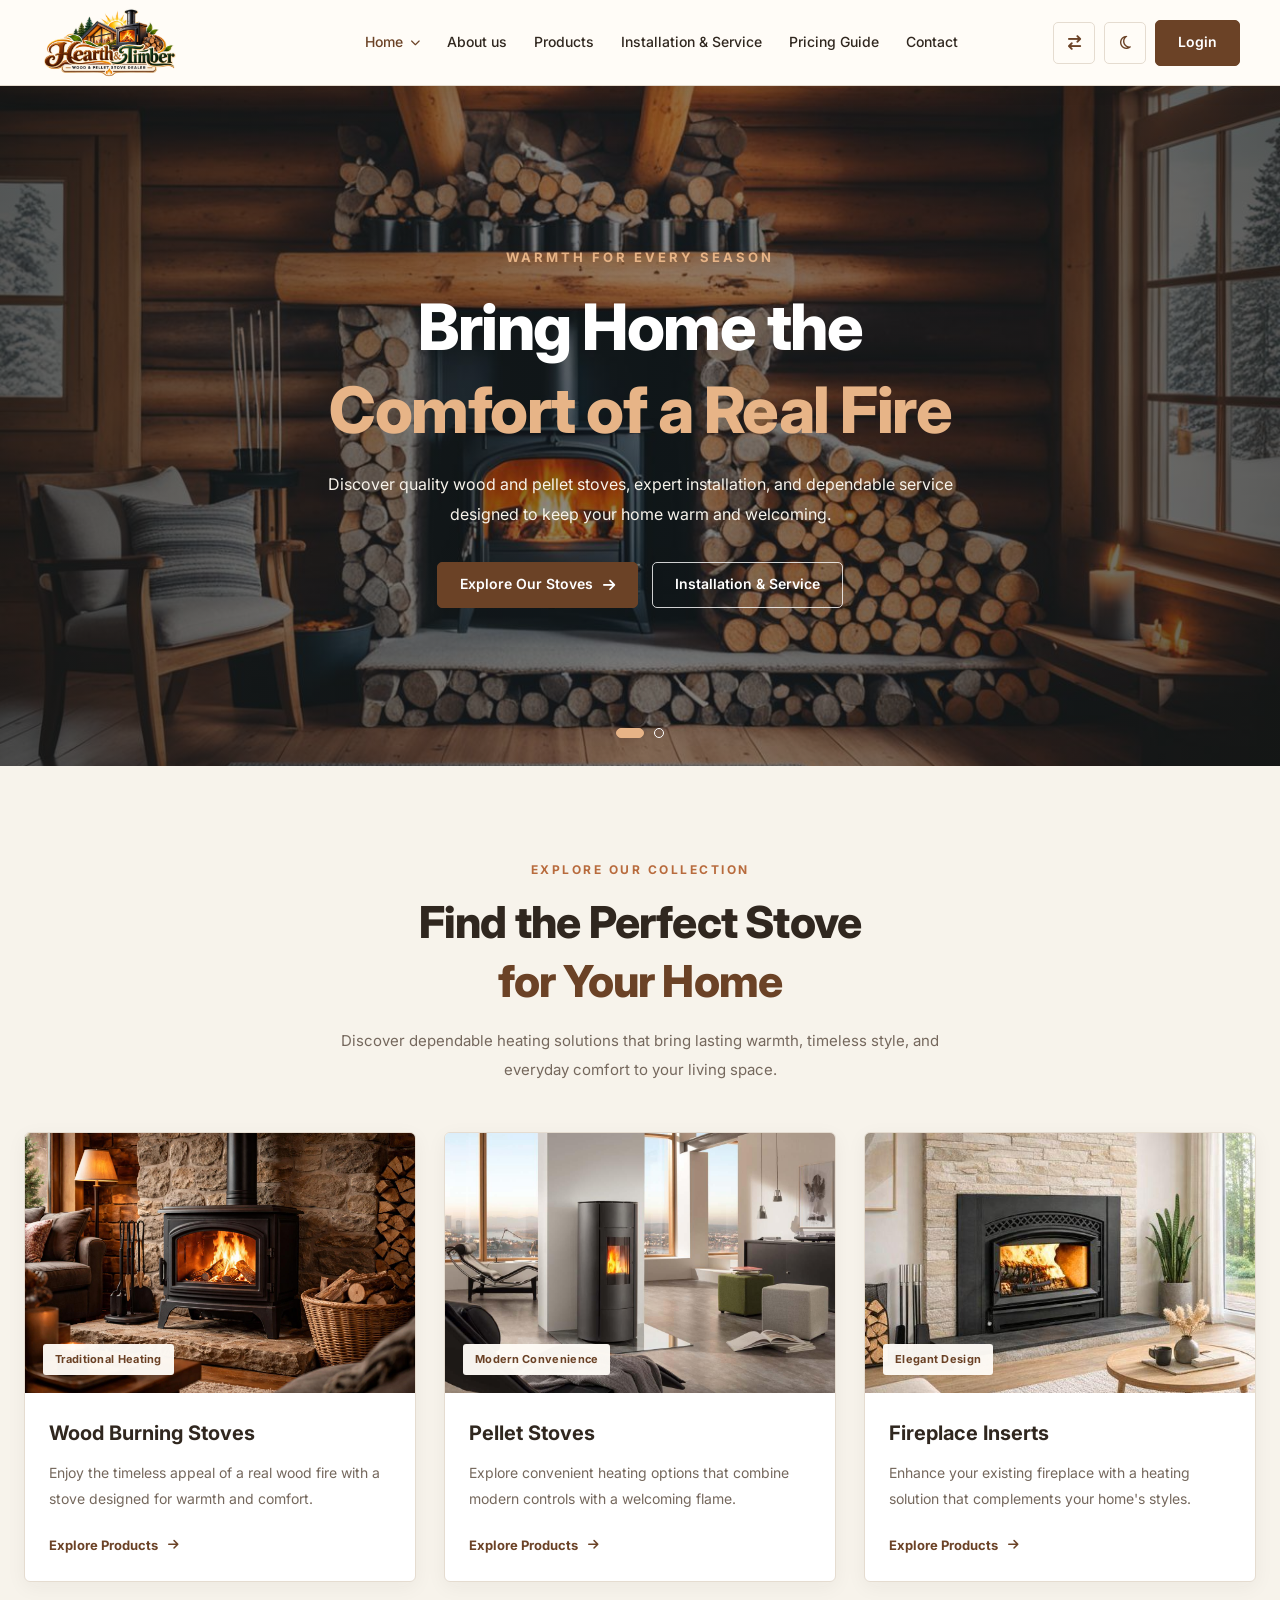
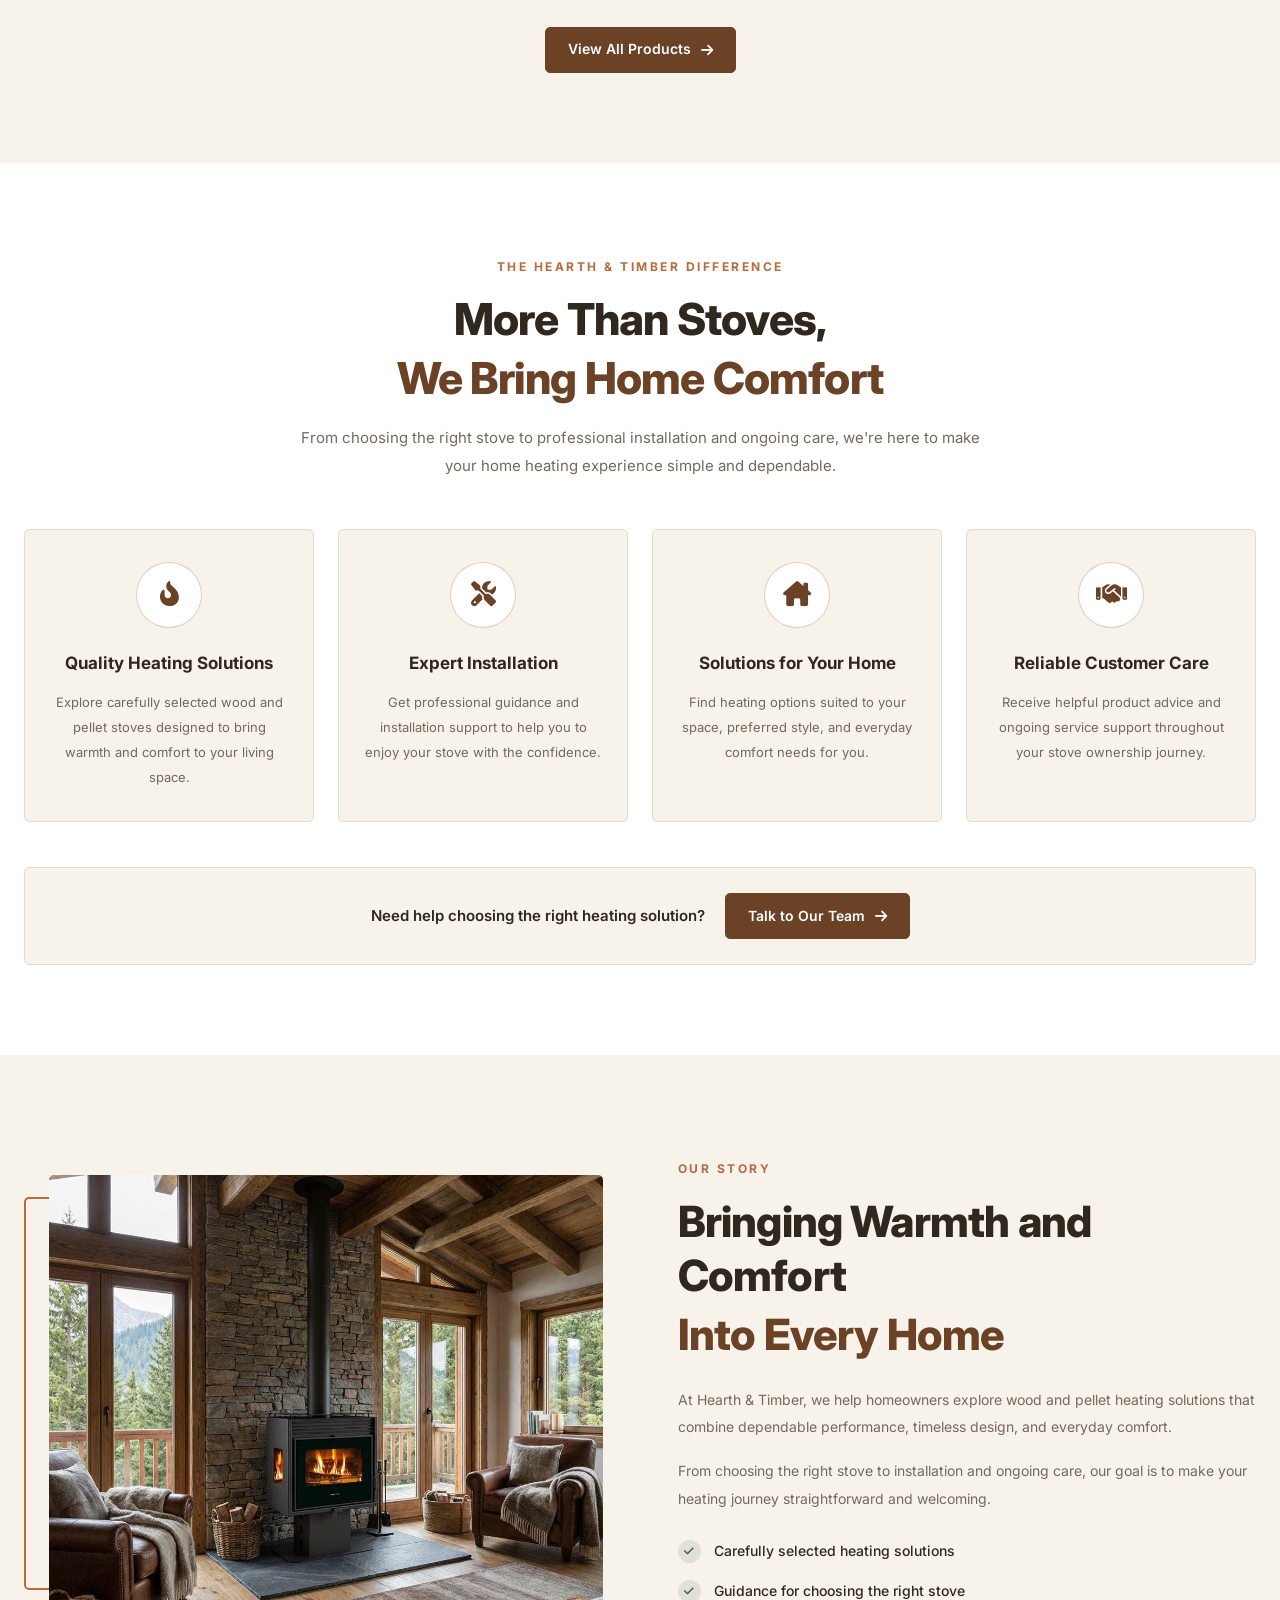
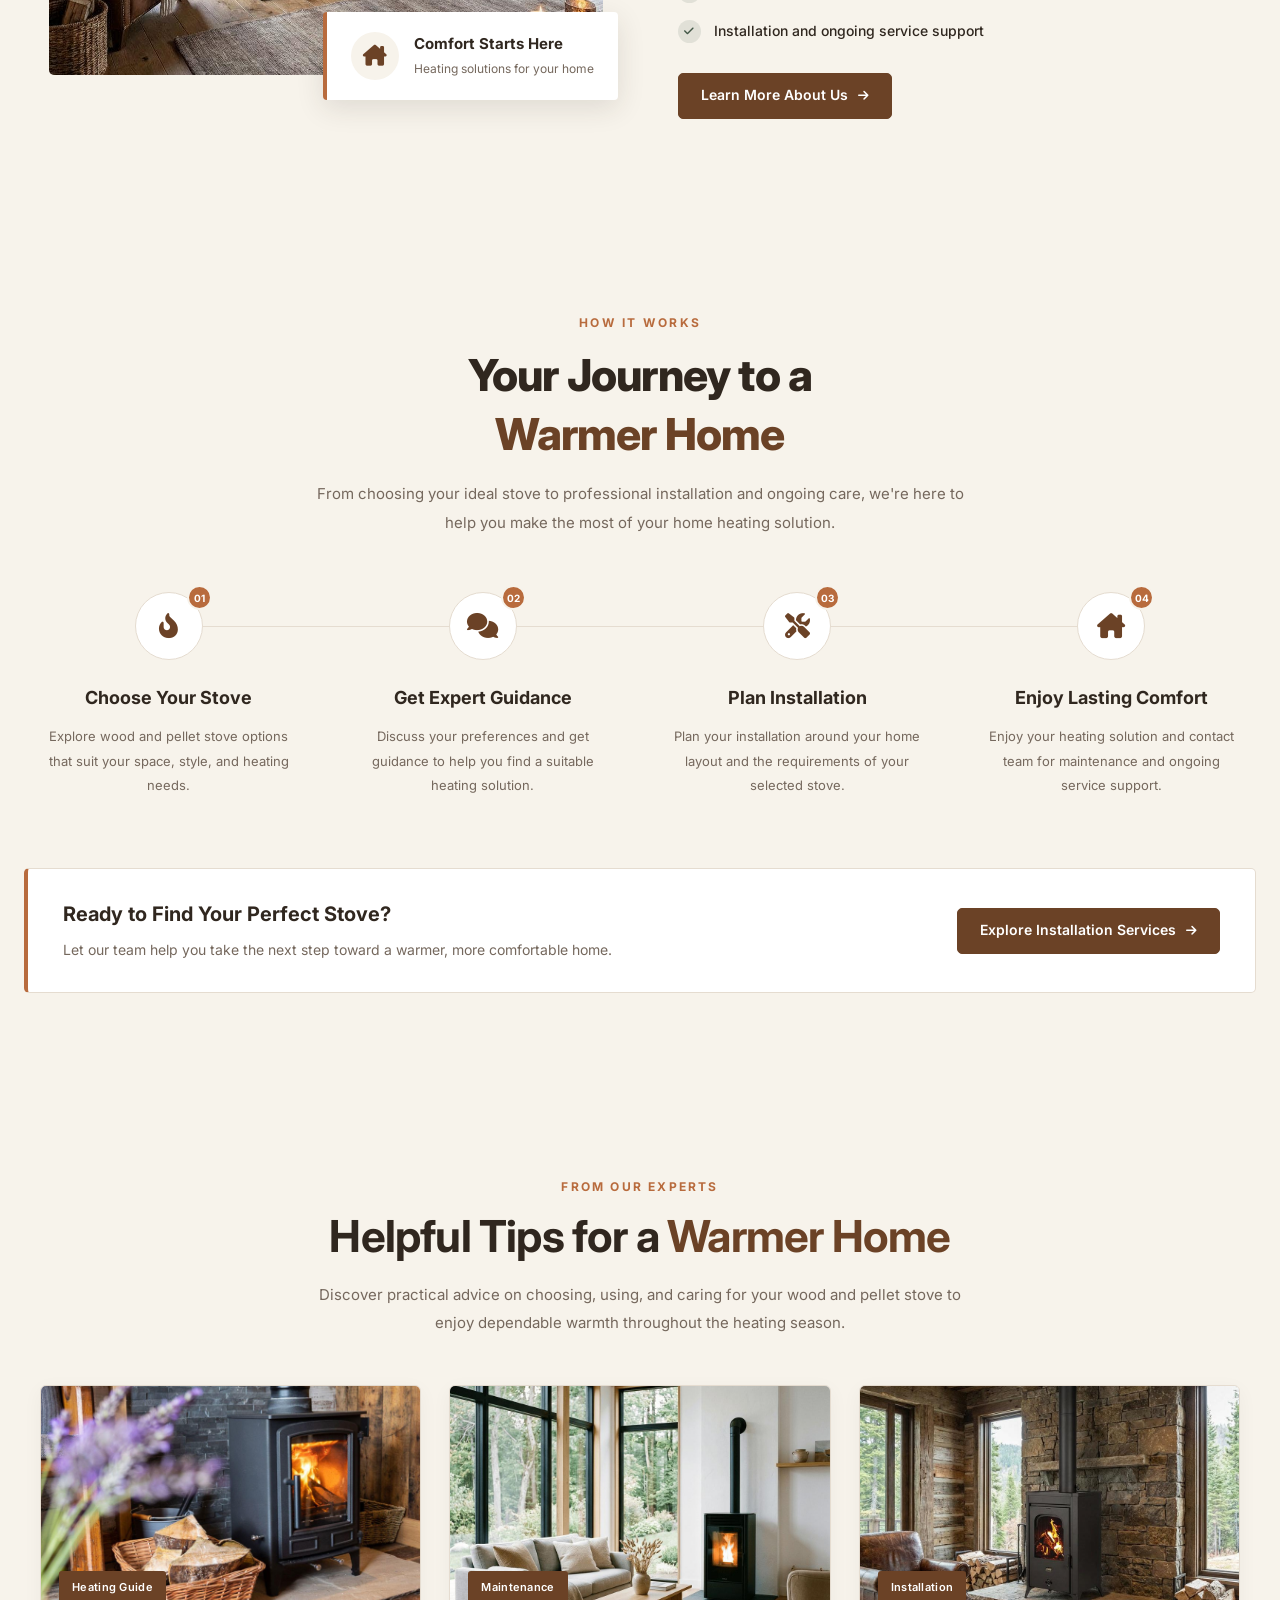
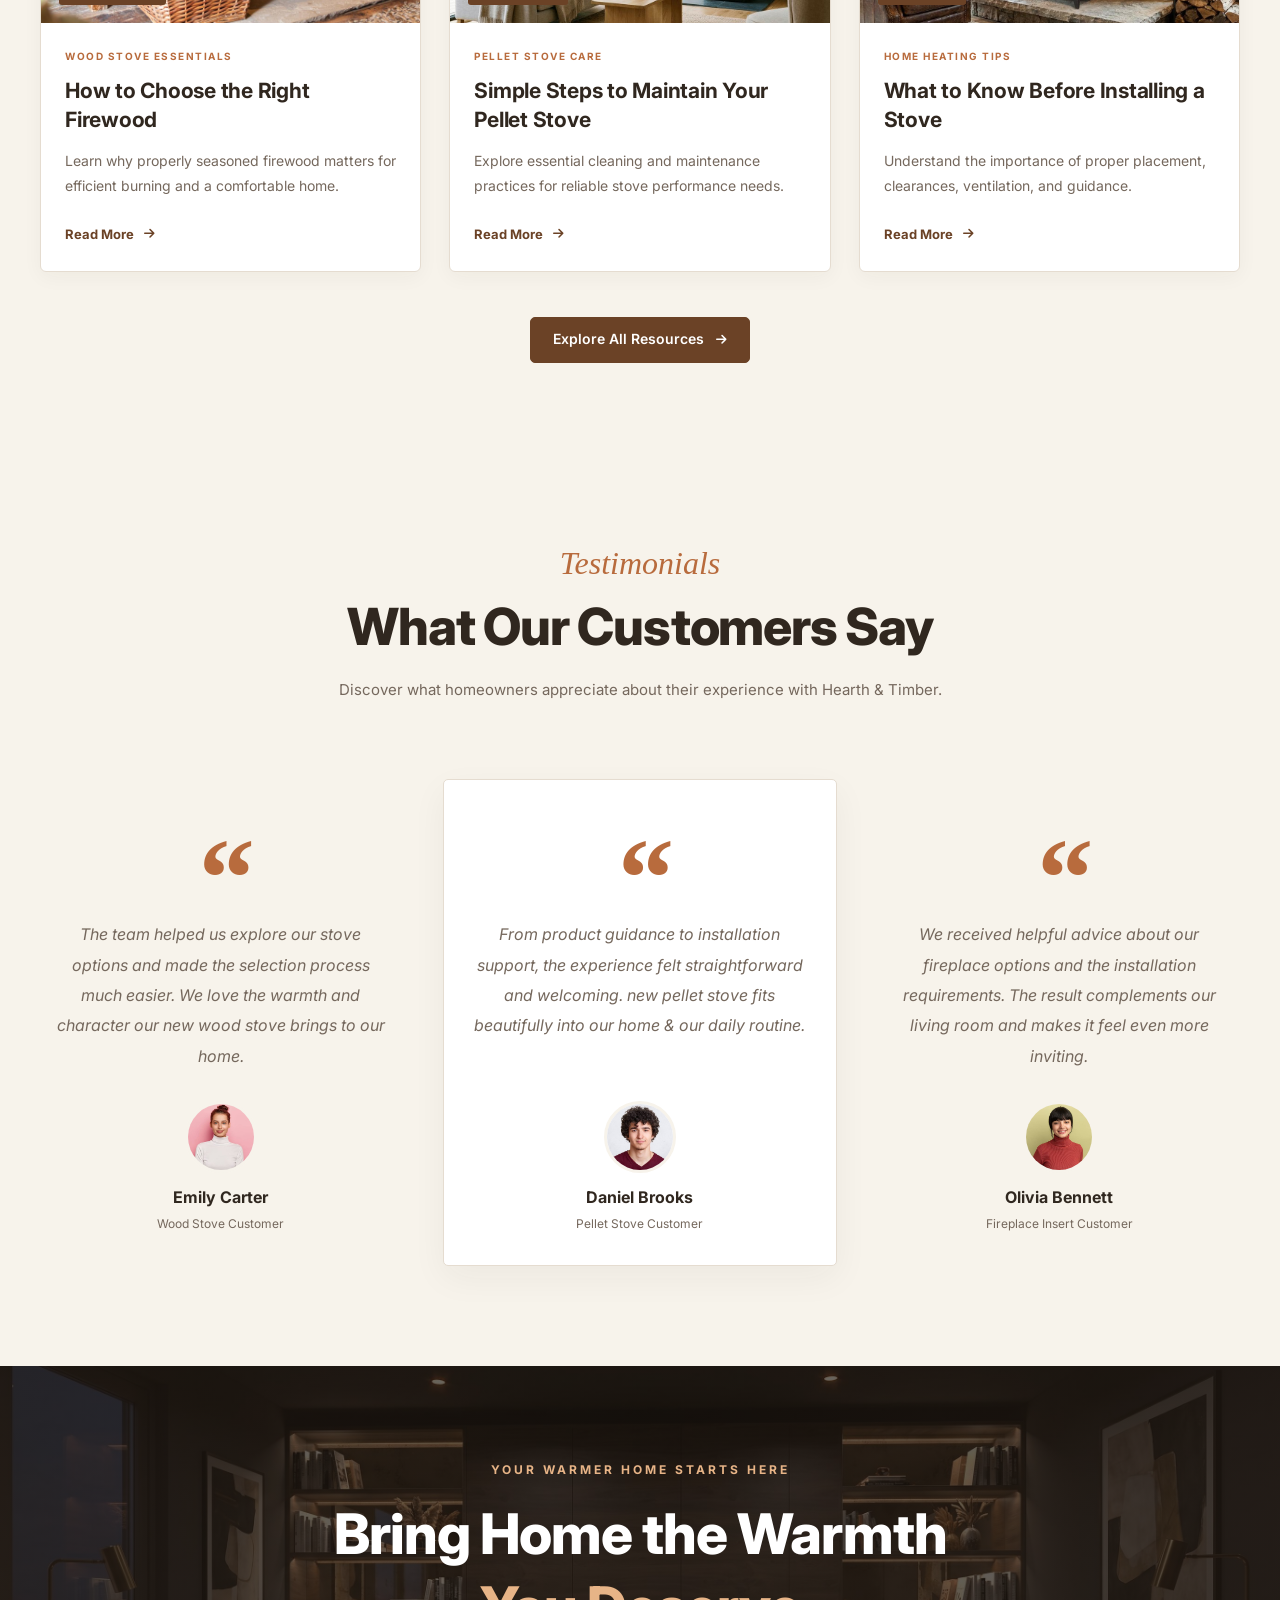
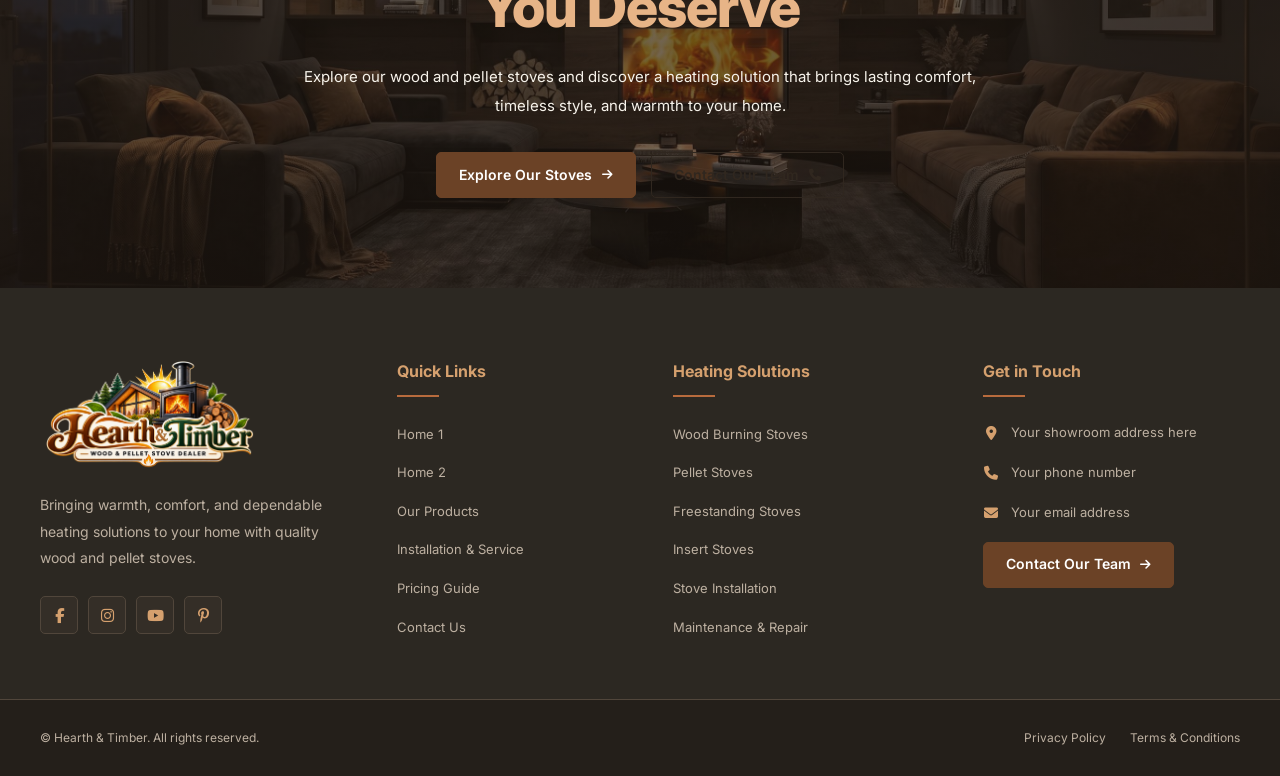
==== commit 9b6f87ff: "Add files via upload" ====
--- a/index.html
+++ b/index.html
@@ -6,6 +6,10 @@
     <meta name="viewport" content="width=device-width, initial-scale=1.0">
 
     <title>Hearth & Timber | Wood & Pellet Stove Dealer</title>
+     <!-- Favicon -->
+
+  <link rel="icon" type="image/png" href="images/logo.png">
+
 
     <!-- Font Awesome Icons -->
     <link
@@ -81,14 +85,14 @@
             <div class="ht-mobile-actions">
 
                 <button
-                    type="button"
-                    class="ht-header-icon-btn ht-rtl-toggle"
-                    id="htRtlToggle"
-                    aria-label="Toggle right-to-left layout"
-                    title="Toggle RTL"
-                    aria-pressed="false">
-                    <i class="fa-solid fa-arrows-left-right"></i>
-                </button>
+    type="button"
+    class="ht-header-icon-btn ht-rtl-toggle"
+    id="htRtlToggleDesktop"
+    aria-label="Toggle right-to-left layout"
+    title="Toggle RTL"
+    aria-pressed="false">
+    <i class="fa-solid fa-arrow-right-arrow-left"></i>
+</button>
 
                 <button
                     type="button"
@@ -111,14 +115,14 @@
         <div class="ht-header-actions">
 
             <button
-                type="button"
-                class="ht-header-icon-btn ht-rtl-toggle"
-                id="htRtlToggleDesktop"
-                aria-label="Toggle right-to-left layout"
-                title="Toggle RTL"
-                aria-pressed="false">
-                <i class="fa-solid fa-arrows-left-right"></i>
-            </button>
+    type="button"
+    class="ht-header-icon-btn ht-rtl-toggle"
+    id="htRtlToggleDesktop"
+    aria-label="Toggle right-to-left layout"
+    title="Toggle RTL"
+    aria-pressed="false">
+    <i class="fa-solid fa-arrow-right-arrow-left"></i>
+</button>
 
             <button
                 type="button"
@@ -1218,9 +1222,21 @@
 
 </footer>
 
-
+<!-- SCROLL TO TOP BUTTON -->
+<button
+    type="button"
+    class="ht-scroll-top"
+    id="htScrollTop"
+    aria-label="Scroll to top"
+    title="Back to top">
+
+    <i class="fa-solid fa-arrow-up" aria-hidden="true"></i>
+
+</button>
     <!-- Header JavaScript will be added in Part 3 -->
     <script src="js/script.js"></script>
+    <script src="js/theme.js"></script>
+
 
 </body>
 </html>
--- a/css/style.css
+++ b/css/style.css
@@ -23028,3 +23028,221 @@
         color: #D9A06B !important;
     }
 }
+
+
+
+
+
+
+
+/* =========================================
+   SCROLL TO TOP BUTTON
+========================================= */
+
+.ht-scroll-top {
+    position: fixed;
+    right: 25px;
+    bottom: 25px;
+    z-index: 9999;
+
+    width: 48px;
+    height: 48px;
+
+    display: flex;
+    align-items: center;
+    justify-content: center;
+
+    background: var(--ht-primary, #6B4226);
+    color: #FFFFFF;
+
+    border: 1px solid transparent;
+    border-radius: 5px;
+
+    font-size: 17px;
+    cursor: pointer;
+
+    opacity: 0;
+    visibility: hidden;
+    pointer-events: none;
+
+    transform: translateY(12px);
+
+    transition:
+        opacity 0.3s ease,
+        visibility 0.3s ease,
+        transform 0.3s ease,
+        background 0.3s ease;
+}
+
+.ht-scroll-top.ht-scroll-visible {
+    opacity: 1;
+    visibility: visible;
+    pointer-events: auto;
+    transform: translateY(0);
+}
+
+.ht-scroll-top:hover {
+    background: var(--ht-secondary, #435747);
+    color: #FFFFFF;
+}
+
+/* Keyboard focus */
+.ht-scroll-top:focus-visible {
+    outline: 2px solid var(--ht-accent, #B86B3D);
+    outline-offset: 3px;
+}
+
+/* DARK MODE */
+html.dark-mode .ht-scroll-top {
+    background: #D9A06B;
+    color: #211C18;
+    border-color: #D9A06B;
+}
+
+html.dark-mode .ht-scroll-top:hover {
+    background: #435747;
+    color: #FFFFFF;
+    border-color: #435747;
+}
+
+/* RTL */
+html[dir="rtl"] .ht-scroll-top {
+    right: auto;
+    left: 25px;
+}
+
+/* TABLET */
+@media (max-width: 1199px) {
+    .ht-scroll-top {
+        width: 44px;
+        height: 44px;
+        right: 20px;
+        bottom: 20px;
+    }
+
+    html[dir="rtl"] .ht-scroll-top {
+        right: auto;
+        left: 20px;
+    }
+}
+
+/* MOBILE */
+@media (max-width: 767px) {
+    .ht-scroll-top {
+        width: 42px;
+        height: 42px;
+        right: 15px;
+        bottom: 15px;
+        font-size: 15px;
+    }
+
+    html[dir="rtl"] .ht-scroll-top {
+        right: auto;
+        left: 15px;
+    }
+}
+
+
+
+
+
+
+.ht-rtl-toggle i {
+    font-family: "Font Awesome 6 Free";
+    font-weight: 900;
+    font-style: normal;
+}
+/* =========================================
+   SECONDARY BUTTON — DARK MODE
+   No Green Hover
+========================================= */
+
+html.dark-mode .btn-secondary,
+html.dark-mode .btn-secondary:focus,
+html.dark-mode .btn-secondary:active {
+    background: transparent !important;
+    color: #f5f5f0 !important;
+    border: 1px solid #f5f5f0 !important;
+    box-shadow: none !important;
+}
+
+html.dark-mode .btn-secondary:hover {
+    background: transparent !important;
+    color: #f5f5f0 !important;
+    border-color: #f5f5f0 !important;
+    box-shadow: none !important;
+    transform: none !important;
+}
+/* =========================================
+   HOME 1 CTA SECONDARY BUTTON
+   LIGHT + DARK MODE — NO GREEN HOVER
+========================================= */
+
+.ht-home1-cta-secondary,
+.ht-home1-cta-secondary:hover,
+.ht-home1-cta-secondary:focus,
+.ht-home1-cta-secondary:active {
+    background: transparent !important;
+    color: var(--primary-color) !important;
+    border-color: var(--primary-color) !important;
+    box-shadow: none !important;
+    transform: none !important;
+}
+
+/* DARK MODE */
+html.dark-mode .ht-home1-cta-secondary,
+html.dark-mode .ht-home1-cta-secondary:hover,
+html.dark-mode .ht-home1-cta-secondary:focus,
+html.dark-mode .ht-home1-cta-secondary:active {
+    background: transparent !important;
+    color: #f5f5f0 !important;
+    border-color: #f5f5f0 !important;
+    box-shadow: none !important;
+    transform: none !important;
+}
+/* ABOUT PAGE — TALK TO OUR TEAM LINK */
+
+
+.ht-about-choose-text-link:hover,
+.ht-about-choose-text-link:focus,
+.ht-about-choose-text-link:active {
+    color: var(--primary-color) !important;
+    text-decoration-color: currentColor !important;
+    background: transparent !important;
+    box-shadow: none !important;
+}
+
+/* DARK MODE */
+
+html.dark-mode .ht-about-choose-text-link:hover,
+html.dark-mode .ht-about-choose-text-link:focus,
+html.dark-mode .ht-about-choose-text-link:active {
+    color: #f5f5f0 !important;
+    text-decoration-color: #f5f5f0 !important;
+    background: transparent !important;
+    box-shadow: none !important;
+}
+/* =========================================
+   MAINTENANCE PRICING LINK — DARK MODE
+   Text color without hover
+========================================= */
+
+html.dark-mode .ht-maintenance-pricing-link {
+    color: #ffffff !important;
+}
+
+/* Keep text white on hover, focus and click */
+html.dark-mode .ht-maintenance-pricing-link:hover,
+html.dark-mode .ht-maintenance-pricing-link:focus,
+html.dark-mode .ht-maintenance-pricing-link:active {
+    color: #ffffff !important;
+}
+/* ADDITIONAL COST LINK — DARK MODE */
+
+html.dark-mode .ht-additional-cost-link,
+html.dark-mode .ht-additional-cost-link:visited,
+html.dark-mode .ht-additional-cost-link:hover,
+html.dark-mode .ht-additional-cost-link:focus,
+html.dark-mode .ht-additional-cost-link:active {
+    color: #ffffff !important;
+}
